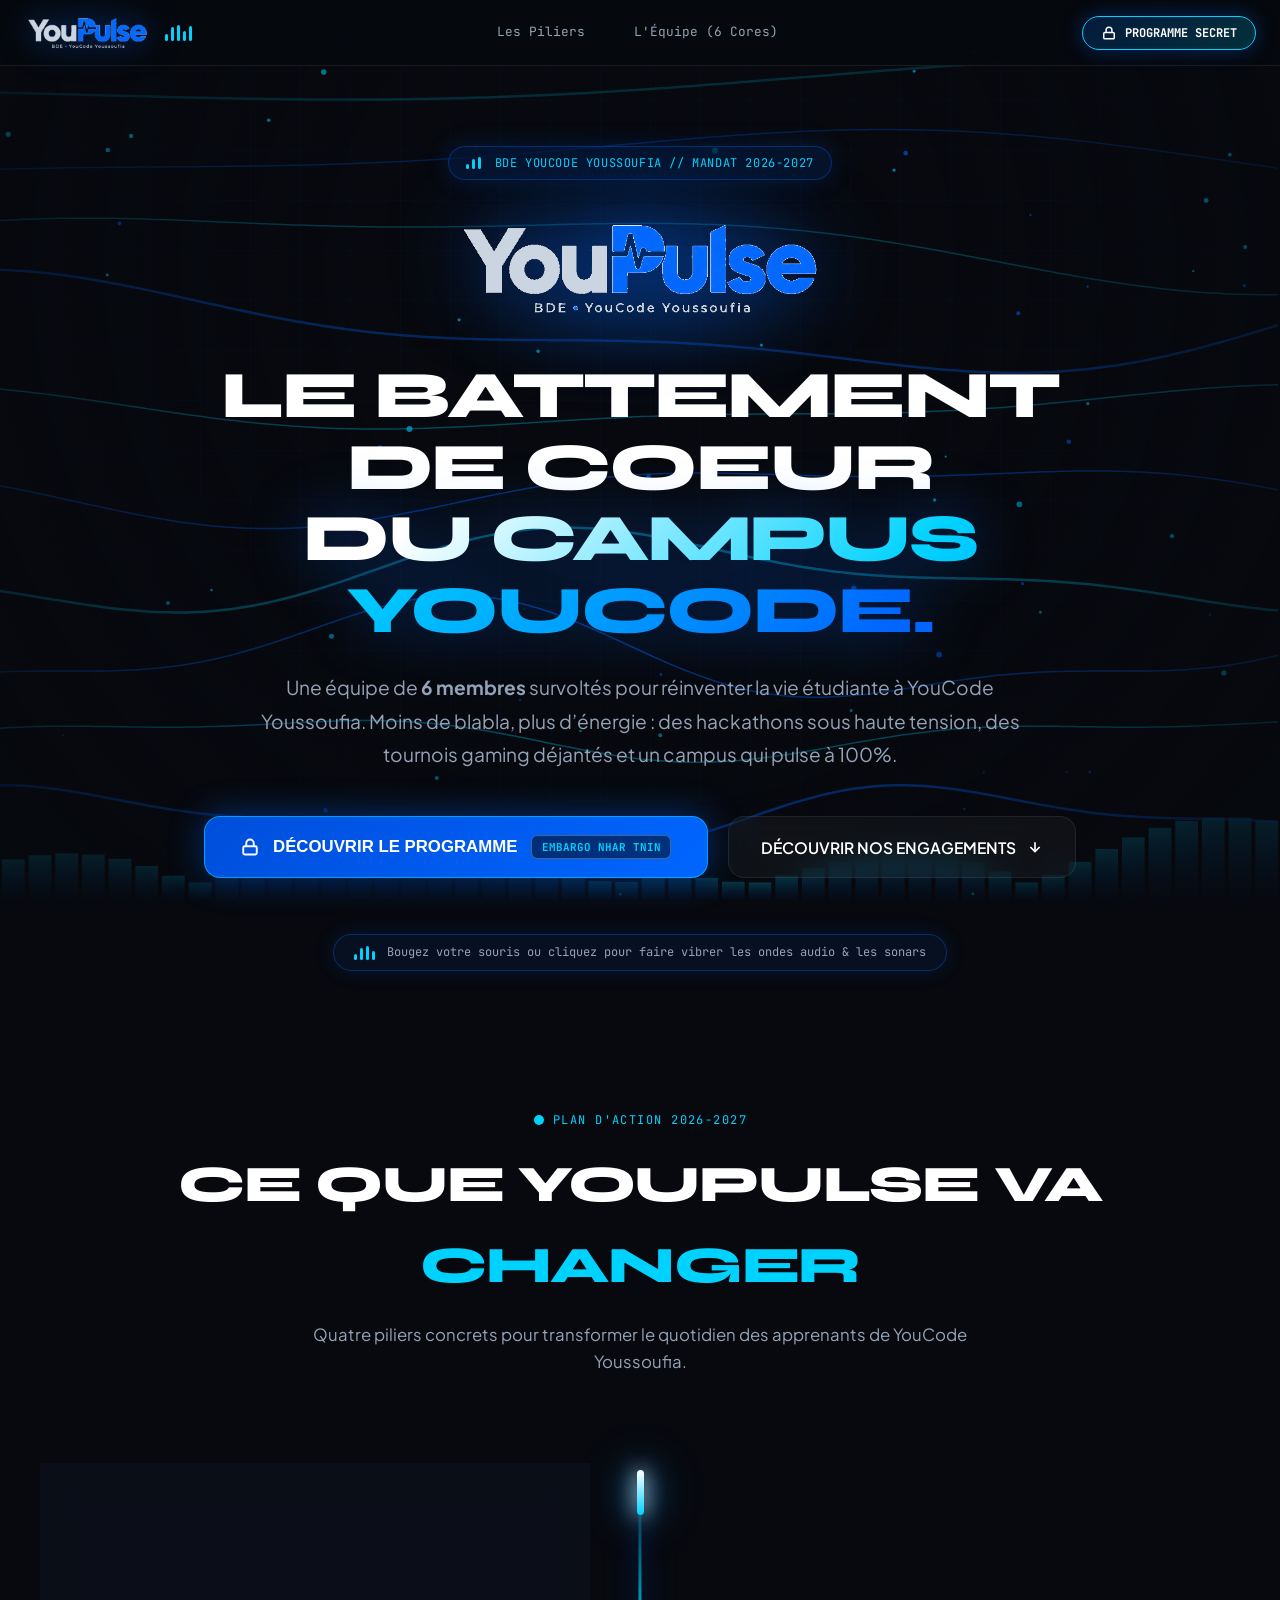
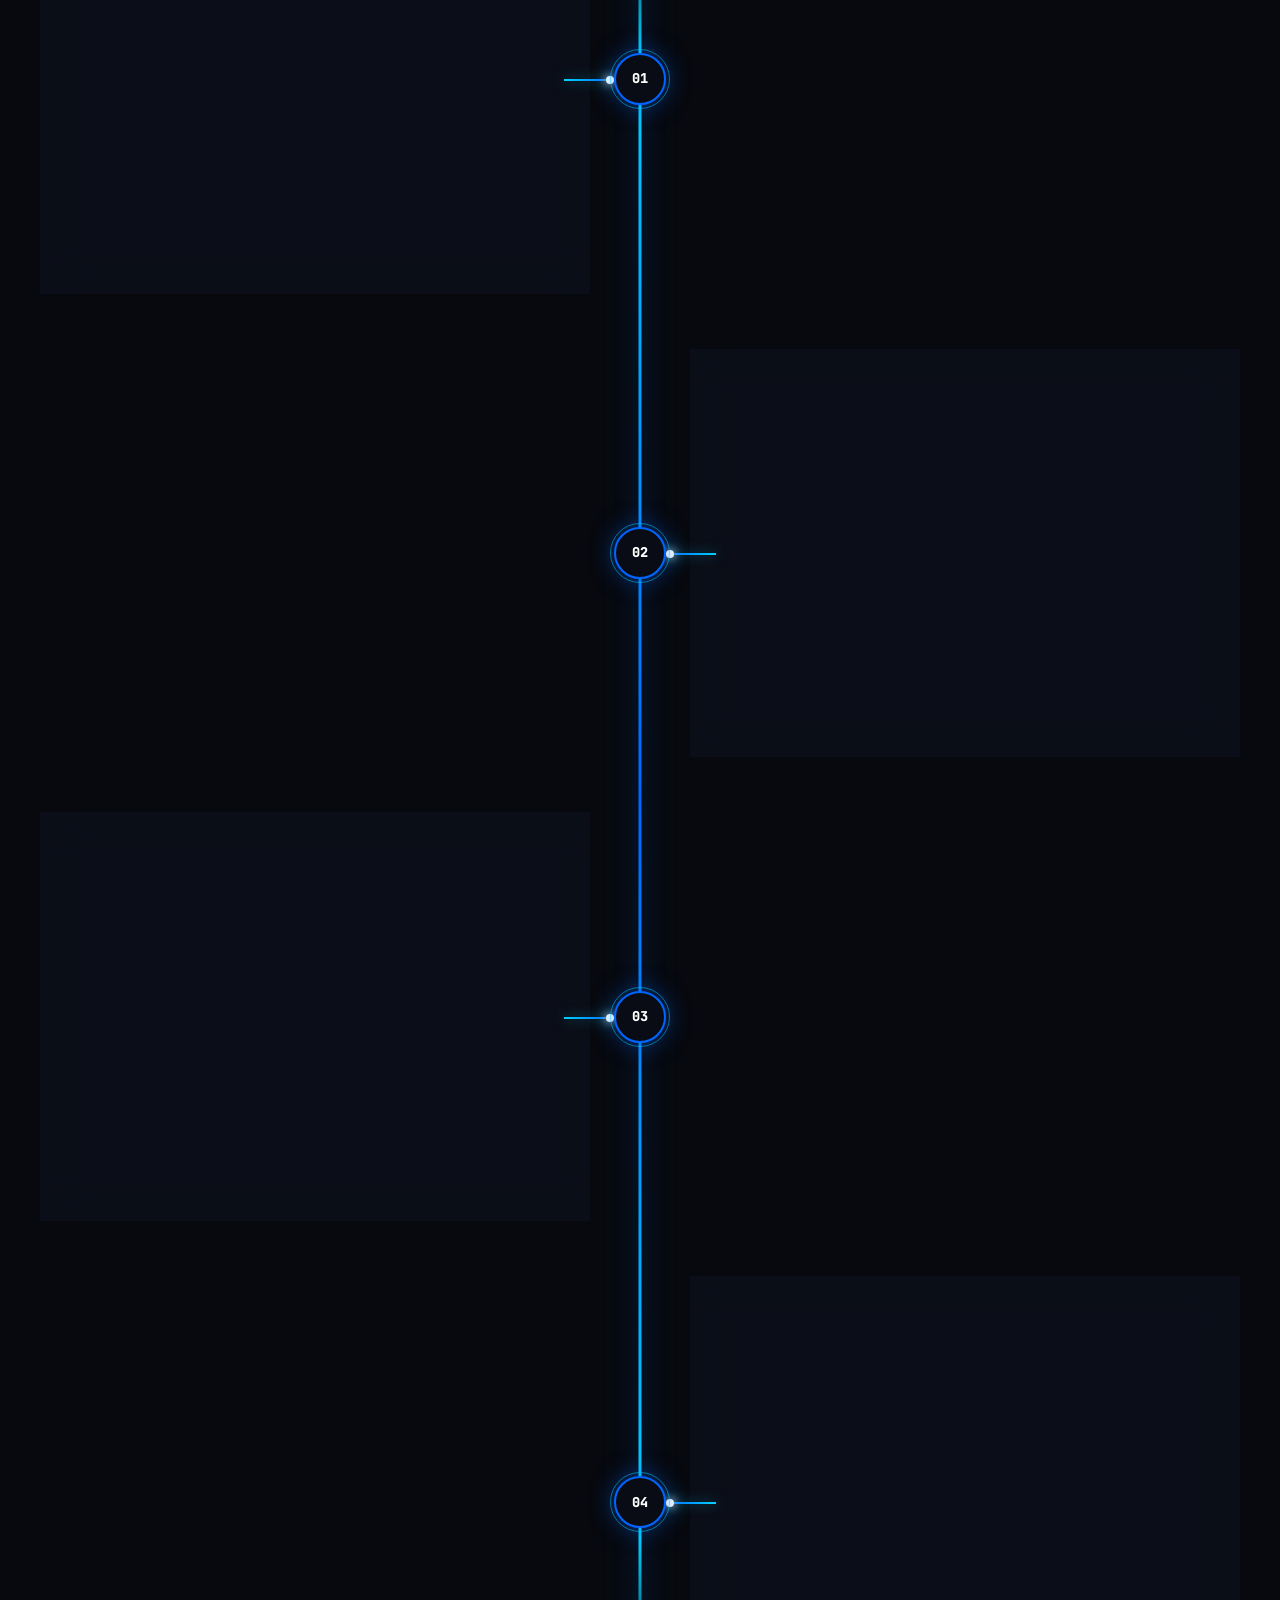
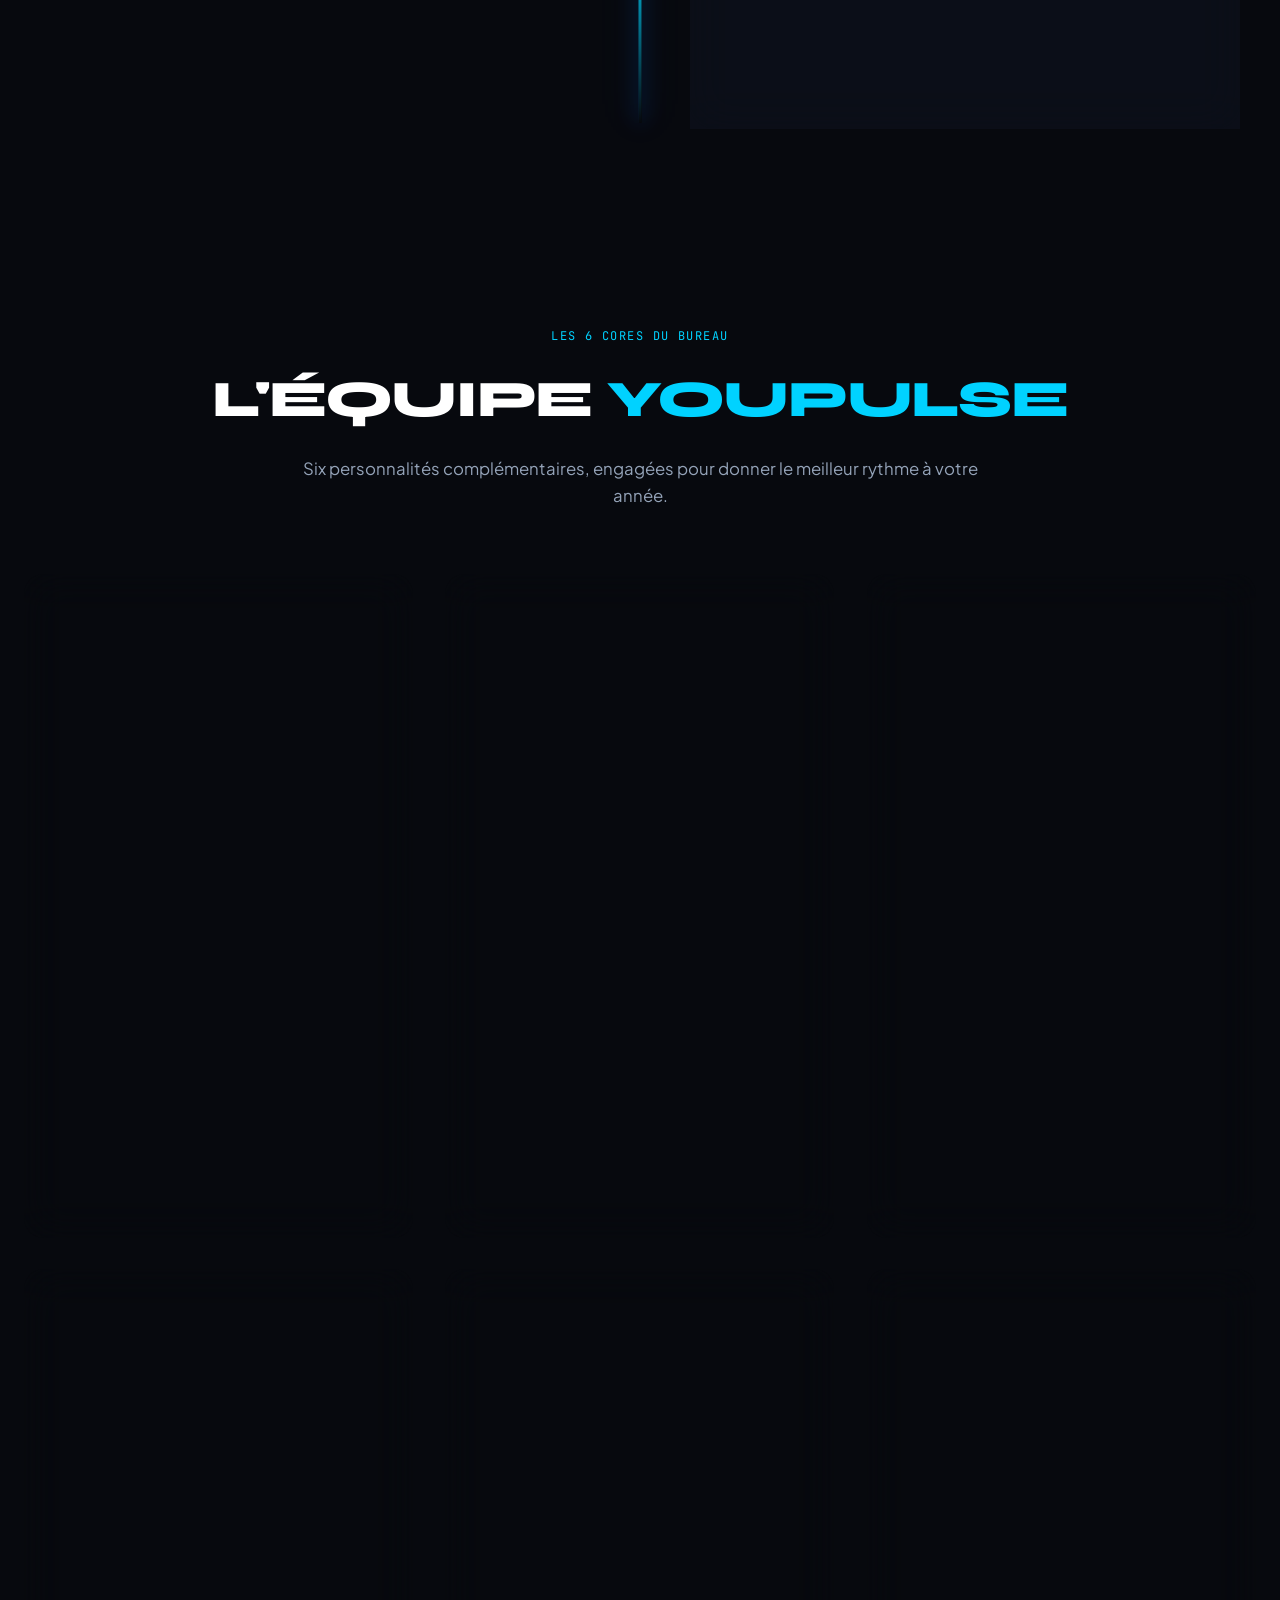
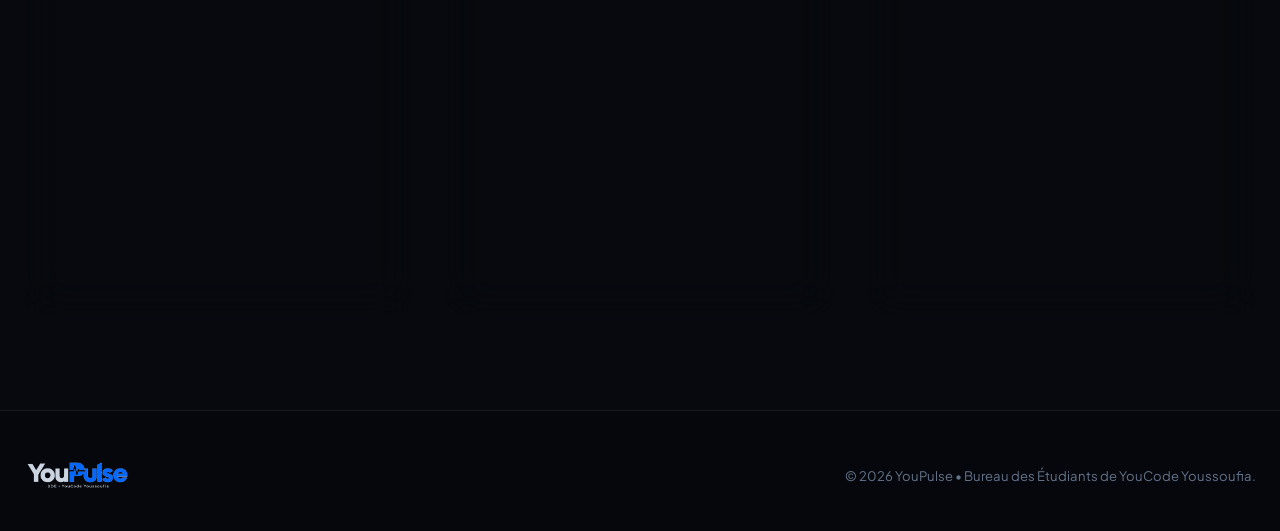
==== index.html @ 52dc1464 "feat: initialize BDE landing page with soundwave background and team profile assets" ====
<!DOCTYPE html>
<html lang="fr">
<head>
  <meta charset="UTF-8" />
  <meta name="viewport" content="width=device-width, initial-scale=1.0" />
  <title>YouPulse // BDE YouCode Youssoufia</title>
  
  <meta name="description" content="YouPulse - Bureau des Étudiants (BDE) de YouCode Youssoufia. 6 membres, 1 seul pouls : découvrez nos piliers et l'énergie du campus." />
  <link rel="icon" href="data:image/svg+xml,<svg xmlns=%22http://www.w3.org/2000/svg%22 viewBox=%220 0 100 100%22><circle cx=%2250%22 cy=%2250%22 r=%2245%22 fill=%22%230066ff%22/><path d=%22M20 50h18l7-20 10 40 7-20h18%22 stroke=%22%23fff%22 stroke-width=%228%22 fill=%22none%22 stroke-linecap=%22round%22 stroke-linejoin=%22round%22/></svg>">

  <!-- Google Fonts: Syne, Plus Jakarta Sans, JetBrains Mono -->
  <link rel="preconnect" href="https://fonts.googleapis.com">
  <link rel="preconnect" href="https://fonts.gstatic.com" crossorigin>
  <link href="https://fonts.googleapis.com/css2?family=JetBrains+Mono:wght@400;500;600;700&family=Plus+Jakarta+Sans:wght@400;500;600;700;800&family=Syne:wght@700;800&display=swap" rel="stylesheet">

  <link rel="stylesheet" href="style.css" />
</head>
<body>

  <!-- Background Sound Waves Canvas (Dense, high-energy, audio-reactive) -->
  <div class="audio-canvas-container" aria-hidden="true">
    <canvas id="soundwave-canvas"></canvas>
  </div>
  <div class="audio-grid-overlay" aria-hidden="true"></div>
  <div class="ambient-vignette" aria-hidden="true"></div>

  <!-- App Wrapper -->
  <div class="app-wrapper">

    <!-- Header Navigation -->
    <header class="site-header">
      <div class="header-container">
        
        <!-- Official YouPulse Logo from YouCode Youssoufia -->
        <a href="#accueil" class="header-brand" aria-label="YouPulse BDE Accueil">
          <img src="assets/images/logo_dark.png" alt="YouPulse BDE YouCode Youssoufia" class="header-logo-img" />
          <div class="eq-bars-wrapper" aria-hidden="true" title="Audio Spectrum Active">
            <span class="eq-bar"></span>
            <span class="eq-bar"></span>
            <span class="eq-bar"></span>
            <span class="eq-bar"></span>
            <span class="eq-bar"></span>
          </div>
        </a>

        <!-- Nav Links -->
        <nav class="header-nav">
          <a href="#piliers" class="nav-link">Les Piliers</a>
          <a href="#equipe" class="nav-link">L'Équipe (6 Cores)</a>
        </nav>

        <!-- Secret Program Teaser Button in Header (No emojis) -->
        <button id="header-secret-cta" class="header-cta-secret" type="button">
          <svg width="14" height="14" viewBox="0 0 24 24" fill="none" stroke="currentColor" stroke-width="2.5"><rect x="3" y="11" width="18" height="11" rx="2" ry="2"></rect><path d="M7 11V7a5 5 0 0 1 10 0v4"></path></svg>
          <span>PROGRAMME SECRET</span>
        </button>

      </div>
    </header>

    <!-- Main Content -->
    <main>

      <!-- Hero Section -->
      <section id="accueil" class="hero-wrap">
        
        <!-- Campus Badge with Live Equalizer -->
        <div class="hero-campus-pill">
          <div class="eq-bars-wrapper" style="height: 12px; margin-right: 4px;" aria-hidden="true">
            <span class="eq-bar"></span>
            <span class="eq-bar"></span>
            <span class="eq-bar"></span>
          </div>
          <span>BDE YOUCODE YOUSSOUFIA // MANDAT 2026-2027</span>
        </div>

        <!-- Big Official Logo Display with Blue Ambient Glow -->
        <div class="hero-main-logo-box">
          <img src="assets/images/logo_dark.png" alt="YouPulse Logo" class="hero-main-logo" />
        </div>

        <!-- Hero Punchline -->
        <h1 class="hero-punchline">
          LE BATTEMENT DE COEUR <br />
          <span class="gradient-blue">DU CAMPUS YOUCODE.</span>
        </h1>

        <!-- Engaging Subtext -->
        <p class="hero-subtext">
          Une équipe de <strong>6 membres</strong> survoltés pour réinventer la vie étudiante à YouCode Youssoufia. Moins de blabla, plus d’énergie : des hackathons sous haute tension, des tournois gaming déjantés et un campus qui pulse à 100%.
        </p>

        <!-- CTA Buttons (No emojis) -->
        <div class="hero-buttons">
          
          <!-- The Secret Hamster Button -->
          <button id="btn-secret-program" class="btn-secret-teaser" type="button">
            <svg width="18" height="18" viewBox="0 0 24 24" fill="none" stroke="currentColor" stroke-width="2.5"><rect x="3" y="11" width="18" height="11" rx="2" ry="2"></rect><path d="M7 11V7a5 5 0 0 1 10 0v4"></path></svg>
            <span>DÉCOUVRIR LE PROGRAMME</span>
            <span class="badge-embargo">EMBARGO NHAR TNIN</span>
          </button>

          <!-- Scroll to Pillars -->
          <a href="#piliers" class="btn-secondary-link">
            <span>DÉCOUVRIR NOS ENGAGEMENTS</span>
            <svg width="16" height="16" viewBox="0 0 24 24" fill="none" stroke="currentColor" stroke-width="2.5"><line x1="12" y1="5" x2="12" y2="19"></line><polyline points="19 12 12 19 5 12"></polyline></svg>
          </a>

        </div>

        <!-- Interactive Audio Wave Hint -->
        <div class="sound-wave-hint">
          <div class="eq-bars-wrapper" style="height: 14px;" aria-hidden="true">
            <span class="eq-bar"></span>
            <span class="eq-bar"></span>
            <span class="eq-bar"></span>
            <span class="eq-bar"></span>
          </div>
          <span>Bougez votre souris ou cliquez pour faire vibrer les ondes audio &amp; les sonars</span>
        </div>

      </section>

      <!-- Les 4 Piliers -->
      <section id="piliers" class="pillars-section">
        
        <div class="section-head">
          <span class="section-tag">
            <svg width="12" height="12" viewBox="0 0 24 24" fill="currentColor"><circle cx="12" cy="12" r="10"></circle></svg>
            PLAN D'ACTION 2026-2027
          </span>
          <h2 class="section-heading">CE QUE YOUPULSE VA <span>CHANGER</span></h2>
          <p class="section-sub">
            Quatre piliers concrets pour transformer le quotidien des apprenants de YouCode Youssoufia.
          </p>
        </div>

        <!-- Central Line Tree with Branches ("Line flwesst o kharjin mnhom foro3") -->
        <div class="pillars-spine-tree">
          
          <!-- Central Glowing Vertical Line with Traveling Photon -->
          <div class="spine-central-line" aria-hidden="true">
            <div class="spine-traveling-spark"></div>
          </div>

          <!-- Branch 01 (Left) -->
          <div class="spine-branch-row row-left">
            <div class="pillar-card">
              <div class="pillar-top">
                <div class="pillar-icon-box">
                  <svg width="24" height="24" viewBox="0 0 24 24" fill="none" stroke="currentColor" stroke-width="2"><path d="M18 8h1a4 4 0 0 1 0 8h-1"></path><path d="M2 8h16v9a4 4 0 0 1-4 4H6a4 4 0 0 1-4-4V8z"></path><line x1="6" y1="1" x2="6" y2="4"></line><line x1="10" y1="1" x2="10" y2="4"></line><line x1="14" y1="1" x2="14" y2="4"></line></svg>
                </div>
                <span class="pillar-number">PILIER 01</span>
              </div>
              <h3 class="pillar-title">Vie de Campus &amp; Décompression</h3>
              <p class="pillar-desc">
                Le code intensif demande du souffle. Nous transformons le foyer étudiant en un véritable havre de convivialité pour décompresser après les Piscines et les projets complexes.
              </p>
              <ul class="pillar-features-list">
                <li class="pillar-feature-item">
                  <svg width="14" height="14" viewBox="0 0 24 24" fill="none" stroke="currentColor" stroke-width="3"><polyline points="20 6 9 17 4 12"></polyline></svg>
                  Réaménagement du lounge (pouf géants, setup sono &amp; détente)
                </li>
                <li class="pillar-feature-item">
                  <svg width="14" height="14" viewBox="0 0 24 24" fill="none" stroke="currentColor" stroke-width="3"><polyline points="20 6 9 17 4 12"></polyline></svg>
                  Station café &amp; thé marocain gratuite lors des nuits de rush
                </li>
                <li class="pillar-feature-item">
                  <svg width="14" height="14" viewBox="0 0 24 24" fill="none" stroke="currentColor" stroke-width="3"><polyline points="20 6 9 17 4 12"></polyline></svg>
                  Sessions acoustiques &amp; soirées de décompression chaque fin de sprint
                </li>
              </ul>
            </div>

            <div class="spine-node-column">
              <span class="branch-trace-left" aria-hidden="true"></span>
              <div class="spine-center-node">
                <span class="node-pulse-ring"></span>
                <span class="node-index">01</span>
              </div>
            </div>
          </div>

          <!-- Branch 02 (Right) -->
          <div class="spine-branch-row row-right">
            <div class="spine-node-column">
              <div class="spine-center-node">
                <span class="node-pulse-ring"></span>
                <span class="node-index">02</span>
              </div>
              <span class="branch-trace-right" aria-hidden="true"></span>
            </div>

            <div class="pillar-card">
              <div class="pillar-top">
                <div class="pillar-icon-box">
                  <svg width="24" height="24" viewBox="0 0 24 24" fill="none" stroke="currentColor" stroke-width="2"><polyline points="16 18 22 12 16 6"></polyline><polyline points="8 6 2 12 8 18"></polyline></svg>
                </div>
                <span class="pillar-number">PILIER 02</span>
              </div>
              <h3 class="pillar-title">Hackathons 48H &amp; Bounties Tech</h3>
              <p class="pillar-desc">
                Connecter YouCode aux meilleures entreprises de la tech. Des hackathons avec de vrais sponsors, des prix réels et une émulation collective pour booster vos portfolios.
              </p>
              <ul class="pillar-features-list">
                <li class="pillar-feature-item">
                  <svg width="14" height="14" viewBox="0 0 24 24" fill="none" stroke="currentColor" stroke-width="3"><polyline points="20 6 9 17 4 12"></polyline></svg>
                  2 Grands Hackathons annuels avec cash prizes et stages à la clé
                </li>
                <li class="pillar-feature-item">
                  <svg width="14" height="14" viewBox="0 0 24 24" fill="none" stroke="currentColor" stroke-width="3"><polyline points="20 6 9 17 4 12"></polyline></svg>
                  Challenges algo &amp; bots hebdomadaires sur Discord
                </li>
                <li class="pillar-feature-item">
                  <svg width="14" height="14" viewBox="0 0 24 24" fill="none" stroke="currentColor" stroke-width="3"><polyline points="20 6 9 17 4 12"></polyline></svg>
                  Mentorat pair-à-pair entre apprenants de 2ème et 1ère année
                </li>
              </ul>
            </div>
          </div>

          <!-- Branch 03 (Left) -->
          <div class="spine-branch-row row-left">
            <div class="pillar-card">
              <div class="pillar-top">
                <div class="pillar-icon-box">
                  <svg width="24" height="24" viewBox="0 0 24 24" fill="none" stroke="currentColor" stroke-width="2"><rect x="2" y="6" width="20" height="12" rx="2"></rect><path d="M6 12h4m-2-2v4m10-2h.01m-3 0h.01"></path></svg>
                </div>
                <span class="pillar-number">PILIER 03</span>
              </div>
              <h3 class="pillar-title">Gaming Arena &amp; Tournois Esports</h3>
              <p class="pillar-desc">
                Parce qu'un bon développeur sait aussi clutch en fin de manche. Nous structurons des tournois réguliers avec diffusion live sur grand écran et cast enflammé.
              </p>
              <ul class="pillar-features-list">
                <li class="pillar-feature-item">
                  <svg width="14" height="14" viewBox="0 0 24 24" fill="none" stroke="currentColor" stroke-width="3"><polyline points="20 6 9 17 4 12"></polyline></svg>
                  Ligue Valorant, CS2 &amp; Rocket League sur réseau local basse latence
                </li>
                <li class="pillar-feature-item">
                  <svg width="14" height="14" viewBox="0 0 24 24" fill="none" stroke="currentColor" stroke-width="3"><polyline points="20 6 9 17 4 12"></polyline></svg>
                  Tournois FIFA &amp; jeux de combat le vendredi après-midi
                </li>
                <li class="pillar-feature-item">
                  <svg width="14" height="14" viewBox="0 0 24 24" fill="none" stroke="currentColor" stroke-width="3"><polyline points="20 6 9 17 4 12"></polyline></svg>
                  Streaming Twitch des finales avec commentateurs étudiants
                </li>
              </ul>
            </div>

            <div class="spine-node-column">
              <span class="branch-trace-left" aria-hidden="true"></span>
              <div class="spine-center-node">
                <span class="node-pulse-ring"></span>
                <span class="node-index">03</span>
              </div>
            </div>
          </div>

          <!-- Branch 04 (Right) -->
          <div class="spine-branch-row row-right">
            <div class="spine-node-column">
              <div class="spine-center-node">
                <span class="node-pulse-ring"></span>
                <span class="node-index">04</span>
              </div>
              <span class="branch-trace-right" aria-hidden="true"></span>
            </div>

            <div class="pillar-card">
              <div class="pillar-top">
                <div class="pillar-icon-box">
                  <svg width="24" height="24" viewBox="0 0 24 24" fill="none" stroke="currentColor" stroke-width="2"><path d="M17 21v-2a4 4 0 0 0-4-4H5a4 4 0 0 0-4 4v2"></path><circle cx="9" cy="7" r="4"></circle><path d="M23 21v-2a4 4 0 0 0-3-3.87"></path><path d="M16 3.13a4 4 0 0 1 0 7.75"></path></svg>
                </div>
                <span class="pillar-number">PILIER 04</span>
              </div>
              <h3 class="pillar-title">Transparence &amp; Voix Étudiante</h3>
              <p class="pillar-desc">
                Le BDE appartient à tous les étudiants. Pas de décisions à huis clos : communication claire de chaque budget et porte-voix direct auprès de l’équipe pédagogique.
              </p>
              <ul class="pillar-features-list">
                <li class="pillar-feature-item">
                  <svg width="14" height="14" viewBox="0 0 24 24" fill="none" stroke="currentColor" stroke-width="3"><polyline points="20 6 9 17 4 12"></polyline></svg>
                  Canal direct de feedback anonyme pour résoudre les problèmes du quotidien
                </li>
                <li class="pillar-feature-item">
                  <svg width="14" height="14" viewBox="0 0 24 24" fill="none" stroke="currentColor" stroke-width="3"><polyline points="20 6 9 17 4 12"></polyline></svg>
                  Publication transparente des comptes et budgets de chaque événement
                </li>
                <li class="pillar-feature-item">
                  <svg width="14" height="14" viewBox="0 0 24 24" fill="none" stroke="currentColor" stroke-width="3"><polyline points="20 6 9 17 4 12"></polyline></svg>
                  Aide logistique et financière pour tous les clubs étudiants du campus
                </li>
              </ul>
            </div>
          </div>

        </div>

      </section>

      <!-- Les Cartes de Membres (The 6 Cores) -->
      <section id="equipe" class="members-section">
        
        <div class="section-head">
          <span class="section-tag">LES 6 CORES DU BUREAU</span>
          <h2 class="section-heading">L'ÉQUIPE <span>YOUPULSE</span></h2>
          <p class="section-sub">
            Six personnalités complémentaires, engagées pour donner le meilleur rythme à votre année.
          </p>
        </div>

        <!-- 6 Cybernetic Member Cards Grid (Rendered dynamically by main.js) -->
        <div id="members-grid" class="members-grid">
          <!-- Populated by JavaScript with new cybernetic card design -->
        </div>

      </section>

    </main>

    <!-- The Bouncing Hamster & Time-Only Modal (No text, No emojis) -->
    <div id="hamster-modal" class="hamster-modal-overlay" role="dialog" aria-modal="true" aria-label="Programme Secret YouPulse">
      <div class="hamster-modal-window">
        
        <button id="modal-close-icon" class="modal-close-icon" type="button" aria-label="Fermer">
          <svg width="16" height="16" viewBox="0 0 24 24" fill="none" stroke="currentColor" stroke-width="2.5"><line x1="18" y1="6" x2="6" y2="18"></line><line x1="6" y1="6" x2="18" y2="18"></line></svg>
        </button>

        <!-- Bouncing / Pumping Hamster Avatar ("kat bonba") -->
        <div class="hamster-pump-wrapper">
          <div class="hamster-pump-ring"></div>
          <div class="hamster-pump-ring"></div>
          <div id="bouncing-hamster-pic" class="hamster-bouncing-avatar" title="Cliquez sur le hamster">
            <img src="assets/images/hamster_shhh.jpg" alt="Hamster Silence" />
          </div>
        </div>

        <!-- Time Only Section (Countdown to Monday) -->
        <div class="time-only-container">
          <div class="time-embargo-label">OUVERTURE OFFICIELLE DANS (NHAR TNIN)</div>
          <div class="countdown-digits-grid">
            <div class="digit-box">
              <span class="digit-num" id="count-days">00</span>
              <span class="digit-lbl">Jours</span>
            </div>
            <div class="digit-box">
              <span class="digit-num" id="count-hours">00</span>
              <span class="digit-lbl">Heures</span>
            </div>
            <div class="digit-box">
              <span class="digit-num" id="count-mins">00</span>
              <span class="digit-lbl">Minutes</span>
            </div>
            <div class="digit-box">
              <span class="digit-num" id="count-secs">00</span>
              <span class="digit-lbl">Secondes</span>
            </div>
          </div>
        </div>

      </div>
    </div>

    <!-- Footer -->
    <footer class="site-footer">
      <div class="footer-inner">
        <img src="assets/images/logo_dark.png" alt="YouPulse BDE YouCode Youssoufia" class="footer-logo" />
        <p class="footer-credits">
          © 2026 YouPulse • Bureau des Étudiants de YouCode Youssoufia.
        </p>
      </div>
    </footer>

  </div>

  <script src="main.js"></script>
</body>
</html>
---- style.css ----
/* ==========================================================================
   YOUPULSE // BDE YOUCODE YOUSSOUFIA // DESIGN SYSTEM 3.0
   Palette: Deep Carbon / Electric Blue (#0066FF / #00D2FF) / Crisp White
   Aesthetic: Ultra-Clean Cybernetic, No Emojis, Bouncing Hamster, Animated Cards
   ========================================================================== */

:root {
  /* Color Tokens */
  --bg-dark: #07090e;
  --bg-surface: #0c0f18;
  --bg-card: rgba(12, 16, 26, 0.85);
  --bg-card-hover: rgba(16, 22, 36, 0.95);
  
  /* Electric Blue Core */
  --blue-primary: #0066ff;
  --blue-vivid: #0084ff;
  --blue-glow: #00d2ff;
  --blue-cyan: #38bdf8;
  --blue-soft: rgba(0, 102, 255, 0.12);
  --blue-border: rgba(0, 102, 255, 0.35);
  
  /* Monochrome Gradients */
  --text-main: #ffffff;
  --text-secondary: #94a3b8;
  --text-muted: #64748b;
  --border-subtle: rgba(255, 255, 255, 0.08);
  --border-active: rgba(0, 210, 255, 0.7);
  
  /* Typography */
  --font-display: 'Syne', -apple-system, sans-serif;
  --font-sans: 'Plus Jakarta Sans', -apple-system, sans-serif;
  --font-mono: 'JetBrains Mono', monospace;
  
  /* Curves */
  --ease-spring: cubic-bezier(0.16, 1, 0.3, 1);
  --ease-smooth: cubic-bezier(0.4, 0, 0.2, 1);
}

/* Reset */
*, *::before, *::after {
  box-sizing: border-box;
  margin: 0;
  padding: 0;
}

html {
  scroll-behavior: smooth;
  background-color: var(--bg-dark);
  color-scheme: dark;
}

body {
  font-family: var(--font-sans);
  background-color: var(--bg-dark);
  color: var(--text-main);
  line-height: 1.6;
  overflow-x: hidden;
  position: relative;
  min-height: 100vh;
  -webkit-font-smoothing: antialiased;
}

::selection {
  background: var(--blue-primary);
  color: #fff;
}

/* ==========================================================================
   BACKGROUND SOUND WAVE CANVAS
   ========================================================================== */
.audio-canvas-container {
  position: fixed;
  top: 0;
  left: 0;
  width: 100vw;
  height: 100vh;
  z-index: 0;
  pointer-events: none;
  overflow: hidden;
}

#soundwave-canvas {
  position: absolute;
  top: 0;
  left: 0;
  width: 100%;
  height: 100%;
  opacity: 0.95;
}

.audio-grid-overlay {
  position: fixed;
  inset: 0;
  background-image: 
    linear-gradient(to right, rgba(0, 102, 255, 0.04) 1px, transparent 1px),
    linear-gradient(to bottom, rgba(0, 102, 255, 0.04) 1px, transparent 1px);
  background-size: 50px 50px;
  mask-image: radial-gradient(circle at 50% 40%, black 50%, transparent 90%);
  -webkit-mask-image: radial-gradient(circle at 50% 40%, black 50%, transparent 90%);
  pointer-events: none;
  z-index: 1;
}

.ambient-vignette {
  position: fixed;
  inset: 0;
  background: radial-gradient(circle at 50% 30%, transparent 35%, rgba(7, 9, 14, 0.75) 90%);
  pointer-events: none;
  z-index: 1;
}

.app-wrapper {
  position: relative;
  z-index: 2;
  display: flex;
  flex-direction: column;
  min-height: 100vh;
}

/* Equalizer Bars */
.eq-bars-wrapper {
  display: inline-flex;
  align-items: flex-end;
  gap: 3px;
  height: 16px;
  vertical-align: middle;
}

.eq-bar {
  width: 3px;
  background: var(--blue-glow);
  border-radius: 2px;
  animation: eqBounce 1s ease-in-out infinite alternate;
}

.eq-bar:nth-child(1) { height: 40%; animation-duration: 0.8s; }
.eq-bar:nth-child(2) { height: 85%; animation-duration: 0.6s; animation-delay: 0.15s; }
.eq-bar:nth-child(3) { height: 100%; animation-duration: 0.9s; animation-delay: 0.3s; }
.eq-bar:nth-child(4) { height: 60%; animation-duration: 0.7s; animation-delay: 0.1s; }
.eq-bar:nth-child(5) { height: 90%; animation-duration: 1.1s; animation-delay: 0.25s; }

@keyframes eqBounce {
  0% { transform: scaleY(0.2); }
  100% { transform: scaleY(1); }
}

/* ==========================================================================
   HEADER / TOP BAR
   ========================================================================== */
.site-header {
  position: sticky;
  top: 0;
  z-index: 100;
  background: rgba(7, 9, 14, 0.85);
  backdrop-filter: blur(22px);
  -webkit-backdrop-filter: blur(22px);
  border-bottom: 1px solid var(--border-subtle);
  transition: all 0.3s;
}

.header-container {
  max-width: 1300px;
  margin: 0 auto;
  padding: 0.85rem 1.5rem;
  display: flex;
  align-items: center;
  justify-content: space-between;
  gap: 1rem;
}

.header-brand {
  display: flex;
  align-items: center;
  gap: 0.85rem;
  text-decoration: none;
}

.header-logo-img {
  height: 38px;
  width: auto;
  object-fit: contain;
  filter: drop-shadow(0 0 16px rgba(0, 102, 255, 0.5));
  transition: transform 0.3s var(--ease-spring);
}

.header-brand:hover .header-logo-img {
  transform: scale(1.06);
}

.header-nav {
  display: flex;
  align-items: center;
  gap: 1.75rem;
}

.nav-link {
  font-family: var(--font-mono);
  font-size: 0.8rem;
  color: var(--text-secondary);
  text-decoration: none;
  transition: all 0.2s;
  display: flex;
  align-items: center;
  gap: 0.4rem;
  padding: 0.35rem 0.65rem;
  border-radius: 6px;
}

.nav-link:hover {
  color: #ffffff;
  background: rgba(255, 255, 255, 0.05);
}

.header-cta-secret {
  position: relative;
  display: inline-flex;
  align-items: center;
  gap: 0.55rem;
  padding: 0.5rem 1.15rem;
  border-radius: 999px;
  font-family: var(--font-mono);
  font-size: 0.75rem;
  font-weight: 700;
  color: #ffffff;
  background: linear-gradient(135deg, rgba(0, 102, 255, 0.2), rgba(0, 210, 255, 0.2));
  border: 1px solid var(--blue-glow);
  box-shadow: 0 0 20px rgba(0, 102, 255, 0.35);
  cursor: pointer;
  transition: all 0.25s var(--ease-spring);
  overflow: hidden;
}

.header-cta-secret:hover {
  background: var(--blue-primary);
  transform: translateY(-2px) scale(1.03);
  box-shadow: 0 0 30px rgba(0, 210, 255, 0.6);
}

/* ==========================================================================
   HERO / WELCOME
   ========================================================================== */
.hero-wrap {
  max-width: 1200px;
  margin: 0 auto;
  padding: 5rem 1.5rem 3.5rem;
  text-align: center;
  display: flex;
  flex-direction: column;
  align-items: center;
  position: relative;
}

.hero-campus-pill {
  display: inline-flex;
  align-items: center;
  gap: 0.6rem;
  padding: 0.4rem 1.1rem;
  border-radius: 999px;
  background: rgba(0, 102, 255, 0.12);
  border: 1px solid var(--blue-border);
  font-family: var(--font-mono);
  font-size: 0.75rem;
  color: var(--blue-glow);
  margin-bottom: 2rem;
  letter-spacing: 0.05em;
  backdrop-filter: blur(12px);
  box-shadow: 0 0 25px rgba(0, 102, 255, 0.2);
}

.hero-main-logo-box {
  margin-bottom: 1.75rem;
  position: relative;
  display: inline-block;
}

.hero-main-logo-box::after {
  content: '';
  position: absolute;
  inset: -20px;
  background: radial-gradient(circle, rgba(0, 102, 255, 0.3), transparent 70%);
  filter: blur(30px);
  z-index: -1;
  pointer-events: none;
}

.hero-main-logo {
  max-width: 420px;
  width: 90%;
  height: auto;
  filter: drop-shadow(0 0 40px rgba(0, 102, 255, 0.5));
  animation: logoGentlyFloat 4.5s ease-in-out infinite alternate;
}

@keyframes logoGentlyFloat {
  0% { transform: translateY(0) scale(1); }
  100% { transform: translateY(-8px) scale(1.02); }
}

.hero-punchline {
  font-family: var(--font-display);
  font-size: clamp(2.3rem, 5.2vw, 4.4rem);
  font-weight: 800;
  line-height: 1.08;
  letter-spacing: -0.035em;
  color: #ffffff;
  max-width: 1000px;
  margin-bottom: 1.5rem;
}

.hero-punchline .gradient-blue {
  background: linear-gradient(135deg, #ffffff 10%, var(--blue-glow) 50%, var(--blue-primary) 95%);
  -webkit-background-clip: text;
  -webkit-text-fill-color: transparent;
  filter: drop-shadow(0 0 30px rgba(0, 102, 255, 0.4));
}

.hero-subtext {
  font-size: clamp(1rem, 1.7vw, 1.2rem);
  color: var(--text-secondary);
  max-width: 780px;
  line-height: 1.75;
  margin-bottom: 2.75rem;
}

.hero-buttons {
  display: flex;
  align-items: center;
  justify-content: center;
  gap: 1.25rem;
  flex-wrap: wrap;
  margin-bottom: 3.5rem;
}

/* Secret Program Button */
.btn-secret-teaser {
  position: relative;
  display: inline-flex;
  align-items: center;
  gap: 0.85rem;
  padding: 1.1rem 2.25rem;
  border-radius: 16px;
  font-weight: 700;
  font-size: 1.05rem;
  color: #ffffff;
  background: linear-gradient(135deg, #004edb, var(--blue-primary));
  border: 1px solid rgba(0, 210, 255, 0.6);
  box-shadow: 0 0 35px rgba(0, 102, 255, 0.45), 0 8px 25px rgba(0, 0, 0, 0.6);
  cursor: pointer;
  transition: all 0.25s var(--ease-spring);
  text-decoration: none;
}

.btn-secret-teaser:hover {
  transform: translateY(-3px) scale(1.03);
  box-shadow: 0 0 55px rgba(0, 210, 255, 0.7), 0 12px 30px rgba(0, 0, 0, 0.7);
  background: linear-gradient(135deg, var(--blue-primary), var(--blue-glow));
}

.btn-secret-teaser .badge-embargo {
  font-family: var(--font-mono);
  font-size: 0.68rem;
  background: rgba(0, 0, 0, 0.5);
  padding: 0.25rem 0.6rem;
  border-radius: 6px;
  border: 1px solid rgba(255, 255, 255, 0.25);
  color: var(--blue-glow);
}

.btn-secondary-link {
  display: inline-flex;
  align-items: center;
  gap: 0.65rem;
  padding: 1.1rem 2rem;
  border-radius: 16px;
  font-weight: 600;
  font-size: 0.98rem;
  color: var(--text-main);
  background: rgba(255, 255, 255, 0.04);
  border: 1px solid var(--border-subtle);
  backdrop-filter: blur(12px);
  text-decoration: none;
  transition: all 0.2s var(--ease-smooth);
}

.btn-secondary-link:hover {
  background: rgba(255, 255, 255, 0.09);
  border-color: rgba(0, 210, 255, 0.5);
  transform: translateY(-3px);
  box-shadow: 0 0 25px rgba(0, 102, 255, 0.25);
}

.sound-wave-hint {
  display: inline-flex;
  align-items: center;
  gap: 0.75rem;
  font-family: var(--font-mono);
  font-size: 0.75rem;
  color: var(--text-secondary);
  background: rgba(0, 102, 255, 0.08);
  padding: 0.5rem 1.25rem;
  border-radius: 999px;
  border: 1px solid var(--blue-border);
  box-shadow: 0 0 20px rgba(0, 102, 255, 0.15);
}

/* ==========================================================================
   LES 4 PILIERS
   ========================================================================== */
/* ==========================================================================
   LES 4 PILIERS // CENTRAL SPINE & BRANCHES (FORO3)
   "Line flwesst o kharjin mnhom foro3"
   ========================================================================== */
.pillars-section {
  max-width: 1300px;
  margin: 0 auto;
  padding: 5rem 1.5rem 6.5rem;
  position: relative;
}

.section-head {
  text-align: center;
  margin-bottom: 4rem;
}

.section-tag {
  display: inline-flex;
  align-items: center;
  gap: 0.5rem;
  font-family: var(--font-mono);
  font-size: 0.75rem;
  color: var(--blue-glow);
  text-transform: uppercase;
  letter-spacing: 0.12em;
  margin-bottom: 0.85rem;
}

.section-heading {
  font-family: var(--font-display);
  font-size: clamp(2rem, 4vw, 3.25rem);
  font-weight: 800;
  letter-spacing: -0.025em;
  color: #ffffff;
  margin-bottom: 0.9rem;
}

.section-heading span {
  color: var(--blue-glow);
}

.section-sub {
  font-size: 1.05rem;
  color: var(--text-secondary);
  max-width: 680px;
  margin: 0 auto;
  line-height: 1.6;
}

/* Central Tree Spine Container */
.pillars-spine-tree {
  position: relative;
  width: 100%;
  max-width: 1200px;
  margin: 0 auto;
  padding: 1.5rem 0;
}

/* The Central Glowing Line ("Line flwesst") */
.spine-central-line {
  position: absolute;
  top: 30px;
  bottom: 30px;
  left: 50%;
  transform: translateX(-50%);
  width: 3px;
  background: linear-gradient(180deg, 
    transparent 0%, 
    var(--blue-glow) 10%, 
    var(--blue-primary) 50%, 
    var(--blue-glow) 90%, 
    transparent 100%
  );
  box-shadow: 0 0 20px rgba(0, 102, 255, 0.5), 0 0 40px rgba(0, 210, 255, 0.3);
  z-index: 1;
}

/* Traveling Energy Spark moving down the line */
.spine-traveling-spark {
  position: absolute;
  left: 50%;
  transform: translateX(-50%);
  width: 7px;
  height: 45px;
  border-radius: 999px;
  background: linear-gradient(180deg, #ffffff, var(--blue-glow));
  box-shadow: 0 0 20px #ffffff, 0 0 35px var(--blue-glow), 0 0 50px var(--blue-primary);
  animation: sparkTravelDown 4.5s cubic-bezier(0.4, 0, 0.2, 1) infinite;
}

@keyframes sparkTravelDown {
  0% { top: 0%; opacity: 0; }
  15% { opacity: 1; }
  85% { opacity: 1; }
  100% { top: 96%; opacity: 0; }
}

/* Branch Rows (Tree Items) */
.spine-branch-row {
  display: grid;
  grid-template-columns: 1fr 100px 1fr;
  align-items: center;
  position: relative;
  margin-bottom: 3.5rem;
  z-index: 2;
}

.spine-branch-row:last-child {
  margin-bottom: 0;
}

/* Center Node on the Spine */
.spine-node-column {
  grid-column: 2;
  display: flex;
  align-items: center;
  justify-content: center;
  position: relative;
  height: 100%;
}

.spine-center-node {
  position: relative;
  width: 52px;
  height: 52px;
  border-radius: 50%;
  background: #090c15;
  border: 2px solid var(--blue-primary);
  box-shadow: 0 0 25px rgba(0, 102, 255, 0.5);
  display: flex;
  align-items: center;
  justify-content: center;
  z-index: 3;
  transition: all 0.3s var(--ease-spring);
}

.spine-center-node .node-index {
  font-family: var(--font-mono);
  font-size: 0.85rem;
  font-weight: 800;
  color: #ffffff;
  z-index: 2;
}

.spine-center-node .node-pulse-ring {
  position: absolute;
  inset: -6px;
  border-radius: 50%;
  border: 1.5px solid var(--blue-glow);
  opacity: 0.5;
  animation: nodeRingPulse 2.5s infinite;
}

@keyframes nodeRingPulse {
  0% { transform: scale(0.9); opacity: 0.8; }
  50% { transform: scale(1.25); opacity: 0.2; }
  100% { transform: scale(0.9); opacity: 0.8; }
}

.spine-branch-row:hover .spine-center-node {
  transform: scale(1.15);
  border-color: var(--blue-glow);
  box-shadow: 0 0 35px rgba(0, 210, 255, 0.8), 0 0 60px rgba(0, 102, 255, 0.5);
}

/* Branch Circuit Traces ("Foro3") */
.branch-trace-left,
.branch-trace-right {
  position: absolute;
  top: 50%;
  height: 2px;
  background: linear-gradient(90deg, var(--blue-primary), var(--blue-glow));
  box-shadow: 0 0 12px rgba(0, 210, 255, 0.5);
  z-index: 2;
  transition: all 0.3s ease;
}

/* Branch coming out to Left Card */
.branch-trace-left {
  right: calc(50% + 26px);
  width: 50px;
  background: linear-gradient(90deg, var(--blue-glow), var(--blue-primary));
}

/* Branch coming out to Right Card */
.branch-trace-right {
  left: calc(50% + 26px);
  width: 50px;
  background: linear-gradient(90deg, var(--blue-primary), var(--blue-glow));
}

/* Dynamic energy pulse running along the branch */
.branch-trace-left::before,
.branch-trace-right::before {
  content: '';
  position: absolute;
  top: -3px;
  width: 8px;
  height: 8px;
  border-radius: 50%;
  background: #ffffff;
  box-shadow: 0 0 10px #ffffff, 0 0 20px var(--blue-glow);
}

.branch-trace-left::before {
  right: 0;
  animation: branchPulseLeft 2.2s infinite;
}

.branch-trace-right::before {
  left: 0;
  animation: branchPulseRight 2.2s infinite;
}

@keyframes branchPulseLeft {
  0% { right: 0; opacity: 1; }
  100% { right: 100%; opacity: 0; }
}

@keyframes branchPulseRight {
  0% { left: 0; opacity: 1; }
  100% { left: 100%; opacity: 0; }
}

.spine-branch-row:hover .branch-trace-left,
.spine-branch-row:hover .branch-trace-right {
  height: 3px;
  box-shadow: 0 0 20px rgba(0, 210, 255, 0.8);
}

/* Pillar Card within Branch */
.pillar-card {
  position: relative;
  background: var(--bg-card);
  border: 1px solid var(--border-subtle);
  border-radius: 22px;
  padding: 2.25rem;
  backdrop-filter: blur(20px);
  transition: all 0.3s var(--ease-spring);
  overflow: hidden;
  display: flex;
  flex-direction: column;
}

.spine-branch-row.row-left .pillar-card {
  grid-column: 1;
}

.spine-branch-row.row-right .pillar-card {
  grid-column: 3;
}

.pillar-card::before {
  content: '';
  position: absolute;
  top: 0;
  left: 0;
  width: 100%;
  height: 2px;
  background: linear-gradient(90deg, transparent, var(--border-subtle), transparent);
  transition: background 0.3s;
}

.pillar-card:hover {
  transform: translateY(-5px) scale(1.01);
  border-color: var(--border-active);
  background: var(--bg-card-hover);
  box-shadow: 0 25px 50px rgba(0, 0, 0, 0.7), 0 0 40px rgba(0, 102, 255, 0.3);
}

.pillar-card:hover::before {
  background: linear-gradient(90deg, var(--blue-glow), var(--blue-primary));
}

.pillar-top {
  display: flex;
  align-items: center;
  justify-content: space-between;
  margin-bottom: 1.5rem;
}

.pillar-icon-box {
  width: 54px;
  height: 54px;
  border-radius: 14px;
  background: rgba(0, 102, 255, 0.12);
  border: 1px solid var(--blue-border);
  display: flex;
  align-items: center;
  justify-content: center;
  color: var(--blue-glow);
  box-shadow: 0 0 20px rgba(0, 102, 255, 0.2);
  transition: transform 0.3s var(--ease-spring);
}

.pillar-card:hover .pillar-icon-box {
  transform: scale(1.1) rotate(4deg);
  background: rgba(0, 102, 255, 0.25);
  box-shadow: 0 0 30px rgba(0, 210, 255, 0.4);
}

.pillar-number {
  font-family: var(--font-mono);
  font-size: 0.8rem;
  font-weight: 700;
  color: var(--text-muted);
}

.pillar-title {
  font-family: var(--font-display);
  font-size: 1.45rem;
  font-weight: 700;
  color: #ffffff;
  margin-bottom: 0.75rem;
}

.pillar-desc {
  font-size: 0.95rem;
  color: var(--text-secondary);
  line-height: 1.6;
  margin-bottom: 1.5rem;
}

.pillar-features-list {
  list-style: none;
  display: flex;
  flex-direction: column;
  gap: 0.65rem;
  margin-top: auto;
  padding-top: 1.25rem;
  border-top: 1px solid var(--border-subtle);
}

.pillar-feature-item {
  display: flex;
  align-items: center;
  gap: 0.65rem;
  font-size: 0.88rem;
  color: #e2e8f0;
}

.pillar-feature-item svg {
  color: var(--blue-glow);
  flex-shrink: 0;
}

/* Responsive adjustment for the Tree Spine */
@media (max-width: 900px) {
  .spine-central-line {
    left: 30px;
    transform: none;
  }
  
  .spine-branch-row {
    grid-template-columns: 60px 1fr;
    margin-bottom: 2.5rem;
  }

  .spine-node-column {
    grid-column: 1;
    justify-content: flex-start;
  }

  .spine-branch-row.row-left .pillar-card,
  .spine-branch-row.row-right .pillar-card {
    grid-column: 2;
  }

  .branch-trace-left,
  .branch-trace-right {
    left: 45px;
    right: auto;
    width: 25px;
  }

  .branch-trace-left::before,
  .branch-trace-right::before {
    left: 0;
    right: auto;
    animation: branchPulseRight 2s infinite;
  }
}

/* ==========================================================================
   NEW REDESIGNED MEMBER CARDS WITH DYNAMIC ANIMATIONS
   Style: Cybernetic ID Pass / Holographic Frame with Corner Tech Accents
   ========================================================================== */
.members-section {
  max-width: 1300px;
  margin: 0 auto;
  padding: 4rem 1.5rem 6rem;
}

.members-grid {
  display: grid;
  grid-template-columns: repeat(3, 1fr);
  gap: 2rem;
  perspective: 1200px;
}

/* Futuristic Cyber Badge Card */
.member-card {
  position: relative;
  background: linear-gradient(180deg, rgba(16, 21, 34, 0.92) 0%, rgba(9, 12, 20, 0.96) 100%);
  border: 1px solid rgba(0, 102, 255, 0.2);
  border-radius: 20px;
  padding: 1.5rem;
  backdrop-filter: blur(20px);
  -webkit-backdrop-filter: blur(20px);
  display: flex;
  flex-direction: column;
  cursor: pointer;
  transform-style: preserve-3d;
  transition: transform 0.25s var(--ease-spring), border-color 0.3s, box-shadow 0.3s;
  overflow: hidden;
}

/* Dynamic rotating perimeter laser trail on hover */
.member-card::after {
  content: '';
  position: absolute;
  inset: -2px;
  border-radius: 22px;
  padding: 2px;
  background: conic-gradient(from var(--card-angle, 0deg), transparent 60%, var(--blue-glow) 80%, var(--blue-primary) 100%);
  -webkit-mask: linear-gradient(#fff 0 0) content-box, linear-gradient(#fff 0 0);
  -webkit-mask-composite: xor;
  mask-composite: exclude;
  pointer-events: none;
  opacity: 0;
  transition: opacity 0.4s ease;
  animation: rotateCardLaser 5s linear infinite;
}

@keyframes rotateCardLaser {
  0% { transform: rotate(0deg); }
  100% { transform: rotate(360deg); }
}

.member-card:hover::after {
  opacity: 1;
}

.member-card:hover {
  border-color: rgba(0, 210, 255, 0.5);
  box-shadow: 0 25px 60px rgba(0, 0, 0, 0.8), 0 0 45px rgba(0, 102, 255, 0.35);
}

/* Tech Corner Accents [ + ] */
.card-tech-corners {
  position: absolute;
  inset: 10px;
  pointer-events: none;
  z-index: 5;
}

.card-tech-corners::before,
.card-tech-corners::after {
  content: '';
  position: absolute;
  width: 10px;
  height: 10px;
  border: 1.5px solid rgba(0, 210, 255, 0.4);
  transition: all 0.3s var(--ease-spring);
}

.card-tech-corners::before {
  top: 0;
  left: 0;
  border-right: none;
  border-bottom: none;
}

.card-tech-corners::after {
  bottom: 0;
  right: 0;
  border-left: none;
  border-top: none;
}

.member-card:hover .card-tech-corners::before {
  border-color: #00d2ff;
  width: 16px;
  height: 16px;
  box-shadow: -2px -2px 10px rgba(0, 210, 255, 0.5);
}

.member-card:hover .card-tech-corners::after {
  border-color: #00d2ff;
  width: 16px;
  height: 16px;
  box-shadow: 2px 2px 10px rgba(0, 210, 255, 0.5);
}

/* Card Header Meta Bar */
.card-meta-bar {
  display: flex;
  align-items: center;
  justify-content: space-between;
  margin-bottom: 1.25rem;
  z-index: 4;
}

.card-callsign-tag {
  font-family: var(--font-mono);
  font-size: 0.72rem;
  font-weight: 700;
  color: #fff;
  background: rgba(0, 102, 255, 0.15);
  border: 1px solid var(--blue-border);
  padding: 0.25rem 0.65rem;
  border-radius: 6px;
  display: flex;
  align-items: center;
  gap: 0.4rem;
}

.card-callsign-tag .tag-dot {
  width: 6px;
  height: 6px;
  border-radius: 50%;
  background: var(--blue-glow);
  box-shadow: 0 0 8px var(--blue-glow);
}

.card-frequency-indicator {
  display: flex;
  align-items: center;
  gap: 3px;
  height: 14px;
}

.card-frequency-indicator .mini-bar {
  width: 2.5px;
  background: var(--blue-cyan);
  border-radius: 1px;
  animation: cardBarDance 0.8s ease-in-out infinite alternate;
}

.card-frequency-indicator .mini-bar:nth-child(1) { height: 30%; animation-duration: 0.6s; }
.card-frequency-indicator .mini-bar:nth-child(2) { height: 90%; animation-duration: 0.8s; }
.card-frequency-indicator .mini-bar:nth-child(3) { height: 60%; animation-duration: 0.5s; }
.card-frequency-indicator .mini-bar:nth-child(4) { height: 100%; animation-duration: 0.9s; }

@keyframes cardBarDance {
  0% { transform: scaleY(0.25); opacity: 0.4; }
  100% { transform: scaleY(1); opacity: 1; }
}

/* Photo Container with Hexagonal / Diamond Tech Chamfer */
.card-photo-wrapper {
  position: relative;
  width: 100%;
  aspect-ratio: 1 / 1;
  border-radius: 16px;
  overflow: hidden;
  margin-bottom: 1.25rem;
  background: #090c14;
  border: 1px solid rgba(255, 255, 255, 0.08);
  box-shadow: inset 0 0 25px rgba(0, 0, 0, 0.7);
}

.card-portrait-img {
  width: 100%;
  height: 100%;
  object-fit: cover;
  object-position: center top;
  transition: transform 0.6s var(--ease-spring), filter 0.5s;
  filter: contrast(1.05);
}

.member-card:hover .card-portrait-img {
  transform: scale(1.08);
  filter: contrast(1.1) brightness(1.05);
}

/* Scanline moving over portrait */
.card-portrait-scanline {
  position: absolute;
  top: 0;
  left: 0;
  width: 100%;
  height: 2px;
  background: linear-gradient(90deg, transparent, var(--blue-glow), transparent);
  box-shadow: 0 0 10px var(--blue-glow);
  opacity: 0;
  transition: opacity 0.3s;
  animation: cardScan 2.5s ease-in-out infinite alternate;
  pointer-events: none;
}

.member-card:hover .card-portrait-scanline {
  opacity: 1;
}

@keyframes cardScan {
  0% { top: 0%; }
  100% { top: 98%; }
}

.card-portrait-gradient {
  position: absolute;
  inset: 0;
  background: linear-gradient(180deg, transparent 50%, rgba(9, 12, 20, 0.85) 100%);
  pointer-events: none;
}

/* Card Body Content */
.card-content {
  display: flex;
  flex-direction: column;
  flex: 1;
  z-index: 4;
}

.card-role-badge {
  font-family: var(--font-mono);
  font-size: 0.72rem;
  font-weight: 700;
  color: var(--blue-glow);
  text-transform: uppercase;
  letter-spacing: 0.08em;
  margin-bottom: 0.4rem;
  display: flex;
  align-items: center;
  gap: 0.4rem;
}

.card-name-title {
  font-family: var(--font-display);
  font-size: 1.45rem;
  font-weight: 800;
  color: #ffffff;
  letter-spacing: -0.02em;
  margin-bottom: 0.65rem;
  transition: color 0.25s;
}

.member-card:hover .card-name-title {
  color: #fff;
  text-shadow: 0 0 15px rgba(0, 210, 255, 0.5);
}

.card-mission-text {
  font-size: 0.88rem;
  color: var(--text-secondary);
  line-height: 1.5;
  margin-bottom: 1.25rem;
}

/* Card Footer Strip */
.card-footer-action {
  margin-top: auto;
  padding-top: 1rem;
  border-top: 1px solid var(--border-subtle);
  display: flex;
  align-items: center;
  justify-content: space-between;
}

.card-campus-code {
  font-family: var(--font-mono);
  font-size: 0.68rem;
  color: var(--text-muted);
  letter-spacing: 0.05em;
}

.btn-inspect-dossier {
  display: inline-flex;
  align-items: center;
  gap: 0.4rem;
  background: transparent;
  border: none;
  font-family: var(--font-mono);
  font-size: 0.75rem;
  font-weight: 700;
  color: var(--blue-cyan);
  cursor: pointer;
  transition: transform 0.2s, color 0.2s;
}

.member-card:hover .btn-inspect-dossier {
  color: #ffffff;
  transform: translateX(4px);
}

/* ==========================================================================
   THE BOUNCING HAMSTER & TIME-ONLY MODAL
   Requirement: "tle3 lih ghir photo dyal hamster kat bonba o ghir time safi"
   ========================================================================== */
.hamster-modal-overlay {
  position: fixed;
  inset: 0;
  background: rgba(4, 5, 9, 0.94);
  backdrop-filter: blur(35px);
  -webkit-backdrop-filter: blur(35px);
  z-index: 1000;
  display: flex;
  align-items: center;
  justify-content: center;
  padding: 1.5rem;
  opacity: 0;
  visibility: hidden;
  transition: all 0.35s var(--ease-spring);
}

.hamster-modal-overlay.active {
  opacity: 1;
  visibility: visible;
}

.hamster-modal-window {
  position: relative;
  width: 100%;
  max-width: 480px;
  background: linear-gradient(180deg, #0e1322 0%, #07090f 100%);
  border: 1px solid rgba(0, 210, 255, 0.5);
  border-radius: 32px;
  box-shadow: 0 40px 120px rgba(0, 0, 0, 0.95), 0 0 80px rgba(0, 102, 255, 0.5);
  overflow: hidden;
  text-align: center;
  padding: 3rem 2rem 2.5rem;
  transform: scale(0.9);
  transition: transform 0.35s var(--ease-spring);
}

.hamster-modal-overlay.active .hamster-modal-window {
  transform: scale(1);
}

.modal-close-icon {
  position: absolute;
  top: 1.25rem;
  right: 1.25rem;
  width: 36px;
  height: 36px;
  border-radius: 50%;
  background: rgba(255, 255, 255, 0.08);
  border: 1px solid rgba(255, 255, 255, 0.15);
  color: #fff;
  display: flex;
  align-items: center;
  justify-content: center;
  cursor: pointer;
  transition: all 0.2s;
  z-index: 10;
}

.modal-close-icon:hover {
  background: rgba(239, 68, 68, 0.25);
  border-color: #ef4444;
  color: #ef4444;
  transform: rotate(90deg);
}

/* The Bouncing / Pumping Hamster Avatar */
.hamster-pump-wrapper {
  position: relative;
  width: 200px;
  height: 200px;
  margin: 0 auto 2.5rem;
  display: flex;
  align-items: center;
  justify-content: center;
}

/* Pulsing audio rings radiating behind the bouncing hamster */
.hamster-pump-ring {
  position: absolute;
  border-radius: 50%;
  border: 2px solid var(--blue-glow);
  pointer-events: none;
  animation: hamsterPumpRings 1.8s cubic-bezier(0, 0.2, 0.8, 1) infinite;
}

.hamster-pump-ring:nth-child(1) { width: 190px; height: 190px; animation-delay: 0s; }
.hamster-pump-ring:nth-child(2) { width: 240px; height: 240px; animation-delay: 0.6s; }

@keyframes hamsterPumpRings {
  0% { transform: scale(0.75); opacity: 0.9; border-color: #00d2ff; }
  100% { transform: scale(1.45); opacity: 0; border-color: #0066ff; }
}

/* THE BOUNCING HAMSTER PICTURE ("kat bonba") */
.hamster-bouncing-avatar {
  position: relative;
  width: 170px;
  height: 170px;
  border-radius: 50%;
  padding: 4px;
  background: linear-gradient(135deg, var(--blue-glow), var(--blue-primary));
  box-shadow: 0 0 50px rgba(0, 102, 255, 0.7);
  overflow: hidden;
  z-index: 2;
  animation: hamsterPumpHeartbeat 0.9s cubic-bezier(0.25, 0.1, 0.25, 1) infinite alternate;
}

@keyframes hamsterPumpHeartbeat {
  0% {
    transform: scale(0.92) translateY(6px);
    box-shadow: 0 0 30px rgba(0, 102, 255, 0.4);
  }
  100% {
    transform: scale(1.12) translateY(-8px);
    box-shadow: 0 0 70px rgba(0, 210, 255, 0.85);
  }
}

.hamster-bouncing-avatar img {
  width: 100%;
  height: 100%;
  object-fit: cover;
  border-radius: 50%;
}

/* Time Only Display (Countdown) */
.time-only-container {
  display: flex;
  flex-direction: column;
  align-items: center;
  gap: 0.85rem;
}

.time-embargo-label {
  font-family: var(--font-mono);
  font-size: 0.75rem;
  font-weight: 700;
  color: var(--blue-glow);
  letter-spacing: 0.15em;
  text-transform: uppercase;
}

.countdown-digits-grid {
  display: grid;
  grid-template-columns: repeat(4, 1fr);
  gap: 0.75rem;
  width: 100%;
}

.digit-box {
  background: rgba(0, 0, 0, 0.5);
  border: 1px solid rgba(0, 210, 255, 0.25);
  border-radius: 14px;
  padding: 1rem 0.5rem;
  display: flex;
  flex-direction: column;
  align-items: center;
  box-shadow: inset 0 0 15px rgba(0, 102, 255, 0.15);
}

.digit-num {
  font-family: var(--font-mono);
  font-size: 2.1rem;
  font-weight: 800;
  color: #ffffff;
  line-height: 1;
}

.digit-lbl {
  font-family: var(--font-mono);
  font-size: 0.65rem;
  color: var(--blue-cyan);
  text-transform: uppercase;
  font-weight: 600;
  margin-top: 0.35rem;
}

/* ==========================================================================
   FOOTER
   ========================================================================== */
.site-footer {
  border-top: 1px solid var(--border-subtle);
  background: #05070c;
  padding: 3rem 1.5rem 2.5rem;
}

.footer-inner {
  max-width: 1300px;
  margin: 0 auto;
  display: flex;
  align-items: center;
  justify-content: space-between;
  flex-wrap: wrap;
  gap: 1.5rem;
}

.footer-logo {
  height: 32px;
  width: auto;
}

.footer-credits {
  font-size: 0.82rem;
  color: var(--text-muted);
}

/* ==========================================================================
   RESPONSIVE
   ========================================================================== */
@media (max-width: 1024px) {
  .members-grid {
    grid-template-columns: repeat(2, 1fr);
  }
}

@media (max-width: 768px) {
  .pillars-grid {
    grid-template-columns: 1fr;
  }
  .members-grid {
    grid-template-columns: 1fr;
  }
  .header-nav {
    display: none;
  }
}
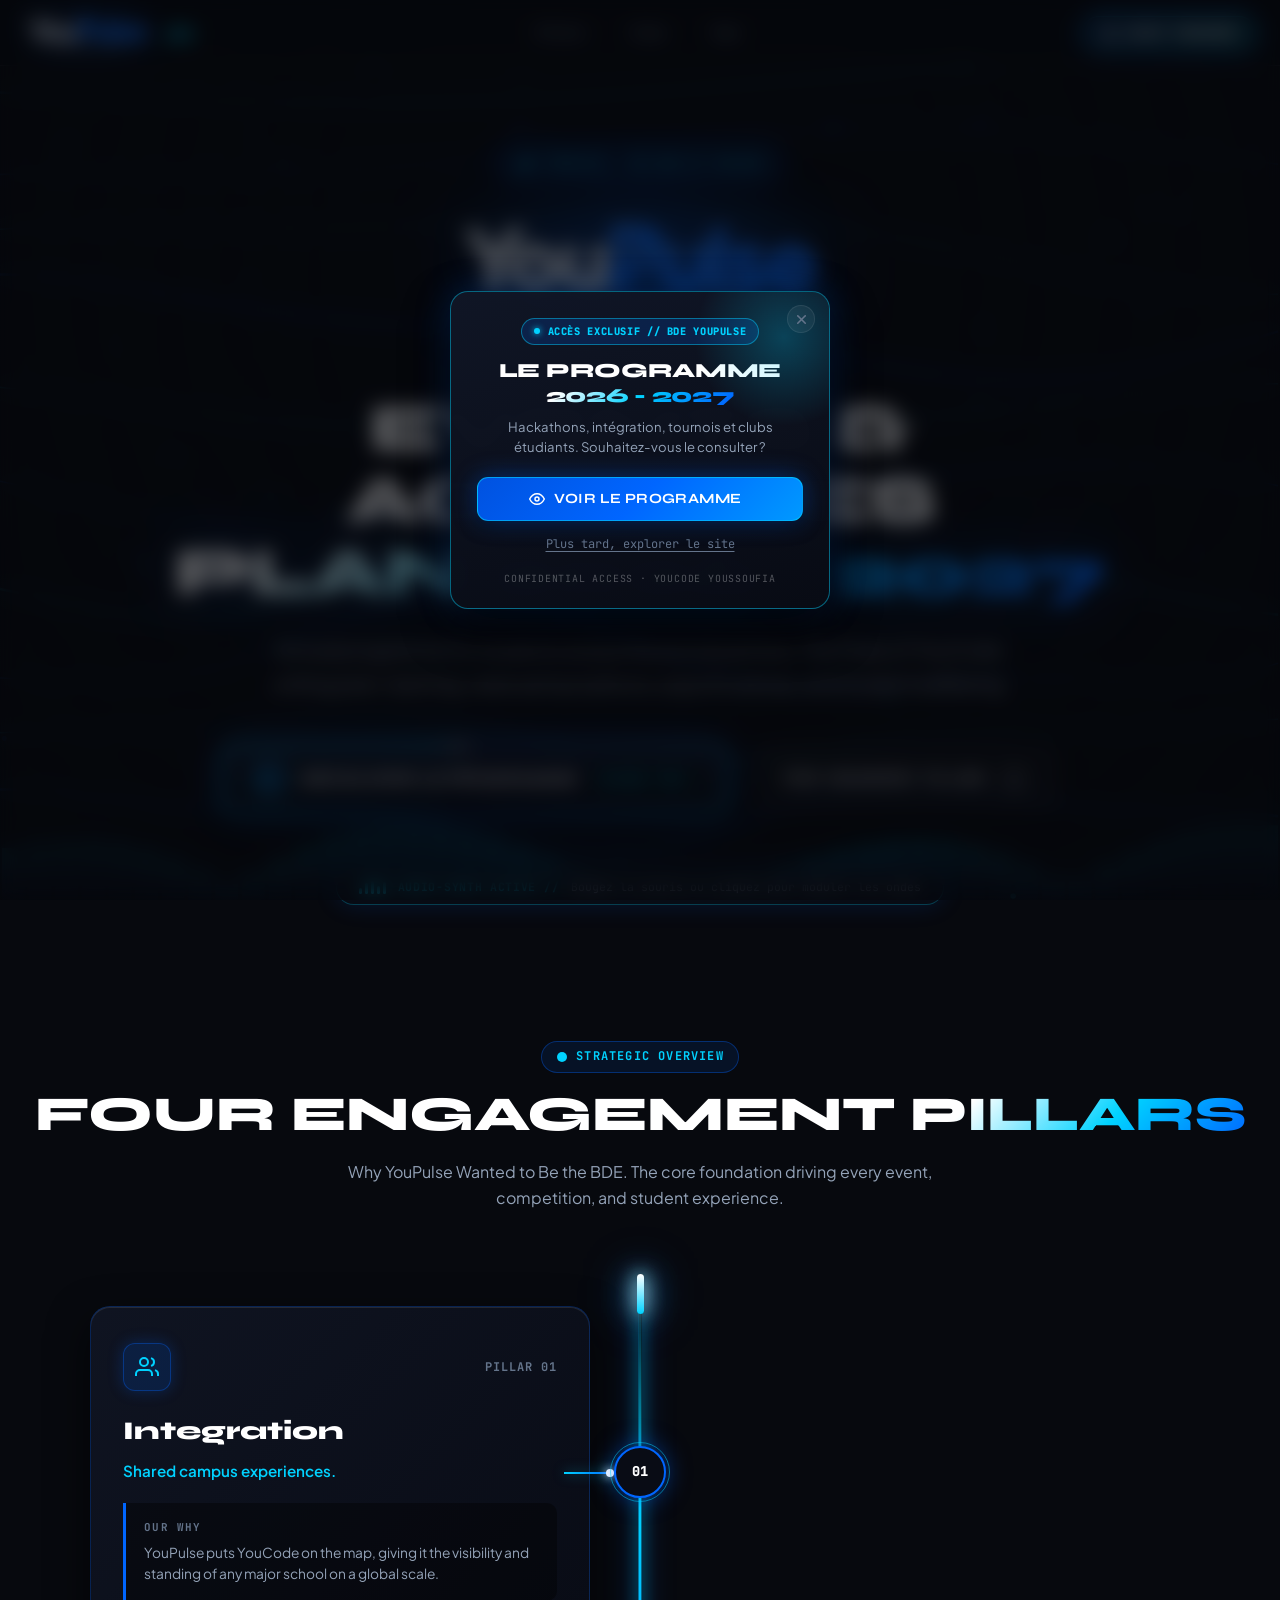
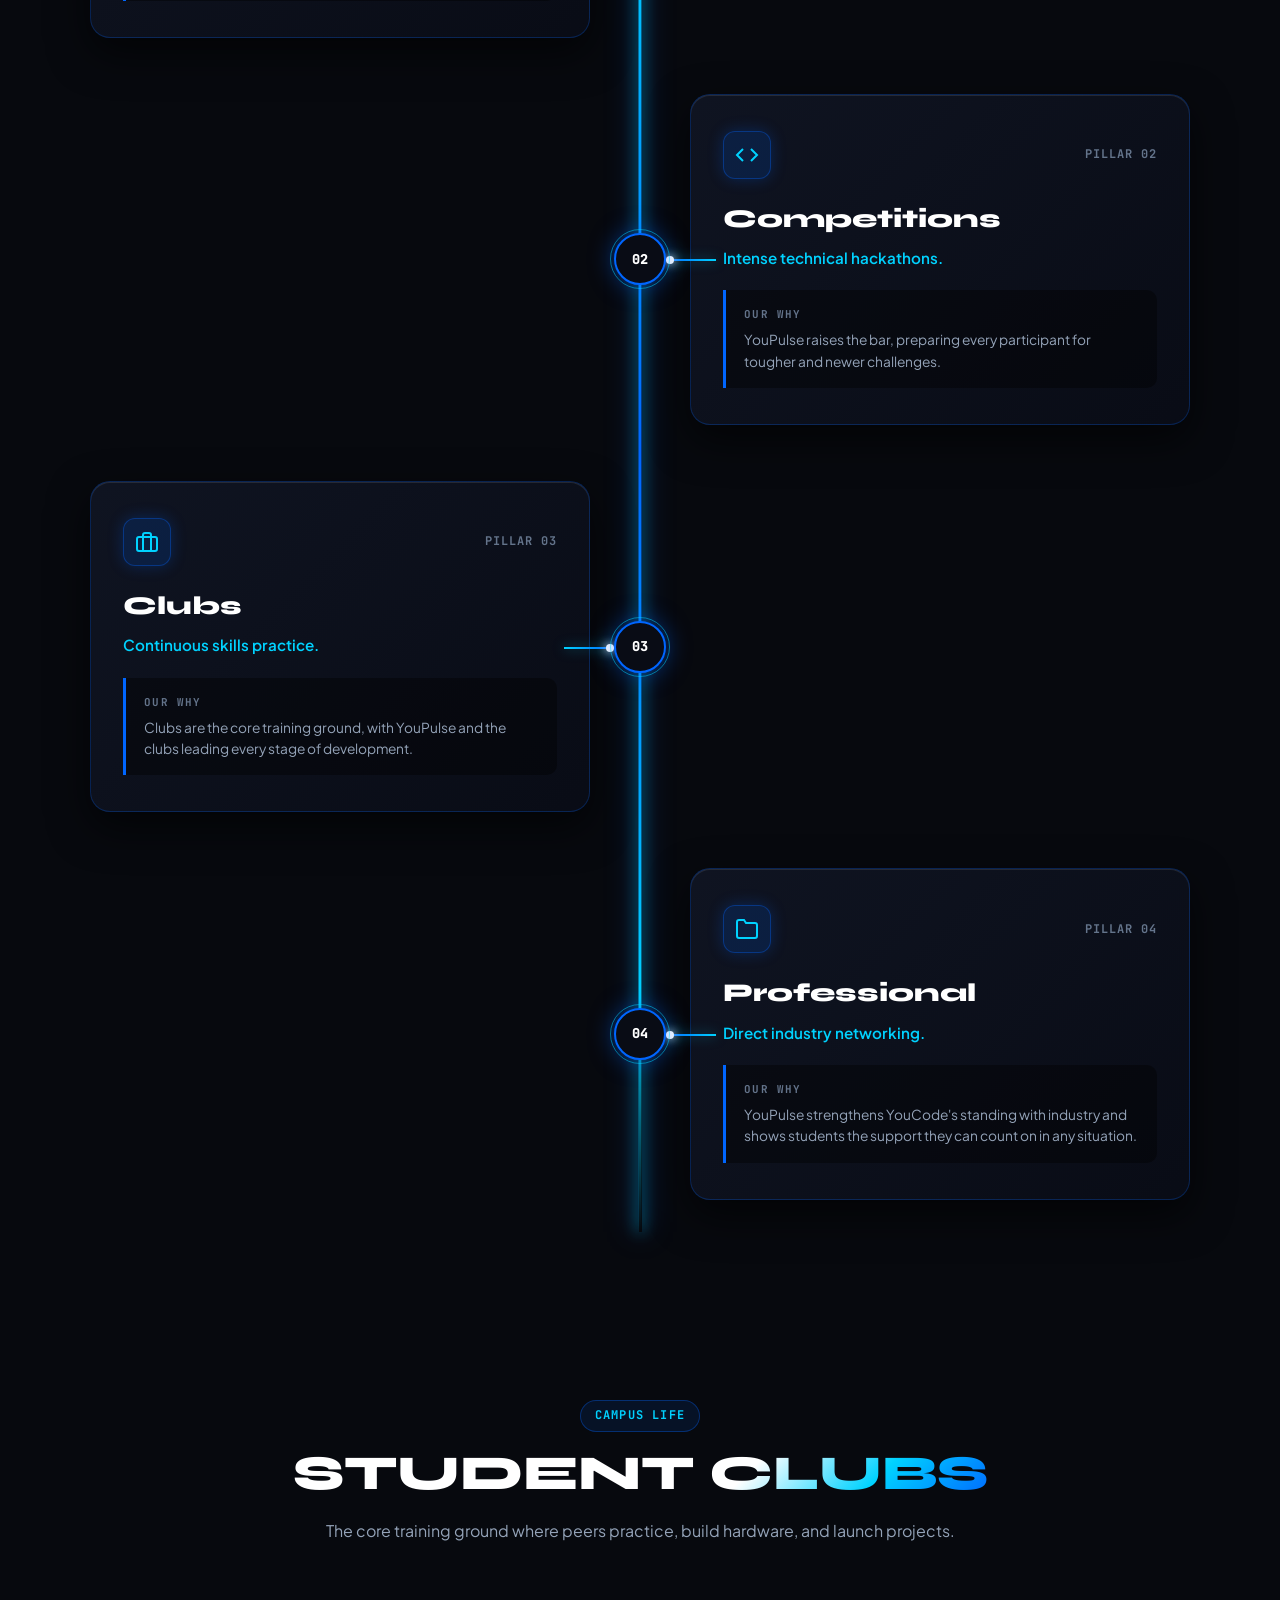
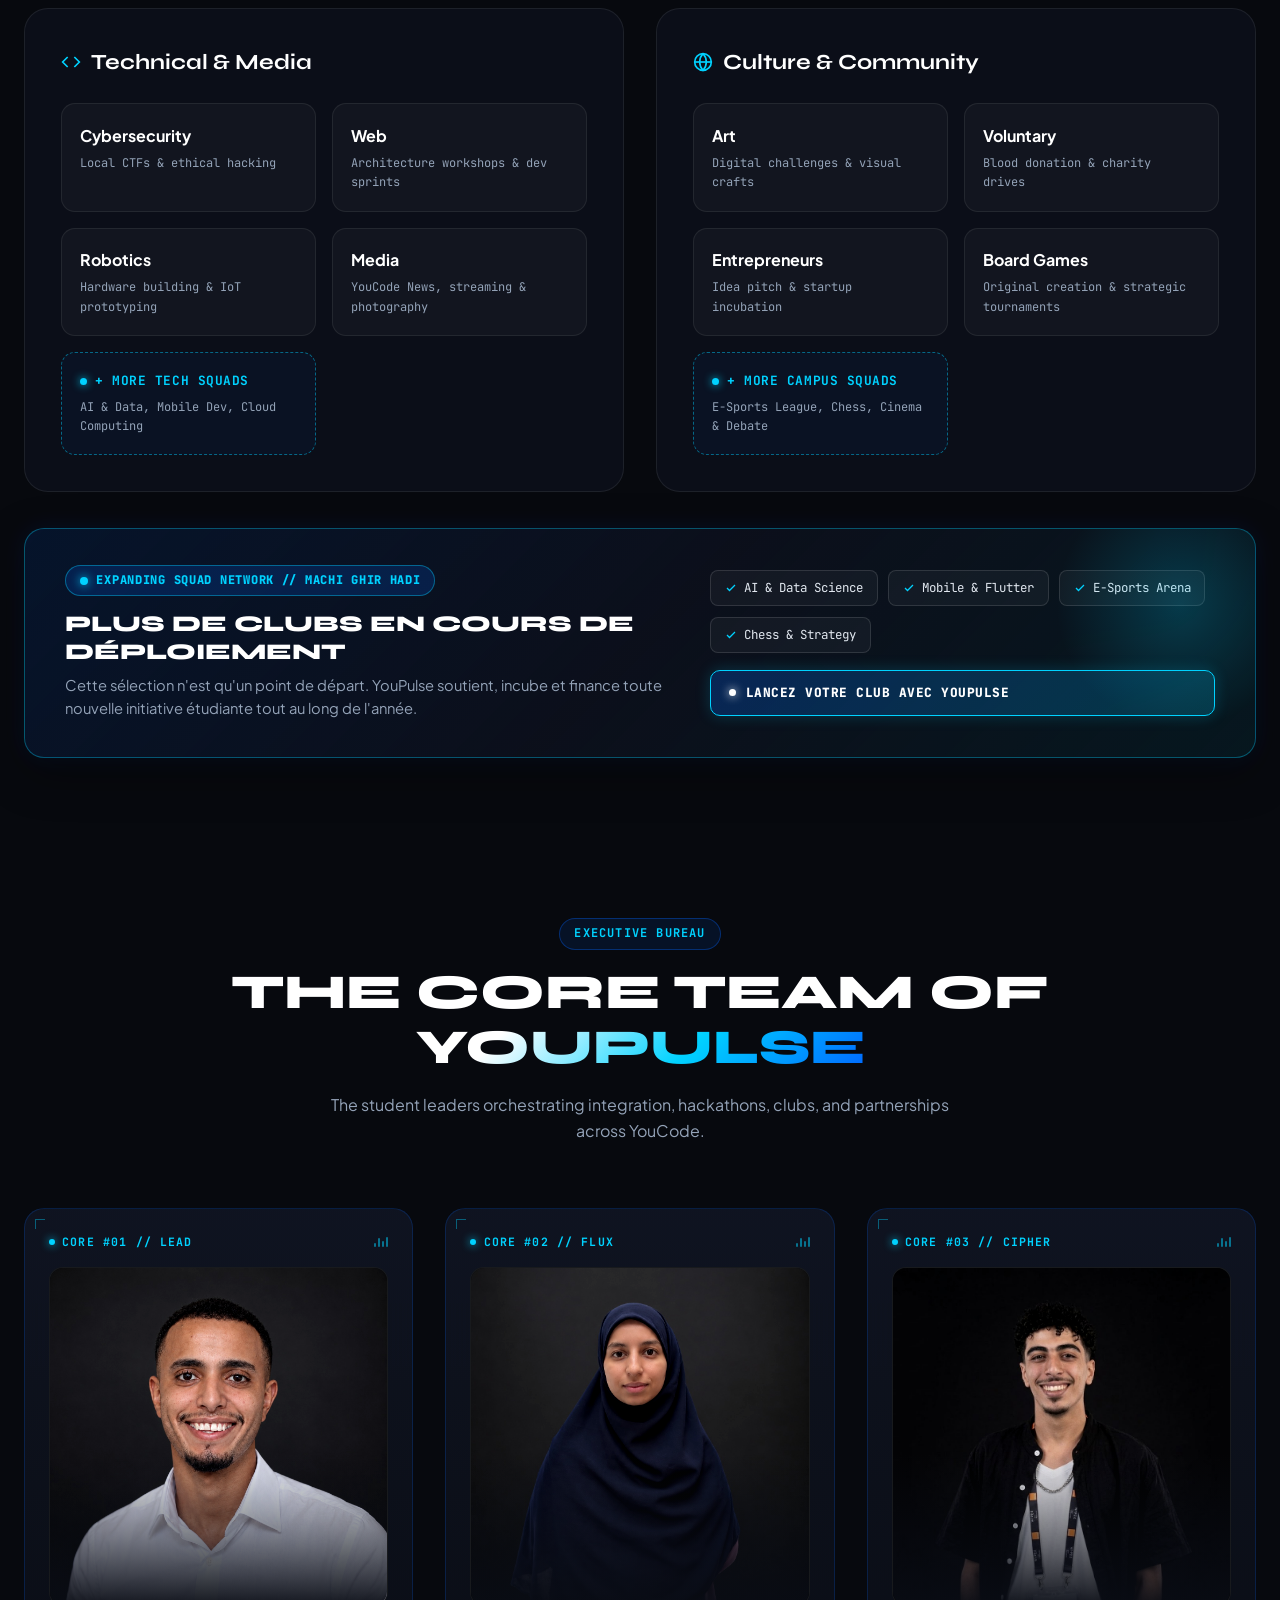
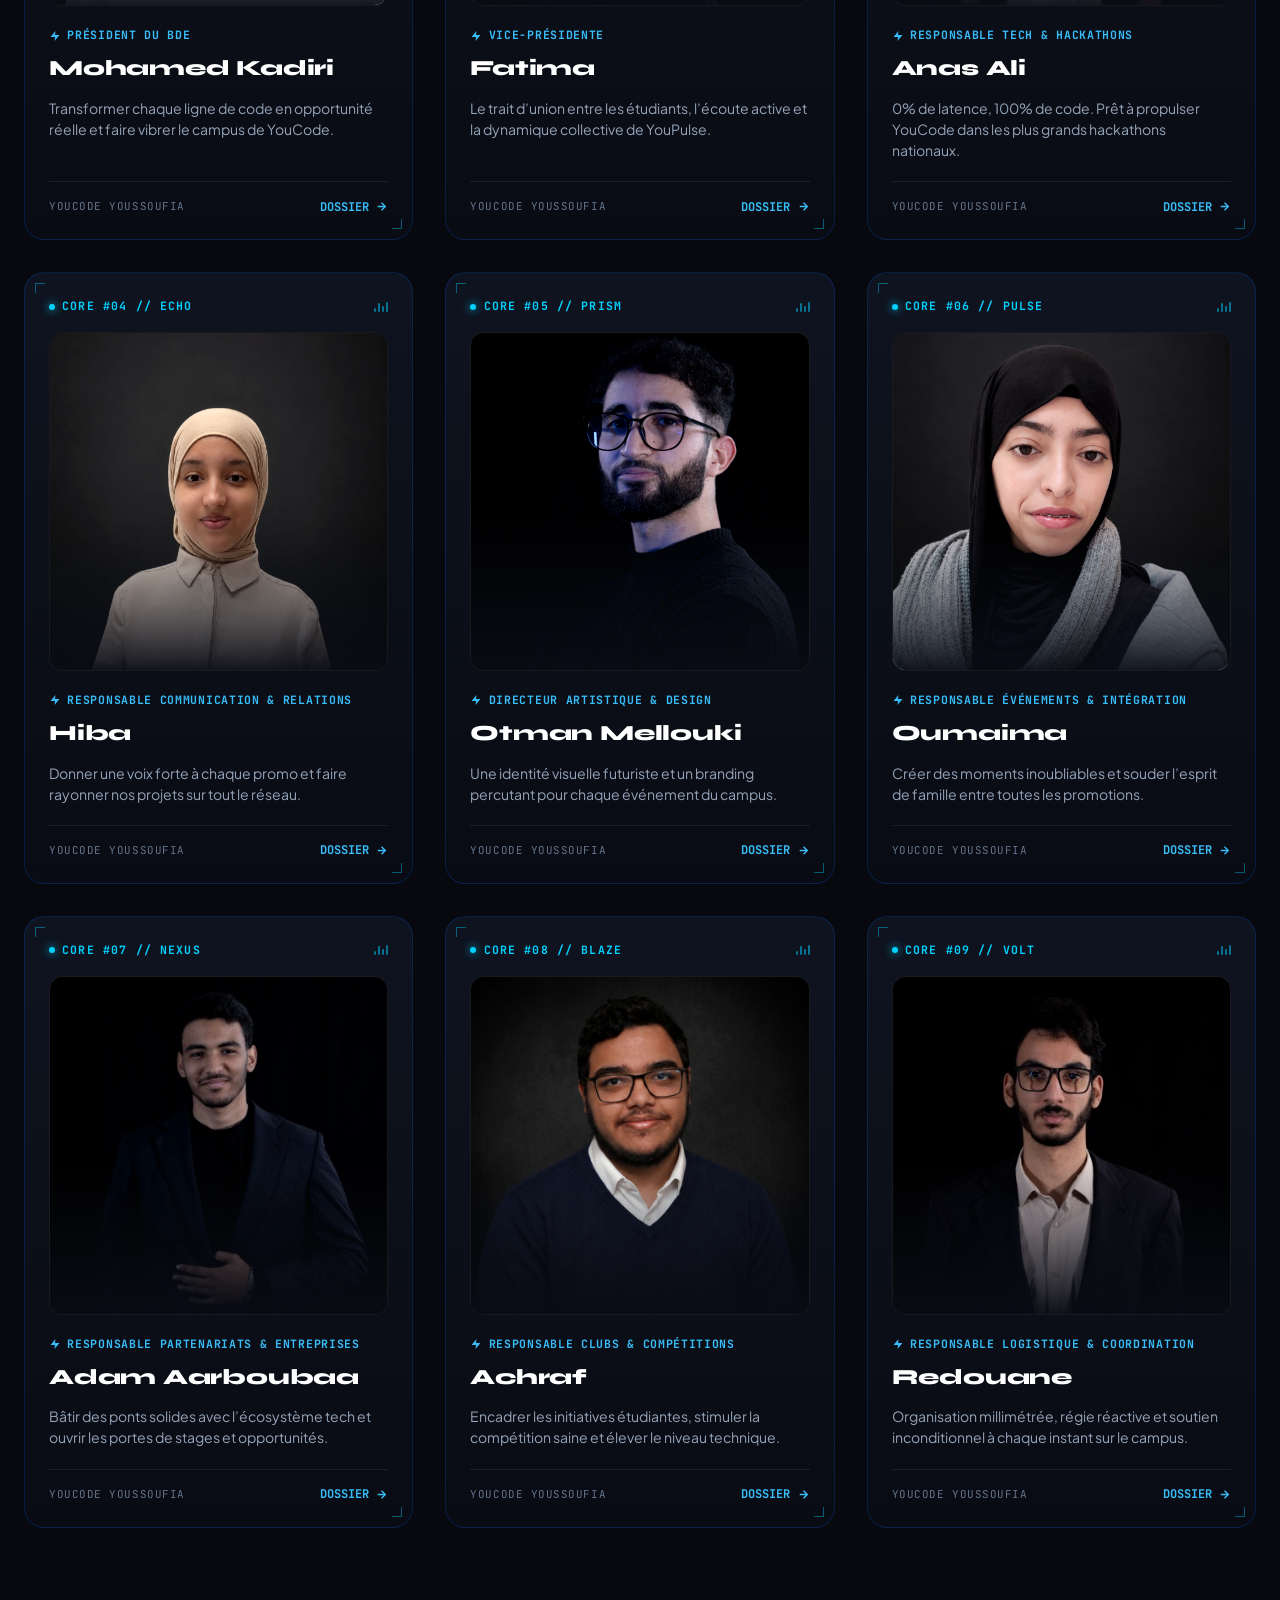
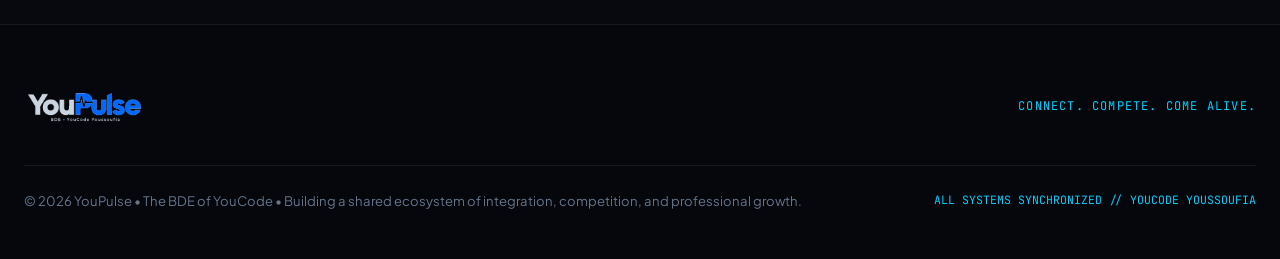
==== commit a7f3d9aa: "feat: update design system, enhance hero buttons, and add member avatars and assets" ====
--- a/index.html
+++ b/index.html
@@ -1,11 +1,11 @@
 <!DOCTYPE html>
-<html lang="fr">
+<html lang="en">
 <head>
   <meta charset="UTF-8" />
   <meta name="viewport" content="width=device-width, initial-scale=1.0" />
-  <title>YouPulse // BDE YouCode Youssoufia</title>
+  <title>YouPulse // The BDE of YouCode - Events & Activities Plan</title>
   
-  <meta name="description" content="YouPulse - Bureau des Étudiants (BDE) de YouCode Youssoufia. 6 membres, 1 seul pouls : découvrez nos piliers et l'énergie du campus." />
+  <meta name="description" content="YouPulse - The BDE of YouCode. Events & Activities Plan. Connect. Compete. Come Alive." />
   <link rel="icon" href="data:image/svg+xml,<svg xmlns=%22http://www.w3.org/2000/svg%22 viewBox=%220 0 100 100%22><circle cx=%2250%22 cy=%2250%22 r=%2245%22 fill=%22%230066ff%22/><path d=%22M20 50h18l7-20 10 40 7-20h18%22 stroke=%22%23fff%22 stroke-width=%228%22 fill=%22none%22 stroke-linecap=%22round%22 stroke-linejoin=%22round%22/></svg>">
 
   <!-- Google Fonts: Syne, Plus Jakarta Sans, JetBrains Mono -->
@@ -17,7 +17,7 @@
 </head>
 <body>
 
-  <!-- Background Sound Waves Canvas (Dense, high-energy, audio-reactive) -->
+  <!-- Background Sound Waves Canvas (Audio-reactive) -->
   <div class="audio-canvas-container" aria-hidden="true">
     <canvas id="soundwave-canvas"></canvas>
   </div>
@@ -31,9 +31,9 @@
     <header class="site-header">
       <div class="header-container">
         
-        <!-- Official YouPulse Logo from YouCode Youssoufia -->
-        <a href="#accueil" class="header-brand" aria-label="YouPulse BDE Accueil">
-          <img src="assets/images/logo_dark.png" alt="YouPulse BDE YouCode Youssoufia" class="header-logo-img" />
+        <!-- Official YouPulse Logo -->
+        <a href="#welcome" class="header-brand" aria-label="YouPulse Home">
+          <img src="assets/images/logo_dark.png" alt="YouPulse BDE YouCode" class="header-logo-img" />
           <div class="eq-bars-wrapper" aria-hidden="true" title="Audio Spectrum Active">
             <span class="eq-bar"></span>
             <span class="eq-bar"></span>
@@ -45,14 +45,15 @@
 
         <!-- Nav Links -->
         <nav class="header-nav">
-          <a href="#piliers" class="nav-link">Les Piliers</a>
-          <a href="#equipe" class="nav-link">L'Équipe (6 Cores)</a>
+          <a href="#pillars" class="nav-link">Pillars</a>
+          <a href="#clubs" class="nav-link">Clubs</a>
+          <a href="#team" class="nav-link">Team</a>
         </nav>
 
         <!-- Secret Program Teaser Button in Header (No emojis) -->
         <button id="header-secret-cta" class="header-cta-secret" type="button">
           <svg width="14" height="14" viewBox="0 0 24 24" fill="none" stroke="currentColor" stroke-width="2.5"><rect x="3" y="11" width="18" height="11" rx="2" ry="2"></rect><path d="M7 11V7a5 5 0 0 1 10 0v4"></path></svg>
-          <span>PROGRAMME SECRET</span>
+          <span>SECRET PROGRAMME</span>
         </button>
 
       </div>
@@ -61,8 +62,8 @@
     <!-- Main Content -->
     <main>
 
-      <!-- Hero Section -->
-      <section id="accueil" class="hero-wrap">
+      <!-- Hero Section (Slide 1: Events & Activities Plan) -->
+      <section id="welcome" class="hero-wrap">
         
         <!-- Campus Badge with Live Equalizer -->
         <div class="hero-campus-pill">
@@ -71,67 +72,88 @@
             <span class="eq-bar"></span>
             <span class="eq-bar"></span>
           </div>
-          <span>BDE YOUCODE YOUSSOUFIA // MANDAT 2026-2027</span>
-        </div>
-
-        <!-- Big Official Logo Display with Blue Ambient Glow -->
+          <span>YOUPULSE · THE BDE OF YOUCODE</span>
+        </div>
+
+        <!-- Big Official Logo Display with Ambient Glow -->
         <div class="hero-main-logo-box">
           <img src="assets/images/logo_dark.png" alt="YouPulse Logo" class="hero-main-logo" />
         </div>
 
-        <!-- Hero Punchline -->
+        <!-- Official Tagline -->
+        <div class="hero-tagline-motto">CONNECT. COMPETE. COME ALIVE.</div>
+
+        <!-- Hero Headline -->
         <h1 class="hero-punchline">
-          LE BATTEMENT DE COEUR <br />
-          <span class="gradient-blue">DU CAMPUS YOUCODE.</span>
+          EVENTS & ACTIVITIES <br />
+          <span class="gradient-blue">PLAN 2026 - 2027</span>
         </h1>
 
-        <!-- Engaging Subtext -->
+        <!-- Engaging Subtext from Slide 1 -->
         <p class="hero-subtext">
-          Une équipe de <strong>6 membres</strong> survoltés pour réinventer la vie étudiante à YouCode Youssoufia. Moins de blabla, plus d’énergie : des hackathons sous haute tension, des tournois gaming déjantés et un campus qui pulse à 100%.
+          Annual programme for students and professional partners. The Pulse of YouCode: uniting peer-learning, national hackathons, esports arenas, and student wellbeing.
         </p>
 
-        <!-- CTA Buttons (No emojis) -->
+        <!-- High-Precision Cybernetic Hero CTA Buttons (Custom Designed, Non-Generic) -->
         <div class="hero-buttons">
           
-          <!-- The Secret Hamster Button -->
-          <button id="btn-secret-program" class="btn-secret-teaser" type="button">
-            <svg width="18" height="18" viewBox="0 0 24 24" fill="none" stroke="currentColor" stroke-width="2.5"><rect x="3" y="11" width="18" height="11" rx="2" ry="2"></rect><path d="M7 11V7a5 5 0 0 1 10 0v4"></path></svg>
-            <span>DÉCOUVRIR LE PROGRAMME</span>
-            <span class="badge-embargo">EMBARGO NHAR TNIN</span>
+          <!-- Primary: Laser-Border Glassmorphic Secret Program Button -->
+          <button id="btn-secret-program" class="btn-laser-primary" type="button" aria-label="Découvrir le programme YouPulse">
+            <span class="btn-laser-glow" aria-hidden="true"></span>
+            <span class="btn-laser-content">
+              <span class="btn-icon-lock-pulse">
+                <svg width="17" height="17" viewBox="0 0 24 24" fill="none" stroke="currentColor" stroke-width="2.2" stroke-linecap="round" stroke-linejoin="round">
+                  <rect x="3" y="11" width="18" height="11" rx="2" ry="2"></rect>
+                  <path d="M7 11V7a5 5 0 0 1 10 0v4"></path>
+                </svg>
+              </span>
+              <span class="btn-label-text">DÉCOUVRIR LE PROGRAMME</span>
+              <span class="btn-status-pill">
+                <span class="status-live-dot"></span>
+                <span>NHAR TNIN</span>
+              </span>
+            </span>
           </button>
 
-          <!-- Scroll to Pillars -->
-          <a href="#piliers" class="btn-secondary-link">
-            <span>DÉCOUVRIR NOS ENGAGEMENTS</span>
-            <svg width="16" height="16" viewBox="0 0 24 24" fill="none" stroke="currentColor" stroke-width="2.5"><line x1="12" y1="5" x2="12" y2="19"></line><polyline points="19 12 12 19 5 12"></polyline></svg>
+          <!-- Secondary: Frosted Carbon High-Precision Link with Directional Beacon -->
+          <a href="#pillars" class="btn-frosted-secondary">
+            <span class="btn-secondary-label">FOUR ENGAGEMENT PILLARS</span>
+            <span class="btn-secondary-arrow" aria-hidden="true">
+              <svg width="15" height="15" viewBox="0 0 24 24" fill="none" stroke="currentColor" stroke-width="2.2" stroke-linecap="round" stroke-linejoin="round">
+                <line x1="12" y1="5" x2="12" y2="19"></line>
+                <polyline points="19 12 12 19 5 12"></polyline>
+              </svg>
+            </span>
           </a>
 
         </div>
 
-        <!-- Interactive Audio Wave Hint -->
+        <!-- Futuristic Audio Wave Status HUD -->
         <div class="sound-wave-hint">
-          <div class="eq-bars-wrapper" style="height: 14px;" aria-hidden="true">
-            <span class="eq-bar"></span>
-            <span class="eq-bar"></span>
-            <span class="eq-bar"></span>
-            <span class="eq-bar"></span>
-          </div>
-          <span>Bougez votre souris ou cliquez pour faire vibrer les ondes audio &amp; les sonars</span>
+          <div class="eq-bars-wrapper" style="height: 13px;" aria-hidden="true">
+            <span class="eq-bar"></span>
+            <span class="eq-bar"></span>
+            <span class="eq-bar"></span>
+            <span class="eq-bar"></span>
+            <span class="eq-bar"></span>
+          </div>
+          <span class="hud-hint-code">AUDIO-SYNTH ACTIVE //</span>
+          <span class="hud-hint-desc">Bougez la souris ou cliquez pour moduler les ondes</span>
         </div>
 
       </section>
 
-      <!-- Les 4 Piliers -->
-      <section id="piliers" class="pillars-section">
+      <!-- Four Engagement Pillars (Slide 2: Central Line with Branches - "Line flwesst o kharjin mnhom foro3") -->
+      <section id="pillars" class="pillars-section">
         
         <div class="section-head">
           <span class="section-tag">
             <svg width="12" height="12" viewBox="0 0 24 24" fill="currentColor"><circle cx="12" cy="12" r="10"></circle></svg>
-            PLAN D'ACTION 2026-2027
+            STRATEGIC OVERVIEW
           </span>
-          <h2 class="section-heading">CE QUE YOUPULSE VA <span>CHANGER</span></h2>
+          <h2 class="section-heading">FOUR ENGAGEMENT <span>PILLARS</span></h2>
           <p class="section-sub">
-            Quatre piliers concrets pour transformer le quotidien des apprenants de YouCode Youssoufia.
+            Why YouPulse Wanted to Be the BDE. The core foundation driving every event, competition, and student experience.
           </p>
         </div>
 
@@ -143,33 +165,23 @@
             <div class="spine-traveling-spark"></div>
           </div>
 
-          <!-- Branch 01 (Left) -->
+          <!-- Branch 01 (Left: Integration) -->
           <div class="spine-branch-row row-left">
             <div class="pillar-card">
               <div class="pillar-top">
                 <div class="pillar-icon-box">
-                  <svg width="24" height="24" viewBox="0 0 24 24" fill="none" stroke="currentColor" stroke-width="2"><path d="M18 8h1a4 4 0 0 1 0 8h-1"></path><path d="M2 8h16v9a4 4 0 0 1-4 4H6a4 4 0 0 1-4-4V8z"></path><line x1="6" y1="1" x2="6" y2="4"></line><line x1="10" y1="1" x2="10" y2="4"></line><line x1="14" y1="1" x2="14" y2="4"></line></svg>
+                  <svg width="24" height="24" viewBox="0 0 24 24" fill="none" stroke="currentColor" stroke-width="2"><path d="M17 21v-2a4 4 0 0 0-4-4H5a4 4 0 0 0-4 4v2"></path><circle cx="9" cy="7" r="4"></circle><path d="M23 21v-2a4 4 0 0 0-3-3.87"></path><path d="M16 3.13a4 4 0 0 1 0 7.75"></path></svg>
                 </div>
-                <span class="pillar-number">PILIER 01</span>
-              </div>
-              <h3 class="pillar-title">Vie de Campus &amp; Décompression</h3>
-              <p class="pillar-desc">
-                Le code intensif demande du souffle. Nous transformons le foyer étudiant en un véritable havre de convivialité pour décompresser après les Piscines et les projets complexes.
-              </p>
-              <ul class="pillar-features-list">
-                <li class="pillar-feature-item">
-                  <svg width="14" height="14" viewBox="0 0 24 24" fill="none" stroke="currentColor" stroke-width="3"><polyline points="20 6 9 17 4 12"></polyline></svg>
-                  Réaménagement du lounge (pouf géants, setup sono &amp; détente)
-                </li>
-                <li class="pillar-feature-item">
-                  <svg width="14" height="14" viewBox="0 0 24 24" fill="none" stroke="currentColor" stroke-width="3"><polyline points="20 6 9 17 4 12"></polyline></svg>
-                  Station café &amp; thé marocain gratuite lors des nuits de rush
-                </li>
-                <li class="pillar-feature-item">
-                  <svg width="14" height="14" viewBox="0 0 24 24" fill="none" stroke="currentColor" stroke-width="3"><polyline points="20 6 9 17 4 12"></polyline></svg>
-                  Sessions acoustiques &amp; soirées de décompression chaque fin de sprint
-                </li>
-              </ul>
+                <span class="pillar-number">PILLAR 01</span>
+              </div>
+              <h3 class="pillar-title">Integration</h3>
+              <div class="pillar-tagline">Shared campus experiences.</div>
+              <div class="pillar-why-box">
+                <div class="pillar-why-label">OUR WHY</div>
+                <p class="pillar-why-text">
+                  YouPulse puts YouCode on the map, giving it the visibility and standing of any major school on a global scale.
+                </p>
+              </div>
             </div>
 
             <div class="spine-node-column">
@@ -181,7 +193,7 @@
             </div>
           </div>
 
-          <!-- Branch 02 (Right) -->
+          <!-- Branch 02 (Right: Competitions) -->
           <div class="spine-branch-row row-right">
             <div class="spine-node-column">
               <div class="spine-center-node">
@@ -196,56 +208,36 @@
                 <div class="pillar-icon-box">
                   <svg width="24" height="24" viewBox="0 0 24 24" fill="none" stroke="currentColor" stroke-width="2"><polyline points="16 18 22 12 16 6"></polyline><polyline points="8 6 2 12 8 18"></polyline></svg>
                 </div>
-                <span class="pillar-number">PILIER 02</span>
-              </div>
-              <h3 class="pillar-title">Hackathons 48H &amp; Bounties Tech</h3>
-              <p class="pillar-desc">
-                Connecter YouCode aux meilleures entreprises de la tech. Des hackathons avec de vrais sponsors, des prix réels et une émulation collective pour booster vos portfolios.
-              </p>
-              <ul class="pillar-features-list">
-                <li class="pillar-feature-item">
-                  <svg width="14" height="14" viewBox="0 0 24 24" fill="none" stroke="currentColor" stroke-width="3"><polyline points="20 6 9 17 4 12"></polyline></svg>
-                  2 Grands Hackathons annuels avec cash prizes et stages à la clé
-                </li>
-                <li class="pillar-feature-item">
-                  <svg width="14" height="14" viewBox="0 0 24 24" fill="none" stroke="currentColor" stroke-width="3"><polyline points="20 6 9 17 4 12"></polyline></svg>
-                  Challenges algo &amp; bots hebdomadaires sur Discord
-                </li>
-                <li class="pillar-feature-item">
-                  <svg width="14" height="14" viewBox="0 0 24 24" fill="none" stroke="currentColor" stroke-width="3"><polyline points="20 6 9 17 4 12"></polyline></svg>
-                  Mentorat pair-à-pair entre apprenants de 2ème et 1ère année
-                </li>
-              </ul>
-            </div>
-          </div>
-
-          <!-- Branch 03 (Left) -->
+                <span class="pillar-number">PILLAR 02</span>
+              </div>
+              <h3 class="pillar-title">Competitions</h3>
+              <div class="pillar-tagline">Intense technical hackathons.</div>
+              <div class="pillar-why-box">
+                <div class="pillar-why-label">OUR WHY</div>
+                <p class="pillar-why-text">
+                  YouPulse raises the bar, preparing every participant for tougher and newer challenges.
+                </p>
+              </div>
+            </div>
+          </div>
+
+          <!-- Branch 03 (Left: Clubs) -->
           <div class="spine-branch-row row-left">
             <div class="pillar-card">
               <div class="pillar-top">
                 <div class="pillar-icon-box">
-                  <svg width="24" height="24" viewBox="0 0 24 24" fill="none" stroke="currentColor" stroke-width="2"><rect x="2" y="6" width="20" height="12" rx="2"></rect><path d="M6 12h4m-2-2v4m10-2h.01m-3 0h.01"></path></svg>
+                  <svg width="24" height="24" viewBox="0 0 24 24" fill="none" stroke="currentColor" stroke-width="2"><rect x="2" y="7" width="20" height="14" rx="2" ry="2"></rect><path d="M16 21V5a2 2 0 0 0-2-2h-4a2 2 0 0 0-2 2v16"></path></svg>
                 </div>
-                <span class="pillar-number">PILIER 03</span>
-              </div>
-              <h3 class="pillar-title">Gaming Arena &amp; Tournois Esports</h3>
-              <p class="pillar-desc">
-                Parce qu'un bon développeur sait aussi clutch en fin de manche. Nous structurons des tournois réguliers avec diffusion live sur grand écran et cast enflammé.
-              </p>
-              <ul class="pillar-features-list">
-                <li class="pillar-feature-item">
-                  <svg width="14" height="14" viewBox="0 0 24 24" fill="none" stroke="currentColor" stroke-width="3"><polyline points="20 6 9 17 4 12"></polyline></svg>
-                  Ligue Valorant, CS2 &amp; Rocket League sur réseau local basse latence
-                </li>
-                <li class="pillar-feature-item">
-                  <svg width="14" height="14" viewBox="0 0 24 24" fill="none" stroke="currentColor" stroke-width="3"><polyline points="20 6 9 17 4 12"></polyline></svg>
-                  Tournois FIFA &amp; jeux de combat le vendredi après-midi
-                </li>
-                <li class="pillar-feature-item">
-                  <svg width="14" height="14" viewBox="0 0 24 24" fill="none" stroke="currentColor" stroke-width="3"><polyline points="20 6 9 17 4 12"></polyline></svg>
-                  Streaming Twitch des finales avec commentateurs étudiants
-                </li>
-              </ul>
+                <span class="pillar-number">PILLAR 03</span>
+              </div>
+              <h3 class="pillar-title">Clubs</h3>
+              <div class="pillar-tagline">Continuous skills practice.</div>
+              <div class="pillar-why-box">
+                <div class="pillar-why-label">OUR WHY</div>
+                <p class="pillar-why-text">
+                  Clubs are the core training ground, with YouPulse and the clubs leading every stage of development.
+                </p>
+              </div>
             </div>
 
             <div class="spine-node-column">
@@ -257,7 +249,7 @@
             </div>
           </div>
 
-          <!-- Branch 04 (Right) -->
+          <!-- Branch 04 (Right: Professional) -->
           <div class="spine-branch-row row-right">
             <div class="spine-node-column">
               <div class="spine-center-node">
@@ -270,28 +262,18 @@
             <div class="pillar-card">
               <div class="pillar-top">
                 <div class="pillar-icon-box">
-                  <svg width="24" height="24" viewBox="0 0 24 24" fill="none" stroke="currentColor" stroke-width="2"><path d="M17 21v-2a4 4 0 0 0-4-4H5a4 4 0 0 0-4 4v2"></path><circle cx="9" cy="7" r="4"></circle><path d="M23 21v-2a4 4 0 0 0-3-3.87"></path><path d="M16 3.13a4 4 0 0 1 0 7.75"></path></svg>
+                  <svg width="24" height="24" viewBox="0 0 24 24" fill="none" stroke="currentColor" stroke-width="2"><path d="M22 19a2 2 0 0 1-2 2H4a2 2 0 0 1-2-2V5a2 2 0 0 1 2-2h5l2 3h9a2 2 0 0 1 2 2z"></path></svg>
                 </div>
-                <span class="pillar-number">PILIER 04</span>
-              </div>
-              <h3 class="pillar-title">Transparence &amp; Voix Étudiante</h3>
-              <p class="pillar-desc">
-                Le BDE appartient à tous les étudiants. Pas de décisions à huis clos : communication claire de chaque budget et porte-voix direct auprès de l’équipe pédagogique.
-              </p>
-              <ul class="pillar-features-list">
-                <li class="pillar-feature-item">
-                  <svg width="14" height="14" viewBox="0 0 24 24" fill="none" stroke="currentColor" stroke-width="3"><polyline points="20 6 9 17 4 12"></polyline></svg>
-                  Canal direct de feedback anonyme pour résoudre les problèmes du quotidien
-                </li>
-                <li class="pillar-feature-item">
-                  <svg width="14" height="14" viewBox="0 0 24 24" fill="none" stroke="currentColor" stroke-width="3"><polyline points="20 6 9 17 4 12"></polyline></svg>
-                  Publication transparente des comptes et budgets de chaque événement
-                </li>
-                <li class="pillar-feature-item">
-                  <svg width="14" height="14" viewBox="0 0 24 24" fill="none" stroke="currentColor" stroke-width="3"><polyline points="20 6 9 17 4 12"></polyline></svg>
-                  Aide logistique et financière pour tous les clubs étudiants du campus
-                </li>
-              </ul>
+                <span class="pillar-number">PILLAR 04</span>
+              </div>
+              <h3 class="pillar-title">Professional</h3>
+              <div class="pillar-tagline">Direct industry networking.</div>
+              <div class="pillar-why-box">
+                <div class="pillar-why-label">OUR WHY</div>
+                <p class="pillar-why-text">
+                  YouPulse strengthens YouCode's standing with industry and shows students the support they can count on in any situation.
+                </p>
+              </div>
             </div>
           </div>
 
@@ -299,31 +281,208 @@
 
       </section>
 
-      <!-- Les Cartes de Membres (The 6 Cores) -->
-      <section id="equipe" class="members-section">
+
+      <!-- Student Clubs Grid (Slide 9) -->
+      <section id="clubs" class="clubs-section">
         
         <div class="section-head">
-          <span class="section-tag">LES 6 CORES DU BUREAU</span>
-          <h2 class="section-heading">L'ÉQUIPE <span>YOUPULSE</span></h2>
+          <span class="section-tag">CAMPUS LIFE</span>
+          <h2 class="section-heading">STUDENT <span>CLUBS</span></h2>
           <p class="section-sub">
-            Six personnalités complémentaires, engagées pour donner le meilleur rythme à votre année.
+            The core training ground where peers practice, build hardware, and launch projects.
           </p>
         </div>
 
-        <!-- 6 Cybernetic Member Cards Grid (Rendered dynamically by main.js) -->
+        <div class="clubs-dual-container">
+          
+          <!-- Category 1: Technical & Media -->
+          <div class="club-category-col">
+            <h3 class="club-col-title">
+              <svg width="20" height="20" viewBox="0 0 24 24" fill="none" stroke="currentColor" stroke-width="2"><polyline points="16 18 22 12 16 6"></polyline><polyline points="8 6 2 12 8 18"></polyline></svg>
+              Technical &amp; Media
+            </h3>
+            <div class="clubs-subgrid">
+              <div class="club-item-card">
+                <span class="club-name">Cybersecurity</span>
+                <span class="club-activity">Local CTFs &amp; ethical hacking</span>
+              </div>
+              <div class="club-item-card">
+                <span class="club-name">Web</span>
+                <span class="club-activity">Architecture workshops &amp; dev sprints</span>
+              </div>
+              <div class="club-item-card">
+                <span class="club-name">Robotics</span>
+                <span class="club-activity">Hardware building &amp; IoT prototyping</span>
+              </div>
+              <div class="club-item-card">
+                <span class="club-name">Media</span>
+                <span class="club-activity">YouCode News, streaming &amp; photography</span>
+              </div>
+              <!-- Inline indicator: more clubs coming -->
+              <div class="club-item-card club-more-inline-card">
+                <div class="more-card-beacon-wrap">
+                  <span class="more-card-pulse-dot"></span>
+                  <span class="more-card-tag">+ MORE TECH SQUADS</span>
+                </div>
+                <span class="club-activity">AI &amp; Data, Mobile Dev, Cloud Computing</span>
+              </div>
+            </div>
+          </div>
+
+          <!-- Category 2: Culture & Community -->
+          <div class="club-category-col">
+            <h3 class="club-col-title">
+              <svg width="20" height="20" viewBox="0 0 24 24" fill="none" stroke="currentColor" stroke-width="2"><circle cx="12" cy="12" r="10"></circle><path d="M12 2a14.5 14.5 0 0 0 0 20 14.5 14.5 0 0 0 0-20"></path><path d="M2 12h20"></path></svg>
+              Culture &amp; Community
+            </h3>
+            <div class="clubs-subgrid">
+              <div class="club-item-card">
+                <span class="club-name">Art</span>
+                <span class="club-activity">Digital challenges &amp; visual crafts</span>
+              </div>
+              <div class="club-item-card">
+                <span class="club-name">Voluntary</span>
+                <span class="club-activity">Blood donation &amp; charity drives</span>
+              </div>
+              <div class="club-item-card">
+                <span class="club-name">Entrepreneurs</span>
+                <span class="club-activity">Idea pitch &amp; startup incubation</span>
+              </div>
+              <div class="club-item-card">
+                <span class="club-name">Board Games</span>
+                <span class="club-activity">Original creation &amp; strategic tournaments</span>
+              </div>
+              <!-- Inline indicator: more clubs coming -->
+              <div class="club-item-card club-more-inline-card">
+                <div class="more-card-beacon-wrap">
+                  <span class="more-card-pulse-dot"></span>
+                  <span class="more-card-tag">+ MORE CAMPUS SQUADS</span>
+                </div>
+                <span class="club-activity">E-Sports League, Chess, Cinema &amp; Debate</span>
+              </div>
+            </div>
+          </div>
+
+        </div>
+
+        <!-- Distinct Indicator: More Clubs & Student Initiatives Indicator ("Machi Ghir Hadi") -->
+        <div class="clubs-expansion-banner">
+          <div class="expansion-banner-glow" aria-hidden="true"></div>
+          
+          <div class="expansion-left">
+            <div class="expansion-status-pill">
+              <span class="expansion-beacon"></span>
+              <span class="expansion-pill-text">EXPANDING SQUAD NETWORK // MACHI GHIR HADI</span>
+            </div>
+            <h3 class="expansion-title">
+              PLUS DE CLUBS EN COURS DE DÉPLOIEMENT
+            </h3>
+            <p class="expansion-desc">
+              Cette sélection n'est qu'un point de départ. YouPulse soutient, incube et finance toute nouvelle initiative étudiante tout au long de l'année.
+            </p>
+          </div>
+
+          <div class="expansion-tags">
+            <span class="expansion-chip">
+              <svg width="12" height="12" viewBox="0 0 24 24" fill="none" stroke="currentColor" stroke-width="2.5"><polyline points="20 6 9 17 4 12"></polyline></svg>
+              AI &amp; Data Science
+            </span>
+            <span class="expansion-chip">
+              <svg width="12" height="12" viewBox="0 0 24 24" fill="none" stroke="currentColor" stroke-width="2.5"><polyline points="20 6 9 17 4 12"></polyline></svg>
+              Mobile &amp; Flutter
+            </span>
+            <span class="expansion-chip">
+              <svg width="12" height="12" viewBox="0 0 24 24" fill="none" stroke="currentColor" stroke-width="2.5"><polyline points="20 6 9 17 4 12"></polyline></svg>
+              E-Sports Arena
+            </span>
+            <span class="expansion-chip">
+              <svg width="12" height="12" viewBox="0 0 24 24" fill="none" stroke="currentColor" stroke-width="2.5"><polyline points="20 6 9 17 4 12"></polyline></svg>
+              Chess &amp; Strategy
+            </span>
+            <div class="expansion-cta-box">
+              <span class="pulse-spark"></span>
+              <span>LANCEZ VOTRE CLUB AVEC YOUPULSE</span>
+            </div>
+          </div>
+
+        </div>
+
+      </section>
+
+      <!-- The 6 Cores Team Section -->
+      <section id="team" class="members-section">
+        
+        <div class="section-head">
+          <span class="section-tag">EXECUTIVE BUREAU</span>
+          <h2 class="section-heading">THE CORE TEAM OF <span>YOUPULSE</span></h2>
+          <p class="section-sub">
+            The student leaders orchestrating integration, hackathons, clubs, and partnerships across YouCode.
+          </p>
+        </div>
+
+        <!-- 9 Cybernetic Member Cards Grid (Rendered dynamically by main.js) -->
         <div id="members-grid" class="members-grid">
           <!-- Populated by JavaScript with new cybernetic card design -->
         </div>
 
       </section>
-
     </main>
 
-    <!-- The Bouncing Hamster & Time-Only Modal (No text, No emojis) -->
-    <div id="hamster-modal" class="hamster-modal-overlay" role="dialog" aria-modal="true" aria-label="Programme Secret YouPulse">
+    <!-- 1. The Welcome "Voir Programme" Popup (Triggers on first visit) -->
+    <div id="welcome-teaser-modal" class="welcome-modal-overlay" role="dialog" aria-modal="true" aria-label="Annonce Officielle Programme YouPulse">
+      <div class="welcome-modal-card">
+        
+        <button id="welcome-close-btn" class="welcome-modal-close" type="button" aria-label="Fermer la fenêtre">
+          <svg width="15" height="15" viewBox="0 0 24 24" fill="none" stroke="currentColor" stroke-width="2.5" stroke-linecap="round" stroke-linejoin="round">
+            <line x1="18" y1="6" x2="6" y2="18"></line>
+            <line x1="6" y1="6" x2="18" y2="18"></line>
+          </svg>
+        </button>
+
+        <div class="welcome-modal-glow" aria-hidden="true"></div>
+
+        <div class="welcome-badge-row">
+          <div class="welcome-live-pill">
+            <span class="welcome-live-dot"></span>
+            <span>ACCÈS EXCLUSIF // BDE YOUPULSE</span>
+          </div>
+        </div>
+
+        <h3 class="welcome-title">
+          LE PROGRAMME <span class="gradient-blue">2026 - 2027</span>
+        </h3>
+
+        <p class="welcome-desc">
+          Hackathons, intégration, tournois et clubs étudiants. Souhaitez-vous le consulter ?
+        </p>
+
+        <div class="welcome-actions">
+          <button id="btn-welcome-view" class="welcome-btn-primary" type="button">
+            <svg width="16" height="16" viewBox="0 0 24 24" fill="none" stroke="currentColor" stroke-width="2.2" stroke-linecap="round" stroke-linejoin="round">
+              <path d="M1 12s4-8 11-8 11 8 11 8-4 8-11 8-11-8-11-8z"></path>
+              <circle cx="12" cy="12" r="3"></circle>
+            </svg>
+            <span>VOIR LE PROGRAMME</span>
+            <span class="welcome-btn-glow"></span>
+          </button>
+
+          <button id="btn-welcome-skip" class="welcome-btn-secondary" type="button">
+            Plus tard, explorer le site
+          </button>
+        </div>
+
+        <div class="welcome-footer-tag">
+          CONFIDENTIAL ACCESS · YOUCODE YOUSSOUFIA
+        </div>
+
+      </div>
+    </div>
+
+    <!-- 2. The Bouncing Hamster & Time-Only Modal (Revealed when user clicks Voir Programme) -->
+    <div id="hamster-modal" class="hamster-modal-overlay" role="dialog" aria-modal="true" aria-label="Secret Programme YouPulse">
       <div class="hamster-modal-window">
         
-        <button id="modal-close-icon" class="modal-close-icon" type="button" aria-label="Fermer">
+        <button id="modal-close-icon" class="modal-close-icon" type="button" aria-label="Close">
           <svg width="16" height="16" viewBox="0 0 24 24" fill="none" stroke="currentColor" stroke-width="2.5"><line x1="18" y1="6" x2="6" y2="18"></line><line x1="6" y1="6" x2="18" y2="18"></line></svg>
         </button>
 
@@ -331,7 +490,7 @@
         <div class="hamster-pump-wrapper">
           <div class="hamster-pump-ring"></div>
           <div class="hamster-pump-ring"></div>
-          <div id="bouncing-hamster-pic" class="hamster-bouncing-avatar" title="Cliquez sur le hamster">
+          <div id="bouncing-hamster-pic" class="hamster-bouncing-avatar" title="Click on the hamster">
             <img src="assets/images/hamster_shhh.jpg" alt="Hamster Silence" />
           </div>
         </div>
@@ -342,11 +501,11 @@
           <div class="countdown-digits-grid">
             <div class="digit-box">
               <span class="digit-num" id="count-days">00</span>
-              <span class="digit-lbl">Jours</span>
+              <span class="digit-lbl">Days</span>
             </div>
             <div class="digit-box">
               <span class="digit-num" id="count-hours">00</span>
-              <span class="digit-lbl">Heures</span>
+              <span class="digit-lbl">Hours</span>
             </div>
             <div class="digit-box">
               <span class="digit-num" id="count-mins">00</span>
@@ -354,7 +513,7 @@
             </div>
             <div class="digit-box">
               <span class="digit-num" id="count-secs">00</span>
-              <span class="digit-lbl">Secondes</span>
+              <span class="digit-lbl">Seconds</span>
             </div>
           </div>
         </div>
@@ -362,13 +521,21 @@
       </div>
     </div>
 
-    <!-- Footer -->
+    <!-- Footer (Slide 13: Student Participation At the Centre) -->
     <footer class="site-footer">
       <div class="footer-inner">
-        <img src="assets/images/logo_dark.png" alt="YouPulse BDE YouCode Youssoufia" class="footer-logo" />
-        <p class="footer-credits">
-          © 2026 YouPulse • Bureau des Étudiants de YouCode Youssoufia.
-        </p>
+        <div class="footer-top-row">
+          <img src="assets/images/logo_dark.png" alt="YouPulse BDE YouCode" class="footer-logo" />
+          <div class="footer-motto-tag">CONNECT. COMPETE. COME ALIVE.</div>
+        </div>
+        <div class="footer-bottom-row">
+          <p class="footer-credits">
+            © 2026 YouPulse • The BDE of YouCode • Building a shared ecosystem of integration, competition, and professional growth.
+          </p>
+          <span style="font-family: var(--font-mono); font-size: 0.72rem; color: var(--blue-glow);">
+            ALL SYSTEMS SYNCHRONIZED // YOUCODE YOUSSOUFIA
+          </span>
+        </div>
       </div>
     </footer>
 
--- a/style.css
+++ b/style.css
@@ -1,7 +1,8 @@
 /* ==========================================================================
-   YOUPULSE // BDE YOUCODE YOUSSOUFIA // DESIGN SYSTEM 3.0
+   YOUPULSE // BDE YOUCODE YOUSSOUFIA // DESIGN SYSTEM 4.0
    Palette: Deep Carbon / Electric Blue (#0066FF / #00D2FF) / Crisp White
-   Aesthetic: Ultra-Clean Cybernetic, No Emojis, Bouncing Hamster, Animated Cards
+   Aesthetic: Ultra-Clean Cybernetic, No Emojis, Bouncing Hamster, Animated Cards,
+              Official Events & Activities Plan Integration
    ========================================================================== */
 
 :root {
@@ -190,12 +191,12 @@
 .header-nav {
   display: flex;
   align-items: center;
-  gap: 1.75rem;
+  gap: 1.5rem;
 }
 
 .nav-link {
   font-family: var(--font-mono);
-  font-size: 0.8rem;
+  font-size: 0.78rem;
   color: var(--text-secondary);
   text-decoration: none;
   transition: all 0.2s;
@@ -296,6 +297,16 @@
   100% { transform: translateY(-8px) scale(1.02); }
 }
 
+.hero-tagline-motto {
+  font-family: var(--font-mono);
+  font-size: 0.85rem;
+  font-weight: 700;
+  letter-spacing: 0.18em;
+  color: var(--blue-glow);
+  text-transform: uppercase;
+  margin-bottom: 0.75rem;
+}
+
 .hero-punchline {
   font-family: var(--font-display);
   font-size: clamp(2.3rem, 5.2vw, 4.4rem);
@@ -326,86 +337,221 @@
   display: flex;
   align-items: center;
   justify-content: center;
-  gap: 1.25rem;
+  gap: 1.5rem;
   flex-wrap: wrap;
   margin-bottom: 3.5rem;
 }
 
-/* Secret Program Button */
-.btn-secret-teaser {
+/* Primary Button: Custom Cybernetic Laser Glass (Non-AI, Handcrafted) */
+.btn-laser-primary {
   position: relative;
   display: inline-flex;
   align-items: center;
-  gap: 0.85rem;
-  padding: 1.1rem 2.25rem;
-  border-radius: 16px;
+  justify-content: center;
+  padding: 2px;
+  border-radius: 15px;
+  background: linear-gradient(135deg, rgba(0, 210, 255, 0.6) 0%, rgba(0, 102, 255, 0.2) 50%, rgba(0, 210, 255, 0.7) 100%);
+  border: none;
+  cursor: pointer;
+  text-decoration: none;
+  overflow: hidden;
+  box-shadow: 0 0 35px -5px rgba(0, 102, 255, 0.5), 0 12px 28px -6px rgba(0, 0, 0, 0.8);
+  transition: transform 0.28s var(--ease-spring), box-shadow 0.28s var(--ease-spring);
+}
+
+.btn-laser-glow {
+  position: absolute;
+  top: -50%;
+  left: -50%;
+  width: 200%;
+  height: 200%;
+  background: conic-gradient(from 0deg at 50% 50%, transparent 60%, rgba(0, 210, 255, 0.9) 85%, #ffffff 95%, transparent 100%);
+  animation: laserBorderSpin 3.8s linear infinite;
+  pointer-events: none;
+}
+
+@keyframes laserBorderSpin {
+  0% { transform: rotate(0deg); }
+  100% { transform: rotate(360deg); }
+}
+
+.btn-laser-content {
+  position: relative;
+  z-index: 1;
+  display: inline-flex;
+  align-items: center;
+  gap: 1rem;
+  padding: 1.05rem 1.85rem;
+  border-radius: 13px;
+  background: linear-gradient(180deg, rgba(14, 20, 36, 0.98) 0%, rgba(7, 10, 18, 0.98) 100%);
+  box-shadow: inset 0 1px 0 rgba(255, 255, 255, 0.22), inset 0 0 20px rgba(0, 102, 255, 0.15);
+  overflow: hidden;
+  transition: background 0.25s ease;
+}
+
+.btn-laser-content::after {
+  content: '';
+  position: absolute;
+  top: 0;
+  left: -120%;
+  width: 60%;
+  height: 100%;
+  background: linear-gradient(90deg, transparent, rgba(255, 255, 255, 0.18), transparent);
+  transform: skewX(-25deg);
+  transition: left 0.75s ease;
+  pointer-events: none;
+}
+
+.btn-laser-primary:hover {
+  transform: translateY(-3px) scale(1.02);
+  box-shadow: 0 0 55px rgba(0, 210, 255, 0.65), 0 16px 36px rgba(0, 0, 0, 0.9);
+}
+
+.btn-laser-primary:hover .btn-laser-content::after {
+  left: 190%;
+}
+
+.btn-laser-primary:active {
+  transform: translateY(-1px) scale(0.99);
+}
+
+.btn-icon-lock-pulse {
+  display: flex;
+  align-items: center;
+  justify-content: center;
+  width: 32px;
+  height: 32px;
+  border-radius: 8px;
+  background: rgba(0, 102, 255, 0.2);
+  border: 1px solid rgba(0, 210, 255, 0.4);
+  color: #00d2ff;
+  box-shadow: 0 0 12px rgba(0, 210, 255, 0.35);
+  flex-shrink: 0;
+}
+
+.btn-label-text {
+  font-family: var(--font-display);
+  font-size: 0.98rem;
   font-weight: 700;
-  font-size: 1.05rem;
   color: #ffffff;
-  background: linear-gradient(135deg, #004edb, var(--blue-primary));
-  border: 1px solid rgba(0, 210, 255, 0.6);
-  box-shadow: 0 0 35px rgba(0, 102, 255, 0.45), 0 8px 25px rgba(0, 0, 0, 0.6);
+  letter-spacing: 0.03em;
+  white-space: nowrap;
+}
+
+.btn-status-pill {
+  font-family: var(--font-mono);
+  font-size: 0.7rem;
+  font-weight: 700;
+  color: #00d2ff;
+  background: rgba(0, 0, 0, 0.65);
+  border: 1px solid rgba(0, 210, 255, 0.35);
+  padding: 0.25rem 0.65rem;
+  border-radius: 6px;
+  display: inline-flex;
+  align-items: center;
+  gap: 0.45rem;
+  letter-spacing: 0.05em;
+  white-space: nowrap;
+}
+
+.status-live-dot {
+  width: 6px;
+  height: 6px;
+  border-radius: 50%;
+  background: #00d2ff;
+  box-shadow: 0 0 8px #00d2ff;
+  animation: beaconPulse 1.4s infinite;
+}
+
+/* Secondary Button: Frosted Glass & Directional Beacon (Non-AI) */
+.btn-frosted-secondary {
+  position: relative;
+  display: inline-flex;
+  align-items: center;
+  gap: 0.9rem;
+  padding: 1.05rem 1.85rem;
+  border-radius: 15px;
+  background: rgba(255, 255, 255, 0.03);
+  border: 1px solid rgba(255, 255, 255, 0.12);
+  backdrop-filter: blur(16px);
+  -webkit-backdrop-filter: blur(16px);
+  box-shadow: inset 0 1px 0 rgba(255, 255, 255, 0.12), 0 8px 24px -6px rgba(0, 0, 0, 0.6);
+  text-decoration: none;
   cursor: pointer;
   transition: all 0.25s var(--ease-spring);
-  text-decoration: none;
-}
-
-.btn-secret-teaser:hover {
-  transform: translateY(-3px) scale(1.03);
-  box-shadow: 0 0 55px rgba(0, 210, 255, 0.7), 0 12px 30px rgba(0, 0, 0, 0.7);
-  background: linear-gradient(135deg, var(--blue-primary), var(--blue-glow));
-}
-
-.btn-secret-teaser .badge-embargo {
-  font-family: var(--font-mono);
-  font-size: 0.68rem;
-  background: rgba(0, 0, 0, 0.5);
-  padding: 0.25rem 0.6rem;
-  border-radius: 6px;
-  border: 1px solid rgba(255, 255, 255, 0.25);
-  color: var(--blue-glow);
-}
-
-.btn-secondary-link {
-  display: inline-flex;
-  align-items: center;
-  gap: 0.65rem;
-  padding: 1.1rem 2rem;
-  border-radius: 16px;
-  font-weight: 600;
-  font-size: 0.98rem;
-  color: var(--text-main);
-  background: rgba(255, 255, 255, 0.04);
-  border: 1px solid var(--border-subtle);
-  backdrop-filter: blur(12px);
-  text-decoration: none;
-  transition: all 0.2s var(--ease-smooth);
-}
-
-.btn-secondary-link:hover {
-  background: rgba(255, 255, 255, 0.09);
+}
+
+.btn-secondary-label {
+  font-family: var(--font-mono);
+  font-size: 0.85rem;
+  font-weight: 700;
+  color: rgba(255, 255, 255, 0.92);
+  letter-spacing: 0.06em;
+  white-space: nowrap;
+  transition: color 0.2s ease;
+}
+
+.btn-secondary-arrow {
+  display: flex;
+  align-items: center;
+  justify-content: center;
+  width: 28px;
+  height: 28px;
+  border-radius: 8px;
+  background: rgba(255, 255, 255, 0.06);
+  border: 1px solid rgba(255, 255, 255, 0.12);
+  color: var(--text-secondary);
+  transition: all 0.25s ease;
+  flex-shrink: 0;
+}
+
+.btn-frosted-secondary:hover {
+  background: rgba(0, 102, 255, 0.09);
   border-color: rgba(0, 210, 255, 0.5);
   transform: translateY(-3px);
-  box-shadow: 0 0 25px rgba(0, 102, 255, 0.25);
-}
-
+  box-shadow: 0 0 35px rgba(0, 102, 255, 0.3), inset 0 1px 0 rgba(255, 255, 255, 0.25);
+}
+
+.btn-frosted-secondary:hover .btn-secondary-label {
+  color: #ffffff;
+}
+
+.btn-frosted-secondary:hover .btn-secondary-arrow {
+  background: var(--blue-primary);
+  border-color: var(--blue-glow);
+  color: #ffffff;
+  transform: translateY(2px);
+  box-shadow: 0 0 12px rgba(0, 210, 255, 0.6);
+}
+
+/* Futuristic Audio Wave Status HUD */
 .sound-wave-hint {
   display: inline-flex;
   align-items: center;
   gap: 0.75rem;
-  font-family: var(--font-mono);
-  font-size: 0.75rem;
+  padding: 0.45rem 1.35rem;
+  background: rgba(9, 13, 22, 0.75);
+  border: 1px solid rgba(0, 210, 255, 0.25);
+  border-radius: 999px;
+  backdrop-filter: blur(12px);
+  -webkit-backdrop-filter: blur(12px);
+  box-shadow: 0 0 25px rgba(0, 102, 255, 0.15);
+}
+
+.hud-hint-code {
+  font-family: var(--font-mono);
+  font-size: 0.72rem;
+  font-weight: 700;
+  color: #00d2ff;
+  letter-spacing: 0.06em;
+}
+
+.hud-hint-desc {
+  font-family: var(--font-mono);
+  font-size: 0.72rem;
   color: var(--text-secondary);
-  background: rgba(0, 102, 255, 0.08);
-  padding: 0.5rem 1.25rem;
-  border-radius: 999px;
-  border: 1px solid var(--blue-border);
-  box-shadow: 0 0 20px rgba(0, 102, 255, 0.15);
-}
-
-/* ==========================================================================
-   LES 4 PILIERS
-   ========================================================================== */
+}
+
 /* ==========================================================================
    LES 4 PILIERS // CENTRAL SPINE & BRANCHES (FORO3)
    "Line flwesst o kharjin mnhom foro3"
@@ -428,68 +574,74 @@
   gap: 0.5rem;
   font-family: var(--font-mono);
   font-size: 0.75rem;
+  font-weight: 700;
+  letter-spacing: 0.1em;
   color: var(--blue-glow);
+  background: rgba(0, 102, 255, 0.1);
+  padding: 0.35rem 0.9rem;
+  border-radius: 999px;
+  border: 1px solid var(--blue-border);
+  margin-bottom: 0.9rem;
   text-transform: uppercase;
-  letter-spacing: 0.12em;
-  margin-bottom: 0.85rem;
 }
 
 .section-heading {
   font-family: var(--font-display);
-  font-size: clamp(2rem, 4vw, 3.25rem);
+  font-size: clamp(2rem, 3.8vw, 3.2rem);
   font-weight: 800;
-  letter-spacing: -0.025em;
+  line-height: 1.15;
   color: #ffffff;
-  margin-bottom: 0.9rem;
+  margin-bottom: 1rem;
 }
 
 .section-heading span {
-  color: var(--blue-glow);
+  background: linear-gradient(135deg, #ffffff 20%, var(--blue-glow) 60%, var(--blue-primary) 100%);
+  -webkit-background-clip: text;
+  -webkit-text-fill-color: transparent;
 }
 
 .section-sub {
-  font-size: 1.05rem;
+  font-size: 1rem;
   color: var(--text-secondary);
-  max-width: 680px;
+  max-width: 650px;
   margin: 0 auto;
   line-height: 1.6;
 }
 
-/* Central Tree Spine Container */
+/* The Central Vertical Spine Container */
 .pillars-spine-tree {
   position: relative;
-  width: 100%;
-  max-width: 1200px;
+  max-width: 1100px;
   margin: 0 auto;
-  padding: 1.5rem 0;
-}
-
-/* The Central Glowing Line ("Line flwesst") */
+  padding: 2rem 0;
+}
+
+/* Central Glowing Vertical Trunk Line */
 .spine-central-line {
   position: absolute;
-  top: 30px;
-  bottom: 30px;
+  top: 0;
+  bottom: 0;
   left: 50%;
+  width: 3px;
   transform: translateX(-50%);
-  width: 3px;
   background: linear-gradient(180deg, 
     transparent 0%, 
-    var(--blue-glow) 10%, 
+    var(--blue-glow) 15%, 
     var(--blue-primary) 50%, 
-    var(--blue-glow) 90%, 
+    var(--blue-glow) 85%, 
     transparent 100%
   );
-  box-shadow: 0 0 20px rgba(0, 102, 255, 0.5), 0 0 40px rgba(0, 210, 255, 0.3);
+  box-shadow: 0 0 15px var(--blue-glow), 0 0 30px var(--blue-primary);
   z-index: 1;
 }
 
-/* Traveling Energy Spark moving down the line */
+/* Traveling Energy Spark down the line */
 .spine-traveling-spark {
   position: absolute;
   left: 50%;
+  width: 7px;
+  height: 40px;
   transform: translateX(-50%);
-  width: 7px;
-  height: 45px;
   border-radius: 999px;
   background: linear-gradient(180deg, #ffffff, var(--blue-glow));
   box-shadow: 0 0 20px #ffffff, 0 0 35px var(--blue-glow), 0 0 50px var(--blue-primary);
@@ -503,7 +655,7 @@
   100% { top: 96%; opacity: 0; }
 }
 
-/* Branch Rows (Tree Items) */
+/* Row with 3-column layout: Left-Card / Center-Node / Right-Card */
 .spine-branch-row {
   display: grid;
   grid-template-columns: 1fr 100px 1fr;
@@ -517,7 +669,6 @@
   margin-bottom: 0;
 }
 
-/* Center Node on the Spine */
 .spine-node-column {
   grid-column: 2;
   display: flex;
@@ -571,7 +722,7 @@
   box-shadow: 0 0 35px rgba(0, 210, 255, 0.8), 0 0 60px rgba(0, 102, 255, 0.5);
 }
 
-/* Branch Circuit Traces ("Foro3") */
+/* Branch connector traces linking Center Line to Cards */
 .branch-trace-left,
 .branch-trace-right {
   position: absolute;
@@ -583,21 +734,18 @@
   transition: all 0.3s ease;
 }
 
-/* Branch coming out to Left Card */
 .branch-trace-left {
   right: calc(50% + 26px);
   width: 50px;
   background: linear-gradient(90deg, var(--blue-glow), var(--blue-primary));
 }
 
-/* Branch coming out to Right Card */
 .branch-trace-right {
   left: calc(50% + 26px);
   width: 50px;
   background: linear-gradient(90deg, var(--blue-primary), var(--blue-glow));
 }
 
-/* Dynamic energy pulse running along the branch */
 .branch-trace-left::before,
 .branch-trace-right::before {
   content: '';
@@ -612,44 +760,25 @@
 
 .branch-trace-left::before {
   right: 0;
-  animation: branchPulseLeft 2.2s infinite;
+  animation: branchPulseLeft 2s infinite;
 }
 
 .branch-trace-right::before {
   left: 0;
-  animation: branchPulseRight 2.2s infinite;
+  animation: branchPulseRight 2s infinite;
 }
 
 @keyframes branchPulseLeft {
-  0% { right: 0; opacity: 1; }
+  0% { right: 0%; opacity: 1; }
   100% { right: 100%; opacity: 0; }
 }
 
 @keyframes branchPulseRight {
-  0% { left: 0; opacity: 1; }
+  0% { left: 0%; opacity: 1; }
   100% { left: 100%; opacity: 0; }
 }
 
-.spine-branch-row:hover .branch-trace-left,
-.spine-branch-row:hover .branch-trace-right {
-  height: 3px;
-  box-shadow: 0 0 20px rgba(0, 210, 255, 0.8);
-}
-
-/* Pillar Card within Branch */
-.pillar-card {
-  position: relative;
-  background: var(--bg-card);
-  border: 1px solid var(--border-subtle);
-  border-radius: 22px;
-  padding: 2.25rem;
-  backdrop-filter: blur(20px);
-  transition: all 0.3s var(--ease-spring);
-  overflow: hidden;
-  display: flex;
-  flex-direction: column;
-}
-
+/* Row Positioning */
 .spine-branch-row.row-left .pillar-card {
   grid-column: 1;
 }
@@ -658,98 +787,87 @@
   grid-column: 3;
 }
 
-.pillar-card::before {
-  content: '';
-  position: absolute;
-  top: 0;
-  left: 0;
-  width: 100%;
-  height: 2px;
-  background: linear-gradient(90deg, transparent, var(--border-subtle), transparent);
-  transition: background 0.3s;
+/* The Branch Card */
+.pillar-card {
+  position: relative;
+  background: linear-gradient(135deg, rgba(16, 21, 35, 0.95) 0%, rgba(9, 12, 22, 0.98) 100%);
+  border: 1px solid rgba(0, 102, 255, 0.25);
+  border-radius: 20px;
+  padding: 2.25rem 2rem;
+  backdrop-filter: blur(20px);
+  box-shadow: 0 15px 40px rgba(0, 0, 0, 0.6), inset 0 1px 0 rgba(255, 255, 255, 0.1);
+  transition: all 0.35s var(--ease-spring);
 }
 
 .pillar-card:hover {
-  transform: translateY(-5px) scale(1.01);
-  border-color: var(--border-active);
-  background: var(--bg-card-hover);
-  box-shadow: 0 25px 50px rgba(0, 0, 0, 0.7), 0 0 40px rgba(0, 102, 255, 0.3);
-}
-
-.pillar-card:hover::before {
-  background: linear-gradient(90deg, var(--blue-glow), var(--blue-primary));
+  transform: translateY(-4px);
+  border-color: var(--blue-glow);
+  box-shadow: 0 25px 60px rgba(0, 0, 0, 0.8), 0 0 40px rgba(0, 102, 255, 0.3), inset 0 1px 0 rgba(255, 255, 255, 0.2);
 }
 
 .pillar-top {
   display: flex;
   align-items: center;
   justify-content: space-between;
-  margin-bottom: 1.5rem;
+  margin-bottom: 1.25rem;
 }
 
 .pillar-icon-box {
-  width: 54px;
-  height: 54px;
-  border-radius: 14px;
-  background: rgba(0, 102, 255, 0.12);
+  width: 48px;
+  height: 48px;
+  border-radius: 12px;
+  background: rgba(0, 102, 255, 0.15);
   border: 1px solid var(--blue-border);
   display: flex;
   align-items: center;
   justify-content: center;
   color: var(--blue-glow);
-  box-shadow: 0 0 20px rgba(0, 102, 255, 0.2);
-  transition: transform 0.3s var(--ease-spring);
-}
-
-.pillar-card:hover .pillar-icon-box {
-  transform: scale(1.1) rotate(4deg);
-  background: rgba(0, 102, 255, 0.25);
-  box-shadow: 0 0 30px rgba(0, 210, 255, 0.4);
+  box-shadow: 0 0 15px rgba(0, 102, 255, 0.25);
 }
 
 .pillar-number {
   font-family: var(--font-mono);
-  font-size: 0.8rem;
+  font-size: 0.75rem;
   font-weight: 700;
   color: var(--text-muted);
+  letter-spacing: 0.08em;
 }
 
 .pillar-title {
   font-family: var(--font-display);
-  font-size: 1.45rem;
+  font-size: 1.6rem;
+  font-weight: 800;
+  color: #ffffff;
+  margin-bottom: 0.4rem;
+}
+
+.pillar-tagline {
+  font-size: 0.95rem;
+  font-weight: 600;
+  color: var(--blue-glow);
+  margin-bottom: 1.25rem;
+}
+
+.pillar-why-box {
+  background: rgba(0, 0, 0, 0.4);
+  border-left: 3px solid var(--blue-primary);
+  border-radius: 0 10px 10px 0;
+  padding: 1rem 1.15rem;
+}
+
+.pillar-why-label {
+  font-family: var(--font-mono);
+  font-size: 0.68rem;
   font-weight: 700;
-  color: #ffffff;
-  margin-bottom: 0.75rem;
-}
-
-.pillar-desc {
-  font-size: 0.95rem;
+  color: var(--text-muted);
+  letter-spacing: 0.1em;
+  margin-bottom: 0.35rem;
+}
+
+.pillar-why-text {
+  font-size: 0.86rem;
   color: var(--text-secondary);
-  line-height: 1.6;
-  margin-bottom: 1.5rem;
-}
-
-.pillar-features-list {
-  list-style: none;
-  display: flex;
-  flex-direction: column;
-  gap: 0.65rem;
-  margin-top: auto;
-  padding-top: 1.25rem;
-  border-top: 1px solid var(--border-subtle);
-}
-
-.pillar-feature-item {
-  display: flex;
-  align-items: center;
-  gap: 0.65rem;
-  font-size: 0.88rem;
-  color: #e2e8f0;
-}
-
-.pillar-feature-item svg {
-  color: var(--blue-glow);
-  flex-shrink: 0;
+  line-height: 1.55;
 }
 
 /* Responsive adjustment for the Tree Spine */
@@ -790,6 +908,262 @@
 }
 
 /* ==========================================================================
+   STUDENT CLUBS GRID
+   ========================================================================== */
+.clubs-section {
+  max-width: 1300px;
+  margin: 0 auto;
+  padding: 4rem 1.5rem 6rem;
+}
+
+.clubs-dual-container {
+  display: grid;
+  grid-template-columns: 1fr 1fr;
+  gap: 2rem;
+}
+
+.club-category-col {
+  background: var(--bg-card);
+  border: 1px solid var(--border-subtle);
+  border-radius: 24px;
+  padding: 2.25rem;
+}
+
+.club-col-title {
+  font-family: var(--font-display);
+  font-size: 1.35rem;
+  font-weight: 700;
+  color: #fff;
+  margin-bottom: 1.5rem;
+  display: flex;
+  align-items: center;
+  gap: 0.6rem;
+}
+
+.club-col-title svg {
+  color: var(--blue-glow);
+}
+
+.clubs-subgrid {
+  display: grid;
+  grid-template-columns: repeat(2, 1fr);
+  gap: 1rem;
+}
+
+.club-item-card {
+  background: rgba(255, 255, 255, 0.03);
+  border: 1px solid var(--border-subtle);
+  border-radius: 14px;
+  padding: 1.15rem;
+  display: flex;
+  flex-direction: column;
+  gap: 0.35rem;
+  transition: all 0.2s var(--ease-spring);
+}
+
+.club-item-card:hover {
+  background: rgba(0, 102, 255, 0.08);
+  border-color: var(--blue-border);
+  transform: translateY(-2px);
+}
+
+.club-name {
+  font-size: 1rem;
+  font-weight: 700;
+  color: #ffffff;
+}
+
+.club-activity {
+  font-family: var(--font-mono);
+  font-size: 0.75rem;
+  color: var(--text-secondary);
+}
+
+/* Inline Teaser Card for More Clubs */
+.club-more-inline-card {
+  border: 1px dashed rgba(0, 210, 255, 0.45);
+  background: rgba(0, 102, 255, 0.05);
+  transition: all 0.25s var(--ease-spring);
+}
+
+.club-more-inline-card:hover {
+  background: rgba(0, 102, 255, 0.12);
+  border-color: #00d2ff;
+  box-shadow: 0 0 20px rgba(0, 210, 255, 0.2);
+  transform: translateY(-2px);
+}
+
+.more-card-beacon-wrap {
+  display: flex;
+  align-items: center;
+  gap: 0.5rem;
+}
+
+.more-card-pulse-dot {
+  width: 7px;
+  height: 7px;
+  border-radius: 50%;
+  background: #00d2ff;
+  box-shadow: 0 0 8px #00d2ff;
+  animation: beaconPulse 1.8s infinite;
+}
+
+.more-card-tag {
+  font-family: var(--font-mono);
+  font-size: 0.8rem;
+  font-weight: 700;
+  color: #00d2ff;
+  letter-spacing: 0.04em;
+}
+
+/* Prominent Indicator: More Clubs & Squads ("Machi Ghir Hadi") */
+.clubs-expansion-banner {
+  position: relative;
+  overflow: hidden;
+  margin-top: 2.25rem;
+  background: linear-gradient(135deg, rgba(0, 102, 255, 0.12) 0%, rgba(12, 16, 28, 0.95) 50%, rgba(0, 210, 255, 0.07) 100%);
+  border: 1px solid rgba(0, 210, 255, 0.35);
+  border-radius: 20px;
+  padding: 2.25rem 2.5rem;
+  display: grid;
+  grid-template-columns: 1.2fr 1fr;
+  gap: 2.5rem;
+  align-items: center;
+  box-shadow: 0 15px 45px rgba(0, 0, 0, 0.35), 0 0 25px rgba(0, 102, 255, 0.1);
+}
+
+.expansion-banner-glow {
+  position: absolute;
+  top: -50px;
+  right: -50px;
+  width: 250px;
+  height: 250px;
+  background: radial-gradient(circle, rgba(0, 210, 255, 0.2) 0%, transparent 70%);
+  pointer-events: none;
+}
+
+.expansion-left {
+  display: flex;
+  flex-direction: column;
+}
+
+.expansion-status-pill {
+  display: inline-flex;
+  align-items: center;
+  gap: 0.55rem;
+  padding: 0.3rem 0.85rem;
+  background: rgba(0, 102, 255, 0.18);
+  border: 1px solid rgba(0, 210, 255, 0.4);
+  border-radius: 999px;
+  margin-bottom: 0.85rem;
+  width: fit-content;
+}
+
+.expansion-beacon {
+  width: 8px;
+  height: 8px;
+  border-radius: 50%;
+  background: #00d2ff;
+  box-shadow: 0 0 10px #00d2ff;
+  animation: beaconPulse 1.6s infinite;
+}
+
+@keyframes beaconPulse {
+  0%, 100% {
+    transform: scale(1);
+    opacity: 1;
+    box-shadow: 0 0 8px #00d2ff;
+  }
+  50% {
+    transform: scale(1.4);
+    opacity: 0.7;
+    box-shadow: 0 0 16px #00d2ff;
+  }
+}
+
+.expansion-pill-text {
+  font-family: var(--font-mono);
+  font-size: 0.75rem;
+  font-weight: 800;
+  color: #00d2ff;
+  letter-spacing: 0.06em;
+}
+
+.expansion-title {
+  font-family: var(--font-display);
+  font-size: 1.4rem;
+  font-weight: 800;
+  color: #ffffff;
+  margin-bottom: 0.5rem;
+  line-height: 1.25;
+}
+
+.expansion-desc {
+  font-size: 0.92rem;
+  color: var(--text-secondary);
+  line-height: 1.6;
+}
+
+.expansion-tags {
+  display: flex;
+  flex-wrap: wrap;
+  gap: 0.65rem;
+  align-items: center;
+}
+
+.expansion-chip {
+  display: inline-flex;
+  align-items: center;
+  gap: 0.45rem;
+  padding: 0.45rem 0.85rem;
+  background: rgba(255, 255, 255, 0.04);
+  border: 1px solid rgba(255, 255, 255, 0.12);
+  border-radius: 8px;
+  font-family: var(--font-mono);
+  font-size: 0.78rem;
+  color: #e2e8f0;
+  transition: all 0.2s ease;
+}
+
+.expansion-chip svg {
+  color: #00d2ff;
+}
+
+.expansion-chip:hover {
+  background: rgba(0, 102, 255, 0.16);
+  border-color: rgba(0, 210, 255, 0.45);
+  color: #ffffff;
+  transform: translateY(-2px);
+}
+
+.expansion-cta-box {
+  display: inline-flex;
+  align-items: center;
+  gap: 0.6rem;
+  width: 100%;
+  margin-top: 0.4rem;
+  padding: 0.75rem 1.1rem;
+  background: linear-gradient(135deg, rgba(0, 102, 255, 0.25) 0%, rgba(0, 210, 255, 0.18) 100%);
+  border: 1px solid var(--blue-glow);
+  border-radius: 10px;
+  font-family: var(--font-mono);
+  font-size: 0.8rem;
+  font-weight: 800;
+  color: #ffffff;
+  letter-spacing: 0.04em;
+  box-shadow: 0 0 15px rgba(0, 210, 255, 0.2);
+}
+
+.pulse-spark {
+  width: 7px;
+  height: 7px;
+  border-radius: 50%;
+  background: #ffffff;
+  box-shadow: 0 0 10px #ffffff;
+  animation: beaconPulse 1.2s infinite;
+}
+
+/* ==========================================================================
    NEW REDESIGNED MEMBER CARDS WITH DYNAMIC ANIMATIONS
    Style: Cybernetic ID Pass / Holographic Frame with Corner Tech Accents
    ========================================================================== */
@@ -823,7 +1197,13 @@
   overflow: hidden;
 }
 
-/* Dynamic rotating perimeter laser trail on hover */
+/* Dynamic rotating perimeter laser trail on hover (Crisp thin border line) */
+@property --card-angle {
+  syntax: '<angle>';
+  inherits: false;
+  initial-value: 0deg;
+}
+
 .member-card::after {
   content: '';
   position: absolute;
@@ -841,8 +1221,12 @@
 }
 
 @keyframes rotateCardLaser {
-  0% { transform: rotate(0deg); }
-  100% { transform: rotate(360deg); }
+  0% {
+    --card-angle: 0deg;
+  }
+  100% {
+    --card-angle: 360deg;
+  }
 }
 
 .member-card:hover::after {
@@ -854,7 +1238,7 @@
   box-shadow: 0 25px 60px rgba(0, 0, 0, 0.8), 0 0 45px rgba(0, 102, 255, 0.35);
 }
 
-/* Tech Corner Accents [ + ] */
+/* Tech Corner Accents */
 .card-tech-corners {
   position: absolute;
   inset: 10px;
@@ -900,27 +1284,25 @@
   box-shadow: 2px 2px 10px rgba(0, 210, 255, 0.5);
 }
 
-/* Card Header Meta Bar */
+/* Top Meta Bar */
 .card-meta-bar {
   display: flex;
   align-items: center;
   justify-content: space-between;
-  margin-bottom: 1.25rem;
-  z-index: 4;
+  margin-bottom: 1rem;
+  position: relative;
+  z-index: 2;
 }
 
 .card-callsign-tag {
   font-family: var(--font-mono);
   font-size: 0.72rem;
   font-weight: 700;
-  color: #fff;
-  background: rgba(0, 102, 255, 0.15);
-  border: 1px solid var(--blue-border);
-  padding: 0.25rem 0.65rem;
-  border-radius: 6px;
-  display: flex;
-  align-items: center;
-  gap: 0.4rem;
+  color: var(--blue-glow);
+  letter-spacing: 0.1em;
+  display: flex;
+  align-items: center;
+  gap: 0.45rem;
 }
 
 .card-callsign-tag .tag-dot {
@@ -929,105 +1311,107 @@
   border-radius: 50%;
   background: var(--blue-glow);
   box-shadow: 0 0 8px var(--blue-glow);
+  animation: pulseDot 1.5s infinite;
+}
+
+@keyframes pulseDot {
+  0%, 100% { opacity: 1; transform: scale(1); }
+  50% { opacity: 0.4; transform: scale(0.8); }
 }
 
 .card-frequency-indicator {
   display: flex;
-  align-items: center;
-  gap: 3px;
-  height: 14px;
-}
-
-.card-frequency-indicator .mini-bar {
-  width: 2.5px;
-  background: var(--blue-cyan);
+  align-items: flex-end;
+  gap: 2px;
+  height: 10px;
+}
+
+.mini-bar {
+  width: 2px;
+  background: rgba(0, 210, 255, 0.5);
   border-radius: 1px;
-  animation: cardBarDance 0.8s ease-in-out infinite alternate;
-}
-
-.card-frequency-indicator .mini-bar:nth-child(1) { height: 30%; animation-duration: 0.6s; }
-.card-frequency-indicator .mini-bar:nth-child(2) { height: 90%; animation-duration: 0.8s; }
-.card-frequency-indicator .mini-bar:nth-child(3) { height: 60%; animation-duration: 0.5s; }
-.card-frequency-indicator .mini-bar:nth-child(4) { height: 100%; animation-duration: 0.9s; }
-
-@keyframes cardBarDance {
-  0% { transform: scaleY(0.25); opacity: 0.4; }
-  100% { transform: scaleY(1); opacity: 1; }
-}
-
-/* Photo Container with Hexagonal / Diamond Tech Chamfer */
+}
+
+.mini-bar:nth-child(1) { height: 4px; }
+.mini-bar:nth-child(2) { height: 9px; }
+.mini-bar:nth-child(3) { height: 6px; }
+.mini-bar:nth-child(4) { height: 10px; }
+
+/* Portrait Image with Holographic scanline */
 .card-photo-wrapper {
   position: relative;
   width: 100%;
   aspect-ratio: 1 / 1;
-  border-radius: 16px;
+  border-radius: 14px;
   overflow: hidden;
   margin-bottom: 1.25rem;
-  background: #090c14;
   border: 1px solid rgba(255, 255, 255, 0.08);
-  box-shadow: inset 0 0 25px rgba(0, 0, 0, 0.7);
+  background: #04060a;
+  z-index: 2;
 }
 
 .card-portrait-img {
   width: 100%;
   height: 100%;
   object-fit: cover;
-  object-position: center top;
-  transition: transform 0.6s var(--ease-spring), filter 0.5s;
-  filter: contrast(1.05);
+  filter: grayscale(15%) contrast(108%);
+  transition: transform 0.5s var(--ease-spring), filter 0.5s ease;
 }
 
 .member-card:hover .card-portrait-img {
-  transform: scale(1.08);
-  filter: contrast(1.1) brightness(1.05);
-}
-
-/* Scanline moving over portrait */
+  transform: scale(1.06);
+  filter: grayscale(0%) contrast(112%);
+}
+
+.card-portrait-gradient {
+  position: absolute;
+  inset: 0;
+  background: linear-gradient(180deg, transparent 55%, rgba(9, 12, 20, 0.95) 100%);
+  pointer-events: none;
+}
+
+/* Traveling Scanline effect on photo */
 .card-portrait-scanline {
   position: absolute;
   top: 0;
   left: 0;
   width: 100%;
-  height: 2px;
-  background: linear-gradient(90deg, transparent, var(--blue-glow), transparent);
-  box-shadow: 0 0 10px var(--blue-glow);
+  height: 3px;
+  background: linear-gradient(90deg, transparent, #ffffff, var(--blue-glow), transparent);
+  box-shadow: 0 0 15px var(--blue-glow);
   opacity: 0;
-  transition: opacity 0.3s;
-  animation: cardScan 2.5s ease-in-out infinite alternate;
+  z-index: 3;
   pointer-events: none;
 }
 
 .member-card:hover .card-portrait-scanline {
+  animation: photoScanline 2.2s linear infinite;
   opacity: 1;
 }
 
-@keyframes cardScan {
-  0% { top: 0%; }
-  100% { top: 98%; }
-}
-
-.card-portrait-gradient {
-  position: absolute;
-  inset: 0;
-  background: linear-gradient(180deg, transparent 50%, rgba(9, 12, 20, 0.85) 100%);
-  pointer-events: none;
+@keyframes photoScanline {
+  0% { top: 0%; opacity: 0; }
+  10% { opacity: 0.9; }
+  90% { opacity: 0.9; }
+  100% { top: 100%; opacity: 0; }
 }
 
 /* Card Body Content */
 .card-content {
+  position: relative;
+  z-index: 2;
   display: flex;
   flex-direction: column;
-  flex: 1;
-  z-index: 4;
+  flex-grow: 1;
 }
 
 .card-role-badge {
   font-family: var(--font-mono);
   font-size: 0.72rem;
   font-weight: 700;
-  color: var(--blue-glow);
+  color: var(--blue-cyan);
   text-transform: uppercase;
-  letter-spacing: 0.08em;
+  letter-spacing: 0.06em;
   margin-bottom: 0.4rem;
   display: flex;
   align-items: center;
@@ -1036,17 +1420,11 @@
 
 .card-name-title {
   font-family: var(--font-display);
-  font-size: 1.45rem;
+  font-size: 1.35rem;
   font-weight: 800;
   color: #ffffff;
-  letter-spacing: -0.02em;
-  margin-bottom: 0.65rem;
-  transition: color 0.25s;
-}
-
-.member-card:hover .card-name-title {
-  color: #fff;
-  text-shadow: 0 0 15px rgba(0, 210, 255, 0.5);
+  margin-bottom: 0.75rem;
+  letter-spacing: -0.01em;
 }
 
 .card-mission-text {
@@ -1090,6 +1468,196 @@
 .member-card:hover .btn-inspect-dossier {
   color: #ffffff;
   transform: translateX(4px);
+}
+
+/* ==========================================================================
+   WELCOME "VOIR PROGRAMME" POPUP (COMPACT & SLEEK, NON-INVASIVE)
+   ========================================================================== */
+.welcome-modal-overlay {
+  position: fixed;
+  inset: 0;
+  z-index: 9999;
+  background: rgba(5, 7, 12, 0.65);
+  backdrop-filter: blur(10px);
+  -webkit-backdrop-filter: blur(10px);
+  display: flex;
+  align-items: center;
+  justify-content: center;
+  padding: 1.25rem;
+  opacity: 0;
+  pointer-events: none;
+  transition: opacity 0.3s ease;
+}
+
+.welcome-modal-overlay.active {
+  opacity: 1;
+  pointer-events: auto;
+}
+
+.welcome-modal-card {
+  position: relative;
+  overflow: hidden;
+  max-width: 380px;
+  width: 100%;
+  background: linear-gradient(165deg, rgba(16, 22, 38, 0.98) 0%, rgba(8, 11, 20, 0.99) 100%);
+  border: 1px solid rgba(0, 210, 255, 0.45);
+  border-radius: 18px;
+  padding: 1.65rem 1.65rem 1.35rem;
+  text-align: center;
+  box-shadow: 0 20px 45px rgba(0, 0, 0, 0.75), 0 0 35px rgba(0, 102, 255, 0.25);
+  transform: scale(0.92) translateY(18px);
+  transition: transform 0.35s var(--ease-spring);
+}
+
+.welcome-modal-overlay.active .welcome-modal-card {
+  transform: scale(1) translateY(0);
+}
+
+.welcome-modal-glow {
+  position: absolute;
+  top: -45px;
+  right: -45px;
+  width: 180px;
+  height: 180px;
+  background: radial-gradient(circle, rgba(0, 210, 255, 0.25) 0%, transparent 70%);
+  pointer-events: none;
+}
+
+.welcome-modal-close {
+  position: absolute;
+  top: 0.85rem;
+  right: 0.85rem;
+  width: 28px;
+  height: 28px;
+  border-radius: 50%;
+  background: rgba(255, 255, 255, 0.05);
+  border: 1px solid var(--border-subtle);
+  color: var(--text-muted);
+  display: flex;
+  align-items: center;
+  justify-content: center;
+  cursor: pointer;
+  transition: all 0.2s;
+  z-index: 2;
+}
+
+.welcome-modal-close:hover {
+  background: rgba(255, 255, 255, 0.15);
+  color: #ffffff;
+  transform: rotate(90deg);
+}
+
+.welcome-badge-row {
+  display: flex;
+  justify-content: center;
+  margin-bottom: 0.85rem;
+}
+
+.welcome-live-pill {
+  display: inline-flex;
+  align-items: center;
+  gap: 0.5rem;
+  padding: 0.25rem 0.75rem;
+  border-radius: 999px;
+  background: rgba(0, 102, 255, 0.18);
+  border: 1px solid rgba(0, 210, 255, 0.45);
+  font-family: var(--font-mono);
+  font-size: 0.65rem;
+  font-weight: 800;
+  color: #00d2ff;
+  letter-spacing: 0.06em;
+}
+
+.welcome-live-dot {
+  width: 6px;
+  height: 6px;
+  border-radius: 50%;
+  background: #00d2ff;
+  box-shadow: 0 0 6px #00d2ff;
+  animation: beaconPulse 1.4s infinite;
+}
+
+.welcome-title {
+  font-family: var(--font-display);
+  font-size: 1.25rem;
+  font-weight: 800;
+  line-height: 1.25;
+  letter-spacing: -0.015em;
+  color: #ffffff;
+  margin-bottom: 0.55rem;
+}
+
+.welcome-title .gradient-blue {
+  background: linear-gradient(135deg, #ffffff 10%, var(--blue-glow) 50%, var(--blue-primary) 95%);
+  -webkit-background-clip: text;
+  -webkit-text-fill-color: transparent;
+}
+
+.welcome-desc {
+  font-size: 0.82rem;
+  color: var(--text-secondary);
+  line-height: 1.5;
+  margin-bottom: 1.25rem;
+}
+
+.welcome-actions {
+  display: flex;
+  flex-direction: column;
+  gap: 0.65rem;
+  align-items: center;
+}
+
+.welcome-btn-primary {
+  position: relative;
+  overflow: hidden;
+  display: inline-flex;
+  align-items: center;
+  justify-content: center;
+  gap: 0.6rem;
+  width: 100%;
+  padding: 0.8rem 1.4rem;
+  border-radius: 11px;
+  font-family: var(--font-display);
+  font-size: 0.88rem;
+  font-weight: 700;
+  color: #ffffff;
+  background: linear-gradient(135deg, #0052e0 0%, var(--blue-primary) 50%, #0099ff 100%);
+  border: 1px solid rgba(0, 210, 255, 0.6);
+  box-shadow: 0 0 25px rgba(0, 102, 255, 0.4), 0 6px 16px rgba(0, 0, 0, 0.6);
+  cursor: pointer;
+  transition: all 0.25s var(--ease-spring);
+  letter-spacing: 0.03em;
+}
+
+.welcome-btn-primary:hover {
+  transform: translateY(-2px) scale(1.02);
+  background: linear-gradient(135deg, var(--blue-primary) 0%, var(--blue-glow) 100%);
+  box-shadow: 0 0 35px rgba(0, 210, 255, 0.6), 0 8px 20px rgba(0, 0, 0, 0.7);
+}
+
+.welcome-btn-secondary {
+  background: transparent;
+  border: none;
+  font-family: var(--font-mono);
+  font-size: 0.75rem;
+  color: var(--text-muted);
+  cursor: pointer;
+  padding: 0.25rem;
+  transition: color 0.2s ease;
+  text-decoration: underline;
+  text-underline-offset: 3px;
+}
+
+.welcome-btn-secondary:hover {
+  color: #ffffff;
+}
+
+.welcome-footer-tag {
+  margin-top: 0.95rem;
+  font-family: var(--font-mono);
+  font-size: 0.62rem;
+  color: rgba(255, 255, 255, 0.3);
+  letter-spacing: 0.08em;
 }
 
 /* ==========================================================================
@@ -1102,7 +1670,7 @@
   background: rgba(4, 5, 9, 0.94);
   backdrop-filter: blur(35px);
   -webkit-backdrop-filter: blur(35px);
-  z-index: 1000;
+  z-index: 10000;
   display: flex;
   align-items: center;
   justify-content: center;
@@ -1120,14 +1688,14 @@
 .hamster-modal-window {
   position: relative;
   width: 100%;
-  max-width: 480px;
+  max-width: 410px;
   background: linear-gradient(180deg, #0e1322 0%, #07090f 100%);
   border: 1px solid rgba(0, 210, 255, 0.5);
-  border-radius: 32px;
-  box-shadow: 0 40px 120px rgba(0, 0, 0, 0.95), 0 0 80px rgba(0, 102, 255, 0.5);
+  border-radius: 24px;
+  box-shadow: 0 30px 90px rgba(0, 0, 0, 0.9), 0 0 60px rgba(0, 102, 255, 0.4);
   overflow: hidden;
   text-align: center;
-  padding: 3rem 2rem 2.5rem;
+  padding: 2.25rem 1.75rem 1.85rem;
   transform: scale(0.9);
   transition: transform 0.35s var(--ease-spring);
 }
@@ -1138,10 +1706,10 @@
 
 .modal-close-icon {
   position: absolute;
-  top: 1.25rem;
-  right: 1.25rem;
-  width: 36px;
-  height: 36px;
+  top: 1rem;
+  right: 1rem;
+  width: 30px;
+  height: 30px;
   border-radius: 50%;
   background: rgba(255, 255, 255, 0.08);
   border: 1px solid rgba(255, 255, 255, 0.15);
@@ -1164,15 +1732,14 @@
 /* The Bouncing / Pumping Hamster Avatar */
 .hamster-pump-wrapper {
   position: relative;
-  width: 200px;
-  height: 200px;
-  margin: 0 auto 2.5rem;
+  width: 165px;
+  height: 165px;
+  margin: 0 auto 1.75rem;
   display: flex;
   align-items: center;
   justify-content: center;
 }
 
-/* Pulsing audio rings radiating behind the bouncing hamster */
 .hamster-pump-ring {
   position: absolute;
   border-radius: 50%;
@@ -1181,23 +1748,22 @@
   animation: hamsterPumpRings 1.8s cubic-bezier(0, 0.2, 0.8, 1) infinite;
 }
 
-.hamster-pump-ring:nth-child(1) { width: 190px; height: 190px; animation-delay: 0s; }
-.hamster-pump-ring:nth-child(2) { width: 240px; height: 240px; animation-delay: 0.6s; }
+.hamster-pump-ring:nth-child(1) { width: 155px; height: 155px; animation-delay: 0s; }
+.hamster-pump-ring:nth-child(2) { width: 195px; height: 195px; animation-delay: 0.6s; }
 
 @keyframes hamsterPumpRings {
   0% { transform: scale(0.75); opacity: 0.9; border-color: #00d2ff; }
   100% { transform: scale(1.45); opacity: 0; border-color: #0066ff; }
 }
 
-/* THE BOUNCING HAMSTER PICTURE ("kat bonba") */
 .hamster-bouncing-avatar {
   position: relative;
-  width: 170px;
-  height: 170px;
+  width: 135px;
+  height: 135px;
   border-radius: 50%;
-  padding: 4px;
+  padding: 3px;
   background: linear-gradient(135deg, var(--blue-glow), var(--blue-primary));
-  box-shadow: 0 0 50px rgba(0, 102, 255, 0.7);
+  box-shadow: 0 0 40px rgba(0, 102, 255, 0.6);
   overflow: hidden;
   z-index: 2;
   animation: hamsterPumpHeartbeat 0.9s cubic-bezier(0.25, 0.1, 0.25, 1) infinite alternate;
@@ -1205,12 +1771,12 @@
 
 @keyframes hamsterPumpHeartbeat {
   0% {
-    transform: scale(0.92) translateY(6px);
-    box-shadow: 0 0 30px rgba(0, 102, 255, 0.4);
+    transform: scale(0.92) translateY(5px);
+    box-shadow: 0 0 25px rgba(0, 102, 255, 0.4);
   }
   100% {
-    transform: scale(1.12) translateY(-8px);
-    box-shadow: 0 0 70px rgba(0, 210, 255, 0.85);
+    transform: scale(1.1) translateY(-6px);
+    box-shadow: 0 0 55px rgba(0, 210, 255, 0.85);
   }
 }
 
@@ -1221,35 +1787,34 @@
   border-radius: 50%;
 }
 
-/* Time Only Display (Countdown) */
 .time-only-container {
   display: flex;
   flex-direction: column;
   align-items: center;
-  gap: 0.85rem;
+  gap: 0.75rem;
 }
 
 .time-embargo-label {
   font-family: var(--font-mono);
-  font-size: 0.75rem;
+  font-size: 0.72rem;
   font-weight: 700;
   color: var(--blue-glow);
-  letter-spacing: 0.15em;
+  letter-spacing: 0.12em;
   text-transform: uppercase;
 }
 
 .countdown-digits-grid {
   display: grid;
   grid-template-columns: repeat(4, 1fr);
-  gap: 0.75rem;
+  gap: 0.6rem;
   width: 100%;
 }
 
 .digit-box {
   background: rgba(0, 0, 0, 0.5);
   border: 1px solid rgba(0, 210, 255, 0.25);
-  border-radius: 14px;
-  padding: 1rem 0.5rem;
+  border-radius: 12px;
+  padding: 0.75rem 0.4rem;
   display: flex;
   flex-direction: column;
   align-items: center;
@@ -1258,7 +1823,7 @@
 
 .digit-num {
   font-family: var(--font-mono);
-  font-size: 2.1rem;
+  font-size: 1.75rem;
   font-weight: 800;
   color: #ffffff;
   line-height: 1;
@@ -1266,11 +1831,11 @@
 
 .digit-lbl {
   font-family: var(--font-mono);
-  font-size: 0.65rem;
+  font-size: 0.62rem;
   color: var(--blue-cyan);
   text-transform: uppercase;
   font-weight: 600;
-  margin-top: 0.35rem;
+  margin-top: 0.3rem;
 }
 
 /* ==========================================================================
@@ -1279,21 +1844,37 @@
 .site-footer {
   border-top: 1px solid var(--border-subtle);
   background: #05070c;
-  padding: 3rem 1.5rem 2.5rem;
+  padding: 4rem 1.5rem 3rem;
 }
 
 .footer-inner {
   max-width: 1300px;
   margin: 0 auto;
   display: flex;
+  flex-direction: column;
+  gap: 2.5rem;
+}
+
+.footer-top-row {
+  display: flex;
   align-items: center;
   justify-content: space-between;
   flex-wrap: wrap;
   gap: 1.5rem;
 }
 
+.footer-bottom-row {
+  border-top: 1px solid var(--border-subtle);
+  padding-top: 1.5rem;
+  display: flex;
+  align-items: center;
+  justify-content: space-between;
+  flex-wrap: wrap;
+  gap: 1rem;
+}
+
 .footer-logo {
-  height: 32px;
+  height: 36px;
   width: auto;
 }
 
@@ -1302,23 +1883,44 @@
   color: var(--text-muted);
 }
 
+.footer-motto-tag {
+  font-family: var(--font-mono);
+  font-size: 0.75rem;
+  color: var(--blue-glow);
+  letter-spacing: 0.1em;
+}
+
 /* ==========================================================================
-   RESPONSIVE
+   RESPONSIVE QUERIES
    ========================================================================== */
 @media (max-width: 1024px) {
   .members-grid {
     grid-template-columns: repeat(2, 1fr);
   }
-}
-
-@media (max-width: 768px) {
-  .pillars-grid {
+  .clubs-dual-container {
     grid-template-columns: 1fr;
   }
+  .clubs-expansion-banner {
+    grid-template-columns: 1fr;
+    gap: 1.5rem;
+    padding: 2rem;
+  }
+}
+
+@media (max-width: 768px) {
   .members-grid {
     grid-template-columns: 1fr;
   }
   .header-nav {
     display: none;
   }
-}
+  .clubs-subgrid {
+    grid-template-columns: 1fr;
+  }
+  .clubs-expansion-banner {
+    padding: 1.5rem;
+  }
+  .expansion-title {
+    font-size: 1.2rem;
+  }
+}
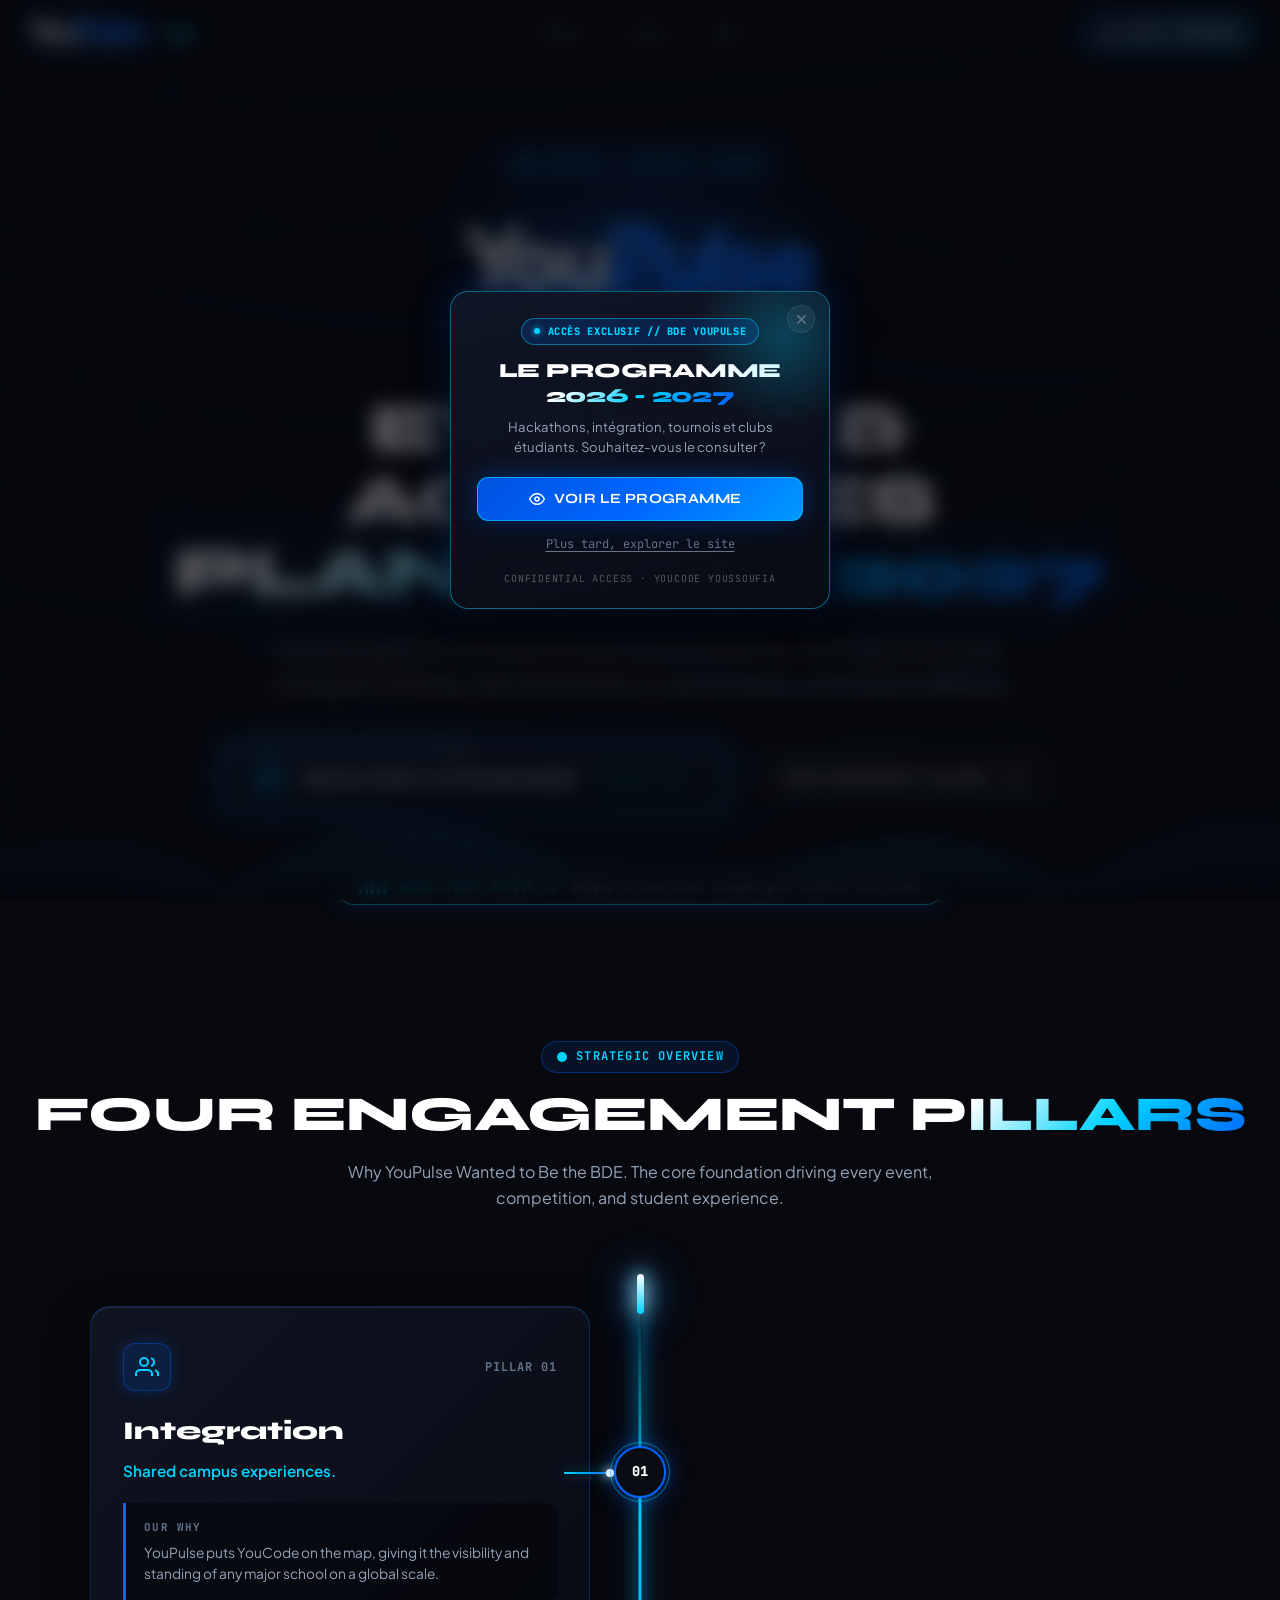
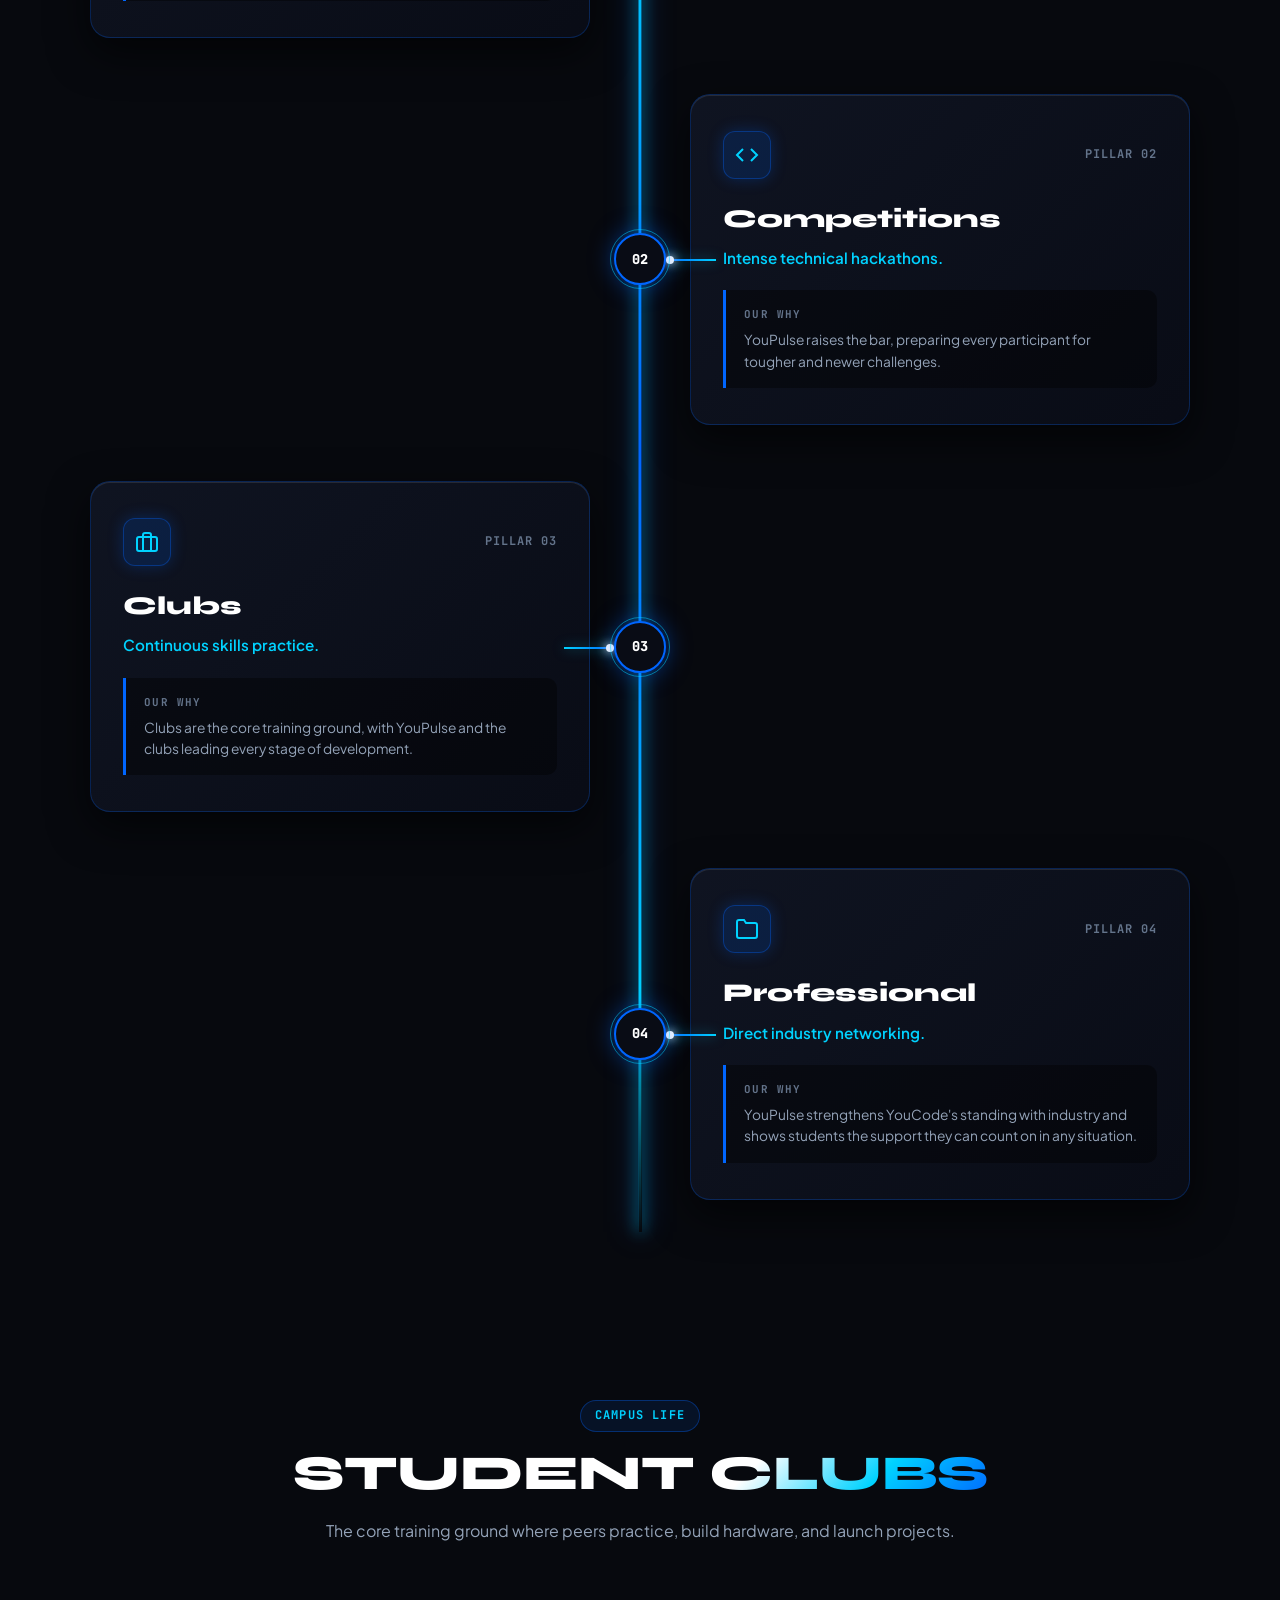
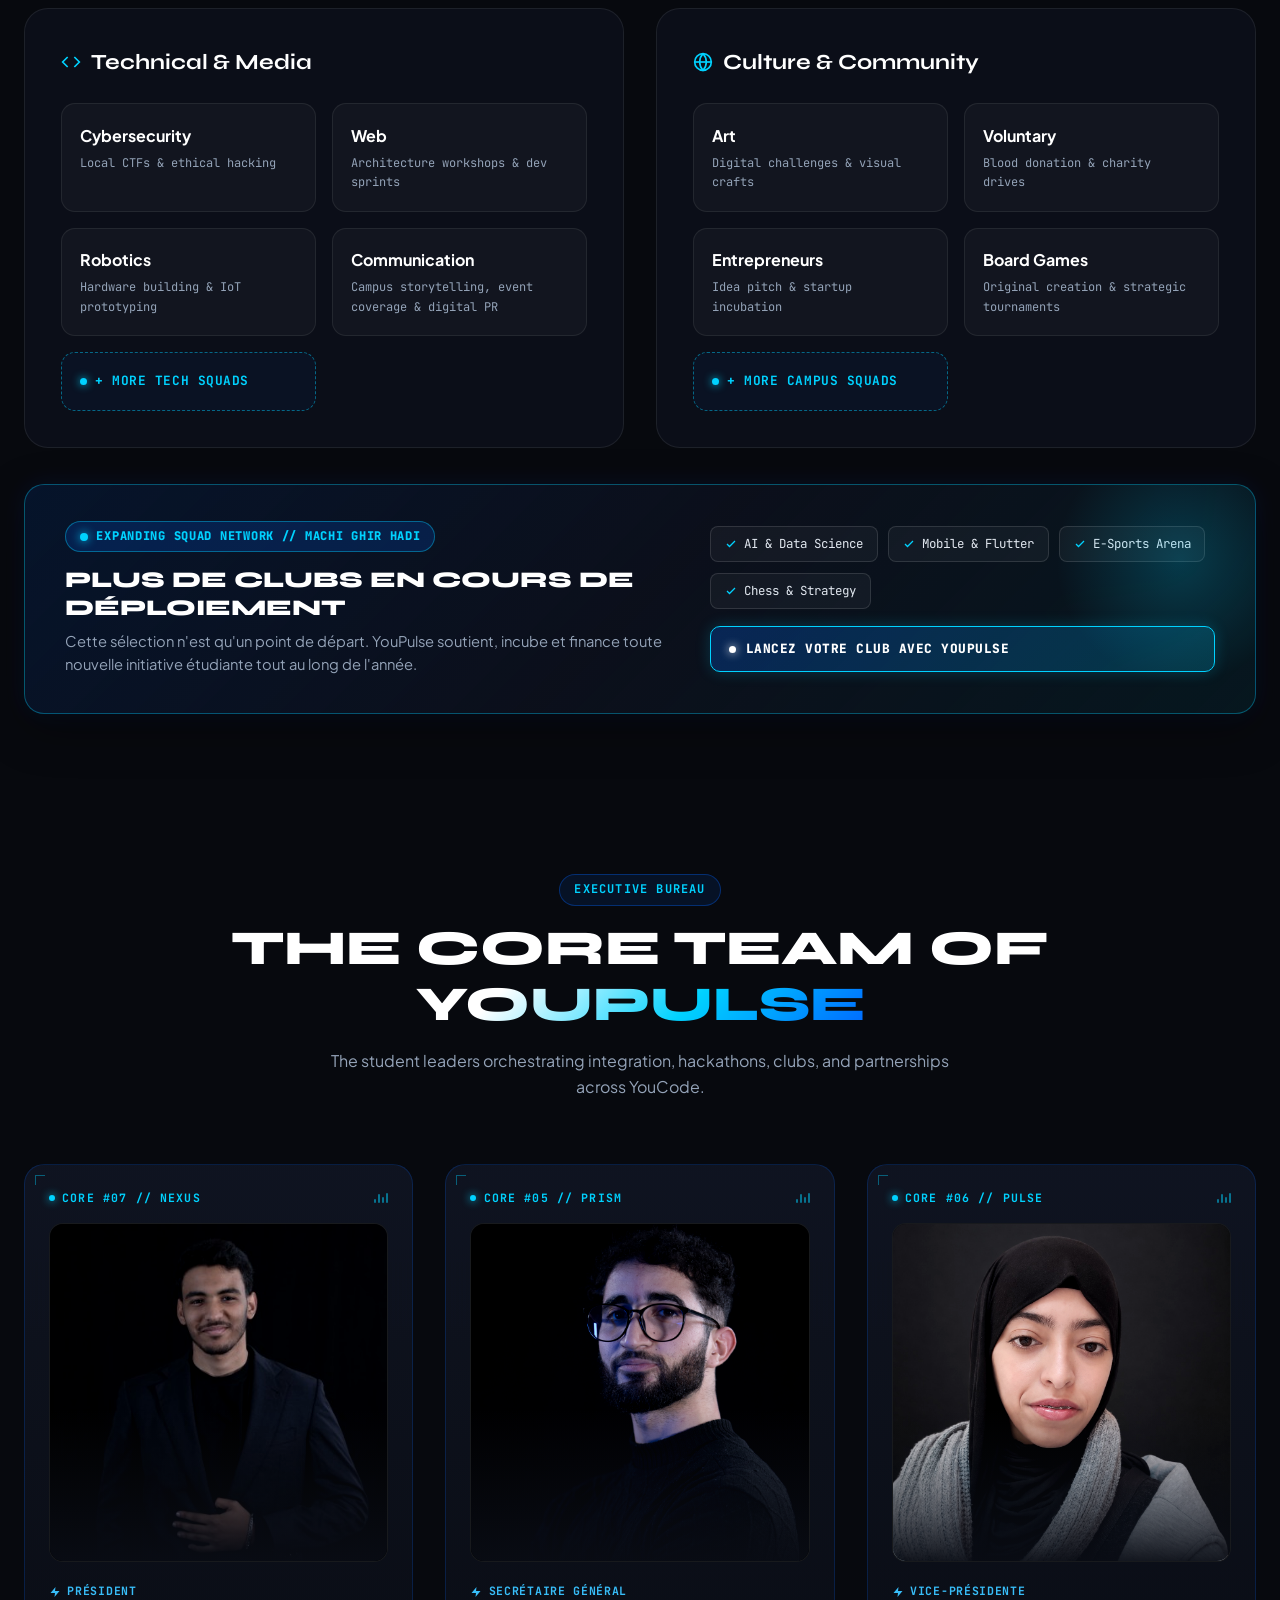
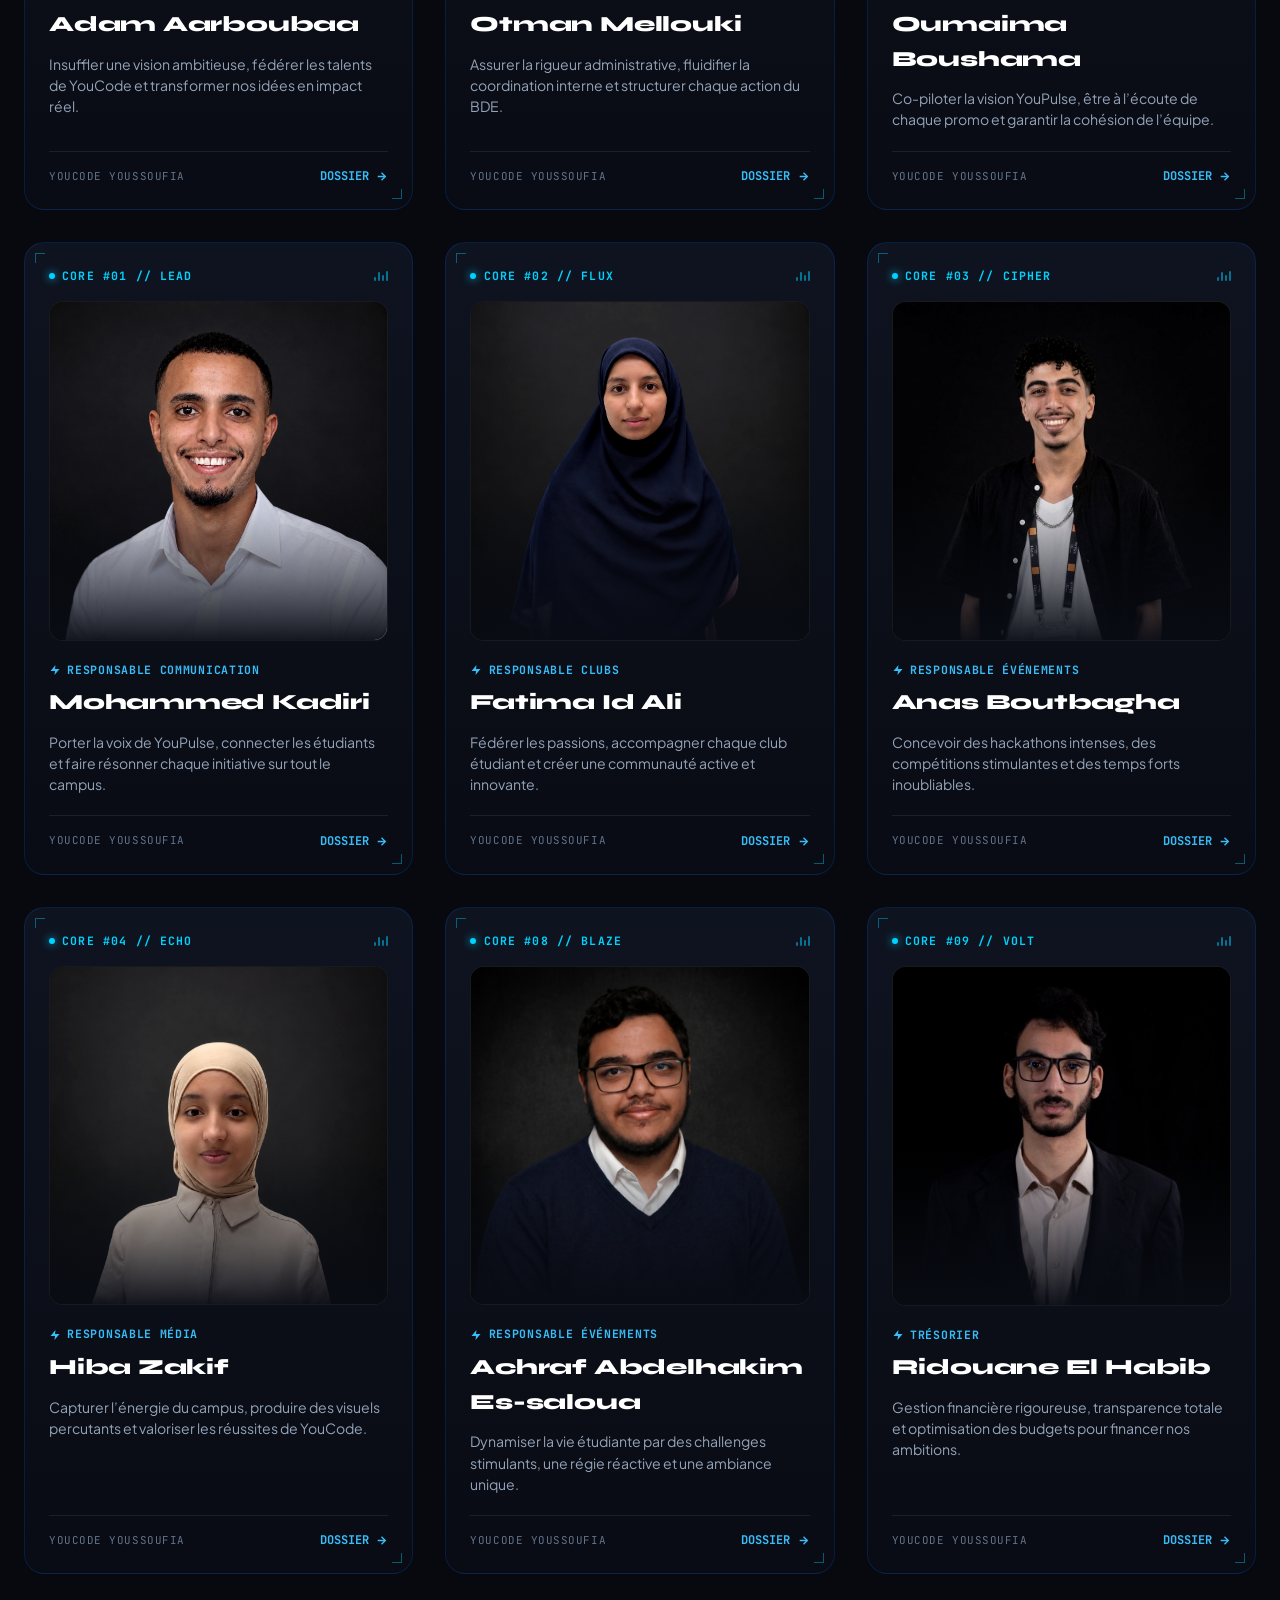
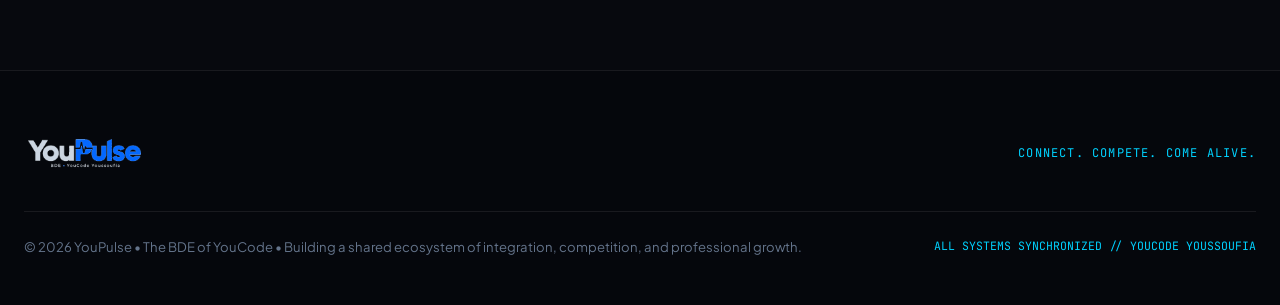
==== commit 5f639a61: "refactor: update club names and activities in index.html" ====
--- a/index.html
+++ b/index.html
@@ -315,8 +315,8 @@
                 <span class="club-activity">Hardware building &amp; IoT prototyping</span>
               </div>
               <div class="club-item-card">
-                <span class="club-name">Media</span>
-                <span class="club-activity">YouCode News, streaming &amp; photography</span>
+                <span class="club-name">Communication</span>
+                <span class="club-activity">Campus storytelling, event coverage &amp; digital PR</span>
               </div>
               <!-- Inline indicator: more clubs coming -->
               <div class="club-item-card club-more-inline-card">
@@ -324,7 +324,6 @@
                   <span class="more-card-pulse-dot"></span>
                   <span class="more-card-tag">+ MORE TECH SQUADS</span>
                 </div>
-                <span class="club-activity">AI &amp; Data, Mobile Dev, Cloud Computing</span>
               </div>
             </div>
           </div>
@@ -358,7 +357,6 @@
                   <span class="more-card-pulse-dot"></span>
                   <span class="more-card-tag">+ MORE CAMPUS SQUADS</span>
                 </div>
-                <span class="club-activity">E-Sports League, Chess, Cinema &amp; Debate</span>
               </div>
             </div>
           </div>
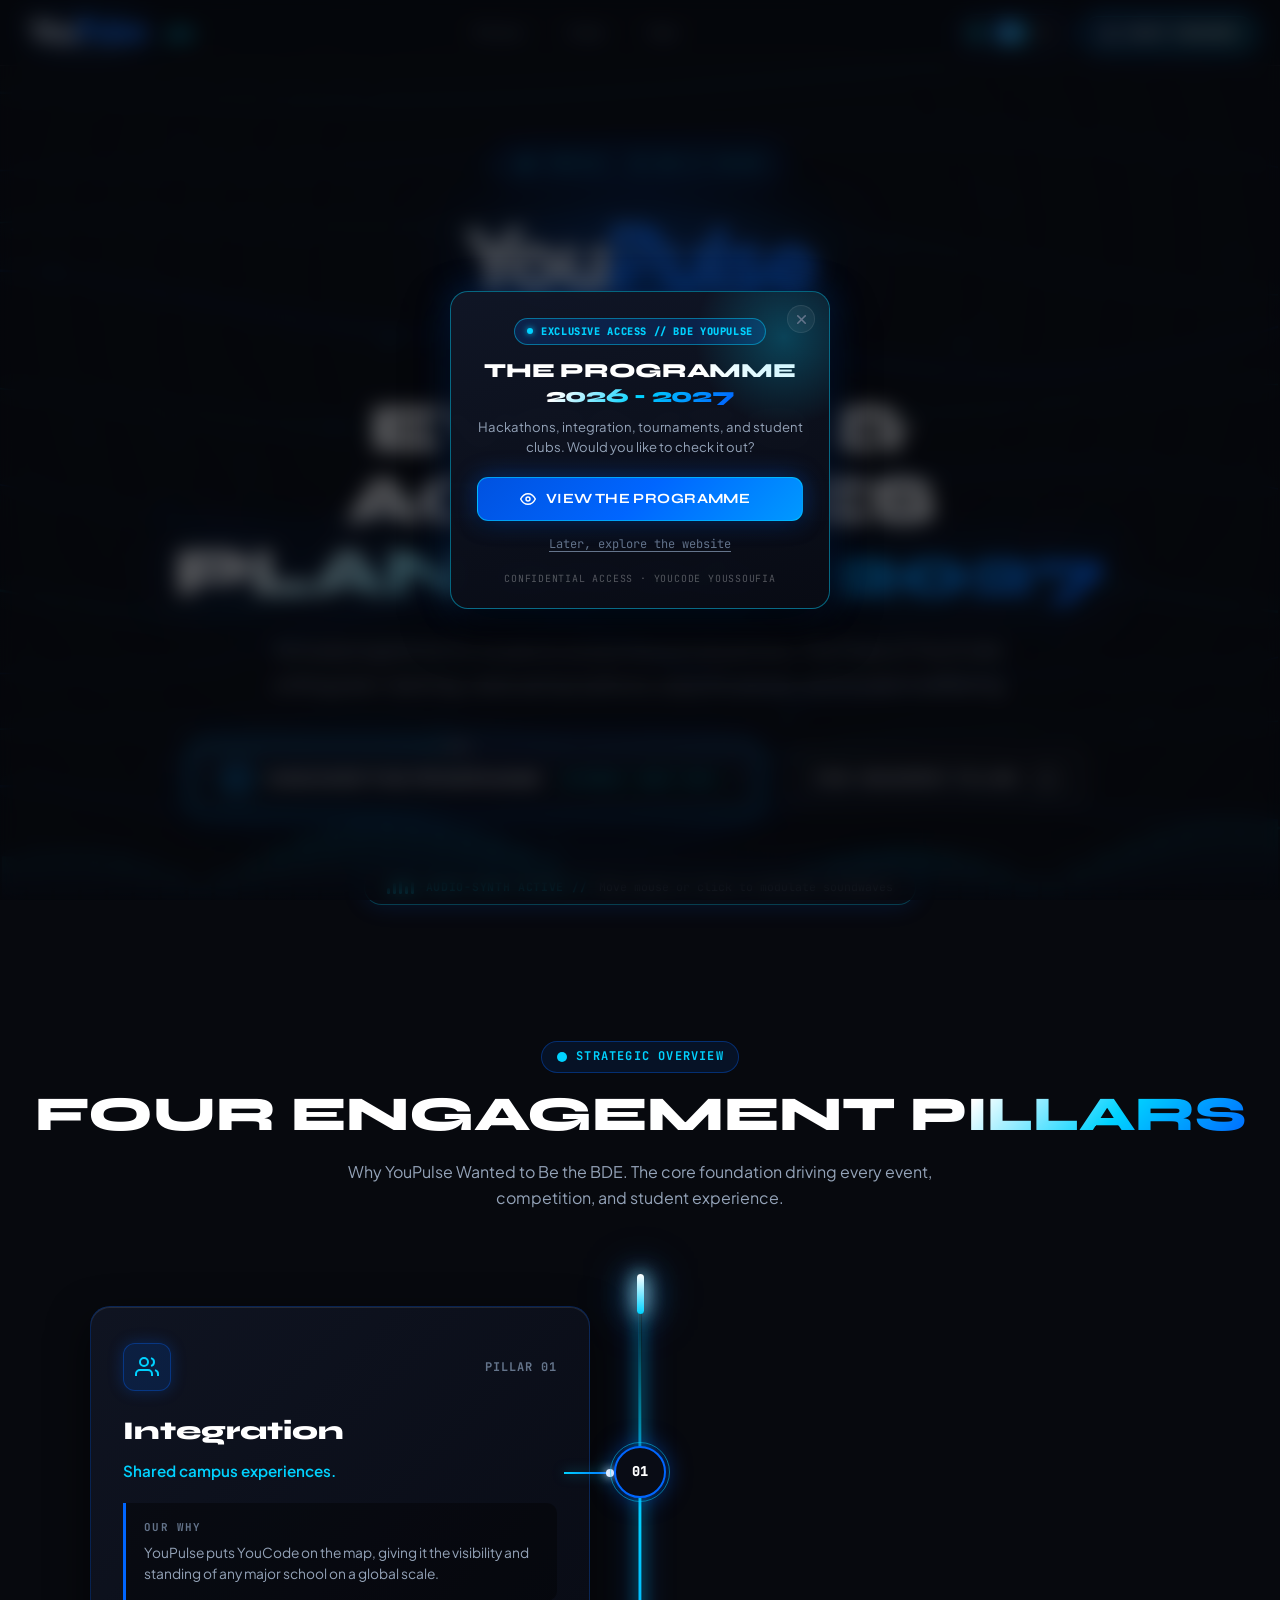
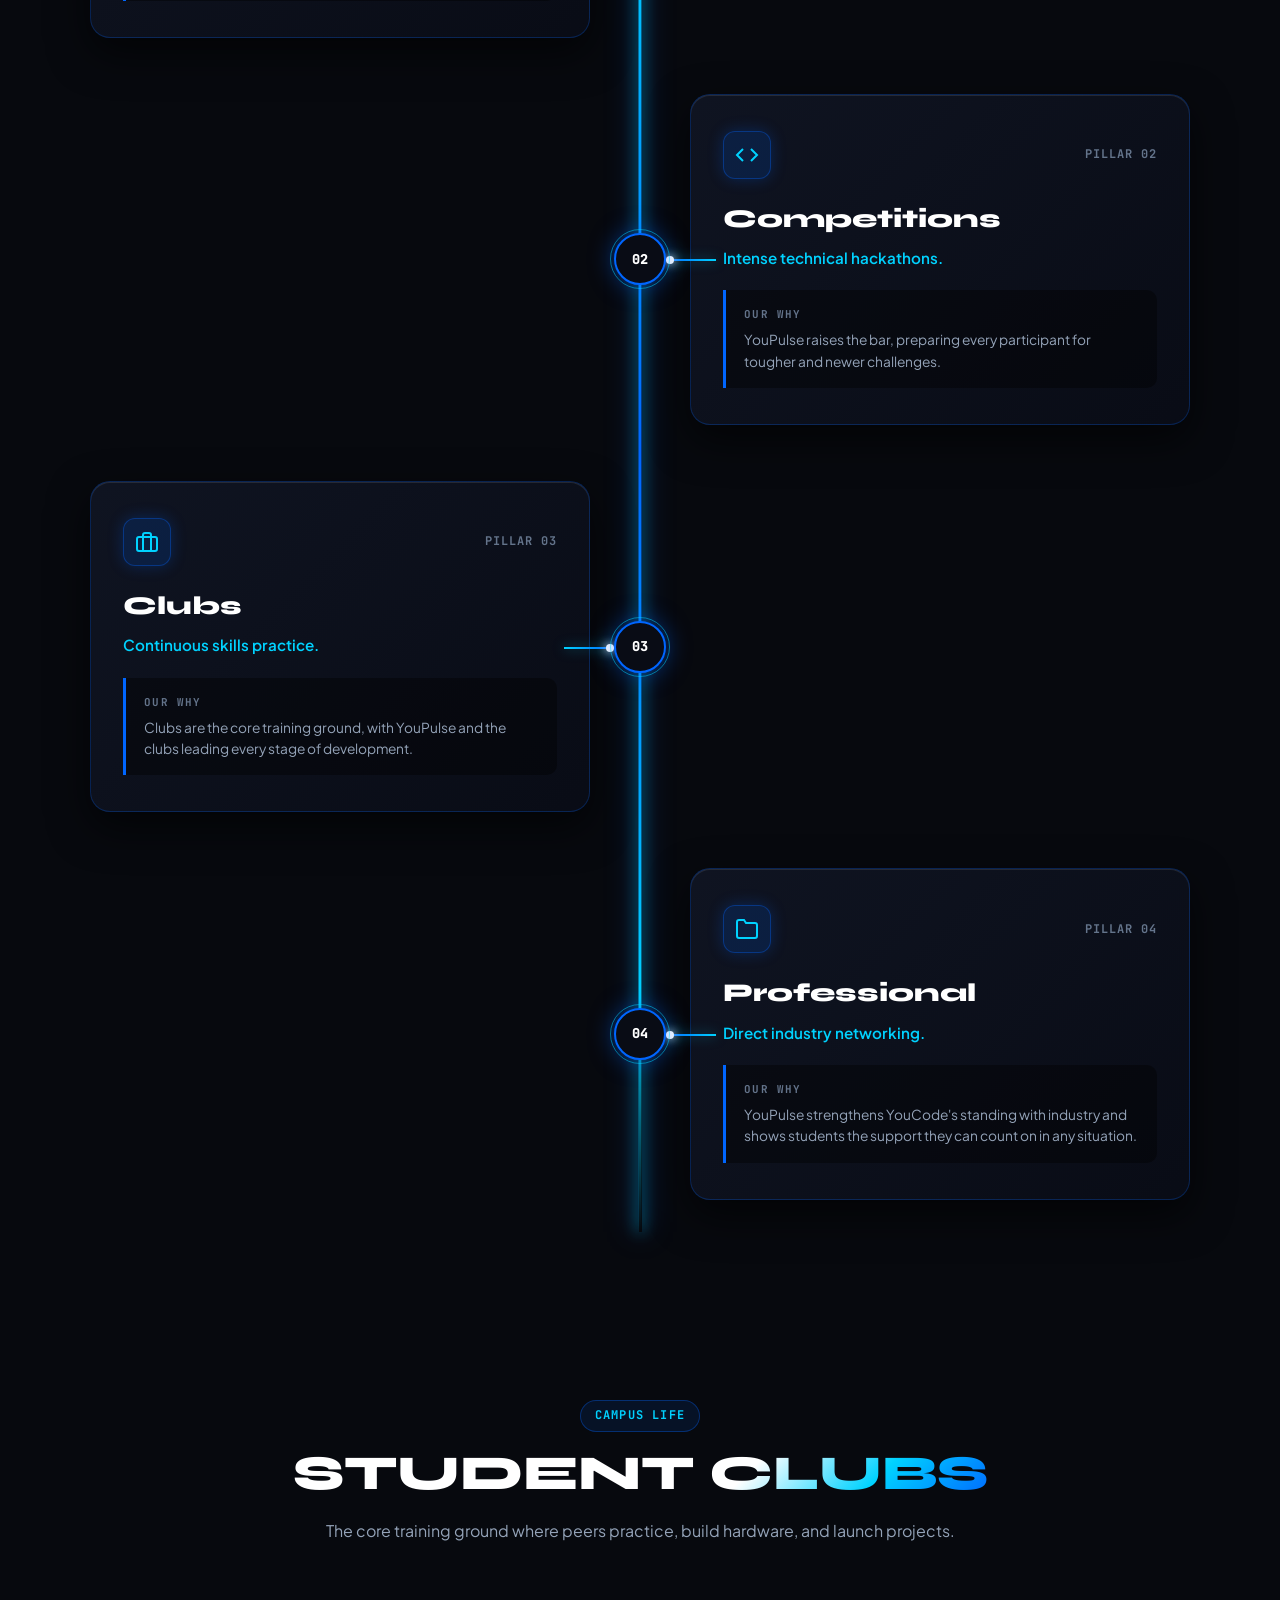
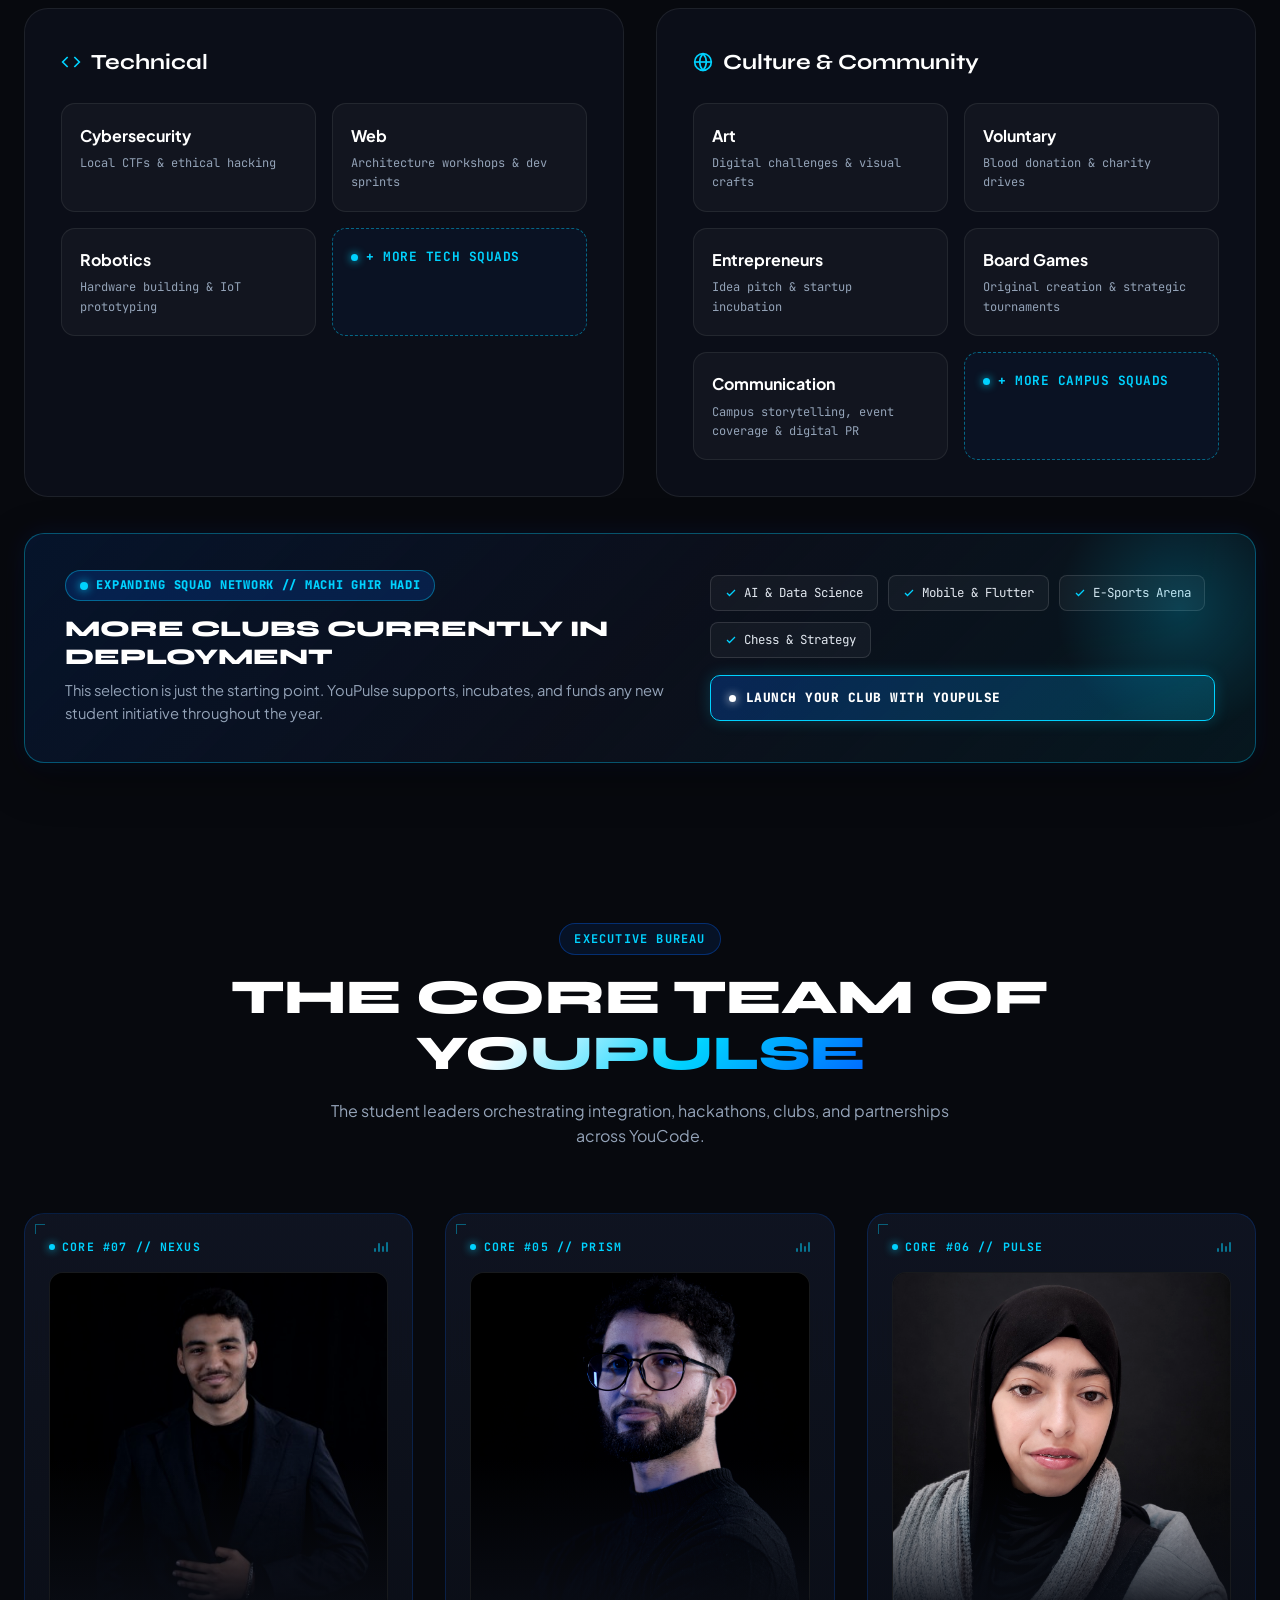
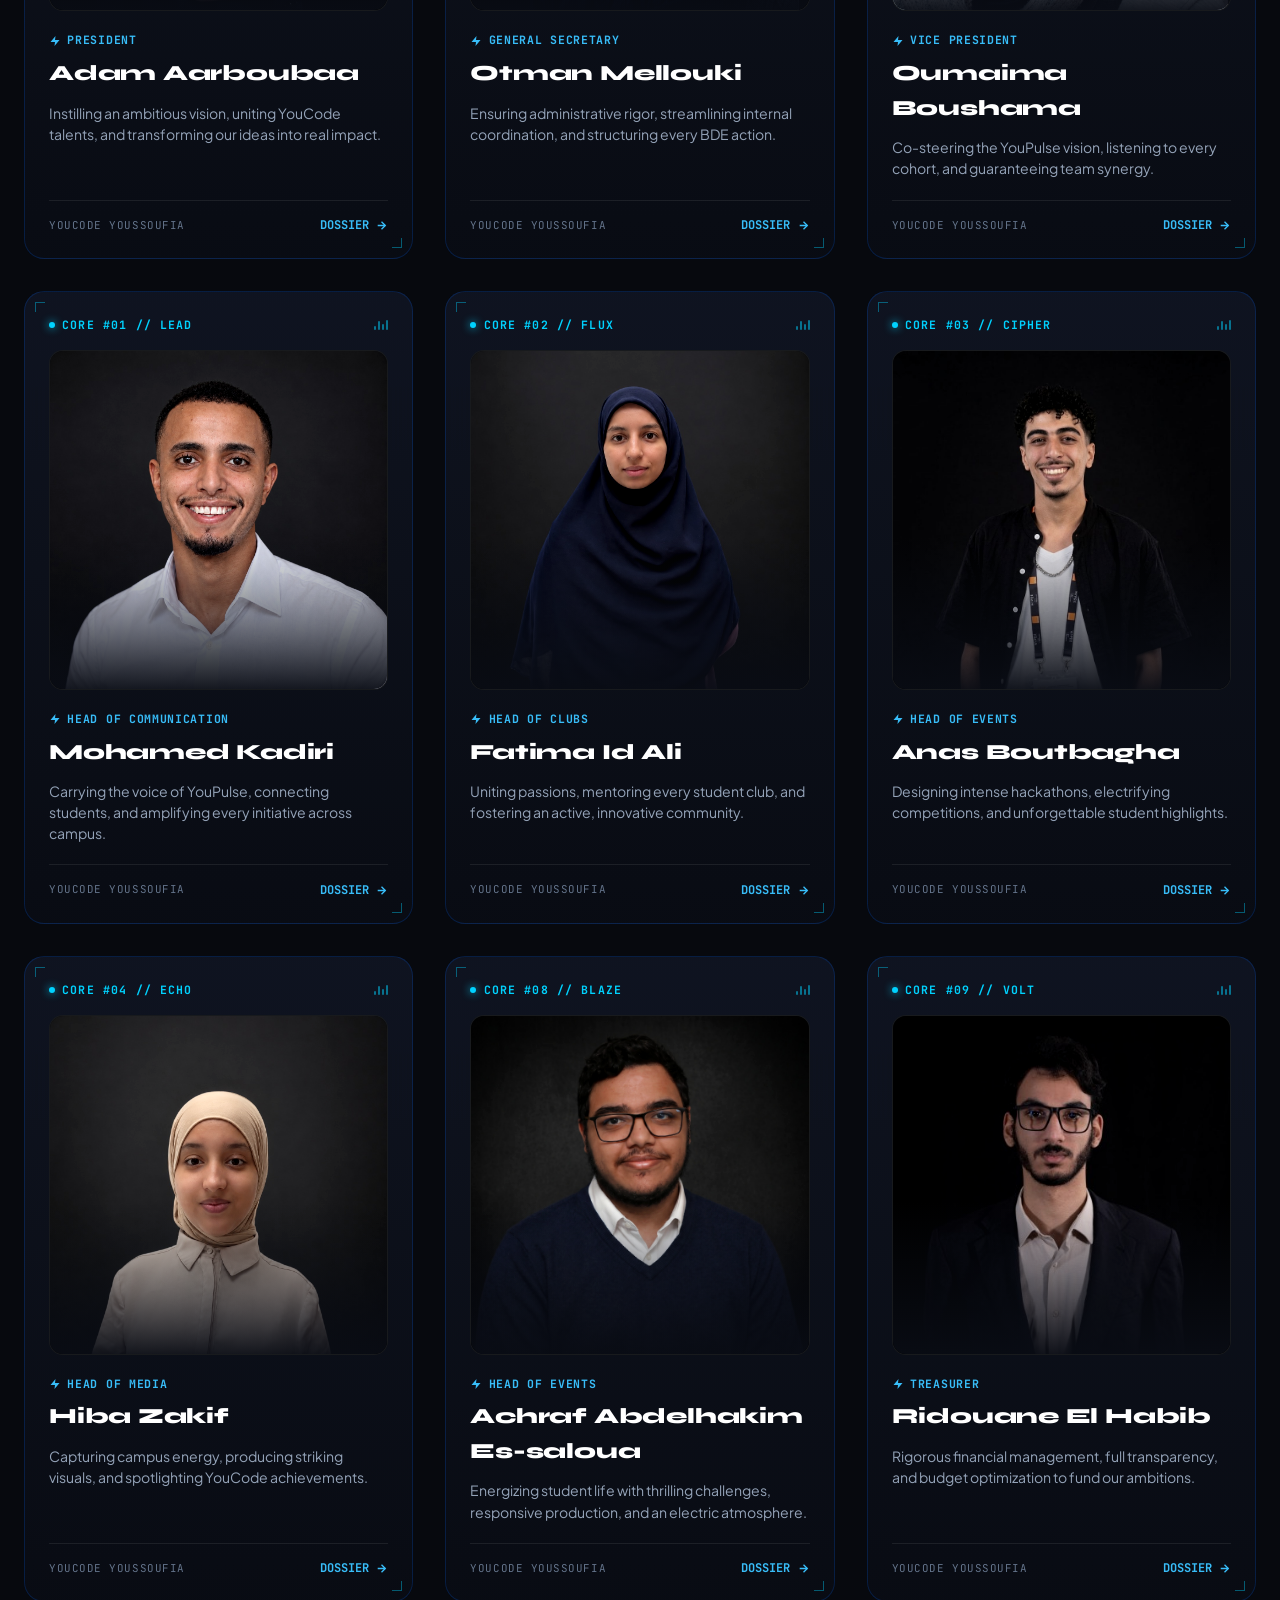
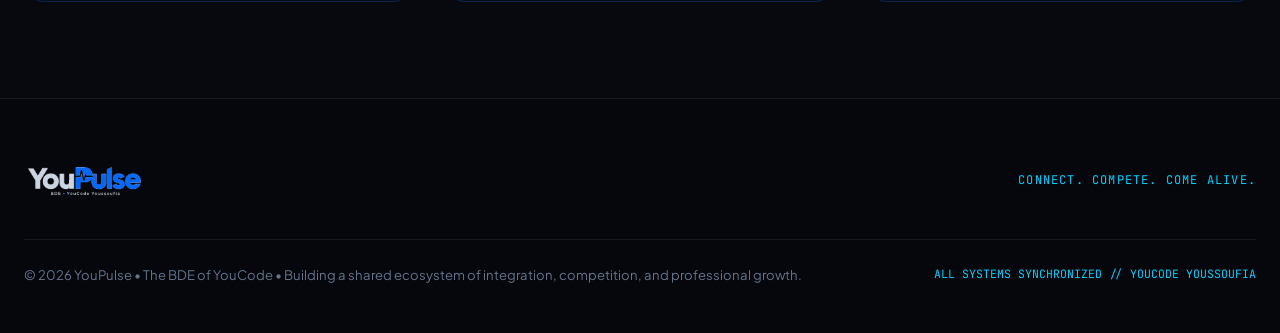
==== commit beb68e19: "feat: add cybernetic English/French language toggle switch and i18n support" ====
--- a/index.html
+++ b/index.html
@@ -3,7 +3,7 @@
 <head>
   <meta charset="UTF-8" />
   <meta name="viewport" content="width=device-width, initial-scale=1.0" />
-  <title>YouPulse // The BDE of YouCode - Events & Activities Plan</title>
+  <title>YouPulse</title>
   
   <meta name="description" content="YouPulse - The BDE of YouCode. Events & Activities Plan. Connect. Compete. Come Alive." />
   <link rel="icon" href="data:image/svg+xml,<svg xmlns=%22http://www.w3.org/2000/svg%22 viewBox=%220 0 100 100%22><circle cx=%2250%22 cy=%2250%22 r=%2245%22 fill=%22%230066ff%22/><path d=%22M20 50h18l7-20 10 40 7-20h18%22 stroke=%22%23fff%22 stroke-width=%228%22 fill=%22none%22 stroke-linecap=%22round%22 stroke-linejoin=%22round%22/></svg>">
@@ -45,16 +45,37 @@
 
         <!-- Nav Links -->
         <nav class="header-nav">
-          <a href="#pillars" class="nav-link">Pillars</a>
-          <a href="#clubs" class="nav-link">Clubs</a>
-          <a href="#team" class="nav-link">Team</a>
+          <a href="#pillars" class="nav-link" data-i18n="nav_pillars">Pillars</a>
+          <a href="#clubs" class="nav-link" data-i18n="nav_clubs">Clubs</a>
+          <a href="#team" class="nav-link" data-i18n="nav_team">Team</a>
         </nav>
 
-        <!-- Secret Program Teaser Button in Header (No emojis) -->
-        <button id="header-secret-cta" class="header-cta-secret" type="button">
-          <svg width="14" height="14" viewBox="0 0 24 24" fill="none" stroke="currentColor" stroke-width="2.5"><rect x="3" y="11" width="18" height="11" rx="2" ry="2"></rect><path d="M7 11V7a5 5 0 0 1 10 0v4"></path></svg>
-          <span>SECRET PROGRAMME</span>
-        </button>
+        <!-- Header Actions: Language Switcher + Secret CTA -->
+        <div class="header-actions">
+          
+          <!-- Futuristic Cybernetic Language Toggle Button (ENG <-> FR) -->
+          <button id="lang-switch-btn" class="lang-switch-btn" type="button" data-current-lang="en" aria-label="Changer la langue / Switch language" title="Changer la langue / Switch language">
+            <span class="lang-icon" aria-hidden="true">
+              <svg width="14" height="14" viewBox="0 0 24 24" fill="none" stroke="currentColor" stroke-width="2.2" stroke-linecap="round" stroke-linejoin="round">
+                <circle cx="12" cy="12" r="10"></circle>
+                <line x1="2" y1="12" x2="22" y2="12"></line>
+                <path d="M12 2a15.3 15.3 0 0 1 4 10 15.3 15.3 0 0 1-4 10 15.3 15.3 0 0 1-4-10 15.3 15.3 0 0 1 4-10z"></path>
+              </svg>
+            </span>
+            <span class="lang-pill-track">
+              <span class="lang-badge lang-en active" data-lang="en">EN</span>
+              <span class="lang-badge lang-fr" data-lang="fr">FR</span>
+              <span class="lang-sliding-indicator" aria-hidden="true"></span>
+            </span>
+          </button>
+
+          <!-- Secret Program Teaser Button in Header (No emojis) -->
+          <button id="header-secret-cta" class="header-cta-secret" type="button">
+            <svg width="14" height="14" viewBox="0 0 24 24" fill="none" stroke="currentColor" stroke-width="2.5"><rect x="3" y="11" width="18" height="11" rx="2" ry="2"></rect><path d="M7 11V7a5 5 0 0 1 10 0v4"></path></svg>
+            <span data-i18n="header_secret_cta">SECRET PROGRAMME</span>
+          </button>
+
+        </div>
 
       </div>
     </header>
@@ -72,7 +93,7 @@
             <span class="eq-bar"></span>
             <span class="eq-bar"></span>
           </div>
-          <span>YOUPULSE · THE BDE OF YOUCODE</span>
+          <span data-i18n="hero_campus_badge">YOUPULSE · THE BDE OF YOUCODE</span>
         </div>
 
         <!-- Big Official Logo Display with Ambient Glow -->
@@ -81,16 +102,16 @@
         </div>
 
         <!-- Official Tagline -->
-        <div class="hero-tagline-motto">CONNECT. COMPETE. COME ALIVE.</div>
+        <div class="hero-tagline-motto" data-i18n="hero_motto">CONNECT. COMPETE. COME ALIVE.</div>
 
         <!-- Hero Headline -->
-        <h1 class="hero-punchline">
+        <h1 class="hero-punchline" data-i18n-html="hero_headline">
           EVENTS & ACTIVITIES <br />
           <span class="gradient-blue">PLAN 2026 - 2027</span>
         </h1>
 
         <!-- Engaging Subtext from Slide 1 -->
-        <p class="hero-subtext">
+        <p class="hero-subtext" data-i18n="hero_subtext">
           Annual programme for students and professional partners. The Pulse of YouCode: uniting peer-learning, national hackathons, esports arenas, and student wellbeing.
         </p>
 
@@ -107,17 +128,17 @@
                   <path d="M7 11V7a5 5 0 0 1 10 0v4"></path>
                 </svg>
               </span>
-              <span class="btn-label-text">DÉCOUVRIR LE PROGRAMME</span>
+              <span class="btn-label-text" data-i18n="btn_discover_program">DÉCOUVRIR LE PROGRAMME</span>
               <span class="btn-status-pill">
                 <span class="status-live-dot"></span>
-                <span>NHAR TNIN</span>
+                <span data-i18n="btn_status_day">NHAR TNIN</span>
               </span>
             </span>
           </button>
 
           <!-- Secondary: Frosted Carbon High-Precision Link with Directional Beacon -->
           <a href="#pillars" class="btn-frosted-secondary">
-            <span class="btn-secondary-label">FOUR ENGAGEMENT PILLARS</span>
+            <span class="btn-secondary-label" data-i18n="btn_four_pillars">FOUR ENGAGEMENT PILLARS</span>
             <span class="btn-secondary-arrow" aria-hidden="true">
               <svg width="15" height="15" viewBox="0 0 24 24" fill="none" stroke="currentColor" stroke-width="2.2" stroke-linecap="round" stroke-linejoin="round">
                 <line x1="12" y1="5" x2="12" y2="19"></line>
@@ -137,8 +158,8 @@
             <span class="eq-bar"></span>
             <span class="eq-bar"></span>
           </div>
-          <span class="hud-hint-code">AUDIO-SYNTH ACTIVE //</span>
-          <span class="hud-hint-desc">Bougez la souris ou cliquez pour moduler les ondes</span>
+          <span class="hud-hint-code" data-i18n="hud_synth_active">AUDIO-SYNTH ACTIVE //</span>
+          <span class="hud-hint-desc" data-i18n="hud_synth_desc">Bougez la souris ou cliquez pour moduler les ondes</span>
         </div>
 
       </section>
@@ -149,10 +170,10 @@
         <div class="section-head">
           <span class="section-tag">
             <svg width="12" height="12" viewBox="0 0 24 24" fill="currentColor"><circle cx="12" cy="12" r="10"></circle></svg>
-            STRATEGIC OVERVIEW
+            <span data-i18n="pillars_tag">STRATEGIC OVERVIEW</span>
           </span>
-          <h2 class="section-heading">FOUR ENGAGEMENT <span>PILLARS</span></h2>
-          <p class="section-sub">
+          <h2 class="section-heading" data-i18n-html="pillars_heading">FOUR ENGAGEMENT <span>PILLARS</span></h2>
+          <p class="section-sub" data-i18n="pillars_sub">
             Why YouPulse Wanted to Be the BDE. The core foundation driving every event, competition, and student experience.
           </p>
         </div>
@@ -172,13 +193,13 @@
                 <div class="pillar-icon-box">
                   <svg width="24" height="24" viewBox="0 0 24 24" fill="none" stroke="currentColor" stroke-width="2"><path d="M17 21v-2a4 4 0 0 0-4-4H5a4 4 0 0 0-4 4v2"></path><circle cx="9" cy="7" r="4"></circle><path d="M23 21v-2a4 4 0 0 0-3-3.87"></path><path d="M16 3.13a4 4 0 0 1 0 7.75"></path></svg>
                 </div>
-                <span class="pillar-number">PILLAR 01</span>
-              </div>
-              <h3 class="pillar-title">Integration</h3>
-              <div class="pillar-tagline">Shared campus experiences.</div>
+                <span class="pillar-number" data-i18n="pillar_01_num">PILLAR 01</span>
+              </div>
+              <h3 class="pillar-title" data-i18n="pillar_01_title">Integration</h3>
+              <div class="pillar-tagline" data-i18n="pillar_01_tagline">Shared campus experiences.</div>
               <div class="pillar-why-box">
-                <div class="pillar-why-label">OUR WHY</div>
-                <p class="pillar-why-text">
+                <div class="pillar-why-label" data-i18n="pillar_why_label">OUR WHY</div>
+                <p class="pillar-why-text" data-i18n="pillar_01_why">
                   YouPulse puts YouCode on the map, giving it the visibility and standing of any major school on a global scale.
                 </p>
               </div>
@@ -208,13 +229,13 @@
                 <div class="pillar-icon-box">
                   <svg width="24" height="24" viewBox="0 0 24 24" fill="none" stroke="currentColor" stroke-width="2"><polyline points="16 18 22 12 16 6"></polyline><polyline points="8 6 2 12 8 18"></polyline></svg>
                 </div>
-                <span class="pillar-number">PILLAR 02</span>
-              </div>
-              <h3 class="pillar-title">Competitions</h3>
-              <div class="pillar-tagline">Intense technical hackathons.</div>
+                <span class="pillar-number" data-i18n="pillar_02_num">PILLAR 02</span>
+              </div>
+              <h3 class="pillar-title" data-i18n="pillar_02_title">Competitions</h3>
+              <div class="pillar-tagline" data-i18n="pillar_02_tagline">Intense technical hackathons.</div>
               <div class="pillar-why-box">
-                <div class="pillar-why-label">OUR WHY</div>
-                <p class="pillar-why-text">
+                <div class="pillar-why-label" data-i18n="pillar_why_label">OUR WHY</div>
+                <p class="pillar-why-text" data-i18n="pillar_02_why">
                   YouPulse raises the bar, preparing every participant for tougher and newer challenges.
                 </p>
               </div>
@@ -228,13 +249,13 @@
                 <div class="pillar-icon-box">
                   <svg width="24" height="24" viewBox="0 0 24 24" fill="none" stroke="currentColor" stroke-width="2"><rect x="2" y="7" width="20" height="14" rx="2" ry="2"></rect><path d="M16 21V5a2 2 0 0 0-2-2h-4a2 2 0 0 0-2 2v16"></path></svg>
                 </div>
-                <span class="pillar-number">PILLAR 03</span>
-              </div>
-              <h3 class="pillar-title">Clubs</h3>
-              <div class="pillar-tagline">Continuous skills practice.</div>
+                <span class="pillar-number" data-i18n="pillar_03_num">PILLAR 03</span>
+              </div>
+              <h3 class="pillar-title" data-i18n="pillar_03_title">Clubs</h3>
+              <div class="pillar-tagline" data-i18n="pillar_03_tagline">Continuous skills practice.</div>
               <div class="pillar-why-box">
-                <div class="pillar-why-label">OUR WHY</div>
-                <p class="pillar-why-text">
+                <div class="pillar-why-label" data-i18n="pillar_why_label">OUR WHY</div>
+                <p class="pillar-why-text" data-i18n="pillar_03_why">
                   Clubs are the core training ground, with YouPulse and the clubs leading every stage of development.
                 </p>
               </div>
@@ -264,13 +285,13 @@
                 <div class="pillar-icon-box">
                   <svg width="24" height="24" viewBox="0 0 24 24" fill="none" stroke="currentColor" stroke-width="2"><path d="M22 19a2 2 0 0 1-2 2H4a2 2 0 0 1-2-2V5a2 2 0 0 1 2-2h5l2 3h9a2 2 0 0 1 2 2z"></path></svg>
                 </div>
-                <span class="pillar-number">PILLAR 04</span>
-              </div>
-              <h3 class="pillar-title">Professional</h3>
-              <div class="pillar-tagline">Direct industry networking.</div>
+                <span class="pillar-number" data-i18n="pillar_04_num">PILLAR 04</span>
+              </div>
+              <h3 class="pillar-title" data-i18n="pillar_04_title">Professional</h3>
+              <div class="pillar-tagline" data-i18n="pillar_04_tagline">Direct industry networking.</div>
               <div class="pillar-why-box">
-                <div class="pillar-why-label">OUR WHY</div>
-                <p class="pillar-why-text">
+                <div class="pillar-why-label" data-i18n="pillar_why_label">OUR WHY</div>
+                <p class="pillar-why-text" data-i18n="pillar_04_why">
                   YouPulse strengthens YouCode's standing with industry and shows students the support they can count on in any situation.
                 </p>
               </div>
@@ -286,9 +307,9 @@
       <section id="clubs" class="clubs-section">
         
         <div class="section-head">
-          <span class="section-tag">CAMPUS LIFE</span>
-          <h2 class="section-heading">STUDENT <span>CLUBS</span></h2>
-          <p class="section-sub">
+          <span class="section-tag" data-i18n="clubs_tag">CAMPUS LIFE</span>
+          <h2 class="section-heading" data-i18n-html="clubs_heading">STUDENT <span>CLUBS</span></h2>
+          <p class="section-sub" data-i18n="clubs_sub">
             The core training ground where peers practice, build hardware, and launch projects.
           </p>
         </div>
@@ -299,30 +320,27 @@
           <div class="club-category-col">
             <h3 class="club-col-title">
               <svg width="20" height="20" viewBox="0 0 24 24" fill="none" stroke="currentColor" stroke-width="2"><polyline points="16 18 22 12 16 6"></polyline><polyline points="8 6 2 12 8 18"></polyline></svg>
-              Technical &amp; Media
+              <span data-i18n="clubs_col_tech">Technical</span>
             </h3>
             <div class="clubs-subgrid">
               <div class="club-item-card">
-                <span class="club-name">Cybersecurity</span>
-                <span class="club-activity">Local CTFs &amp; ethical hacking</span>
-              </div>
-              <div class="club-item-card">
-                <span class="club-name">Web</span>
-                <span class="club-activity">Architecture workshops &amp; dev sprints</span>
-              </div>
-              <div class="club-item-card">
-                <span class="club-name">Robotics</span>
-                <span class="club-activity">Hardware building &amp; IoT prototyping</span>
-              </div>
-              <div class="club-item-card">
-                <span class="club-name">Communication</span>
-                <span class="club-activity">Campus storytelling, event coverage &amp; digital PR</span>
-              </div>
+                <span class="club-name" data-i18n="club_cyber_name">Cybersecurity</span>
+                <span class="club-activity" data-i18n="club_cyber_activity">Local CTFs &amp; ethical hacking</span>
+              </div>
+              <div class="club-item-card">
+                <span class="club-name" data-i18n="club_web_name">Web</span>
+                <span class="club-activity" data-i18n="club_web_activity">Architecture workshops &amp; dev sprints</span>
+              </div>
+              <div class="club-item-card">
+                <span class="club-name" data-i18n="club_robotics_name">Robotics</span>
+                <span class="club-activity" data-i18n="club_robotics_activity">Hardware building &amp; IoT prototyping</span>
+              </div>
+              
               <!-- Inline indicator: more clubs coming -->
               <div class="club-item-card club-more-inline-card">
                 <div class="more-card-beacon-wrap">
                   <span class="more-card-pulse-dot"></span>
-                  <span class="more-card-tag">+ MORE TECH SQUADS</span>
+                  <span class="more-card-tag" data-i18n="club_more_tech">+ MORE TECH SQUADS</span>
                 </div>
               </div>
             </div>
@@ -332,30 +350,34 @@
           <div class="club-category-col">
             <h3 class="club-col-title">
               <svg width="20" height="20" viewBox="0 0 24 24" fill="none" stroke="currentColor" stroke-width="2"><circle cx="12" cy="12" r="10"></circle><path d="M12 2a14.5 14.5 0 0 0 0 20 14.5 14.5 0 0 0 0-20"></path><path d="M2 12h20"></path></svg>
-              Culture &amp; Community
+              <span data-i18n="clubs_col_culture">Culture &amp; Community</span>
             </h3>
             <div class="clubs-subgrid">
               <div class="club-item-card">
-                <span class="club-name">Art</span>
-                <span class="club-activity">Digital challenges &amp; visual crafts</span>
-              </div>
-              <div class="club-item-card">
-                <span class="club-name">Voluntary</span>
-                <span class="club-activity">Blood donation &amp; charity drives</span>
-              </div>
-              <div class="club-item-card">
-                <span class="club-name">Entrepreneurs</span>
-                <span class="club-activity">Idea pitch &amp; startup incubation</span>
-              </div>
-              <div class="club-item-card">
-                <span class="club-name">Board Games</span>
-                <span class="club-activity">Original creation &amp; strategic tournaments</span>
+                <span class="club-name" data-i18n="club_art_name">Art</span>
+                <span class="club-activity" data-i18n="club_art_activity">Digital challenges &amp; visual crafts</span>
+              </div>
+              <div class="club-item-card">
+                <span class="club-name" data-i18n="club_voluntary_name">Voluntary</span>
+                <span class="club-activity" data-i18n="club_voluntary_activity">Blood donation &amp; charity drives</span>
+              </div>
+              <div class="club-item-card">
+                <span class="club-name" data-i18n="club_entrepreneurs_name">Entrepreneurs</span>
+                <span class="club-activity" data-i18n="club_entrepreneurs_activity">Idea pitch &amp; startup incubation</span>
+              </div>
+              <div class="club-item-card">
+                <span class="club-name" data-i18n="club_boardgames_name">Board Games</span>
+                <span class="club-activity" data-i18n="club_boardgames_activity">Original creation &amp; strategic tournaments</span>
+              </div>
+              <div class="club-item-card">
+                <span class="club-name" data-i18n="club_comm_name">Communication</span>
+                <span class="club-activity" data-i18n="club_comm_activity">Campus storytelling, event coverage &amp; digital PR</span>
               </div>
               <!-- Inline indicator: more clubs coming -->
               <div class="club-item-card club-more-inline-card">
                 <div class="more-card-beacon-wrap">
                   <span class="more-card-pulse-dot"></span>
-                  <span class="more-card-tag">+ MORE CAMPUS SQUADS</span>
+                  <span class="more-card-tag" data-i18n="club_more_campus">+ MORE CAMPUS SQUADS</span>
                 </div>
               </div>
             </div>
@@ -370,12 +392,12 @@
           <div class="expansion-left">
             <div class="expansion-status-pill">
               <span class="expansion-beacon"></span>
-              <span class="expansion-pill-text">EXPANDING SQUAD NETWORK // MACHI GHIR HADI</span>
-            </div>
-            <h3 class="expansion-title">
+              <span class="expansion-pill-text" data-i18n="expansion_pill">EXPANDING SQUAD NETWORK // MACHI GHIR HADI</span>
+            </div>
+            <h3 class="expansion-title" data-i18n="expansion_title">
               PLUS DE CLUBS EN COURS DE DÉPLOIEMENT
             </h3>
-            <p class="expansion-desc">
+            <p class="expansion-desc" data-i18n="expansion_desc">
               Cette sélection n'est qu'un point de départ. YouPulse soutient, incube et finance toute nouvelle initiative étudiante tout au long de l'année.
             </p>
           </div>
@@ -383,23 +405,23 @@
           <div class="expansion-tags">
             <span class="expansion-chip">
               <svg width="12" height="12" viewBox="0 0 24 24" fill="none" stroke="currentColor" stroke-width="2.5"><polyline points="20 6 9 17 4 12"></polyline></svg>
-              AI &amp; Data Science
+              <span data-i18n="expansion_chip_ai">AI &amp; Data Science</span>
             </span>
             <span class="expansion-chip">
               <svg width="12" height="12" viewBox="0 0 24 24" fill="none" stroke="currentColor" stroke-width="2.5"><polyline points="20 6 9 17 4 12"></polyline></svg>
-              Mobile &amp; Flutter
+              <span data-i18n="expansion_chip_mobile">Mobile &amp; Flutter</span>
             </span>
             <span class="expansion-chip">
               <svg width="12" height="12" viewBox="0 0 24 24" fill="none" stroke="currentColor" stroke-width="2.5"><polyline points="20 6 9 17 4 12"></polyline></svg>
-              E-Sports Arena
+              <span data-i18n="expansion_chip_esports">E-Sports Arena</span>
             </span>
             <span class="expansion-chip">
               <svg width="12" height="12" viewBox="0 0 24 24" fill="none" stroke="currentColor" stroke-width="2.5"><polyline points="20 6 9 17 4 12"></polyline></svg>
-              Chess &amp; Strategy
+              <span data-i18n="expansion_chip_chess">Chess &amp; Strategy</span>
             </span>
             <div class="expansion-cta-box">
               <span class="pulse-spark"></span>
-              <span>LANCEZ VOTRE CLUB AVEC YOUPULSE</span>
+              <span data-i18n="expansion_cta_text">LANCEZ VOTRE CLUB AVEC YOUPULSE</span>
             </div>
           </div>
 
@@ -411,9 +433,9 @@
       <section id="team" class="members-section">
         
         <div class="section-head">
-          <span class="section-tag">EXECUTIVE BUREAU</span>
-          <h2 class="section-heading">THE CORE TEAM OF <span>YOUPULSE</span></h2>
-          <p class="section-sub">
+          <span class="section-tag" data-i18n="team_tag">EXECUTIVE BUREAU</span>
+          <h2 class="section-heading" data-i18n-html="team_heading">THE CORE TEAM OF <span>YOUPULSE</span></h2>
+          <p class="section-sub" data-i18n="team_sub">
             The student leaders orchestrating integration, hackathons, clubs, and partnerships across YouCode.
           </p>
         </div>
@@ -442,15 +464,15 @@
         <div class="welcome-badge-row">
           <div class="welcome-live-pill">
             <span class="welcome-live-dot"></span>
-            <span>ACCÈS EXCLUSIF // BDE YOUPULSE</span>
-          </div>
-        </div>
-
-        <h3 class="welcome-title">
+            <span data-i18n="welcome_pill">ACCÈS EXCLUSIF // BDE YOUPULSE</span>
+          </div>
+        </div>
+
+        <h3 class="welcome-title" data-i18n-html="welcome_title">
           LE PROGRAMME <span class="gradient-blue">2026 - 2027</span>
         </h3>
 
-        <p class="welcome-desc">
+        <p class="welcome-desc" data-i18n="welcome_desc">
           Hackathons, intégration, tournois et clubs étudiants. Souhaitez-vous le consulter ?
         </p>
 
@@ -460,16 +482,16 @@
               <path d="M1 12s4-8 11-8 11 8 11 8-4 8-11 8-11-8-11-8z"></path>
               <circle cx="12" cy="12" r="3"></circle>
             </svg>
-            <span>VOIR LE PROGRAMME</span>
+            <span data-i18n="welcome_btn_view">VOIR LE PROGRAMME</span>
             <span class="welcome-btn-glow"></span>
           </button>
 
-          <button id="btn-welcome-skip" class="welcome-btn-secondary" type="button">
+          <button id="btn-welcome-skip" class="welcome-btn-secondary" type="button" data-i18n="welcome_btn_skip">
             Plus tard, explorer le site
           </button>
         </div>
 
-        <div class="welcome-footer-tag">
+        <div class="welcome-footer-tag" data-i18n="welcome_footer">
           CONFIDENTIAL ACCESS · YOUCODE YOUSSOUFIA
         </div>
 
@@ -495,23 +517,23 @@
 
         <!-- Time Only Section (Countdown to Monday) -->
         <div class="time-only-container">
-          <div class="time-embargo-label">OUVERTURE OFFICIELLE DANS (NHAR TNIN)</div>
+          <div class="time-embargo-label" data-i18n="hamster_embargo">OUVERTURE OFFICIELLE DANS (NHAR TNIN)</div>
           <div class="countdown-digits-grid">
             <div class="digit-box">
               <span class="digit-num" id="count-days">00</span>
-              <span class="digit-lbl">Days</span>
+              <span class="digit-lbl" data-i18n="count_days">Days</span>
             </div>
             <div class="digit-box">
               <span class="digit-num" id="count-hours">00</span>
-              <span class="digit-lbl">Hours</span>
+              <span class="digit-lbl" data-i18n="count_hours">Hours</span>
             </div>
             <div class="digit-box">
               <span class="digit-num" id="count-mins">00</span>
-              <span class="digit-lbl">Minutes</span>
+              <span class="digit-lbl" data-i18n="count_mins">Minutes</span>
             </div>
             <div class="digit-box">
               <span class="digit-num" id="count-secs">00</span>
-              <span class="digit-lbl">Seconds</span>
+              <span class="digit-lbl" data-i18n="count_secs">Seconds</span>
             </div>
           </div>
         </div>
@@ -524,13 +546,13 @@
       <div class="footer-inner">
         <div class="footer-top-row">
           <img src="assets/images/logo_dark.png" alt="YouPulse BDE YouCode" class="footer-logo" />
-          <div class="footer-motto-tag">CONNECT. COMPETE. COME ALIVE.</div>
+          <div class="footer-motto-tag" data-i18n="footer_motto">CONNECT. COMPETE. COME ALIVE.</div>
         </div>
         <div class="footer-bottom-row">
-          <p class="footer-credits">
+          <p class="footer-credits" data-i18n="footer_credits">
             © 2026 YouPulse • The BDE of YouCode • Building a shared ecosystem of integration, competition, and professional growth.
           </p>
-          <span style="font-family: var(--font-mono); font-size: 0.72rem; color: var(--blue-glow);">
+          <span data-i18n="footer_sync" style="font-family: var(--font-mono); font-size: 0.72rem; color: var(--blue-glow);">
             ALL SYSTEMS SYNCHRONIZED // YOUCODE YOUSSOUFIA
           </span>
         </div>
--- a/style.css
+++ b/style.css
@@ -212,6 +212,127 @@
   background: rgba(255, 255, 255, 0.05);
 }
 
+.header-actions {
+  display: flex;
+  align-items: center;
+  gap: 0.85rem;
+}
+
+/* ==========================================================================
+   CYBERNETIC LANGUAGE TOGGLE SWITCH (ENG <-> FR)
+   ========================================================================== */
+.lang-switch-btn {
+  position: relative;
+  display: inline-flex;
+  align-items: center;
+  gap: 0.5rem;
+  background: rgba(12, 16, 26, 0.85);
+  border: 1px solid rgba(0, 102, 255, 0.35);
+  padding: 0.28rem 0.45rem 0.28rem 0.65rem;
+  border-radius: 999px;
+  cursor: pointer;
+  outline: none;
+  backdrop-filter: blur(14px);
+  -webkit-backdrop-filter: blur(14px);
+  transition: all 0.25s var(--ease-spring);
+  user-select: none;
+  box-shadow: 0 0 14px rgba(0, 102, 255, 0.15);
+}
+
+.lang-switch-btn:hover {
+  border-color: var(--blue-glow);
+  box-shadow: 0 0 22px rgba(0, 210, 255, 0.35);
+  transform: translateY(-1px);
+}
+
+.lang-switch-btn:active {
+  transform: translateY(1px) scale(0.98);
+}
+
+.lang-switch-btn:focus-visible {
+  outline: 2px solid var(--blue-glow);
+  outline-offset: 2px;
+}
+
+.lang-icon {
+  display: flex;
+  align-items: center;
+  color: var(--blue-glow);
+  filter: drop-shadow(0 0 6px rgba(0, 210, 255, 0.6));
+  transition: transform 0.3s var(--ease-spring);
+}
+
+.lang-switch-btn:hover .lang-icon {
+  transform: rotate(20deg);
+}
+
+.lang-pill-track {
+  position: relative;
+  display: flex;
+  align-items: center;
+  background: rgba(4, 6, 12, 0.7);
+  border-radius: 999px;
+  padding: 2px;
+  border: 1px solid rgba(255, 255, 255, 0.08);
+}
+
+.lang-badge {
+  position: relative;
+  z-index: 2;
+  font-family: var(--font-mono);
+  font-size: 0.7rem;
+  font-weight: 700;
+  letter-spacing: 0.06em;
+  padding: 0.18rem 0.52rem;
+  color: var(--text-secondary);
+  transition: color 0.25s ease;
+  min-width: 26px;
+  text-align: center;
+  cursor: pointer;
+}
+
+.lang-badge.active {
+  color: #ffffff;
+  text-shadow: 0 0 8px rgba(255, 255, 255, 0.65);
+}
+
+.lang-sliding-indicator {
+  position: absolute;
+  top: 2px;
+  bottom: 2px;
+  left: 2px;
+  width: calc(50% - 2px);
+  background: linear-gradient(135deg, var(--blue-primary), var(--blue-glow));
+  border-radius: 999px;
+  box-shadow: 0 0 12px rgba(0, 210, 255, 0.55);
+  transition: transform 0.28s cubic-bezier(0.34, 1.56, 0.64, 1);
+  z-index: 1;
+}
+
+.lang-switch-btn[data-current-lang="en"] .lang-sliding-indicator {
+  transform: translateX(0%);
+}
+
+.lang-switch-btn[data-current-lang="fr"] .lang-sliding-indicator {
+  transform: translateX(100%);
+}
+
+/* Subtle Micro-fade Transition during Language Switch */
+.lang-fade-transition {
+  animation: langFadePulse 0.35s ease-out;
+}
+
+@keyframes langFadePulse {
+  0% {
+    opacity: 0.6;
+    transform: translateY(2px);
+  }
+  100% {
+    opacity: 1;
+    transform: translateY(0);
+  }
+}
+
 .header-cta-secret {
   position: relative;
   display: inline-flex;
@@ -1914,6 +2035,9 @@
   .header-nav {
     display: none;
   }
+  .header-actions {
+    gap: 0.5rem;
+  }
   .clubs-subgrid {
     grid-template-columns: 1fr;
   }
@@ -1924,3 +2048,29 @@
     font-size: 1.2rem;
   }
 }
+
+@media (max-width: 480px) {
+  .header-container {
+    padding: 0.65rem 0.85rem;
+  }
+  .header-logo-img {
+    height: 30px;
+  }
+  .header-actions {
+    gap: 0.35rem;
+  }
+  .header-cta-secret {
+    padding: 0.42rem 0.7rem;
+    font-size: 0.68rem;
+    gap: 0.35rem;
+  }
+  .lang-switch-btn {
+    padding: 0.22rem 0.35rem 0.22rem 0.5rem;
+    gap: 0.35rem;
+  }
+  .lang-badge {
+    padding: 0.14rem 0.38rem;
+    font-size: 0.65rem;
+    min-width: 20px;
+  }
+}
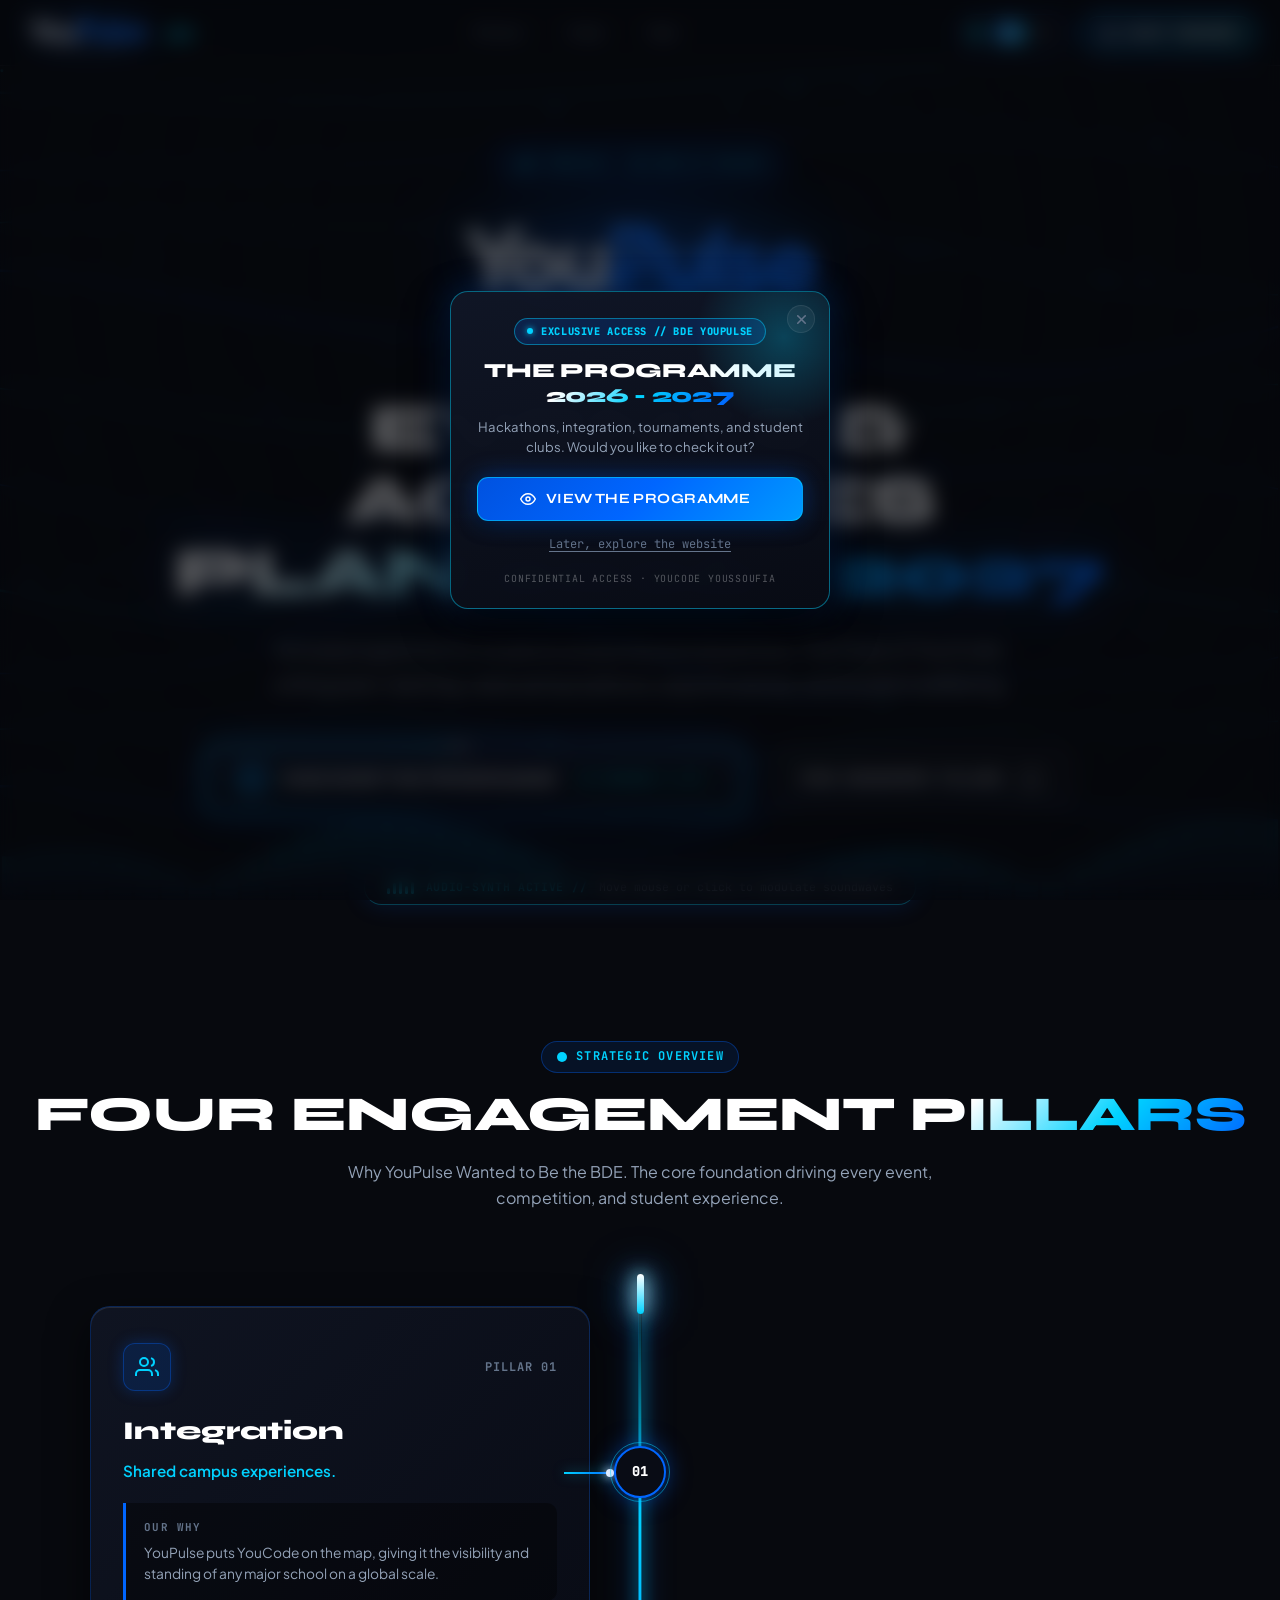
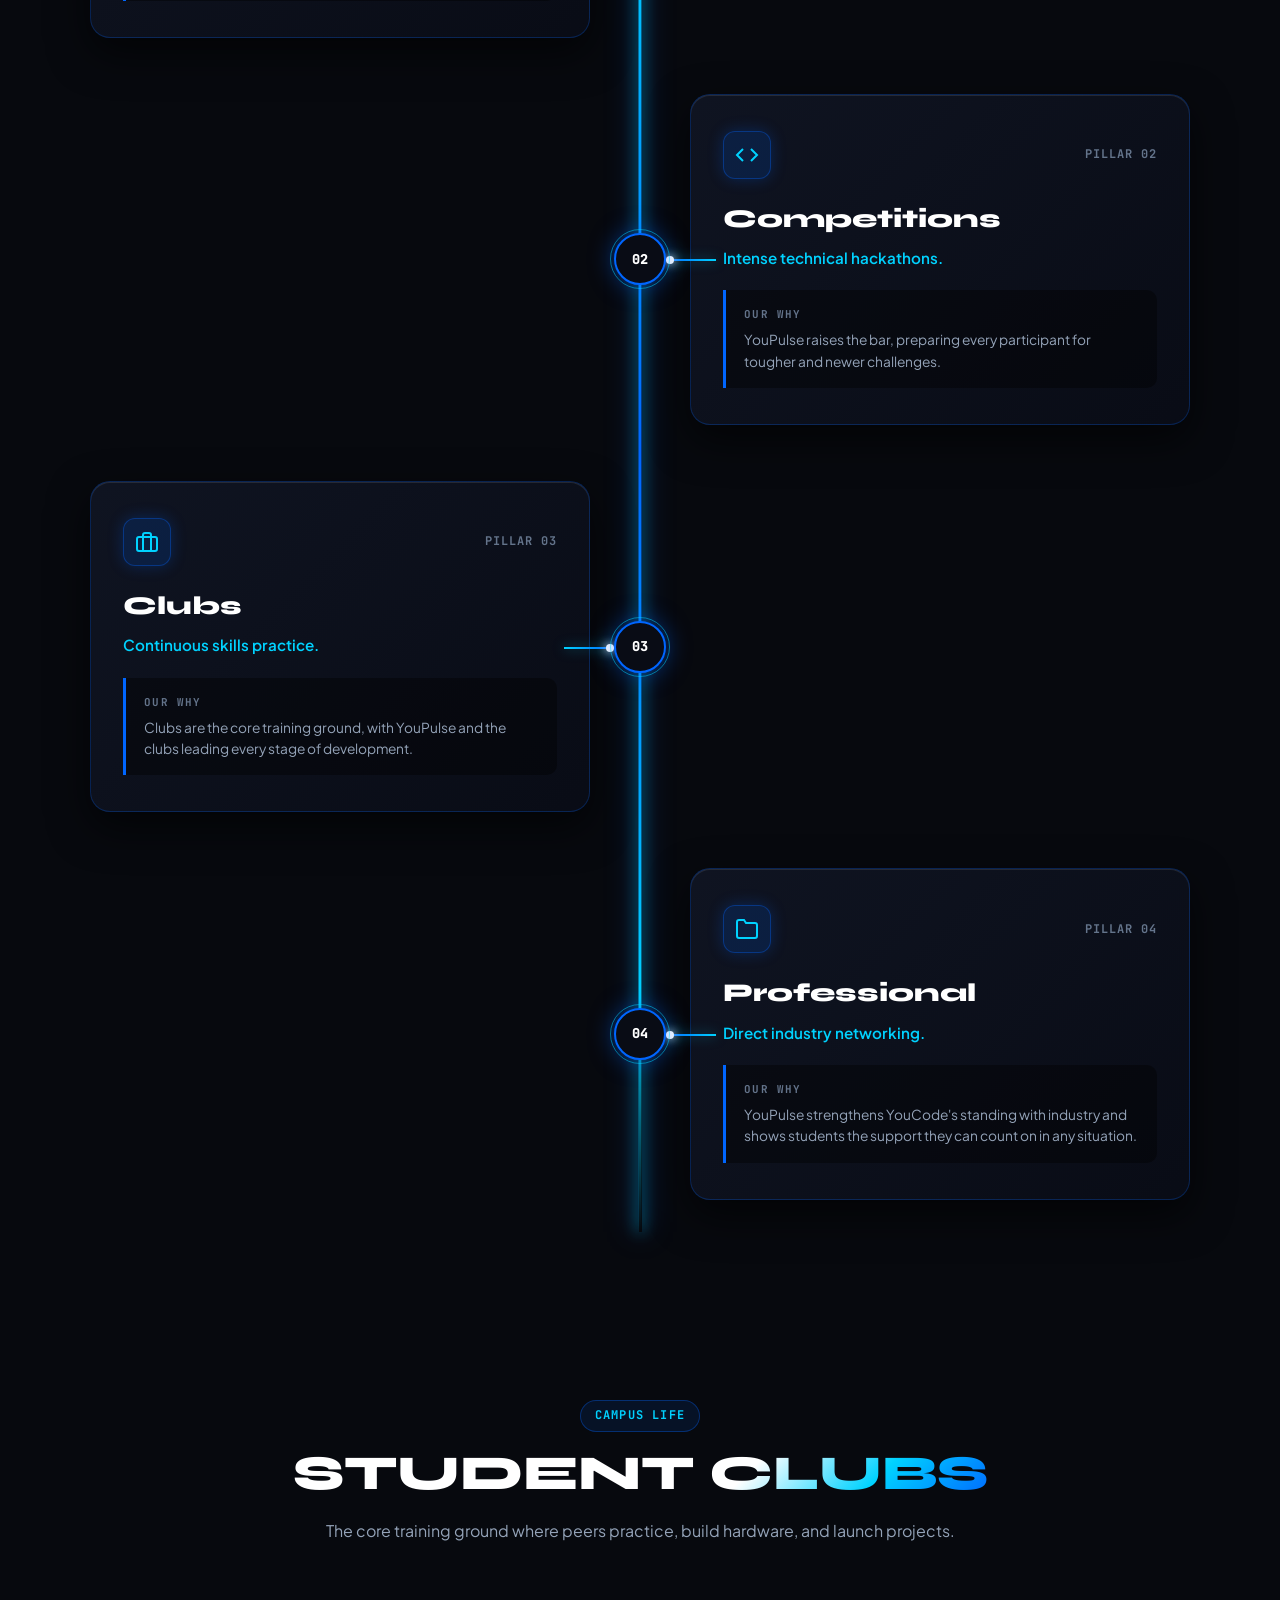
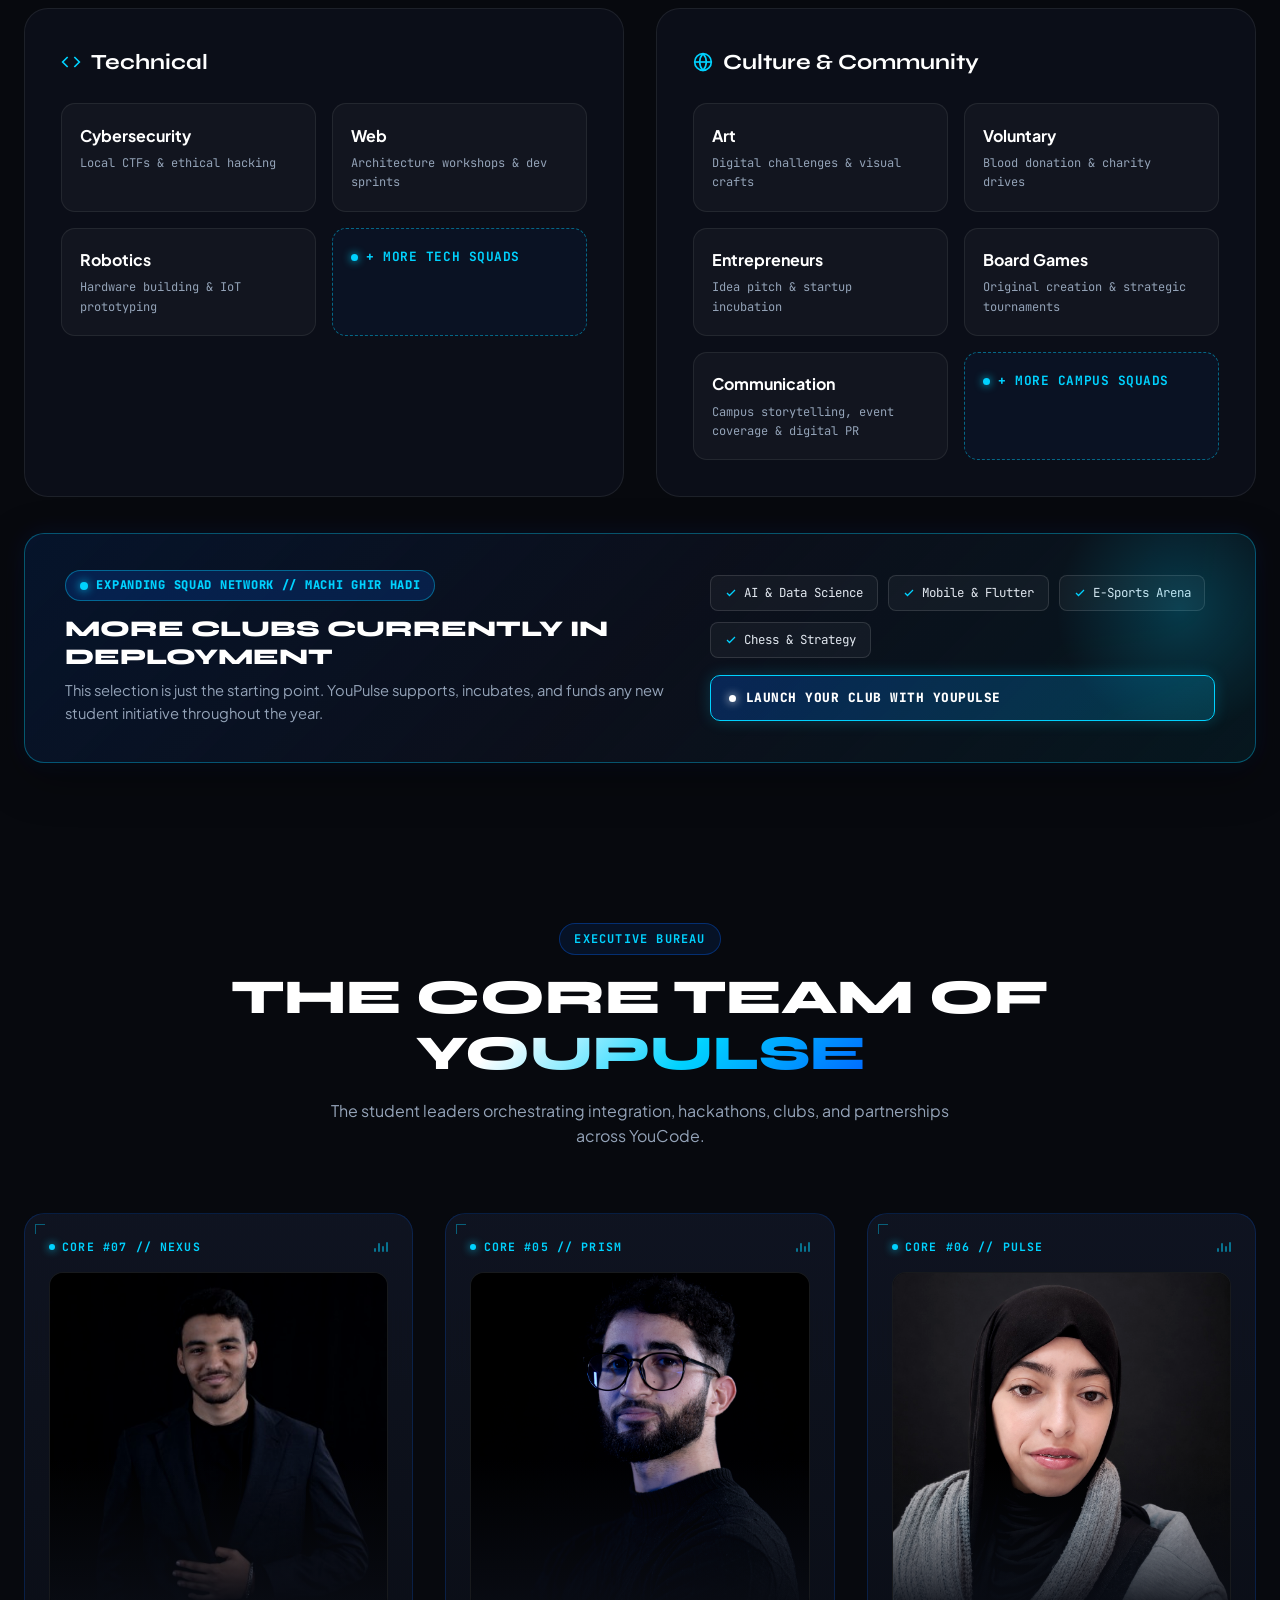
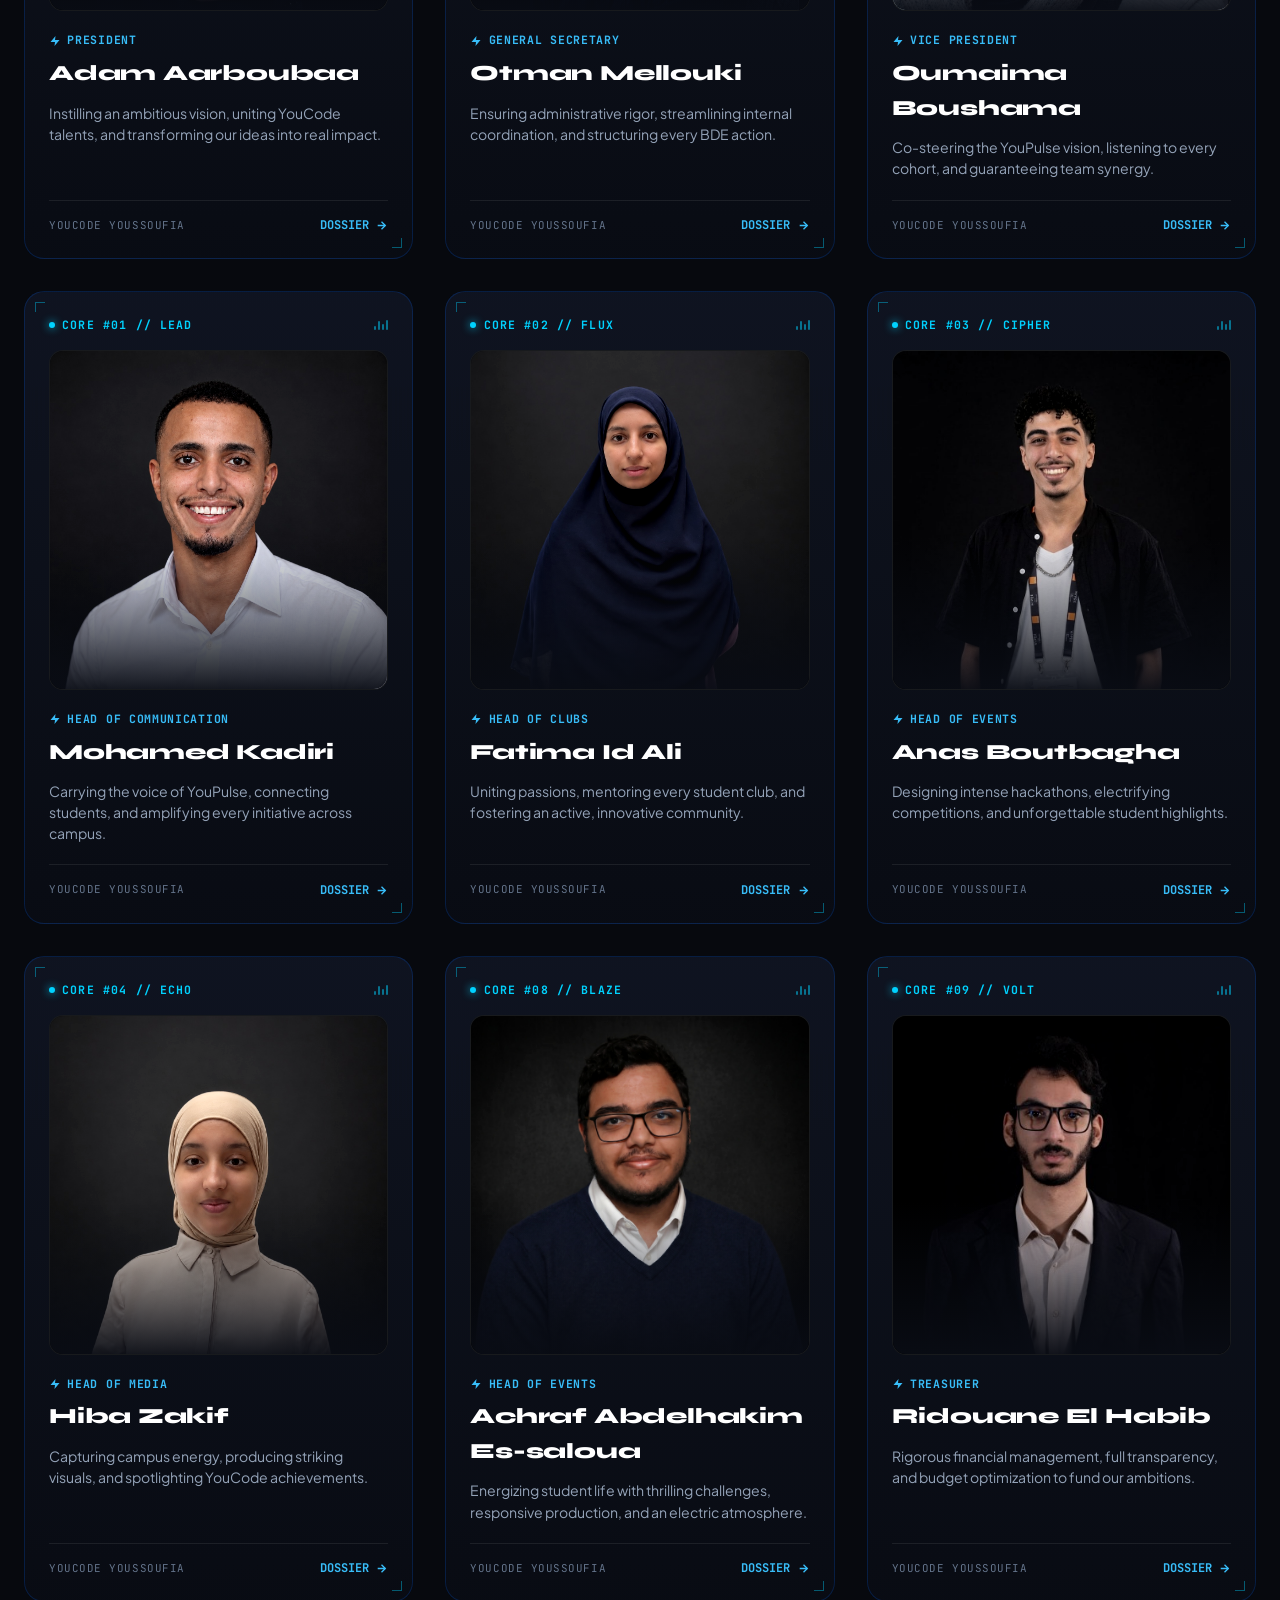
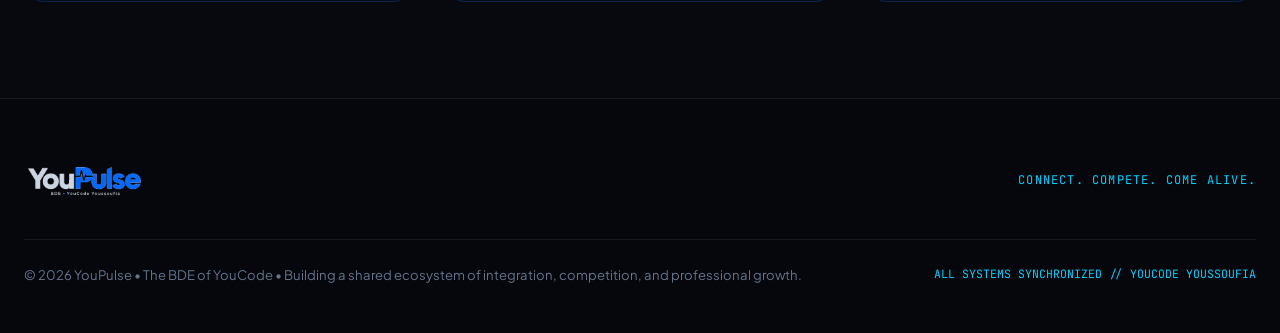
==== commit 3787d8c0: "feat: update countdown target and labels from Monday to tomorrow at 14:00" ====
--- a/index.html
+++ b/index.html
@@ -131,7 +131,7 @@
               <span class="btn-label-text" data-i18n="btn_discover_program">DÉCOUVRIR LE PROGRAMME</span>
               <span class="btn-status-pill">
                 <span class="status-live-dot"></span>
-                <span data-i18n="btn_status_day">NHAR TNIN</span>
+                <span data-i18n="btn_status_day">DEMAIN 14:00 (GHDA)</span>
               </span>
             </span>
           </button>
@@ -515,9 +515,9 @@
           </div>
         </div>
 
-        <!-- Time Only Section (Countdown to Monday) -->
+        <!-- Time Only Section (Countdown to Tomorrow 14:00) -->
         <div class="time-only-container">
-          <div class="time-embargo-label" data-i18n="hamster_embargo">OUVERTURE OFFICIELLE DANS (NHAR TNIN)</div>
+          <div class="time-embargo-label" data-i18n="hamster_embargo">OUVERTURE OFFICIELLE DEMAIN À 14:00</div>
           <div class="countdown-digits-grid">
             <div class="digit-box">
               <span class="digit-num" id="count-days">00</span>
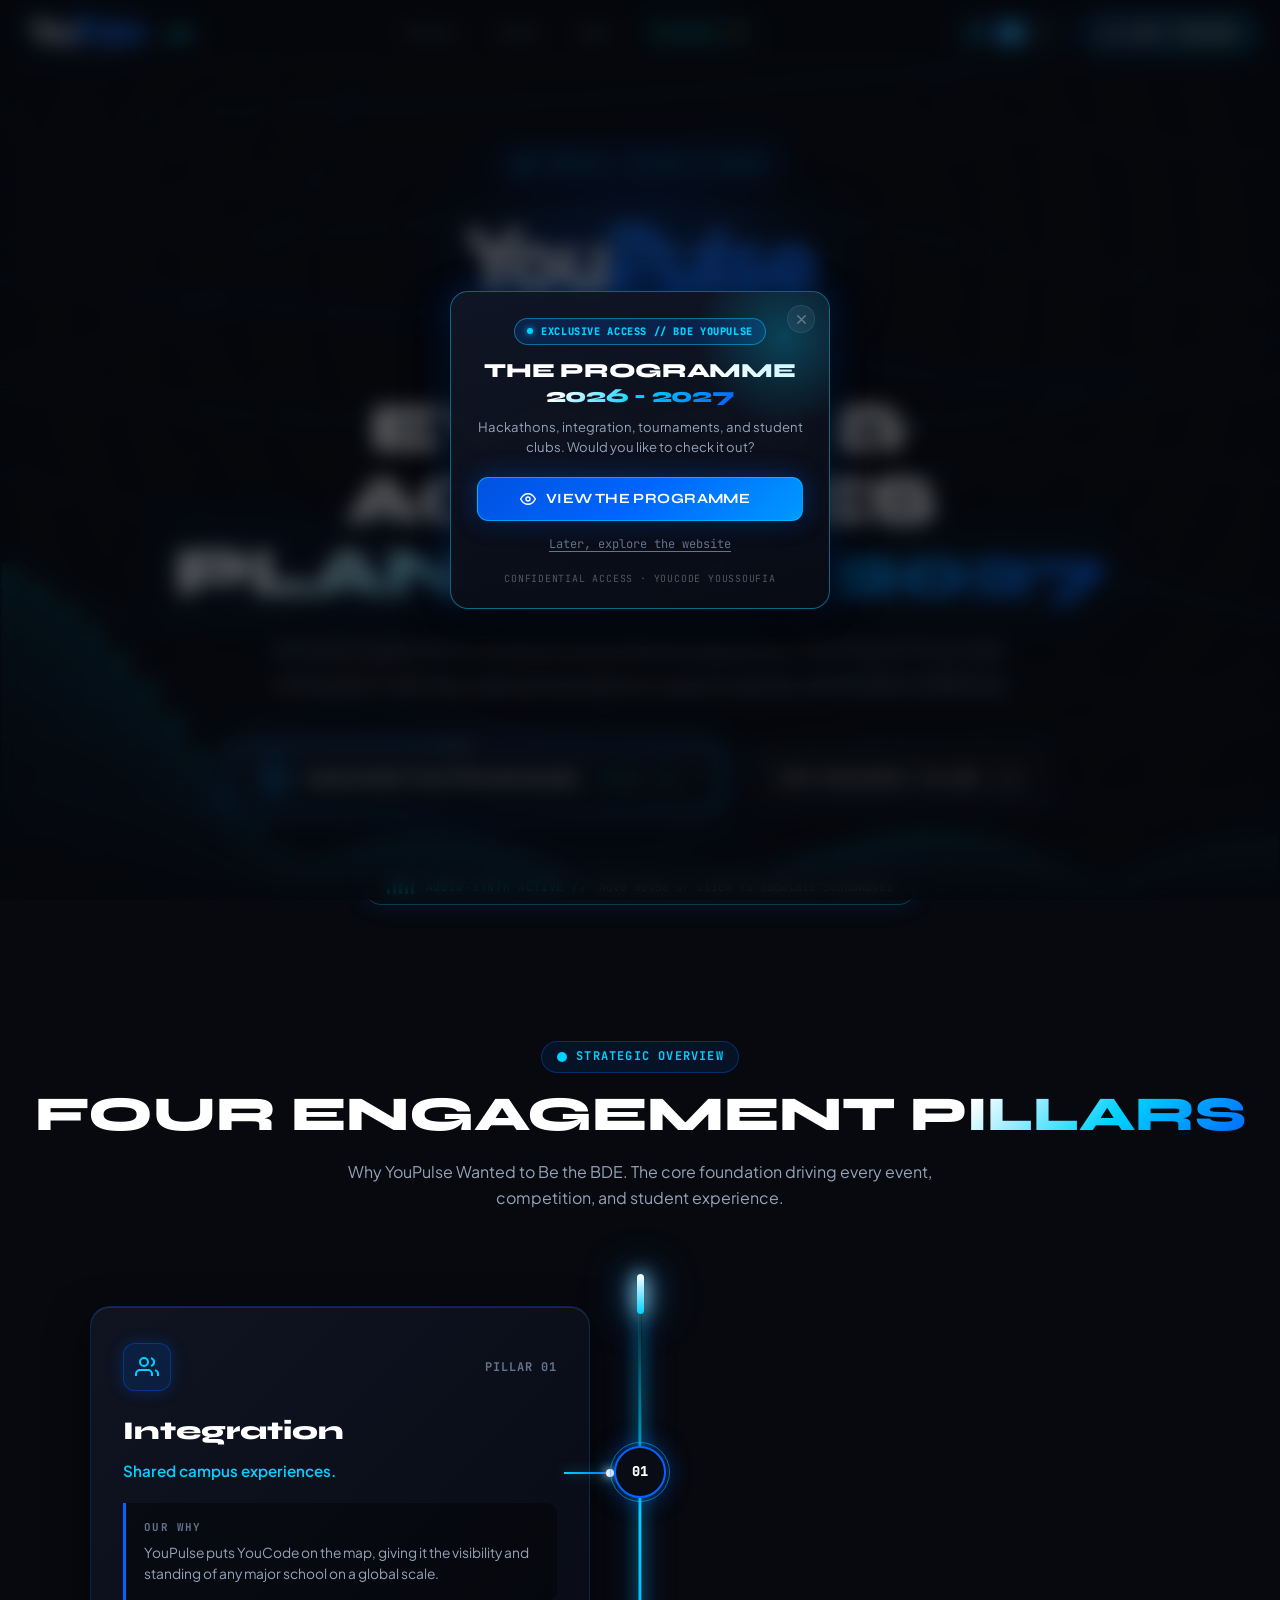
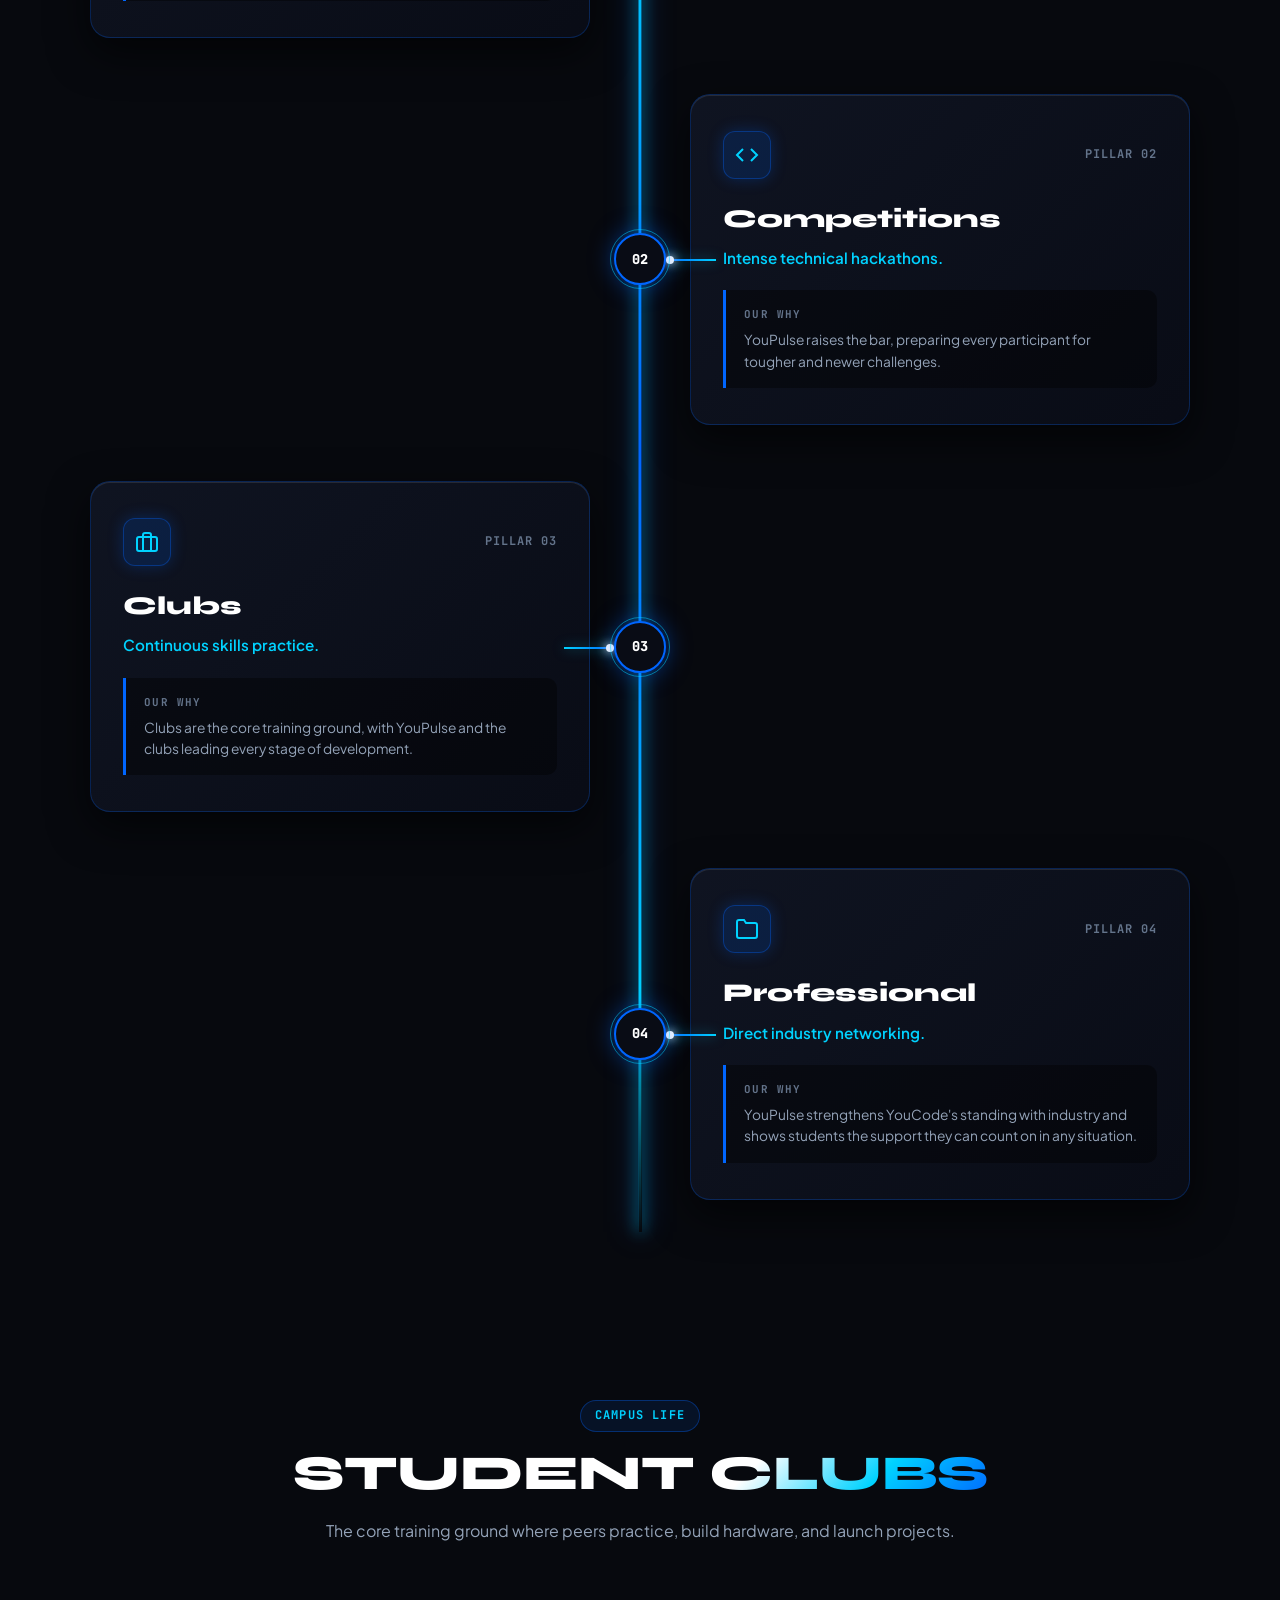
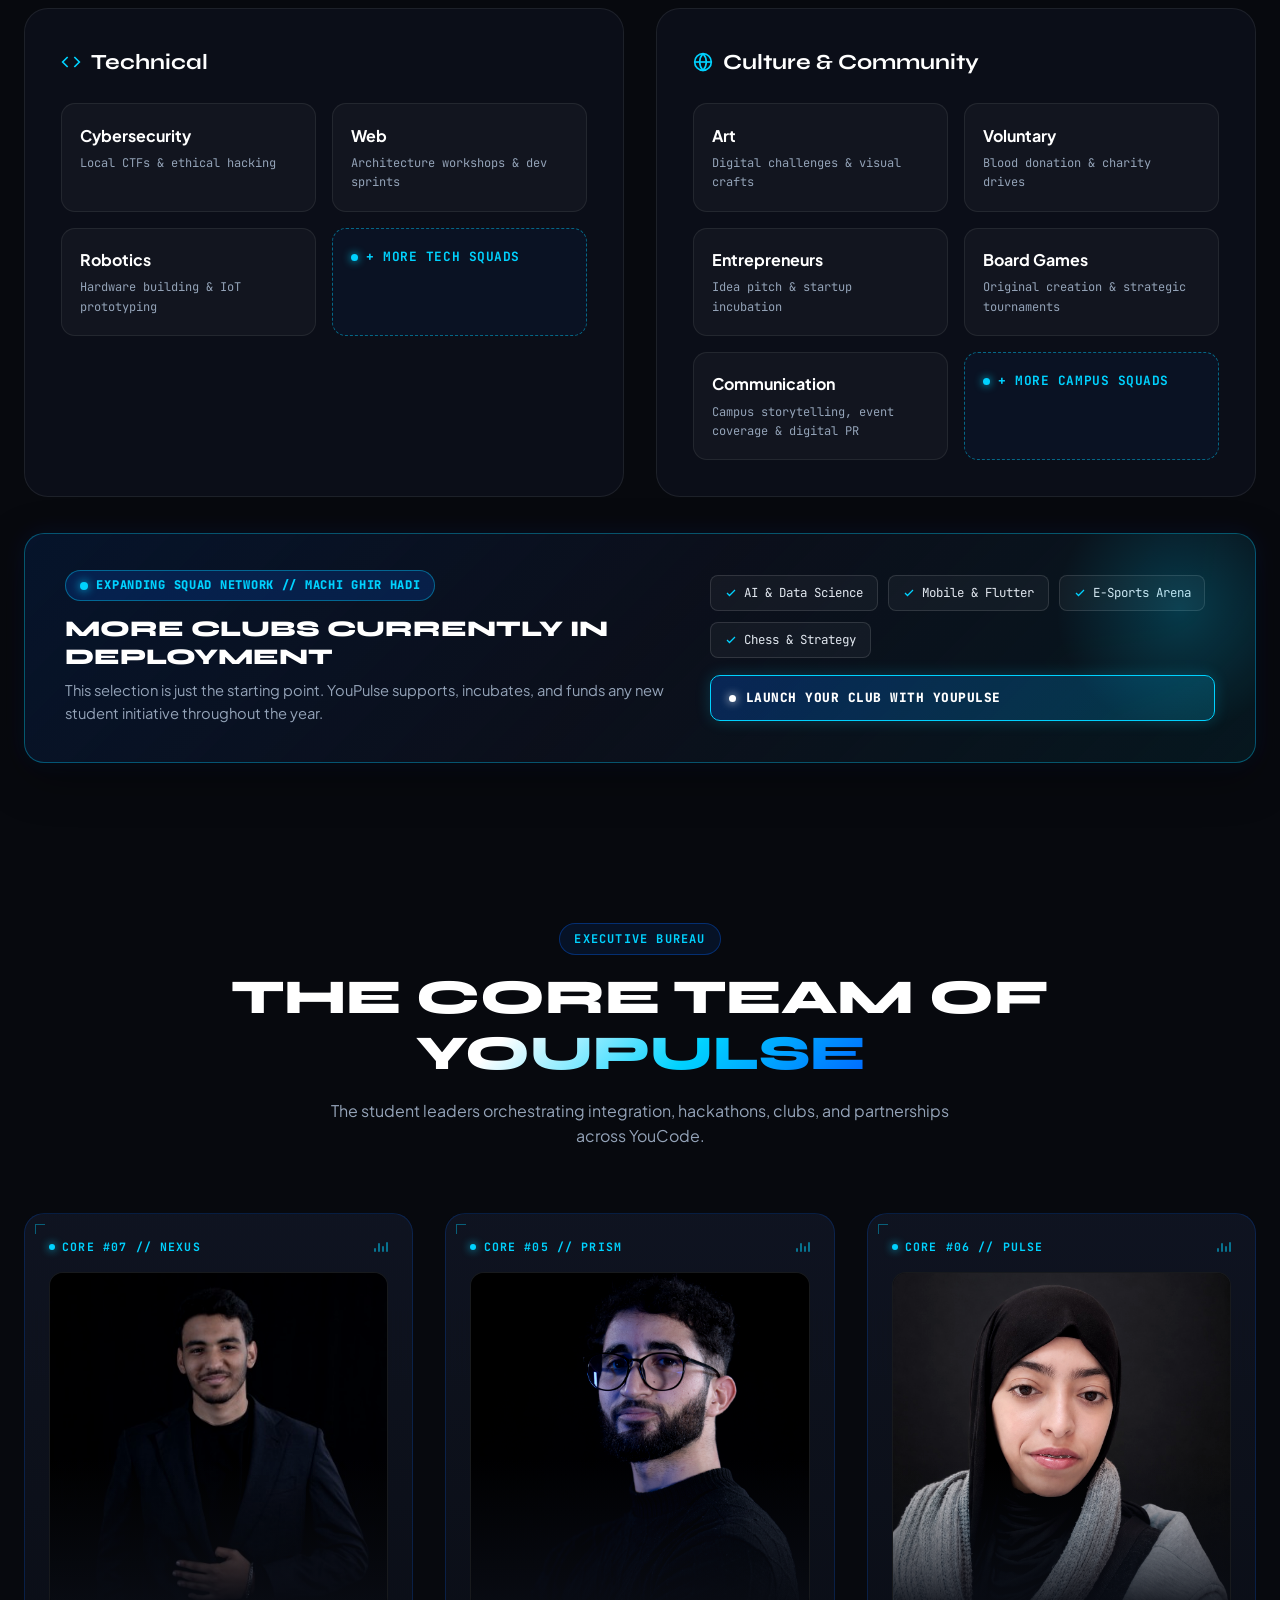
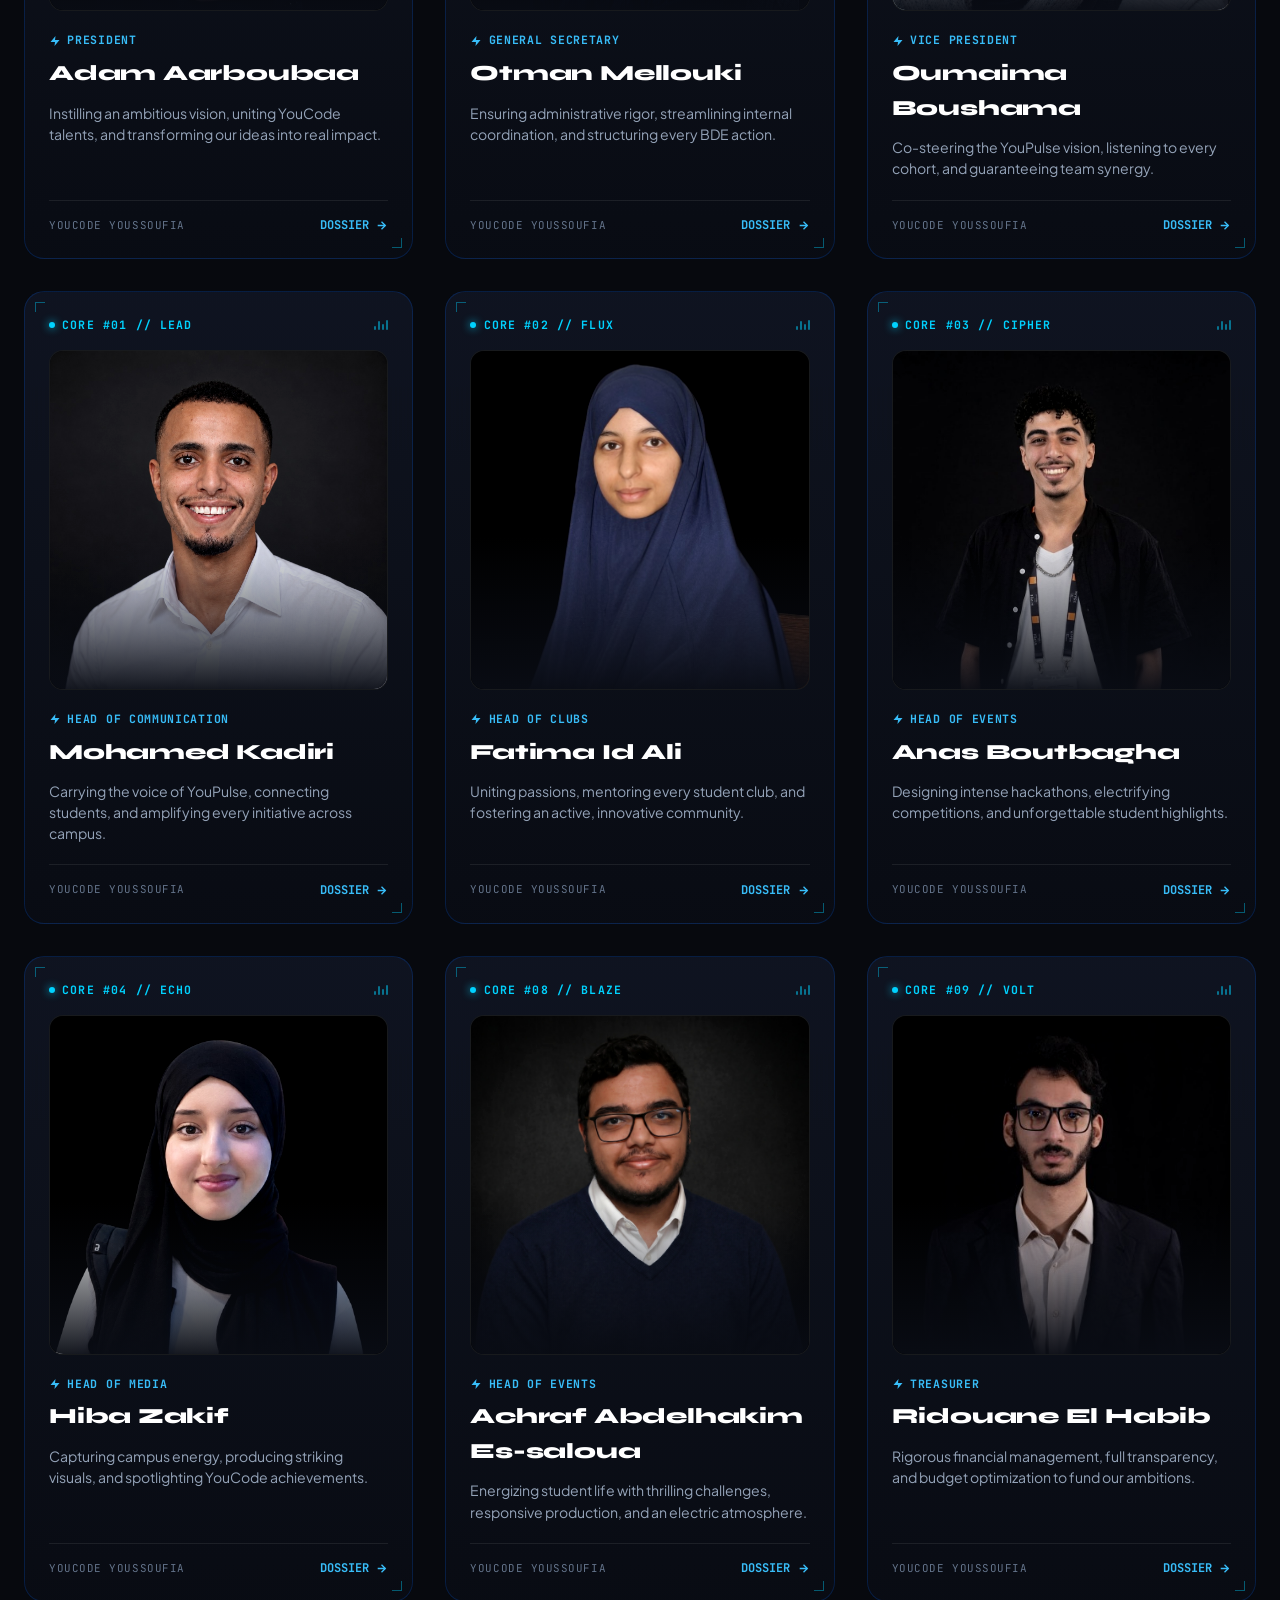
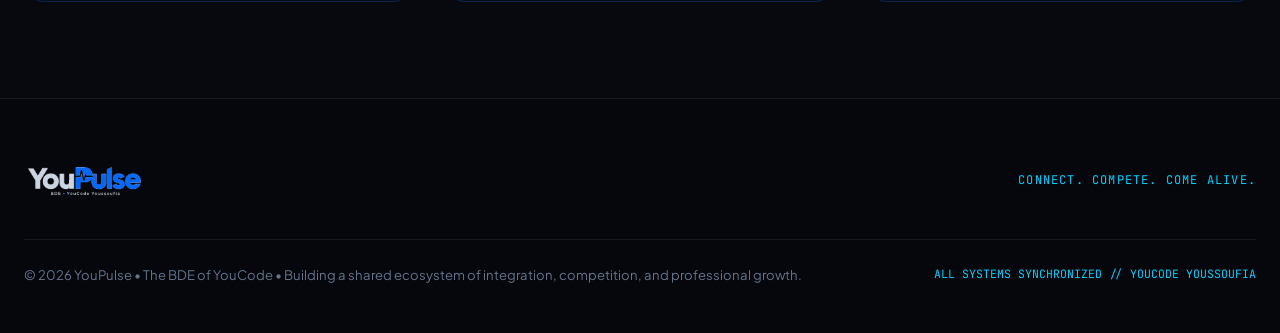
==== commit 33e88bba: "feat: add programme countdown lock screen, Vercel analytics, and assets" ====
--- a/index.html
+++ b/index.html
@@ -14,6 +14,14 @@
   <link href="https://fonts.googleapis.com/css2?family=JetBrains+Mono:wght@400;500;600;700&family=Plus+Jakarta+Sans:wght@400;500;600;700;800&family=Syne:wght@700;800&display=swap" rel="stylesheet">
 
   <link rel="stylesheet" href="style.css" />
+
+  <!-- Vercel Web Analytics & Speed Insights -->
+  <script>
+    window.va = window.va || function () { (window.vaq = window.vaq || []).push(arguments); };
+    window.si = window.si || function () { (window.siq = window.siq || []).push(arguments); };
+  </script>
+  <script defer src="/_vercel/insights/script.js"></script>
+  <script defer src="/_vercel/speed-insights/script.js"></script>
 </head>
 <body>
 
@@ -48,6 +56,7 @@
           <a href="#pillars" class="nav-link" data-i18n="nav_pillars">Pillars</a>
           <a href="#clubs" class="nav-link" data-i18n="nav_clubs">Clubs</a>
           <a href="#team" class="nav-link" data-i18n="nav_team">Team</a>
+          <a href="programme.html" class="nav-link nav-link-programme" data-i18n="nav_programme">Programme</a>
         </nav>
 
         <!-- Header Actions: Language Switcher + Secret CTA -->
@@ -536,6 +545,21 @@
               <span class="digit-lbl" data-i18n="count_secs">Seconds</span>
             </div>
           </div>
+
+          <!-- Direct button to Programme page -->
+          <div class="modal-programme-cta-wrap" style="margin-top: 1.6rem; text-align: center;">
+            <a href="programme.html" id="btn-unlocked-programme" class="btn-laser-primary" style="display: inline-flex; text-decoration: none;">
+              <span class="btn-laser-glow" aria-hidden="true"></span>
+              <span class="btn-laser-content" style="padding: 0.65rem 1.4rem;">
+                <svg width="15" height="15" viewBox="0 0 24 24" fill="none" stroke="currentColor" stroke-width="2.2" stroke-linecap="round" stroke-linejoin="round">
+                  <path d="M2 3h6a4 4 0 0 1 4 4v14a3 3 0 0 0-3-3H2z"></path>
+                  <path d="M22 3h-6a4 4 0 0 0-4 4v14a3 3 0 0 1 3-3h7z"></path>
+                </svg>
+                <span data-i18n="modal_btn_see_programme">VOIR LA PAGE DU PROGRAMME</span>
+              </span>
+            </a>
+          </div>
+
         </div>
 
       </div>
--- a/style.css
+++ b/style.css
@@ -212,6 +212,43 @@
   background: rgba(255, 255, 255, 0.05);
 }
 
+.nav-link.nav-link-programme {
+  color: var(--blue-glow);
+  font-weight: 600;
+  border: 1px solid rgba(0, 210, 255, 0.25);
+  background: rgba(0, 210, 255, 0.06);
+}
+
+.nav-link.nav-link-programme:hover {
+  background: rgba(0, 210, 255, 0.15);
+  border-color: var(--blue-glow);
+  box-shadow: 0 0 14px rgba(0, 210, 255, 0.35);
+  color: #ffffff;
+}
+
+.btn-return-home {
+  display: inline-flex;
+  align-items: center;
+  gap: 0.5rem;
+  padding: 0.45rem 0.95rem;
+  border-radius: 999px;
+  background: rgba(0, 102, 255, 0.12);
+  border: 1px solid rgba(0, 210, 255, 0.35);
+  color: #ffffff;
+  font-family: var(--font-mono);
+  font-size: 0.76rem;
+  text-decoration: none;
+  font-weight: 600;
+  transition: all 0.25s var(--ease-spring);
+}
+
+.btn-return-home:hover {
+  background: rgba(0, 210, 255, 0.22);
+  border-color: var(--blue-glow);
+  box-shadow: 0 0 16px rgba(0, 210, 255, 0.4);
+  transform: translateY(-1px);
+}
+
 .header-actions {
   display: flex;
   align-items: center;
@@ -2074,3 +2111,1255 @@
     min-width: 20px;
   }
 }
+
+/* ==========================================================================
+   PROGRAMME PAGE SPECIFIC STYLES (OFFICIAL PRESENTATION 2026 - 2027)
+   Focused on Maximum Clarity, High Contrast, Clean Layout, Zero Glare
+   ========================================================================== */
+.programme-page-body {
+  background-color: #07090e;
+}
+
+.programme-page-body #soundwave-canvas {
+  opacity: 0.88 !important;
+}
+
+.programme-page-body .audio-grid-overlay {
+  opacity: 0.25 !important;
+}
+
+.programme-page-body .ambient-vignette {
+  opacity: 0.35 !important;
+}
+
+.programme-main-container {
+  max-width: 1200px;
+  margin: 0 auto;
+  padding: 2rem 1.5rem 5rem;
+  position: relative;
+  z-index: 2;
+}
+
+/* Hero Section */
+.programme-hero {
+  padding: 2.5rem 1rem 2rem;
+  text-align: center;
+  display: flex;
+  flex-direction: column;
+  align-items: center;
+}
+
+.programme-hero .hero-campus-pill {
+  margin-bottom: 1.25rem;
+}
+
+.programme-hero .hero-punchline {
+  font-family: var(--font-sans);
+  font-size: clamp(2rem, 3.8vw, 3.1rem);
+  font-weight: 800;
+  line-height: 1.15;
+  letter-spacing: -0.025em;
+  color: #ffffff;
+  max-width: 900px;
+  margin-bottom: 1.2rem;
+  text-shadow: none;
+}
+
+.programme-hero .hero-subtext {
+  font-size: 1.05rem;
+  color: #94a3b8;
+  max-width: 760px;
+  line-height: 1.6;
+  margin-bottom: 2rem;
+}
+
+/* Metrics HUD Grid */
+.programme-metrics-grid {
+  display: grid;
+  grid-template-columns: repeat(3, 1fr);
+  gap: 1.25rem;
+  width: 100%;
+  max-width: 1060px;
+  margin: 0 auto 2.5rem;
+}
+
+.metric-hud-card {
+  background: #0d121f;
+  border: 1px solid rgba(255, 255, 255, 0.08);
+  border-radius: 16px;
+  padding: 1.35rem 1rem;
+  text-align: center;
+  transition: all 0.25s var(--ease-spring);
+}
+
+.metric-hud-card:hover {
+  transform: translateY(-2px);
+  border-color: rgba(0, 210, 255, 0.4);
+  background: #111828;
+}
+
+.metric-hud-num {
+  display: block;
+  font-family: var(--font-sans);
+  font-size: 2rem;
+  font-weight: 800;
+  color: #ffffff;
+  line-height: 1.1;
+  letter-spacing: -0.02em;
+  margin-bottom: 0.35rem;
+  text-shadow: none;
+}
+
+.metric-hud-num.highlight-alliance {
+  color: var(--blue-glow);
+  font-size: 1.45rem;
+  line-height: 1.3;
+}
+
+.metric-hud-lbl {
+  display: block;
+  font-family: var(--font-mono);
+  font-size: 0.74rem;
+  font-weight: 600;
+  color: #94a3b8;
+  text-transform: uppercase;
+  letter-spacing: 0.04em;
+}
+
+/* Filter Pill Bar */
+.programme-filter-bar {
+  display: flex;
+  justify-content: center;
+  flex-wrap: wrap;
+  gap: 0.65rem;
+  margin: 0 auto;
+  max-width: 860px;
+}
+
+.filter-pill-btn {
+  padding: 0.5rem 1.25rem;
+  border-radius: 999px;
+  font-family: var(--font-mono);
+  font-size: 0.78rem;
+  font-weight: 600;
+  background: #0d121f;
+  border: 1px solid rgba(255, 255, 255, 0.1);
+  color: #cbd5e1;
+  cursor: pointer;
+  transition: all 0.2s ease;
+}
+
+.filter-pill-btn:hover {
+  border-color: var(--blue-glow);
+  color: #ffffff;
+  background: #131b2e;
+}
+
+.filter-pill-btn.active {
+  background: var(--blue-primary);
+  border-color: var(--blue-glow);
+  color: #ffffff;
+  box-shadow: 0 0 16px rgba(0, 102, 255, 0.45);
+}
+
+/* Sections Common */
+.programme-track-section {
+  margin-bottom: 5rem;
+  scroll-margin-top: 90px;
+}
+
+.programme-track-section .section-head {
+  text-align: center;
+  margin-bottom: 2.75rem;
+}
+
+.programme-track-section .section-heading {
+  font-family: var(--font-sans);
+  font-size: clamp(1.8rem, 3.2vw, 2.5rem);
+  font-weight: 800;
+  letter-spacing: -0.025em;
+  color: #ffffff;
+  margin-bottom: 0.75rem;
+  text-shadow: none;
+}
+
+.programme-track-section .section-sub {
+  color: #94a3b8;
+  font-size: 0.98rem;
+  max-width: 760px;
+  margin: 0 auto;
+  line-height: 1.6;
+}
+
+.block-header-pill {
+  display: inline-flex;
+  align-items: center;
+  gap: 0.5rem;
+  font-family: var(--font-mono);
+  font-size: 0.8rem;
+  font-weight: 700;
+  color: var(--blue-glow);
+  background: rgba(0, 102, 255, 0.12);
+  border: 1px solid rgba(0, 102, 255, 0.3);
+  padding: 0.4rem 0.95rem;
+  border-radius: 999px;
+  margin-bottom: 1.4rem;
+}
+
+/* Section 1: Master Plan Table */
+.masterplan-table-wrapper {
+  overflow-x: auto;
+  background: #0d121f;
+  border: 1px solid rgba(255, 255, 255, 0.08);
+  border-radius: 18px;
+  box-shadow: 0 10px 30px rgba(0, 0, 0, 0.35);
+}
+
+.masterplan-table {
+  width: 100%;
+  border-collapse: collapse;
+  font-family: var(--font-sans);
+}
+
+.masterplan-table th {
+  font-family: var(--font-mono);
+  font-size: 0.74rem;
+  font-weight: 700;
+  text-transform: uppercase;
+  letter-spacing: 0.08em;
+  color: #94a3b8;
+  padding: 1.25rem 1.5rem;
+  text-align: left;
+  border-bottom: 1px solid rgba(255, 255, 255, 0.08);
+  background: #080b13;
+}
+
+.masterplan-table td {
+  padding: 1.25rem 1.5rem;
+  border-bottom: 1px solid rgba(255, 255, 255, 0.04);
+  vertical-align: middle;
+}
+
+.masterplan-table tr:hover td {
+  background: rgba(255, 255, 255, 0.02);
+}
+
+.masterplan-table tr:last-child td {
+  border-bottom: none;
+}
+
+.td-category {
+  font-weight: 700;
+  color: #ffffff;
+  font-size: 0.96rem;
+  white-space: nowrap;
+}
+
+.category-icon-cell {
+  display: flex;
+  align-items: center;
+  gap: 0.75rem;
+  color: var(--blue-glow);
+}
+
+.td-events {
+  color: #e2e8f0;
+  font-size: 0.94rem;
+  line-height: 1.5;
+  font-weight: 500;
+}
+
+.status-tag {
+  display: inline-flex;
+  align-items: center;
+  gap: 0.45rem;
+  padding: 0.35rem 0.85rem;
+  border-radius: 999px;
+  font-family: var(--font-mono);
+  font-size: 0.72rem;
+  font-weight: 700;
+  letter-spacing: 0.04em;
+  white-space: nowrap;
+}
+
+.tag-status-dot {
+  width: 6px;
+  height: 6px;
+  border-radius: 50%;
+  background: currentColor;
+}
+
+.status-confirmed {
+  background: #062817;
+  border: 1px solid rgba(74, 222, 128, 0.35);
+  color: #4ade80;
+}
+
+.status-scheduled {
+  background: #082035;
+  border: 1px solid rgba(56, 189, 248, 0.35);
+  color: #38bdf8;
+}
+
+.status-ongoing {
+  background: #2b1b07;
+  border: 1px solid rgba(251, 191, 36, 0.35);
+  color: #fbbf24;
+}
+
+.status-secret {
+  background: #2b0b10;
+  border: 1px solid rgba(248, 113, 113, 0.35);
+  color: #f87171;
+}
+
+/* Section 2: Halloween Integration */
+.section-tag-halloween {
+  color: #fb923c;
+  border-color: rgba(251, 146, 60, 0.35);
+  background: rgba(251, 146, 60, 0.12);
+}
+
+.themed-games-grid {
+  display: grid;
+  grid-template-columns: repeat(auto-fit, minmax(280px, 1fr));
+  gap: 1.25rem;
+  margin-bottom: 2.5rem;
+}
+
+.game-item-card {
+  background: #0d121f;
+  border: 1px solid rgba(251, 146, 60, 0.22);
+  border-radius: 16px;
+  padding: 1.4rem;
+  transition: all 0.25s var(--ease-spring);
+}
+
+.game-item-card:hover {
+  border-color: #fb923c;
+  transform: translateY(-3px);
+  background: #111726;
+  box-shadow: 0 8px 24px rgba(251, 146, 60, 0.15);
+}
+
+.game-item-card-highlight {
+  border-color: rgba(251, 146, 60, 0.45);
+  background: linear-gradient(135deg, rgba(251, 146, 60, 0.08), #0d121f);
+}
+
+.game-num-badge {
+  font-family: var(--font-mono);
+  font-size: 0.72rem;
+  font-weight: 700;
+  color: #fb923c;
+  background: rgba(251, 146, 60, 0.15);
+  border: 1px solid rgba(251, 146, 60, 0.3);
+  padding: 0.2rem 0.55rem;
+  border-radius: 6px;
+  display: inline-block;
+  margin-bottom: 0.75rem;
+}
+
+.game-name {
+  font-family: var(--font-sans);
+  font-size: 1.15rem;
+  font-weight: 700;
+  color: #ffffff;
+  margin-bottom: 0.45rem;
+}
+
+.game-desc {
+  font-size: 0.88rem;
+  color: #cbd5e1;
+  line-height: 1.5;
+}
+
+/* Catering & Format Split */
+.catering-format-container {
+  display: grid;
+  grid-template-columns: 1.4fr 1fr;
+  gap: 1.5rem;
+  margin-bottom: 2.5rem;
+}
+
+.catering-box,
+.format-box {
+  background: #0d121f;
+  border: 1px solid rgba(255, 255, 255, 0.08);
+  border-radius: 18px;
+  padding: 1.75rem;
+}
+
+.catering-cards-grid {
+  display: grid;
+  grid-template-columns: repeat(auto-fit, minmax(210px, 1fr));
+  gap: 0.85rem;
+}
+
+.catering-item-card {
+  background: #080c16;
+  border: 1px solid rgba(255, 255, 255, 0.06);
+  border-radius: 12px;
+  padding: 1rem;
+  transition: all 0.2s;
+}
+
+.catering-item-card:hover {
+  border-color: rgba(251, 146, 60, 0.4);
+  background: #0d1222;
+}
+
+.catering-dish-name {
+  display: block;
+  font-family: var(--font-sans);
+  font-weight: 700;
+  font-size: 0.88rem;
+  color: #ffffff;
+  margin-bottom: 0.3rem;
+}
+
+.catering-dish-desc {
+  display: block;
+  font-size: 0.8rem;
+  color: #94a3b8;
+  line-height: 1.45;
+}
+
+.format-cards-stack {
+  display: flex;
+  flex-direction: column;
+  gap: 1rem;
+}
+
+.format-rule-card {
+  background: #080c16;
+  border: 1px solid rgba(255, 255, 255, 0.06);
+  border-radius: 14px;
+  padding: 1.25rem;
+  position: relative;
+  overflow: hidden;
+}
+
+.format-rule-indicator {
+  position: absolute;
+  left: 0;
+  top: 0;
+  bottom: 0;
+  width: 4px;
+  background: var(--blue-glow);
+}
+
+.format-rule-title {
+  font-family: var(--font-sans);
+  font-size: 1.05rem;
+  font-weight: 700;
+  color: #ffffff;
+  margin-bottom: 0.4rem;
+}
+
+.format-rule-desc {
+  font-size: 0.88rem;
+  color: #cbd5e1;
+  line-height: 1.5;
+}
+
+/* Collective Portrait */
+.collective-portrait-card {
+  position: relative;
+  border-radius: 18px;
+  padding: 2.5rem 2rem;
+  background: linear-gradient(135deg, rgba(251, 146, 60, 0.1), rgba(0, 102, 255, 0.1)), #0d121f;
+  border: 1px solid rgba(251, 146, 60, 0.35);
+  overflow: hidden;
+}
+
+.portrait-glow {
+  display: none;
+}
+
+.portrait-tag-badge {
+  display: inline-block;
+  font-family: var(--font-mono);
+  font-size: 0.72rem;
+  font-weight: 700;
+  color: #fb923c;
+  background: rgba(251, 146, 60, 0.15);
+  border: 1px solid rgba(251, 146, 60, 0.35);
+  padding: 0.3rem 0.8rem;
+  border-radius: 999px;
+  margin-bottom: 1rem;
+}
+
+.portrait-title {
+  font-family: var(--font-sans);
+  font-size: 1.7rem;
+  font-weight: 800;
+  color: #ffffff;
+  margin-bottom: 0.75rem;
+  letter-spacing: -0.02em;
+}
+
+.portrait-desc {
+  font-size: 1.02rem;
+  color: #e2e8f0;
+  max-width: 820px;
+  line-height: 1.6;
+}
+
+/* Section 3: Competitions */
+.comp-feature-card {
+  background: #0d121f;
+  border: 1px solid rgba(255, 255, 255, 0.08);
+  border-radius: 18px;
+  padding: 2.25rem;
+  margin-bottom: 1.75rem;
+  transition: all 0.25s;
+}
+
+.comp-feature-card:hover {
+  border-color: rgba(0, 102, 255, 0.45);
+  background: #101626;
+}
+
+.comp-card-badge-row {
+  display: flex;
+  align-items: center;
+  justify-content: space-between;
+  gap: 1rem;
+  margin-bottom: 1.25rem;
+}
+
+.comp-category-chip {
+  font-family: var(--font-mono);
+  font-size: 0.74rem;
+  font-weight: 700;
+  color: var(--blue-glow);
+  background: rgba(0, 102, 255, 0.14);
+  border: 1px solid rgba(0, 102, 255, 0.35);
+  padding: 0.35rem 0.85rem;
+  border-radius: 999px;
+}
+
+.sustainability-chip {
+  color: #4ade80;
+  background: rgba(34, 197, 94, 0.14);
+  border-color: rgba(34, 197, 94, 0.35);
+}
+
+.comp-status-classified {
+  font-family: var(--font-mono);
+  font-size: 0.72rem;
+  font-weight: 700;
+  color: #f87171;
+  background: rgba(239, 68, 68, 0.14);
+  border: 1px solid rgba(239, 68, 68, 0.35);
+  padding: 0.35rem 0.85rem;
+  border-radius: 999px;
+}
+
+.comp-card-title {
+  font-family: var(--font-sans);
+  font-size: 1.6rem;
+  font-weight: 800;
+  color: #ffffff;
+  margin-bottom: 0.75rem;
+  letter-spacing: -0.02em;
+}
+
+.comp-card-desc {
+  font-size: 0.95rem;
+  color: #cbd5e1;
+  line-height: 1.6;
+  max-width: 860px;
+}
+
+.gamejam-alliance-box {
+  background: #080d1a;
+  border: 1px solid rgba(0, 102, 255, 0.35);
+  border-radius: 14px;
+  padding: 1.25rem 1.5rem;
+  margin: 1.25rem 0 1.5rem;
+}
+
+.alliance-name {
+  font-family: var(--font-sans);
+  font-size: 1.35rem;
+  font-weight: 800;
+  color: #ffffff;
+  margin-bottom: 0.35rem;
+}
+
+.alliance-desc {
+  font-size: 0.9rem;
+  color: #cbd5e1;
+  line-height: 1.5;
+}
+
+.gamejam-specs-grid {
+  display: grid;
+  grid-template-columns: repeat(3, 1fr);
+  gap: 1rem;
+}
+
+.spec-cell {
+  background: #080c16;
+  border: 1px solid rgba(255, 255, 255, 0.06);
+  border-radius: 12px;
+  padding: 1rem 1.2rem;
+}
+
+.spec-cell.highlight-cell {
+  border-color: rgba(0, 210, 255, 0.4);
+  background: rgba(0, 102, 255, 0.08);
+}
+
+.spec-lbl {
+  display: block;
+  font-family: var(--font-mono);
+  font-size: 0.72rem;
+  color: #94a3b8;
+  text-transform: uppercase;
+  margin-bottom: 0.3rem;
+  font-weight: 600;
+}
+
+.spec-val {
+  display: block;
+  font-family: var(--font-sans);
+  font-size: 1.05rem;
+  font-weight: 700;
+  color: #ffffff;
+}
+
+/* Smart Agri Hackathon */
+.hackathon-stats-banner {
+  display: flex;
+  align-items: center;
+  justify-content: center;
+  gap: 3.5rem;
+  background: #080c16;
+  border: 1px solid rgba(255, 255, 255, 0.08);
+  border-radius: 16px;
+  padding: 1.75rem;
+  margin: 1.5rem 0;
+}
+
+.hack-stat-col {
+  text-align: center;
+}
+
+.hack-big-num {
+  display: block;
+  font-family: var(--font-sans);
+  font-size: 2.75rem;
+  font-weight: 800;
+  color: #ffffff;
+  line-height: 1;
+  margin-bottom: 0.35rem;
+  text-shadow: none;
+}
+
+.hack-stat-text {
+  display: block;
+  font-family: var(--font-mono);
+  font-size: 0.78rem;
+  font-weight: 700;
+  color: var(--blue-glow);
+  letter-spacing: 0.06em;
+}
+
+.hack-stat-separator {
+  width: 1px;
+  height: 50px;
+  background: rgba(255, 255, 255, 0.12);
+}
+
+.triple-alliance-grid {
+  display: grid;
+  grid-template-columns: repeat(3, 1fr);
+  gap: 1.25rem;
+}
+
+.alliance-role-card {
+  background: #080c16;
+  border: 1px solid rgba(255, 255, 255, 0.06);
+  border-radius: 14px;
+  padding: 1.35rem;
+}
+
+.alliance-youcode-highlight {
+  border-color: rgba(0, 210, 255, 0.45);
+  background: rgba(0, 102, 255, 0.1);
+}
+
+.alliance-partner-name {
+  font-family: var(--font-sans);
+  font-size: 1.2rem;
+  font-weight: 800;
+  color: #ffffff;
+  margin-bottom: 0.4rem;
+}
+
+.alliance-partner-desc {
+  font-size: 0.88rem;
+  color: #cbd5e1;
+  line-height: 1.5;
+}
+
+/* Section 4: Industry Network (3 Phases Pipeline) */
+.pipeline-phases-container {
+  display: flex;
+  align-items: center;
+  gap: 1.25rem;
+}
+
+.pipeline-step-card {
+  flex: 1;
+  background: #0d121f;
+  border: 1px solid rgba(255, 255, 255, 0.08);
+  border-radius: 18px;
+  padding: 2rem 1.75rem;
+  transition: all 0.25s;
+}
+
+.pipeline-step-card:hover {
+  transform: translateY(-3px);
+  border-color: rgba(0, 210, 255, 0.45);
+  background: #101626;
+}
+
+.pipeline-step-card.highlight-step {
+  border-color: rgba(0, 210, 255, 0.4);
+  background: linear-gradient(135deg, rgba(0, 102, 255, 0.12), #0d121f);
+}
+
+.pipeline-step-top {
+  display: flex;
+  align-items: center;
+  justify-content: space-between;
+  margin-bottom: 1.25rem;
+}
+
+.pipeline-phase-badge {
+  font-family: var(--font-mono);
+  font-size: 0.74rem;
+  font-weight: 700;
+  color: var(--blue-glow);
+  background: rgba(0, 102, 255, 0.15);
+  border: 1px solid rgba(0, 102, 255, 0.35);
+  padding: 0.25rem 0.65rem;
+  border-radius: 6px;
+}
+
+.pipeline-step-dot {
+  font-family: var(--font-sans);
+  font-weight: 800;
+  font-size: 1rem;
+  color: #ffffff;
+  width: 32px;
+  height: 32px;
+  border-radius: 50%;
+  background: #080c16;
+  border: 1px solid var(--blue-glow);
+  display: flex;
+  align-items: center;
+  justify-content: center;
+}
+
+.pipeline-step-title {
+  font-family: var(--font-sans);
+  font-size: 1.35rem;
+  font-weight: 800;
+  color: #ffffff;
+  margin-bottom: 0.65rem;
+}
+
+.pipeline-step-desc {
+  font-size: 0.9rem;
+  color: #cbd5e1;
+  line-height: 1.55;
+}
+
+.pipeline-connector-arrow {
+  color: var(--blue-glow);
+  flex-shrink: 0;
+  opacity: 0.6;
+}
+
+/* Section 5: Culture & Well-being */
+.experiences-grid {
+  display: grid;
+  grid-template-columns: repeat(2, 1fr);
+  gap: 1.5rem;
+}
+
+.exp-card {
+  background: #0d121f;
+  border: 1px solid rgba(255, 255, 255, 0.08);
+  border-radius: 18px;
+  padding: 2rem;
+  transition: all 0.25s var(--ease-spring);
+}
+
+.exp-card:hover {
+  transform: translateY(-3px);
+  border-color: rgba(0, 210, 255, 0.4);
+  background: #111726;
+}
+
+.exp-card-icon {
+  width: 44px;
+  height: 44px;
+  border-radius: 12px;
+  background: rgba(0, 102, 255, 0.12);
+  border: 1px solid rgba(0, 102, 255, 0.3);
+  color: var(--blue-glow);
+  display: flex;
+  align-items: center;
+  justify-content: center;
+  margin-bottom: 1.25rem;
+}
+
+.exp-card-moroccan .exp-card-icon {
+  color: #fbbf24;
+  border-color: rgba(251, 191, 36, 0.4);
+  background: rgba(251, 191, 36, 0.12);
+}
+
+.exp-card-women .exp-card-icon {
+  color: #f472b6;
+  border-color: rgba(244, 114, 182, 0.4);
+  background: rgba(244, 114, 182, 0.12);
+}
+
+.exp-card-pijama .exp-card-icon {
+  color: #a78bfa;
+  border-color: rgba(167, 139, 250, 0.4);
+  background: rgba(167, 139, 250, 0.12);
+}
+
+.exp-card-unprofessional .exp-card-icon {
+  color: #38bdf8;
+  border-color: rgba(56, 189, 248, 0.4);
+  background: rgba(56, 189, 248, 0.12);
+}
+
+.exp-card-title {
+  font-family: var(--font-sans);
+  font-size: 1.25rem;
+  font-weight: 700;
+  color: #ffffff;
+  margin-bottom: 0.6rem;
+}
+
+.exp-card-desc {
+  font-size: 0.92rem;
+  color: #cbd5e1;
+  line-height: 1.6;
+}
+
+/* Section 6: Manifesto Banner */
+.manifesto-banner-wrap {
+  margin-top: 4.5rem;
+}
+
+.manifesto-card {
+  position: relative;
+  background: linear-gradient(135deg, rgba(0, 102, 255, 0.12), rgba(0, 210, 255, 0.08)), #0d121f;
+  border: 1px solid rgba(0, 210, 255, 0.35);
+  border-radius: 20px;
+  padding: 3.5rem 2rem;
+  text-align: center;
+  overflow: hidden;
+}
+
+.manifesto-glow {
+  display: none;
+}
+
+.manifesto-inner {
+  position: relative;
+  z-index: 2;
+  max-width: 800px;
+  margin: 0 auto;
+}
+
+.manifesto-title {
+  font-family: var(--font-sans);
+  font-size: 2.1rem;
+  font-weight: 800;
+  color: #ffffff;
+  line-height: 1.25;
+  margin-bottom: 1.2rem;
+  letter-spacing: -0.02em;
+}
+
+.manifesto-desc {
+  font-size: 1.05rem;
+  color: #cbd5e1;
+  line-height: 1.65;
+  margin-bottom: 2.25rem;
+}
+
+.manifesto-actions {
+  display: flex;
+  align-items: center;
+  justify-content: center;
+  gap: 1.25rem;
+  flex-wrap: wrap;
+}
+
+/* Responsive Rules for Programme Page */
+@media (max-width: 1024px) {
+  .programme-metrics-grid {
+    grid-template-columns: repeat(2, 1fr);
+  }
+  .catering-format-container {
+    grid-template-columns: 1fr;
+  }
+  .pipeline-phases-container {
+    flex-direction: column;
+  }
+  .pipeline-connector-arrow {
+    transform: rotate(90deg);
+  }
+}
+
+@media (max-width: 768px) {
+  .programme-main-container {
+    padding: 1.5rem 1rem 4rem;
+  }
+  .gamejam-specs-grid,
+  .triple-alliance-grid,
+  .experiences-grid {
+    grid-template-columns: 1fr;
+  }
+  .hackathon-stats-banner {
+    flex-direction: column;
+    gap: 1.5rem;
+  }
+  .hack-stat-separator {
+    width: 60px;
+    height: 1px;
+  }
+  .manifesto-card {
+    padding: 2.5rem 1.25rem;
+  }
+  .manifesto-title {
+    font-size: 1.65rem;
+  }
+}
+
+/* ==========================================================================
+   PROGRAMME LOCK SCREEN & EMBARGO SYSTEM (CYBER SHIELD & REALTIME UNLOCK)
+   ========================================================================== */
+html.programme-locked-mode .programme-main-container,
+html.programme-locked-mode .programme-nav-links {
+  display: none !important;
+}
+
+.programme-lock-screen {
+  display: none;
+  position: relative;
+  z-index: 10;
+  max-width: 860px;
+  margin: 2rem auto 5rem;
+  padding: 0 1.25rem;
+}
+
+html.programme-locked-mode .programme-lock-screen {
+  display: block;
+}
+
+.lock-screen-container {
+  background: rgba(8, 12, 22, 0.82);
+  backdrop-filter: blur(24px);
+  -webkit-backdrop-filter: blur(24px);
+  border: 1px solid rgba(0, 210, 255, 0.28);
+  border-radius: 28px;
+  padding: 3.2rem 2.2rem;
+  text-align: center;
+  display: flex;
+  flex-direction: column;
+  align-items: center;
+  box-shadow: 0 25px 70px rgba(0, 0, 0, 0.8), 0 0 50px rgba(0, 102, 255, 0.16);
+  position: relative;
+  overflow: hidden;
+  transition: opacity 0.55s ease, transform 0.55s cubic-bezier(0.16, 1, 0.3, 1);
+}
+
+.lock-screen-container::before {
+  content: '';
+  position: absolute;
+  top: 0;
+  left: 15%;
+  right: 15%;
+  height: 2px;
+  background: linear-gradient(90deg, transparent, var(--blue-cyan), transparent);
+}
+
+.lock-shield-wrap {
+  position: relative;
+  width: 94px;
+  height: 94px;
+  display: flex;
+  align-items: center;
+  justify-content: center;
+  margin-bottom: 1.5rem;
+}
+
+.lock-shield-halo {
+  position: absolute;
+  inset: -10px;
+  border-radius: 50%;
+  border: 1.5px solid rgba(0, 210, 255, 0.38);
+  animation: lockPulseHalo 2.6s infinite ease-out;
+}
+
+.lock-shield-halo.delay-pulse {
+  animation-delay: 1.3s;
+}
+
+@keyframes lockPulseHalo {
+  0% { transform: scale(0.8); opacity: 0.9; }
+  100% { transform: scale(1.45); opacity: 0; }
+}
+
+.lock-shield-circle {
+  width: 78px;
+  height: 78px;
+  border-radius: 50%;
+  background: linear-gradient(135deg, rgba(0, 102, 255, 0.28), rgba(0, 210, 255, 0.12));
+  border: 1.5px solid rgba(0, 210, 255, 0.55);
+  display: flex;
+  align-items: center;
+  justify-content: center;
+  color: var(--blue-glow);
+  box-shadow: 0 0 28px rgba(0, 210, 255, 0.45);
+  transition: all 0.5s ease;
+}
+
+.lock-svg-open {
+  display: none;
+}
+
+.lock-screen-container.unlocked-blast .lock-shield-circle {
+  background: linear-gradient(135deg, rgba(16, 185, 129, 0.35), rgba(52, 211, 153, 0.2));
+  border-color: #34d399;
+  color: #34d399;
+  box-shadow: 0 0 40px rgba(52, 211, 153, 0.7);
+  transform: scale(1.15) rotate(5deg);
+}
+
+.lock-screen-container.unlocked-blast .lock-svg-closed {
+  display: none;
+}
+
+.lock-screen-container.unlocked-blast .lock-svg-open {
+  display: block;
+}
+
+.lock-status-badge {
+  display: inline-flex;
+  align-items: center;
+  gap: 0.55rem;
+  padding: 0.4rem 1.05rem;
+  border-radius: 999px;
+  background: rgba(239, 68, 68, 0.12);
+  border: 1px solid rgba(239, 68, 68, 0.4);
+  font-family: var(--font-mono);
+  font-size: 0.74rem;
+  font-weight: 700;
+  color: #f87171;
+  letter-spacing: 0.1em;
+  margin-bottom: 1.25rem;
+  text-transform: uppercase;
+}
+
+.lock-red-pulse {
+  background: #ef4444 !important;
+  box-shadow: 0 0 10px #ef4444 !important;
+}
+
+.lock-headline {
+  font-family: var(--font-sans);
+  font-size: clamp(1.85rem, 3.8vw, 2.9rem);
+  font-weight: 800;
+  line-height: 1.2;
+  margin-bottom: 1rem;
+}
+
+.lock-subtext {
+  max-width: 620px;
+  font-size: 1.02rem;
+  color: var(--text-secondary);
+  line-height: 1.6;
+  margin-bottom: 2.2rem;
+}
+
+.lock-hamster-box {
+  display: flex;
+  flex-direction: column;
+  align-items: center;
+  margin-bottom: 2.2rem;
+}
+
+.lock-hamster-pump {
+  margin: 0.5rem auto;
+}
+
+.lock-hamster-tag {
+  font-family: var(--font-mono);
+  font-size: 0.72rem;
+  color: var(--blue-glow);
+  font-weight: 700;
+  letter-spacing: 0.12em;
+  margin-top: 0.85rem;
+  text-transform: uppercase;
+}
+
+.lock-countdown-wrapper {
+  max-width: 540px;
+  width: 100%;
+  margin-bottom: 2.4rem;
+}
+
+.lock-digits-grid .digit-box {
+  padding: 1.2rem 0.5rem;
+  background: rgba(4, 7, 14, 0.88);
+  border: 1px solid rgba(0, 210, 255, 0.32);
+  box-shadow: 0 8px 24px rgba(0, 0, 0, 0.6), inset 0 0 16px rgba(0, 102, 255, 0.22);
+}
+
+.lock-digits-grid .digit-num {
+  font-size: clamp(2.1rem, 3.4vw, 2.75rem);
+  color: #ffffff;
+  text-shadow: 0 0 20px rgba(0, 210, 255, 0.45);
+}
+
+.lock-digits-grid .digit-lbl {
+  font-size: 0.72rem;
+  color: var(--blue-glow);
+  margin-top: 0.45rem;
+}
+
+.lock-actions-row {
+  display: flex;
+  justify-content: center;
+  margin-bottom: 1.5rem;
+}
+
+.lock-system-tag {
+  font-family: var(--font-mono);
+  font-size: 0.68rem;
+  color: rgba(255, 255, 255, 0.42);
+  letter-spacing: 0.08em;
+  text-transform: uppercase;
+}
+
+/* Unlock animation for main container */
+@keyframes programmeUnlockReveal {
+  0% {
+    opacity: 0;
+    transform: translateY(35px) scale(0.98);
+    filter: blur(10px);
+  }
+  100% {
+    opacity: 1;
+    transform: translateY(0) scale(1);
+    filter: blur(0);
+  }
+}
+
+.programme-unlocked-reveal {
+  animation: programmeUnlockReveal 0.85s cubic-bezier(0.16, 1, 0.3, 1) forwards;
+}
+
+/* Shake animation when trying to click locked CTA */
+@keyframes lockShake {
+  0%, 100% { transform: translateX(0); }
+  20%, 60% { transform: translateX(-8px); }
+  40%, 80% { transform: translateX(8px); }
+}
+
+.lock-shake {
+  animation: lockShake 0.45s cubic-bezier(0.36, 0.07, 0.19, 0.97) both;
+}
+
+/* Locked CTA button styling in index modal */
+.is-locked-cta {
+  background: rgba(239, 68, 68, 0.1) !important;
+  border-color: rgba(239, 68, 68, 0.45) !important;
+  box-shadow: 0 0 20px rgba(239, 68, 68, 0.18) !important;
+  cursor: pointer;
+}
+
+.is-locked-cta .btn-laser-glow {
+  background: radial-gradient(circle, rgba(239, 68, 68, 0.35) 0%, transparent 70%) !important;
+}
+
+.is-locked-cta:hover {
+  border-color: #ef4444 !important;
+  box-shadow: 0 0 25px rgba(239, 68, 68, 0.35) !important;
+}
+
+.is-unlocked-cta {
+  background: rgba(16, 185, 129, 0.18) !important;
+  border-color: #10b981 !important;
+  box-shadow: 0 0 25px rgba(16, 185, 129, 0.4) !important;
+  animation: pulseUnlockedCta 2s infinite ease-in-out;
+}
+
+@keyframes pulseUnlockedCta {
+  0%, 100% { box-shadow: 0 0 20px rgba(16, 185, 129, 0.35); }
+  50% { box-shadow: 0 0 35px rgba(52, 211, 153, 0.65); }
+}
+
+.nav-link.nav-link-programme.is-nav-locked {
+  position: relative;
+}
+
+.nav-link.nav-link-programme.is-nav-locked::after {
+  content: '🔒';
+  font-size: 0.68rem;
+  margin-left: 0.35rem;
+  vertical-align: middle;
+}
+
+.nav-link.nav-link-programme.is-nav-unlocked::after {
+  content: '✨';
+  font-size: 0.68rem;
+  margin-left: 0.35rem;
+  vertical-align: middle;
+}
+
+.embargo-unlocked {
+  color: #34d399 !important;
+}
+
+.pill-unlocked {
+  color: #34d399 !important;
+  border-color: rgba(52, 211, 153, 0.4) !important;
+}
+
+@media (max-width: 640px) {
+  .lock-screen-container {
+    padding: 2.2rem 1.25rem;
+    border-radius: 20px;
+  }
+  .lock-shield-wrap {
+    width: 76px;
+    height: 76px;
+  }
+  .lock-shield-circle {
+    width: 64px;
+    height: 64px;
+  }
+  .lock-digits-grid {
+    gap: 0.4rem;
+  }
+  .lock-digits-grid .digit-box {
+    padding: 0.8rem 0.3rem;
+  }
+}
+
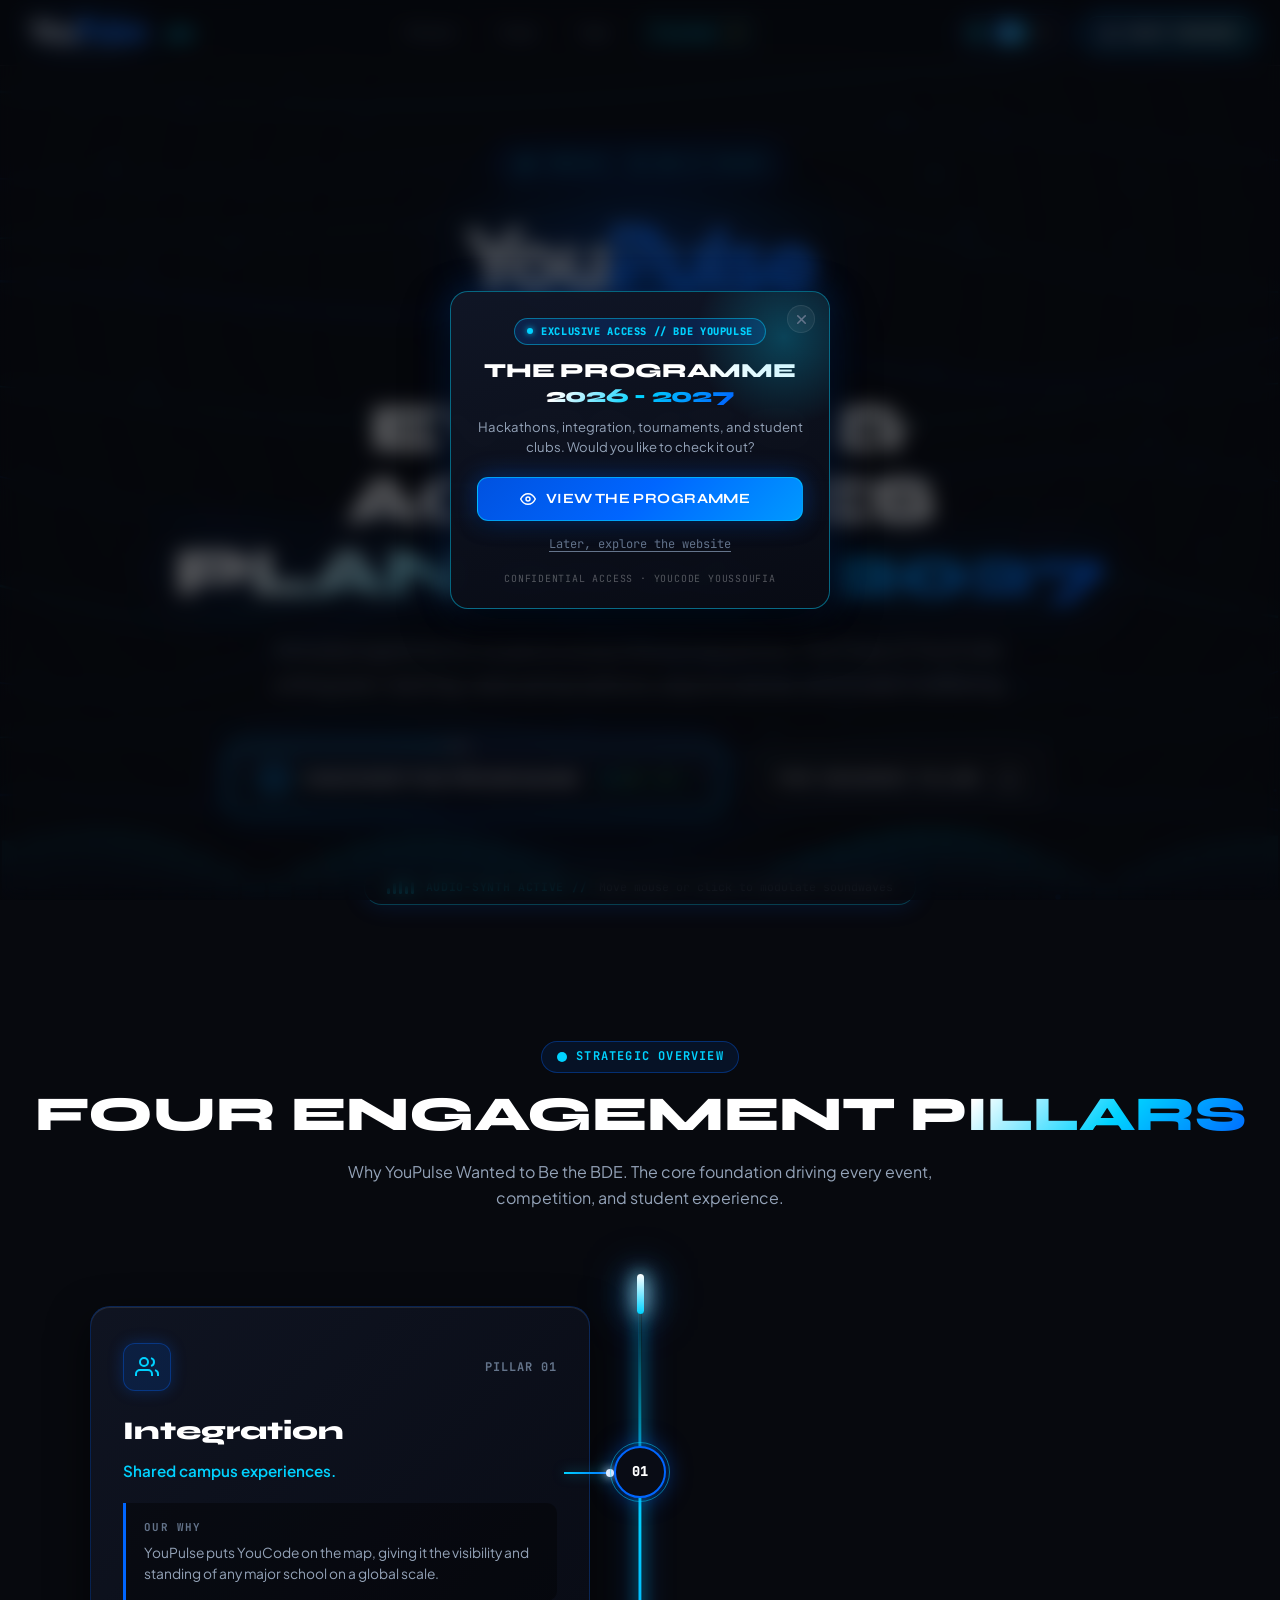
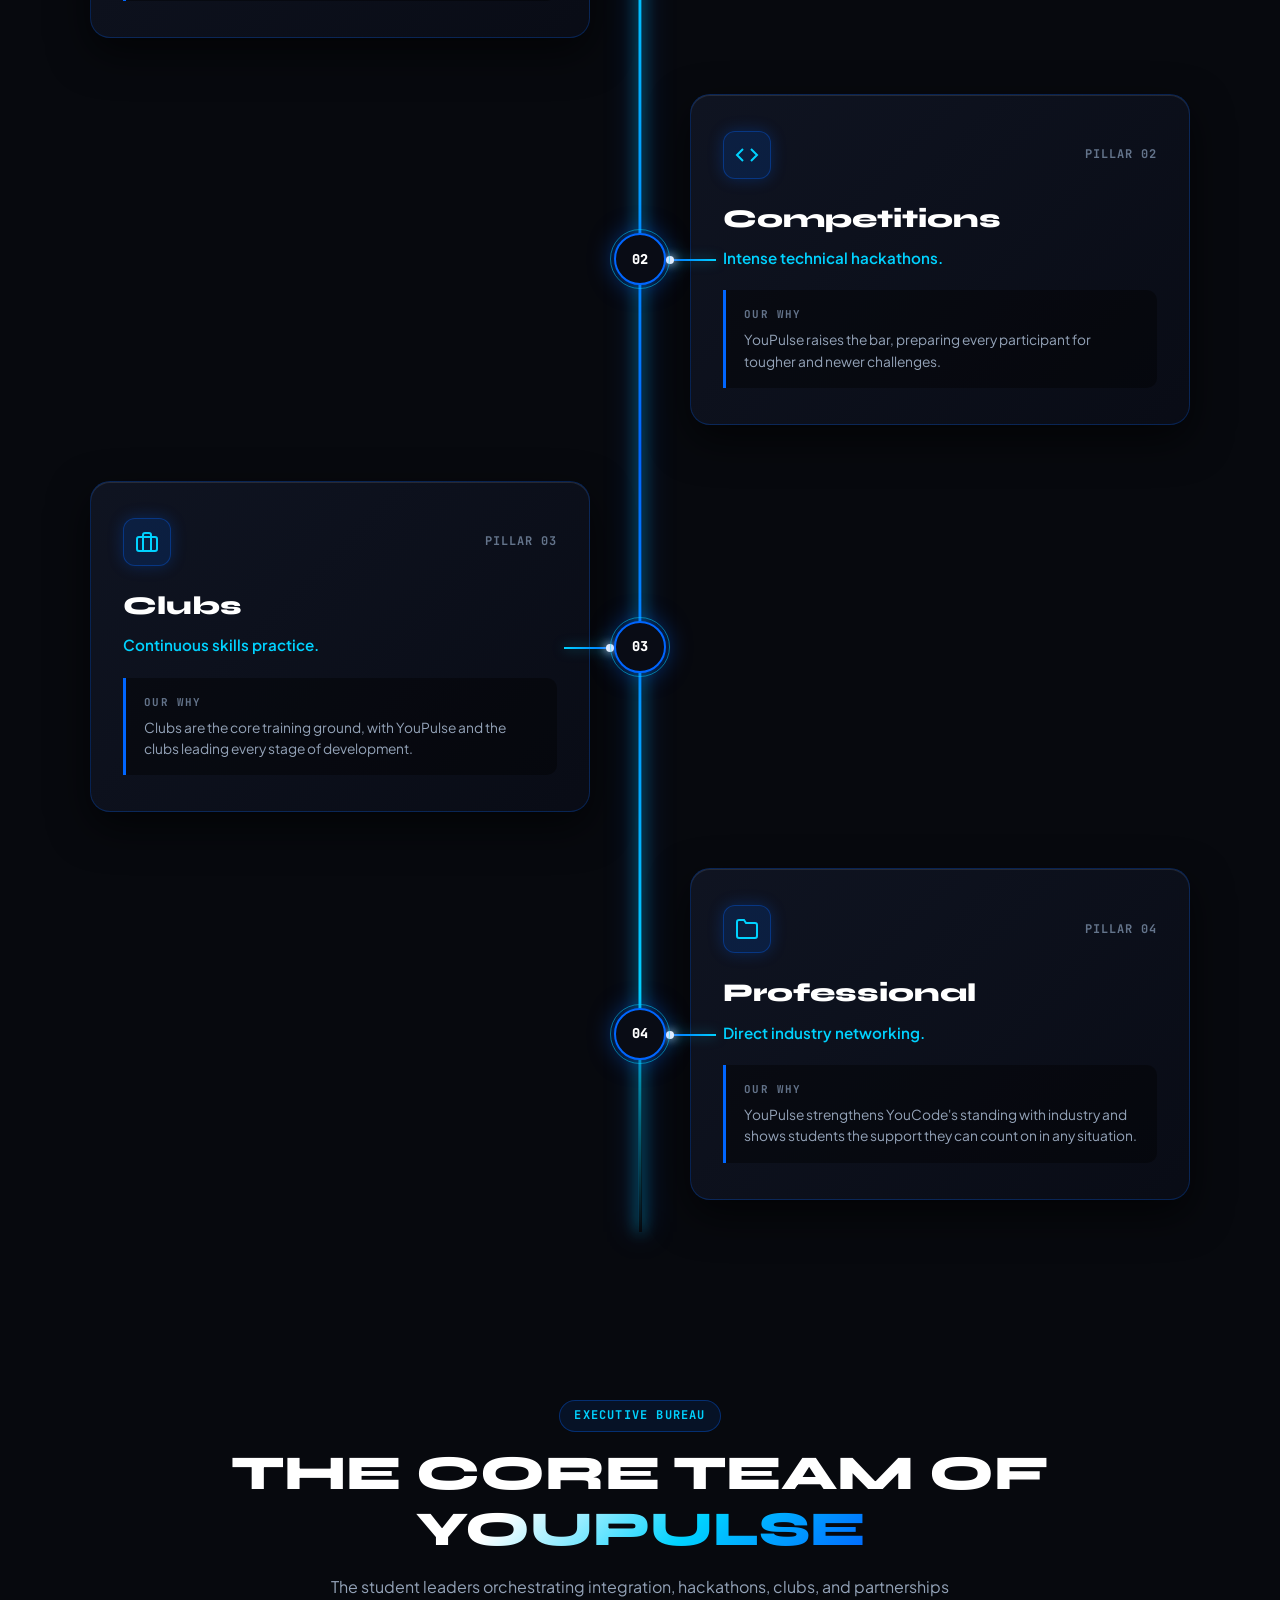
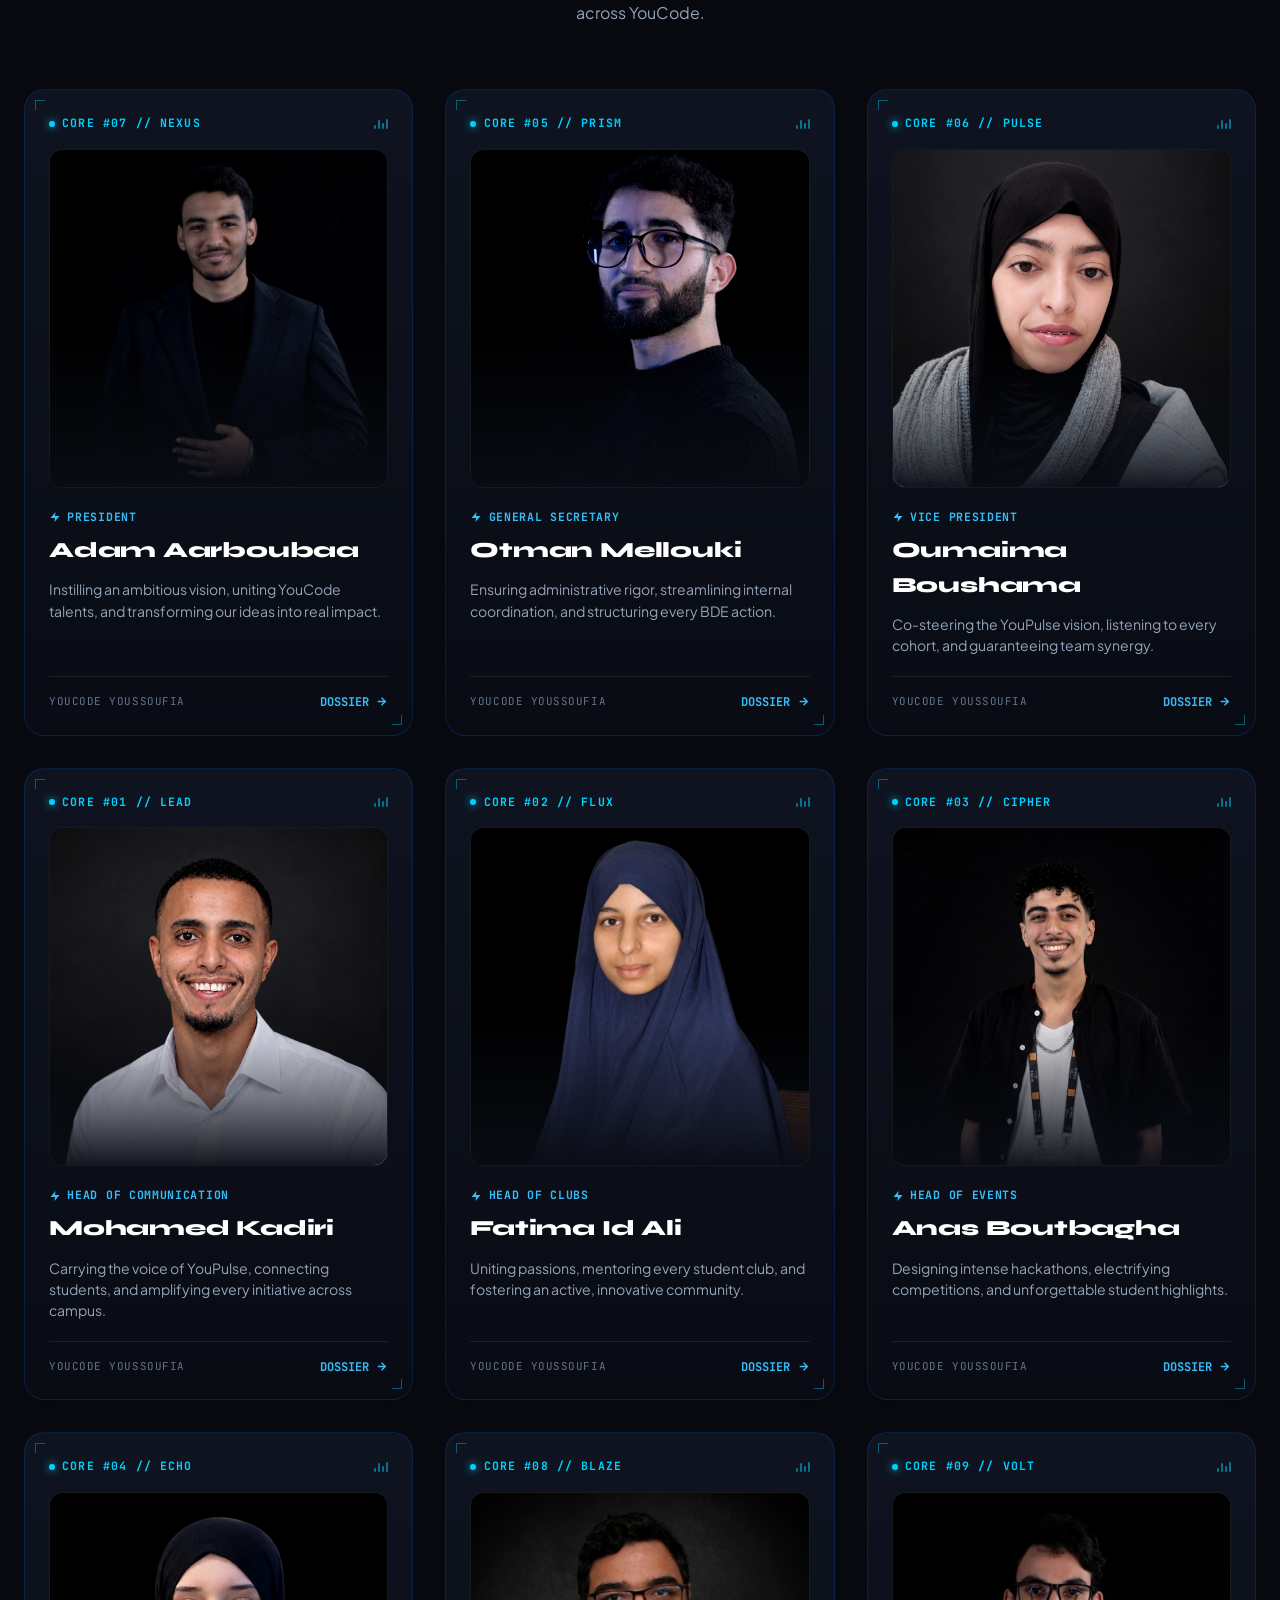
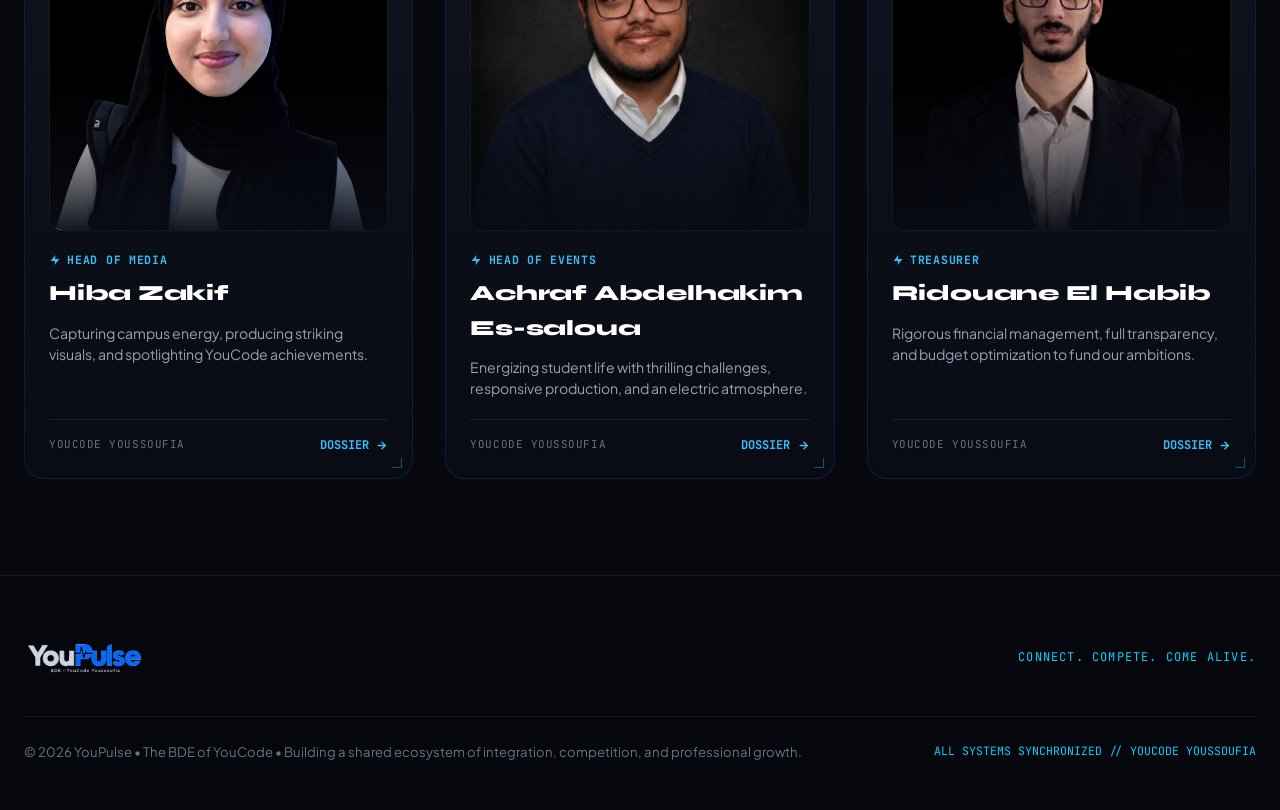
==== commit cd6a09b0: "remove student clubs section from index.html" ====
--- a/index.html
+++ b/index.html
@@ -311,132 +311,7 @@
 
       </section>
 
-
-      <!-- Student Clubs Grid (Slide 9) -->
-      <section id="clubs" class="clubs-section">
-        
-        <div class="section-head">
-          <span class="section-tag" data-i18n="clubs_tag">CAMPUS LIFE</span>
-          <h2 class="section-heading" data-i18n-html="clubs_heading">STUDENT <span>CLUBS</span></h2>
-          <p class="section-sub" data-i18n="clubs_sub">
-            The core training ground where peers practice, build hardware, and launch projects.
-          </p>
-        </div>
-
-        <div class="clubs-dual-container">
-          
-          <!-- Category 1: Technical & Media -->
-          <div class="club-category-col">
-            <h3 class="club-col-title">
-              <svg width="20" height="20" viewBox="0 0 24 24" fill="none" stroke="currentColor" stroke-width="2"><polyline points="16 18 22 12 16 6"></polyline><polyline points="8 6 2 12 8 18"></polyline></svg>
-              <span data-i18n="clubs_col_tech">Technical</span>
-            </h3>
-            <div class="clubs-subgrid">
-              <div class="club-item-card">
-                <span class="club-name" data-i18n="club_cyber_name">Cybersecurity</span>
-                <span class="club-activity" data-i18n="club_cyber_activity">Local CTFs &amp; ethical hacking</span>
-              </div>
-              <div class="club-item-card">
-                <span class="club-name" data-i18n="club_web_name">Web</span>
-                <span class="club-activity" data-i18n="club_web_activity">Architecture workshops &amp; dev sprints</span>
-              </div>
-              <div class="club-item-card">
-                <span class="club-name" data-i18n="club_robotics_name">Robotics</span>
-                <span class="club-activity" data-i18n="club_robotics_activity">Hardware building &amp; IoT prototyping</span>
-              </div>
-              
-              <!-- Inline indicator: more clubs coming -->
-              <div class="club-item-card club-more-inline-card">
-                <div class="more-card-beacon-wrap">
-                  <span class="more-card-pulse-dot"></span>
-                  <span class="more-card-tag" data-i18n="club_more_tech">+ MORE TECH SQUADS</span>
-                </div>
-              </div>
-            </div>
-          </div>
-
-          <!-- Category 2: Culture & Community -->
-          <div class="club-category-col">
-            <h3 class="club-col-title">
-              <svg width="20" height="20" viewBox="0 0 24 24" fill="none" stroke="currentColor" stroke-width="2"><circle cx="12" cy="12" r="10"></circle><path d="M12 2a14.5 14.5 0 0 0 0 20 14.5 14.5 0 0 0 0-20"></path><path d="M2 12h20"></path></svg>
-              <span data-i18n="clubs_col_culture">Culture &amp; Community</span>
-            </h3>
-            <div class="clubs-subgrid">
-              <div class="club-item-card">
-                <span class="club-name" data-i18n="club_art_name">Art</span>
-                <span class="club-activity" data-i18n="club_art_activity">Digital challenges &amp; visual crafts</span>
-              </div>
-              <div class="club-item-card">
-                <span class="club-name" data-i18n="club_voluntary_name">Voluntary</span>
-                <span class="club-activity" data-i18n="club_voluntary_activity">Blood donation &amp; charity drives</span>
-              </div>
-              <div class="club-item-card">
-                <span class="club-name" data-i18n="club_entrepreneurs_name">Entrepreneurs</span>
-                <span class="club-activity" data-i18n="club_entrepreneurs_activity">Idea pitch &amp; startup incubation</span>
-              </div>
-              <div class="club-item-card">
-                <span class="club-name" data-i18n="club_boardgames_name">Board Games</span>
-                <span class="club-activity" data-i18n="club_boardgames_activity">Original creation &amp; strategic tournaments</span>
-              </div>
-              <div class="club-item-card">
-                <span class="club-name" data-i18n="club_comm_name">Communication</span>
-                <span class="club-activity" data-i18n="club_comm_activity">Campus storytelling, event coverage &amp; digital PR</span>
-              </div>
-              <!-- Inline indicator: more clubs coming -->
-              <div class="club-item-card club-more-inline-card">
-                <div class="more-card-beacon-wrap">
-                  <span class="more-card-pulse-dot"></span>
-                  <span class="more-card-tag" data-i18n="club_more_campus">+ MORE CAMPUS SQUADS</span>
-                </div>
-              </div>
-            </div>
-          </div>
-
-        </div>
-
-        <!-- Distinct Indicator: More Clubs & Student Initiatives Indicator ("Machi Ghir Hadi") -->
-        <div class="clubs-expansion-banner">
-          <div class="expansion-banner-glow" aria-hidden="true"></div>
-          
-          <div class="expansion-left">
-            <div class="expansion-status-pill">
-              <span class="expansion-beacon"></span>
-              <span class="expansion-pill-text" data-i18n="expansion_pill">EXPANDING SQUAD NETWORK // MACHI GHIR HADI</span>
-            </div>
-            <h3 class="expansion-title" data-i18n="expansion_title">
-              PLUS DE CLUBS EN COURS DE DÉPLOIEMENT
-            </h3>
-            <p class="expansion-desc" data-i18n="expansion_desc">
-              Cette sélection n'est qu'un point de départ. YouPulse soutient, incube et finance toute nouvelle initiative étudiante tout au long de l'année.
-            </p>
-          </div>
-
-          <div class="expansion-tags">
-            <span class="expansion-chip">
-              <svg width="12" height="12" viewBox="0 0 24 24" fill="none" stroke="currentColor" stroke-width="2.5"><polyline points="20 6 9 17 4 12"></polyline></svg>
-              <span data-i18n="expansion_chip_ai">AI &amp; Data Science</span>
-            </span>
-            <span class="expansion-chip">
-              <svg width="12" height="12" viewBox="0 0 24 24" fill="none" stroke="currentColor" stroke-width="2.5"><polyline points="20 6 9 17 4 12"></polyline></svg>
-              <span data-i18n="expansion_chip_mobile">Mobile &amp; Flutter</span>
-            </span>
-            <span class="expansion-chip">
-              <svg width="12" height="12" viewBox="0 0 24 24" fill="none" stroke="currentColor" stroke-width="2.5"><polyline points="20 6 9 17 4 12"></polyline></svg>
-              <span data-i18n="expansion_chip_esports">E-Sports Arena</span>
-            </span>
-            <span class="expansion-chip">
-              <svg width="12" height="12" viewBox="0 0 24 24" fill="none" stroke="currentColor" stroke-width="2.5"><polyline points="20 6 9 17 4 12"></polyline></svg>
-              <span data-i18n="expansion_chip_chess">Chess &amp; Strategy</span>
-            </span>
-            <div class="expansion-cta-box">
-              <span class="pulse-spark"></span>
-              <span data-i18n="expansion_cta_text">LANCEZ VOTRE CLUB AVEC YOUPULSE</span>
-            </div>
-          </div>
-
-        </div>
-
-      </section>
+      
 
       <!-- The 6 Cores Team Section -->
       <section id="team" class="members-section">
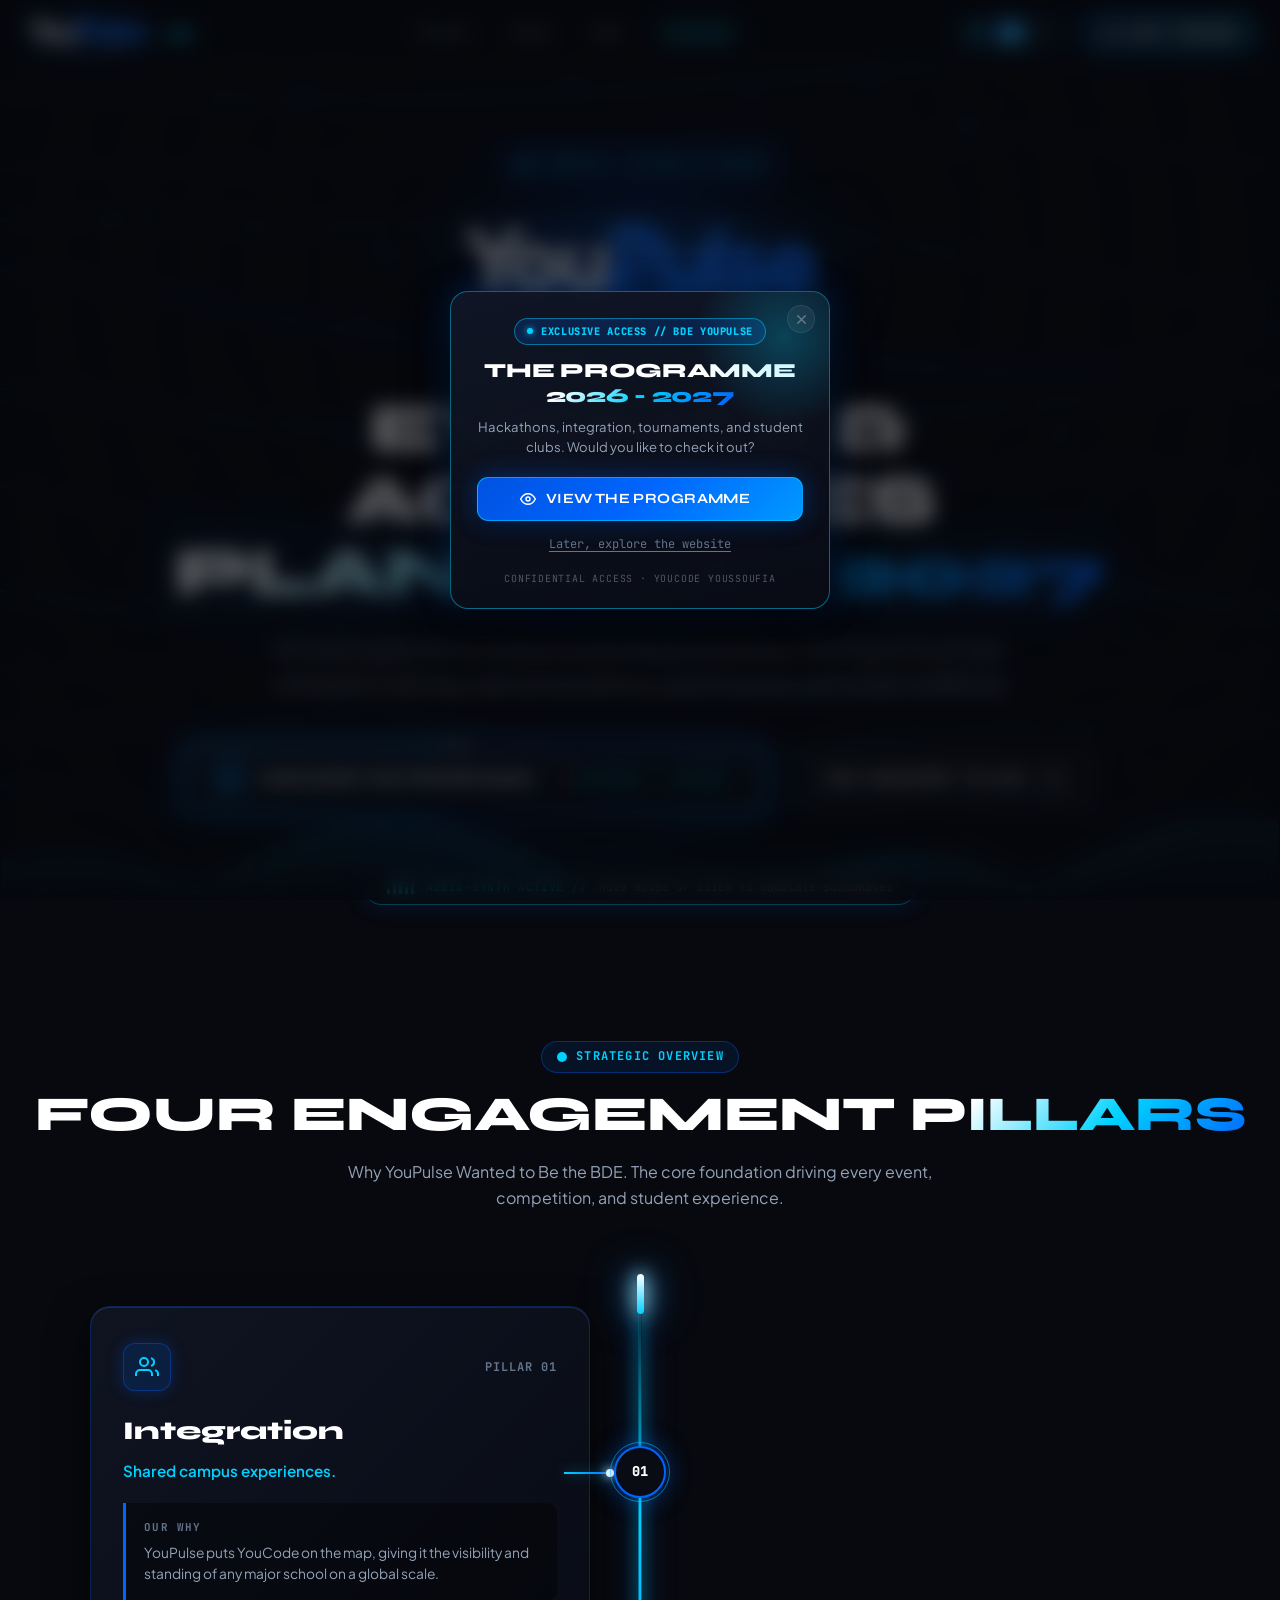
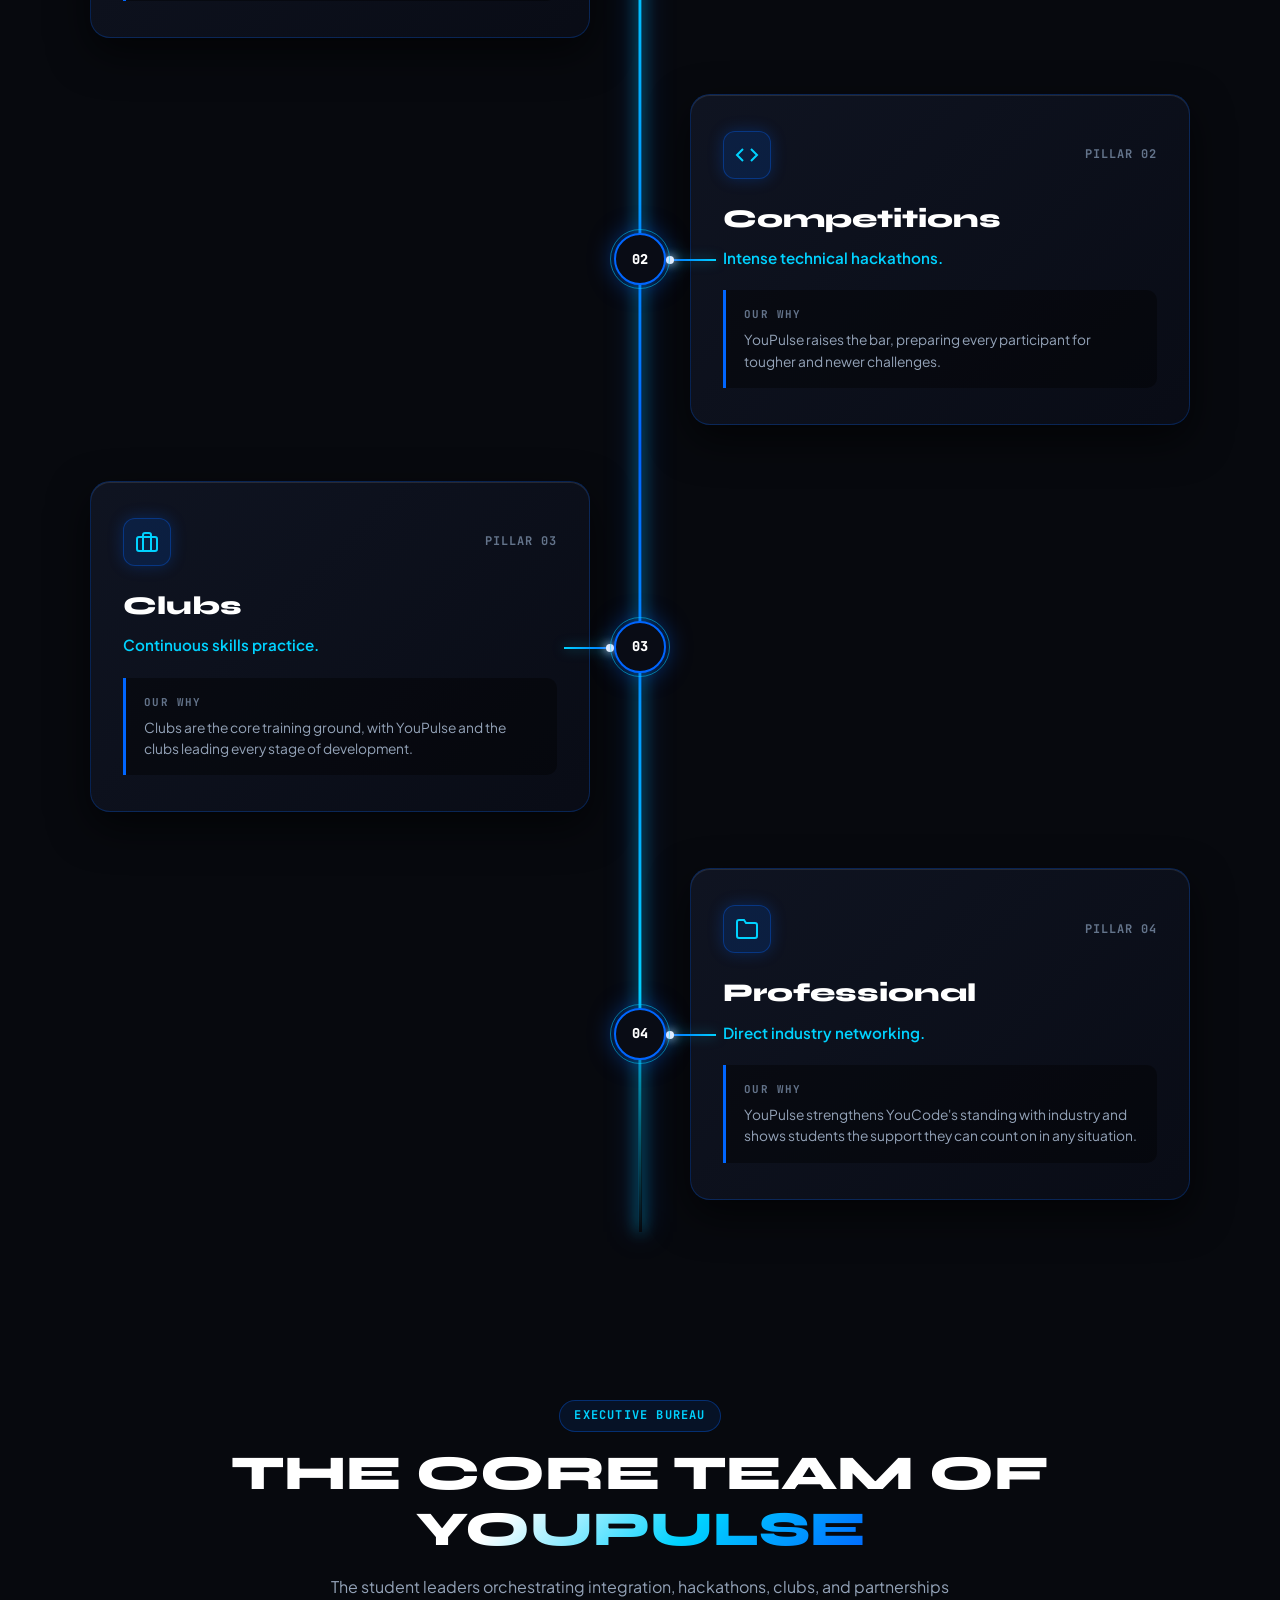
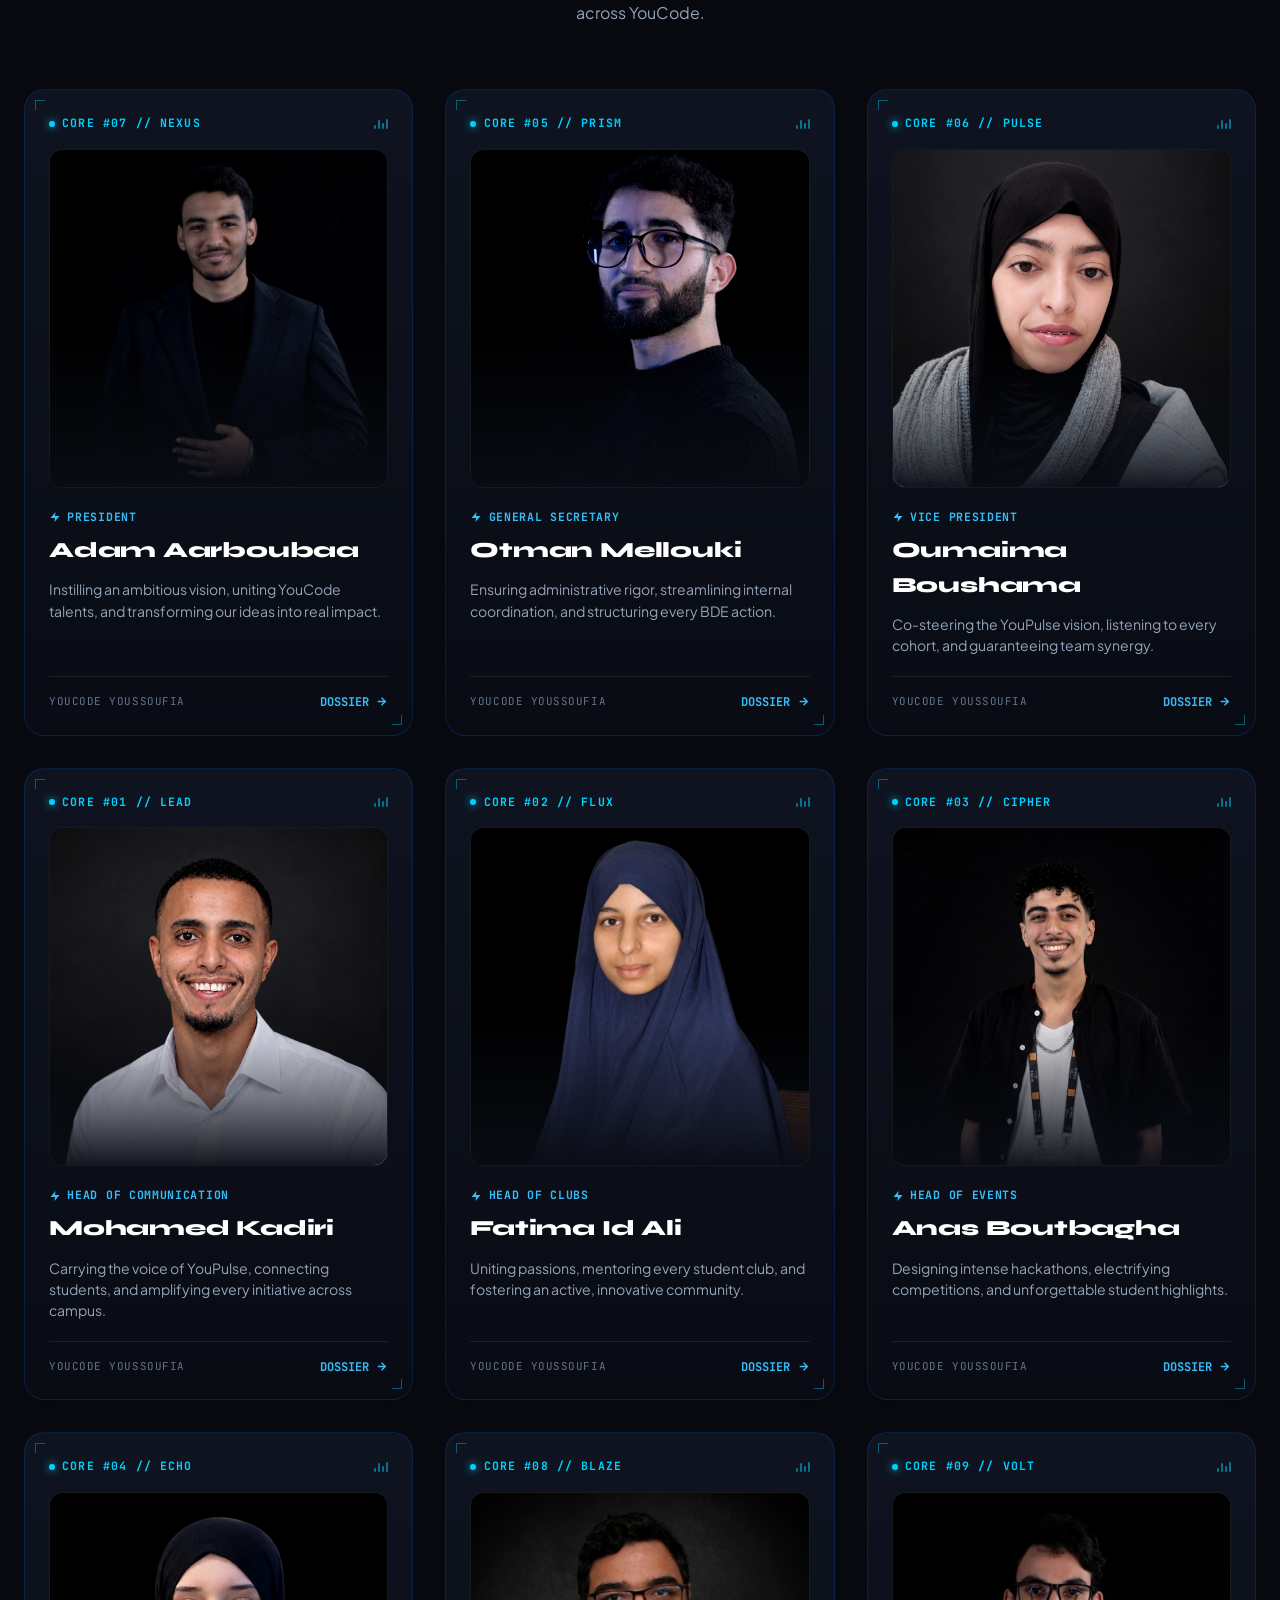
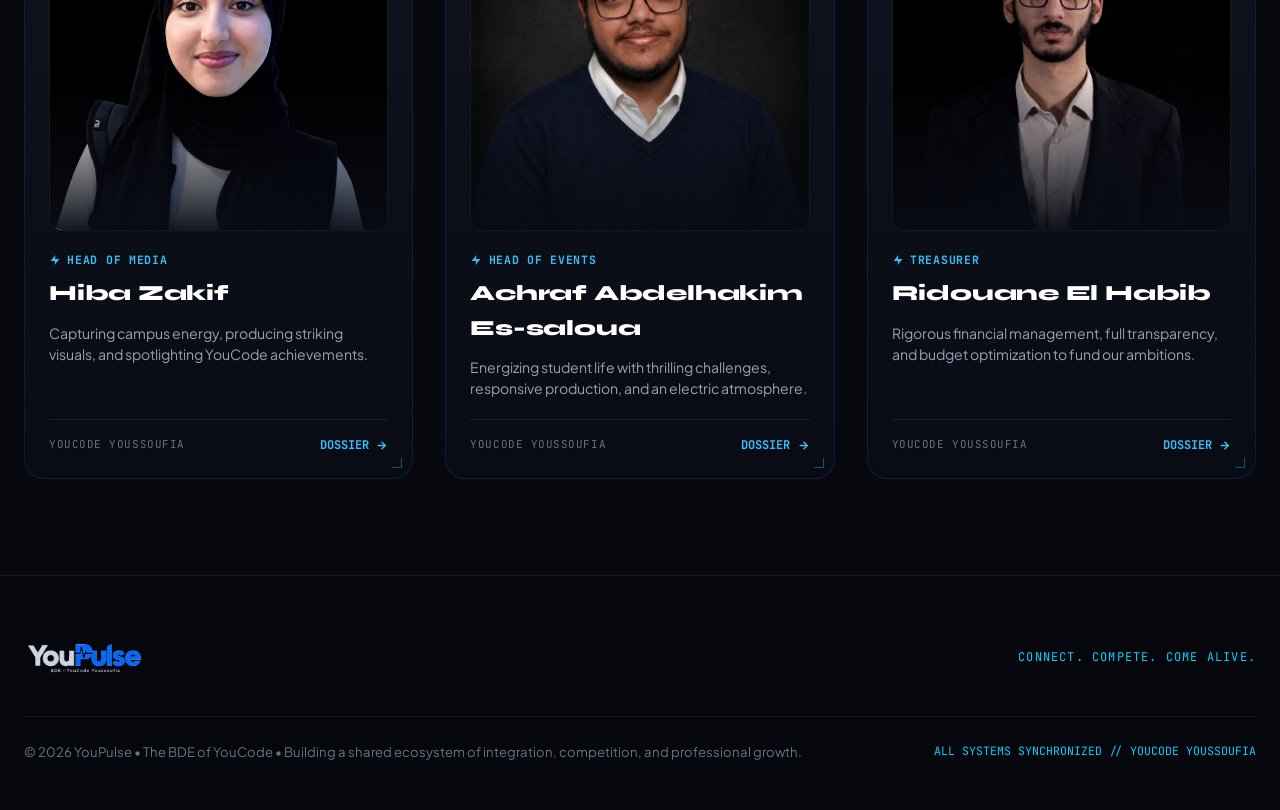
==== commit e7ab958a: "feat: update release status to postponed with Discord announcements" ====
--- a/index.html
+++ b/index.html
@@ -139,8 +139,8 @@
               </span>
               <span class="btn-label-text" data-i18n="btn_discover_program">DÉCOUVRIR LE PROGRAMME</span>
               <span class="btn-status-pill">
-                <span class="status-live-dot"></span>
-                <span data-i18n="btn_status_day">DEMAIN 14:00 (GHDA)</span>
+                <span class="status-live-dot lock-red-pulse"></span>
+                <span data-i18n="btn_status_day">REPORTÉ // DISCORD</span>
               </span>
             </span>
           </button>
@@ -399,38 +399,51 @@
           </div>
         </div>
 
-        <!-- Time Only Section (Countdown to Tomorrow 14:00) -->
+        <!-- Time Only Section (Postponed Announcement) -->
         <div class="time-only-container">
-          <div class="time-embargo-label" data-i18n="hamster_embargo">OUVERTURE OFFICIELLE DEMAIN À 14:00</div>
-          <div class="countdown-digits-grid">
+          <div class="time-embargo-label" data-i18n="hamster_embargo">LANCEMENT REPORTÉ // ANNONCE SUR LE DISCORD</div>
+          
+          <!-- Discord Server Announcement Callout -->
+          <div class="modal-discord-callout">
+            <div class="discord-icon-badge-mini">
+              <svg width="18" height="18" viewBox="0 0 24 24" fill="currentColor">
+                <path d="M20.317 4.37a19.791 19.791 0 0 0-4.885-1.515.074.074 0 0 0-.079.037c-.21.375-.444.864-.608 1.25a18.27 18.27 0 0 0-5.487 0 12.64 12.64 0 0 0-.617-1.25.077.077 0 0 0-.079-.037A19.736 19.736 0 0 0 3.677 4.37a.07.07 0 0 0-.032.027C.533 9.046-.32 13.58.099 18.057a.082.082 0 0 0 .031.057 19.9 19.9 0 0 0 5.993 3.03.078.078 0 0 0 .084-.028 14.09 14.09 0 0 0 1.226-1.994.076.076 0 0 0-.041-.106 13.107 13.107 0 0 1-1.872-.892.077.077 0 0 1-.008-.128 10.2 10.2 0 0 0 .372-.292.074.074 0 0 1 .077-.01c3.929 1.793 8.18 1.793 12.061 0a.074.074 0 0 1 .078.01c.12.098.246.198.373.292a.077.077 0 0 1-.006.127 12.299 12.299 0 0 1-1.873.893.077.077 0 0 0-.041.107c.36.698.772 1.362 1.225 1.993a.076.076 0 0 0 .084.028 19.839 19.839 0 0 0 6.002-3.03.077.077 0 0 0 .032-.054c.5-5.177-.838-9.674-3.549-13.66a.061.061 0 0 0-.031-.028zM8.02 15.33c-1.183 0-2.157-1.085-2.157-2.419 0-1.333.956-2.419 2.157-2.419 1.21 0 2.176 1.096 2.157 2.42 0 1.333-.956 2.418-2.157 2.418zm7.975 0c-1.183 0-2.157-1.085-2.157-2.419 0-1.333.955-2.419 2.157-2.419 1.21 0 2.176 1.096 2.157 2.42 0 1.333-.946 2.418-2.157 2.418z"/>
+              </svg>
+            </div>
+            <div class="modal-discord-text" data-i18n="modal_discord_notice">
+              L'heure officielle sera annoncée sur notre serveur Discord
+            </div>
+          </div>
+
+          <div class="countdown-digits-grid is-standby-grid">
             <div class="digit-box">
-              <span class="digit-num" id="count-days">00</span>
+              <span class="digit-num" id="count-days">--</span>
               <span class="digit-lbl" data-i18n="count_days">Days</span>
             </div>
             <div class="digit-box">
-              <span class="digit-num" id="count-hours">00</span>
+              <span class="digit-num" id="count-hours">--</span>
               <span class="digit-lbl" data-i18n="count_hours">Hours</span>
             </div>
             <div class="digit-box">
-              <span class="digit-num" id="count-mins">00</span>
+              <span class="digit-num" id="count-mins">--</span>
               <span class="digit-lbl" data-i18n="count_mins">Minutes</span>
             </div>
             <div class="digit-box">
-              <span class="digit-num" id="count-secs">00</span>
+              <span class="digit-num" id="count-secs">--</span>
               <span class="digit-lbl" data-i18n="count_secs">Seconds</span>
             </div>
           </div>
 
           <!-- Direct button to Programme page -->
           <div class="modal-programme-cta-wrap" style="margin-top: 1.6rem; text-align: center;">
-            <a href="programme.html" id="btn-unlocked-programme" class="btn-laser-primary" style="display: inline-flex; text-decoration: none;">
+            <a href="programme.html" id="btn-unlocked-programme" class="btn-laser-primary is-locked-cta" style="display: inline-flex; text-decoration: none;">
               <span class="btn-laser-glow" aria-hidden="true"></span>
               <span class="btn-laser-content" style="padding: 0.65rem 1.4rem;">
                 <svg width="15" height="15" viewBox="0 0 24 24" fill="none" stroke="currentColor" stroke-width="2.2" stroke-linecap="round" stroke-linejoin="round">
-                  <path d="M2 3h6a4 4 0 0 1 4 4v14a3 3 0 0 0-3-3H2z"></path>
-                  <path d="M22 3h-6a4 4 0 0 0-4 4v14a3 3 0 0 1 3-3h7z"></path>
+                  <rect x="3" y="11" width="18" height="11" rx="2" ry="2"></rect>
+                  <path d="M7 11V7a5 5 0 0 1 10 0v4"></path>
                 </svg>
-                <span data-i18n="modal_btn_see_programme">VOIR LA PAGE DU PROGRAMME</span>
+                <span data-i18n="modal_btn_see_programme">REPORTÉ // ANNONCE SUR DISCORD</span>
               </span>
             </a>
           </div>
--- a/style.css
+++ b/style.css
@@ -3243,6 +3243,161 @@
   margin-top: 0.45rem;
 }
 
+/* ==========================================================================
+   DISCORD EMBARGO & STANDBY NOTIFICATION CARD
+   ========================================================================== */
+.lock-discord-card {
+  position: relative;
+  background: linear-gradient(135deg, rgba(88, 101, 242, 0.16), rgba(0, 210, 255, 0.08)), #0a0e1a;
+  border: 1.5px solid rgba(88, 101, 242, 0.45);
+  border-radius: 20px;
+  padding: 1.4rem 1.65rem;
+  margin-bottom: 1.5rem;
+  text-align: left;
+  box-shadow: 0 12px 35px rgba(0, 0, 0, 0.65), 0 0 25px rgba(88, 101, 242, 0.22);
+  overflow: hidden;
+}
+
+.discord-card-halo {
+  position: absolute;
+  top: -50px;
+  right: -50px;
+  width: 140px;
+  height: 140px;
+  border-radius: 50%;
+  background: radial-gradient(circle, rgba(88, 101, 242, 0.35) 0%, transparent 70%);
+  filter: blur(25px);
+  pointer-events: none;
+}
+
+.discord-card-header {
+  display: flex;
+  align-items: center;
+  gap: 0.85rem;
+  margin-bottom: 0.75rem;
+}
+
+.discord-icon-badge {
+  width: 40px;
+  height: 40px;
+  border-radius: 12px;
+  background: rgba(88, 101, 242, 0.22);
+  border: 1px solid rgba(88, 101, 242, 0.6);
+  color: #7289da;
+  display: flex;
+  align-items: center;
+  justify-content: center;
+  flex-shrink: 0;
+  box-shadow: 0 0 15px rgba(88, 101, 242, 0.4);
+}
+
+.discord-card-meta {
+  display: flex;
+  align-items: center;
+  gap: 0.5rem;
+}
+
+.discord-badge-live {
+  width: 7px;
+  height: 7px;
+  border-radius: 50%;
+  background: #5865f2;
+  box-shadow: 0 0 8px #5865f2;
+  animation: beaconPulse 2s infinite ease-in-out;
+}
+
+.discord-card-tag {
+  font-family: var(--font-mono);
+  font-size: 0.72rem;
+  font-weight: 700;
+  color: #a5b4fc;
+  letter-spacing: 0.1em;
+  text-transform: uppercase;
+}
+
+.discord-card-title {
+  font-family: var(--font-sans);
+  font-size: 1.1rem;
+  font-weight: 800;
+  color: #ffffff;
+  line-height: 1.35;
+  margin-bottom: 0.35rem;
+  letter-spacing: -0.01em;
+}
+
+.discord-card-sub {
+  font-size: 0.88rem;
+  color: #94a3b8;
+  line-height: 1.5;
+  margin: 0;
+}
+
+/* Standby Status Pill */
+.lock-standby-pill {
+  display: inline-flex;
+  align-items: center;
+  gap: 0.55rem;
+  padding: 0.4rem 1.05rem;
+  border-radius: 999px;
+  background: rgba(245, 158, 11, 0.12);
+  border: 1px solid rgba(245, 158, 11, 0.45);
+  font-family: var(--font-mono);
+  font-size: 0.72rem;
+  font-weight: 700;
+  color: #fbbf24;
+  letter-spacing: 0.08em;
+  margin-bottom: 1.25rem;
+  text-transform: uppercase;
+}
+
+.lock-amber-pulse {
+  background: #f59e0b !important;
+  box-shadow: 0 0 10px #f59e0b !important;
+}
+
+/* Standby Grid styling for -- : -- : -- : -- */
+.is-standby-grid .digit-box {
+  opacity: 0.85;
+  border-color: rgba(245, 158, 11, 0.28) !important;
+}
+
+.is-standby-grid .digit-num {
+  color: #fbbf24 !important;
+  text-shadow: 0 0 16px rgba(245, 158, 11, 0.45) !important;
+  letter-spacing: 0.05em;
+}
+
+.is-standby-grid .digit-lbl {
+  color: #94a3b8 !important;
+}
+
+/* Modal Discord Callout for index.html */
+.modal-discord-callout {
+  display: flex;
+  align-items: center;
+  justify-content: center;
+  gap: 0.65rem;
+  background: rgba(88, 101, 242, 0.12);
+  border: 1px solid rgba(88, 101, 242, 0.4);
+  border-radius: 12px;
+  padding: 0.65rem 1rem;
+  margin: 0.85rem auto 1.25rem;
+  max-width: 440px;
+  color: #e0e7ff;
+  font-size: 0.84rem;
+  font-weight: 600;
+  text-align: center;
+  box-shadow: 0 4px 16px rgba(0, 0, 0, 0.4), 0 0 12px rgba(88, 101, 242, 0.18);
+}
+
+.discord-icon-badge-mini {
+  color: #7289da;
+  display: flex;
+  align-items: center;
+  justify-content: center;
+  flex-shrink: 0;
+}
+
 .lock-actions-row {
   display: flex;
   justify-content: center;
@@ -3320,14 +3475,12 @@
 }
 
 .nav-link.nav-link-programme.is-nav-locked::after {
-  content: '🔒';
   font-size: 0.68rem;
   margin-left: 0.35rem;
   vertical-align: middle;
 }
 
 .nav-link.nav-link-programme.is-nav-unlocked::after {
-  content: '✨';
   font-size: 0.68rem;
   margin-left: 0.35rem;
   vertical-align: middle;
@@ -3363,3 +3516,381 @@
   }
 }
 
+/* ==========================================================================
+   PROGRAMME FLOATING LEFT SIDE-SPINE (COLLAPSIBLE DRAWER WITH >> TOGGLE)
+   ========================================================================== */
+.programme-left-spine-wrapper {
+  position: fixed;
+  left: 0;
+  top: 50%;
+  transform: translateY(-50%);
+  z-index: 95;
+  display: flex;
+  align-items: center;
+  transition: transform 0.45s cubic-bezier(0.16, 1, 0.3, 1);
+  pointer-events: none;
+}
+
+/* Hidden while lock screen is active */
+html.programme-locked-mode .programme-left-spine-wrapper {
+  display: none !important;
+}
+
+/* The >> / << Cybernetic Toggle Tab Button */
+.left-spine-toggle-tab {
+  pointer-events: auto;
+  position: absolute;
+  left: 0;
+  top: 50%;
+  transform: translateY(-50%);
+  display: inline-flex;
+  align-items: center;
+  gap: 0.5rem;
+  padding: 0.65rem 0.95rem 0.65rem 0.85rem;
+  background: rgba(6, 10, 18, 0.94);
+  backdrop-filter: blur(20px);
+  -webkit-backdrop-filter: blur(20px);
+  border: 1.5px solid rgba(0, 210, 255, 0.42);
+  border-left: none;
+  border-radius: 0 16px 16px 0;
+  color: #ffffff;
+  cursor: pointer;
+  box-shadow: 4px 0 25px rgba(0, 0, 0, 0.8), 0 0 20px rgba(0, 102, 255, 0.25);
+  transition: all 0.4s cubic-bezier(0.16, 1, 0.3, 1);
+  z-index: 99;
+}
+
+.left-spine-toggle-tab:hover {
+  background: rgba(10, 18, 36, 0.98);
+  border-color: var(--blue-glow);
+  box-shadow: 6px 0 30px rgba(0, 0, 0, 0.9), 0 0 28px rgba(0, 210, 255, 0.5);
+  padding-right: 1.15rem;
+}
+
+.spine-toggle-beacon {
+  width: 8px;
+  height: 8px;
+  border-radius: 50%;
+  background: #38bdf8;
+  box-shadow: 0 0 10px #38bdf8;
+  animation: beaconPulse 2.2s infinite ease-in-out;
+}
+
+@keyframes beaconPulse {
+  0%, 100% { transform: scale(0.9); opacity: 0.75; }
+  50% { transform: scale(1.35); opacity: 1; }
+}
+
+.spine-toggle-icon {
+  display: flex;
+  align-items: center;
+  color: var(--blue-glow);
+  transition: transform 0.3s ease;
+}
+
+.chevron-close-svg {
+  display: none;
+}
+
+.chevron-open-svg {
+  display: block;
+}
+
+.spine-toggle-txt {
+  font-family: var(--font-mono);
+  font-size: 0.74rem;
+  font-weight: 700;
+  letter-spacing: 0.12em;
+  color: #ffffff;
+  text-transform: uppercase;
+}
+
+/* When expanded: morph icon to << and position smoothly beside spine */
+body.left-spine-open .chevron-open-svg {
+  display: none;
+}
+body.left-spine-open .chevron-close-svg {
+  display: block;
+  color: #38bdf8;
+}
+
+body.left-spine-open .left-spine-toggle-tab {
+  top: -48px;
+  left: 18px;
+  transform: translateY(0);
+  border-radius: 999px;
+  border: 1.5px solid rgba(0, 210, 255, 0.5);
+  padding: 0.42rem 0.85rem;
+  background: rgba(6, 10, 18, 0.96);
+  box-shadow: 0 4px 20px rgba(0, 0, 0, 0.85), 0 0 18px rgba(0, 210, 255, 0.35);
+}
+
+body.left-spine-open .left-spine-toggle-tab:hover {
+  background: rgba(12, 22, 42, 0.98);
+  border-color: var(--blue-glow);
+  box-shadow: 0 4px 25px rgba(0, 0, 0, 0.9), 0 0 25px rgba(0, 210, 255, 0.5);
+  padding-right: 0.85rem;
+}
+
+/* Side navigation container - COLLAPSED BY DEFAULT */
+.programme-left-spine-nav {
+  position: relative;
+  left: 20px;
+  display: flex;
+  flex-direction: column;
+  align-items: flex-start;
+  opacity: 0;
+  pointer-events: none;
+  transform: translateX(-120%);
+  transition: opacity 0.45s cubic-bezier(0.16, 1, 0.3, 1), transform 0.45s cubic-bezier(0.16, 1, 0.3, 1);
+}
+
+/* When expanded (open state) */
+body.left-spine-open .programme-left-spine-nav {
+  opacity: 1;
+  pointer-events: auto;
+  transform: translateX(0);
+}
+
+/* PUSH THE MAIN CONTENT CONTAINER TO THE RIGHT WHEN SPINDLE IS OPEN! */
+/* "dfe3 dok section ljenb chwiya bach ib9a wa7ed espace o matwelich ketba fo9 ketba" */
+.programme-main-container {
+  transition: transform 0.45s cubic-bezier(0.16, 1, 0.3, 1), max-width 0.45s ease, margin 0.45s ease;
+}
+
+body.left-spine-open .programme-main-container {
+  transform: translateX(180px);
+  max-width: min(1160px, calc(100vw - 360px));
+}
+
+@media (max-width: 1440px) {
+  body.left-spine-open .programme-main-container {
+    transform: translateX(160px);
+    max-width: min(1080px, calc(100vw - 340px));
+  }
+}
+
+@media (max-width: 1240px) {
+  body.left-spine-open .programme-main-container {
+    transform: translateX(140px);
+    max-width: min(980px, calc(100vw - 310px));
+  }
+}
+
+@media (max-width: 1040px) {
+  body.left-spine-open .programme-main-container {
+    transform: translateX(0);
+    max-width: 100%;
+  }
+  body.left-spine-open .left-spine-toggle-tab {
+    left: 175px;
+  }
+  body.left-spine-open .programme-left-spine-nav {
+    background: rgba(6, 10, 18, 0.94);
+    backdrop-filter: blur(20px);
+    -webkit-backdrop-filter: blur(20px);
+    border: 1px solid rgba(0, 210, 255, 0.3);
+    border-radius: 20px;
+    padding: 1.25rem 1rem 1.25rem 0.5rem;
+    box-shadow: 0 10px 40px rgba(0, 0, 0, 0.85), 0 0 25px rgba(0, 102, 255, 0.3);
+  }
+}
+
+/* Central glowing connecting vertical line */
+.left-spine-track-line {
+  position: absolute;
+  top: 18px;
+  bottom: 18px;
+  left: 17px;
+  width: 2px;
+  background: linear-gradient(180deg, 
+    transparent 0%, 
+    rgba(0, 210, 255, 0.3) 15%, 
+    var(--blue-glow) 50%, 
+    var(--blue-primary) 85%, 
+    transparent 100%
+  );
+  box-shadow: 0 0 12px rgba(0, 210, 255, 0.5), 0 0 22px rgba(0, 102, 255, 0.3);
+  z-index: 1;
+}
+
+/* Energy traveling spark like pillars spine */
+.left-spine-spark {
+  position: absolute;
+  left: 50%;
+  width: 4px;
+  height: 28px;
+  transform: translateX(-50%);
+  border-radius: 999px;
+  background: linear-gradient(180deg, #ffffff, var(--blue-glow));
+  box-shadow: 0 0 10px #ffffff, 0 0 22px var(--blue-glow), 0 0 35px var(--blue-primary);
+  animation: leftSpineSparkTravel 4.5s cubic-bezier(0.4, 0, 0.2, 1) infinite;
+}
+
+@keyframes leftSpineSparkTravel {
+  0% { top: 0%; opacity: 0; }
+  15% { opacity: 1; }
+  85% { opacity: 1; }
+  100% { top: 92%; opacity: 0; }
+}
+
+.spine-dots-list {
+  display: flex;
+  flex-direction: column;
+  gap: 2rem;
+  position: relative;
+  z-index: 2;
+}
+
+/* Individual node link item */
+.spine-dot-item {
+  display: flex;
+  align-items: center;
+  gap: 0.95rem;
+  text-decoration: none;
+  cursor: pointer;
+  position: relative;
+  padding: 4px 0;
+}
+
+/* Circular node */
+.spine-dot-node {
+  position: relative;
+  width: 36px;
+  height: 36px;
+  display: flex;
+  align-items: center;
+  justify-content: center;
+  flex-shrink: 0;
+}
+
+.spine-dot-halo {
+  position: absolute;
+  inset: -6px;
+  border-radius: 50%;
+  border: 1.5px solid transparent;
+  transition: all 0.4s ease;
+  pointer-events: none;
+}
+
+.spine-dot-circle {
+  width: 34px;
+  height: 34px;
+  border-radius: 50%;
+  background: #070a14;
+  border: 2px solid rgba(0, 210, 255, 0.35);
+  box-shadow: 0 0 12px rgba(0, 0, 0, 0.85), inset 0 0 10px rgba(0, 102, 255, 0.25);
+  display: flex;
+  align-items: center;
+  justify-content: center;
+  transition: all 0.35s cubic-bezier(0.16, 1, 0.3, 1);
+  position: relative;
+  z-index: 2;
+}
+
+.spine-dot-core {
+  width: 10px;
+  height: 10px;
+  border-radius: 50%;
+  background: rgba(0, 210, 255, 0.5);
+  box-shadow: 0 0 8px rgba(0, 210, 255, 0.4);
+  transition: all 0.35s ease;
+}
+
+/* Hover state on circle */
+.spine-dot-item:hover .spine-dot-circle {
+  border-color: var(--blue-glow);
+  box-shadow: 0 0 22px rgba(0, 210, 255, 0.7), inset 0 0 12px rgba(0, 210, 255, 0.35);
+  transform: scale(1.14);
+}
+
+.spine-dot-item:hover .spine-dot-core {
+  background: #ffffff;
+  box-shadow: 0 0 14px #ffffff, 0 0 22px var(--blue-glow);
+  transform: scale(1.25);
+}
+
+/* Active Section State (Glowing blue circle with vibrant light!) */
+.spine-dot-item.is-active .spine-dot-circle {
+  background: linear-gradient(135deg, rgba(0, 102, 255, 0.6), rgba(0, 210, 255, 0.35));
+  border-color: #00d2ff;
+  box-shadow: 0 0 25px rgba(0, 210, 255, 0.85), 0 0 45px rgba(0, 102, 255, 0.65), inset 0 0 15px rgba(255, 255, 255, 0.5);
+  transform: scale(1.18);
+}
+
+.spine-dot-item.is-active .spine-dot-core {
+  background: #ffffff;
+  box-shadow: 0 0 12px #ffffff, 0 0 25px var(--blue-glow);
+  transform: scale(1.3);
+}
+
+.spine-dot-item.is-active .spine-dot-halo {
+  border-color: rgba(0, 210, 255, 0.6);
+  animation: leftSpineHaloPulse 2.4s infinite ease-out;
+}
+
+@keyframes leftSpineHaloPulse {
+  0% { transform: scale(0.85); opacity: 0.9; }
+  100% { transform: scale(1.6); opacity: 0; }
+}
+
+/* The label badge on the right of the node */
+.spine-dot-label {
+  display: flex;
+  align-items: center;
+  gap: 0.55rem;
+  background: rgba(8, 12, 22, 0.88);
+  border: 1px solid rgba(0, 210, 255, 0.28);
+  backdrop-filter: blur(16px);
+  -webkit-backdrop-filter: blur(16px);
+  padding: 0.38rem 0.95rem;
+  border-radius: 999px;
+  box-shadow: 0 8px 24px rgba(0, 0, 0, 0.65), 0 0 15px rgba(0, 102, 255, 0.18);
+  white-space: nowrap;
+  opacity: 0.85;
+  transform: translateX(-4px);
+  transition: all 0.35s cubic-bezier(0.16, 1, 0.3, 1);
+  pointer-events: none;
+}
+
+.spine-dot-num {
+  font-family: var(--font-mono);
+  font-size: 0.7rem;
+  font-weight: 700;
+  color: var(--blue-cyan);
+}
+
+.spine-dot-text {
+  font-family: var(--font-sans);
+  font-size: 0.8rem;
+  font-weight: 700;
+  color: #ffffff;
+  letter-spacing: 0.02em;
+}
+
+/* Hover and active label enhancements */
+.spine-dot-item:hover .spine-dot-label {
+  opacity: 1;
+  transform: translateX(0);
+  border-color: var(--blue-glow);
+  box-shadow: 0 8px 25px rgba(0, 0, 0, 0.75), 0 0 20px rgba(0, 210, 255, 0.35);
+}
+
+.spine-dot-item.is-active .spine-dot-label {
+  opacity: 1;
+  transform: translateX(0);
+  background: rgba(10, 16, 32, 0.95);
+  border-color: #00d2ff;
+  box-shadow: 0 8px 30px rgba(0, 0, 0, 0.85), 0 0 24px rgba(0, 210, 255, 0.45);
+}
+
+.spine-dot-item.is-active .spine-dot-num {
+  color: #38bdf8;
+}
+
+.spine-dot-item.is-active .spine-dot-text {
+  color: #ffffff;
+  text-shadow: 0 0 10px rgba(0, 210, 255, 0.6);
+}
+
+
